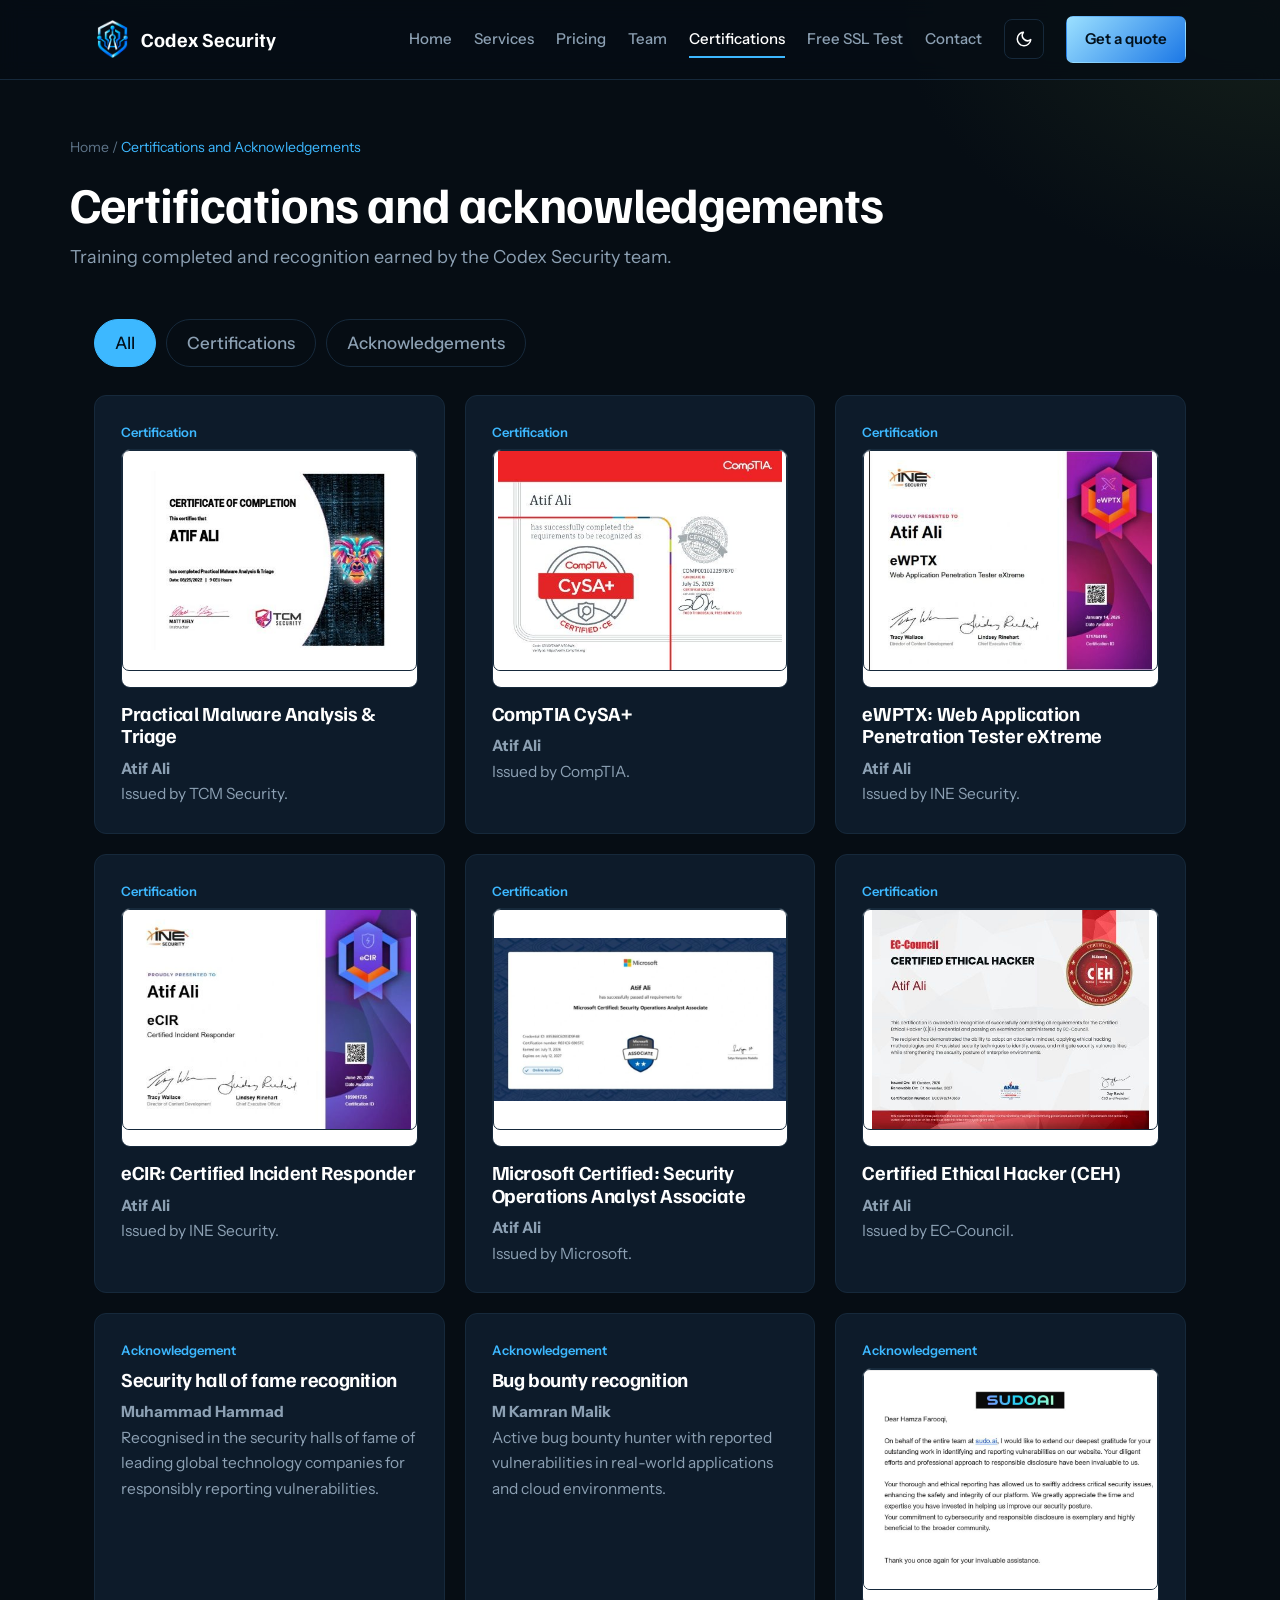
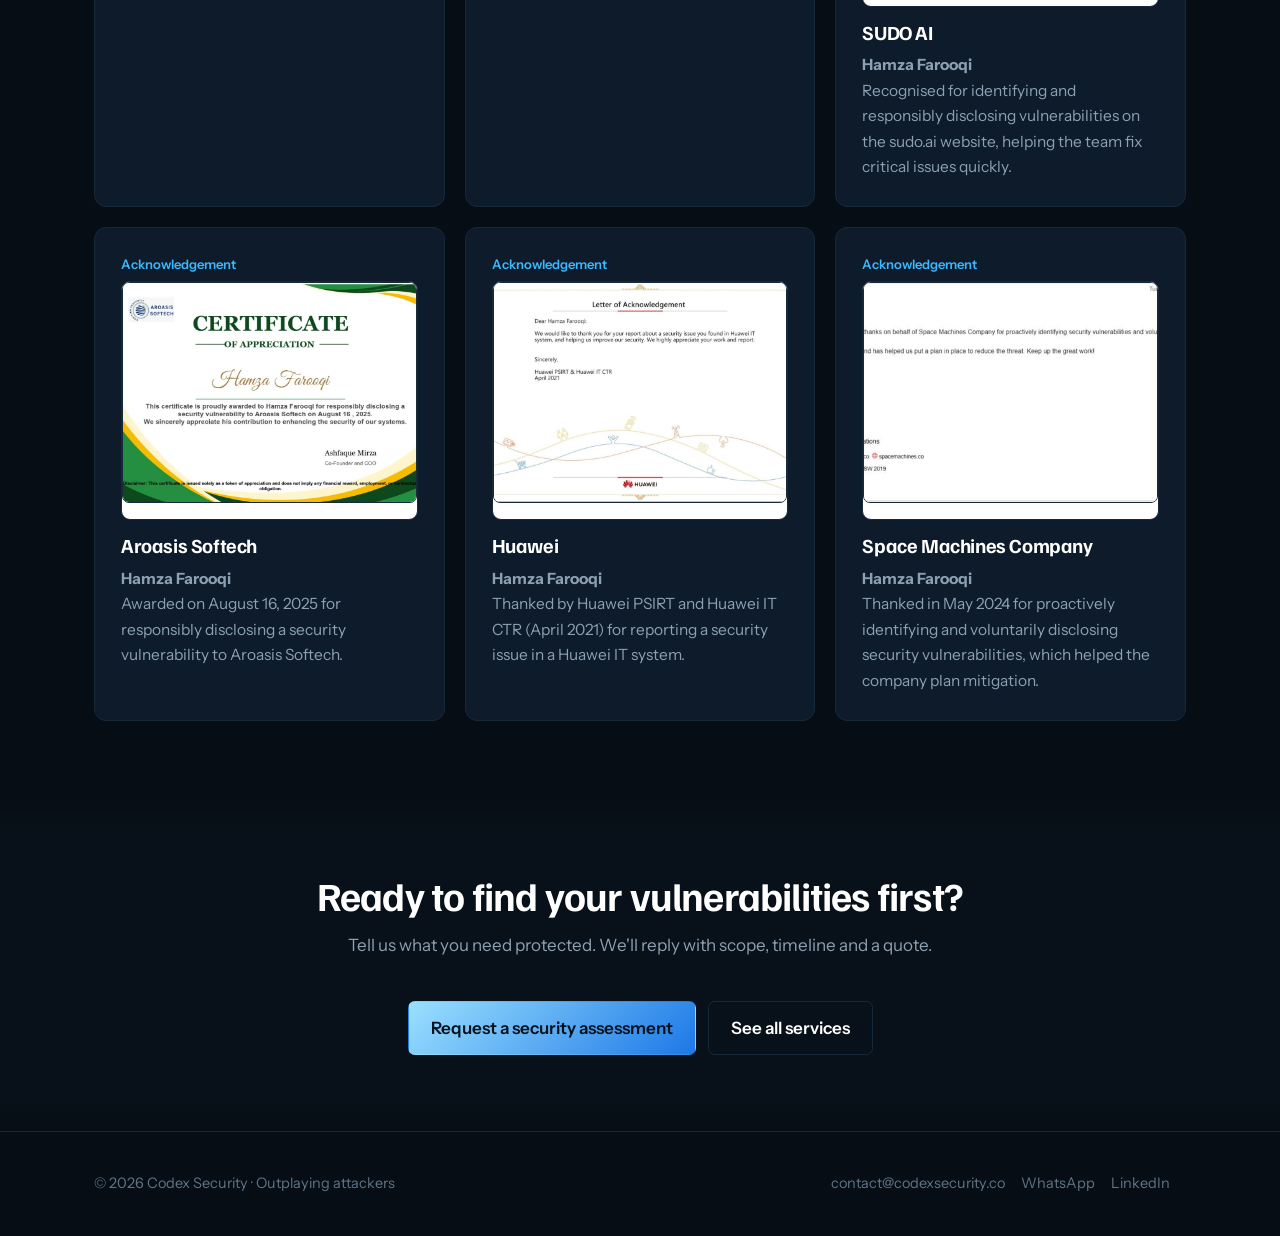
==== certifications.html @ b4752155 "Add files via upload" ====
<!DOCTYPE html>
<html lang="en"><head><script>try{var t=localStorage.getItem("cx-theme");if(t==="light"||t==="dark")document.documentElement.setAttribute("data-theme",t)}catch(e){}</script>
<!-- Google tag (gtag.js) -->
<script async src="https://www.googletagmanager.com/gtag/js?id=G-0SGRD1HLEX"></script>
<script>
  window.dataLayer = window.dataLayer || [];
  function gtag(){dataLayer.push(arguments);}
  gtag("js", new Date());
  gtag("config", "G-0SGRD1HLEX");
</script>
<meta charset="utf-8"><link rel="icon" type="image/png" href="[data-uri]"><meta name="viewport" content="width=device-width, initial-scale=1">
<title>Certifications and Acknowledgements | Codex Security</title><meta name="description" content="Certifications earned and acknowledgements received by the Codex Security team.">
<meta name="theme-color" content="#060D14">
<link href="https://fonts.googleapis.com/css2?family=Familjen+Grotesk:wght@500;700&family=Instrument+Sans:wght@400;500;600&display=swap" rel="stylesheet">
<link rel="stylesheet" href="styles.css"></head><body>
<header><div class="wrap"><a class="logo" href="index.html"><img src="[data-uri]" alt="" width="36" height="44">Codex Security</a><button class="nav-toggle" id="navToggle" aria-label="Open menu" aria-expanded="false" aria-controls="siteNav">☰</button><nav id="siteNav"><a href="index.html">Home</a><a href="services.html">Services</a><a href="pricing.html">Pricing</a><a href="team.html">Team</a><a href="certifications.html" aria-current="page">Certifications</a><a href="ssl-test.html">Free SSL Test</a><a href="contact.html">Contact</a><button class="theme-toggle" id="themeToggle" type="button" aria-label="Switch to light mode" title="Switch theme"><svg class="i-moon" viewBox="0 0 24 24" fill="none" stroke="currentColor" stroke-width="2" stroke-linecap="round" stroke-linejoin="round" aria-hidden="true"><path d="M21 12.8A9 9 0 1 1 11.2 3a7 7 0 0 0 9.8 9.8z"/></svg><svg class="i-sun" viewBox="0 0 24 24" fill="none" stroke="currentColor" stroke-width="2" stroke-linecap="round" aria-hidden="true"><circle cx="12" cy="12" r="4"/><path d="M12 2v2M12 20v2M4.9 4.9l1.4 1.4M17.7 17.7l1.4 1.4M2 12h2M20 12h2M4.9 19.1l1.4-1.4M17.7 6.3l1.4-1.4"/></svg><span class="tt-label">Light mode</span></button><a class="btn" href="contact.html" style="padding:10px 18px">Get a quote</a></nav></div></header>

<div class="wrap pagehead"><div class="crumbs"><a href="index.html">Home</a> / <span aria-current="page">Certifications and Acknowledgements</span></div><h1>Certifications and acknowledgements</h1><p>Training completed and recognition earned by the Codex Security team.</p></div>
<section style="padding-top:24px"><div class="wrap"><div class="tabs" role="group" aria-label="Filter"><button aria-pressed="true" data-f="All">All</button><button aria-pressed="false" data-f="Certification">Certifications</button><button aria-pressed="false" data-f="Acknowledgement">Acknowledgements</button></div>
<div class="grid" id="list"><article class="card rec" data-kind="Certification"><div class="kind">Certification</div><button class="proof cert" type="button" aria-label="View Practical Malware Analysis & Triage certificate full size"><img src="[data-uri]" alt="Practical Malware Analysis & Triage certificate" loading="lazy"></button><h3>Practical Malware Analysis & Triage</h3><p><strong>Atif Ali</strong></p><p>Issued by TCM Security.</p></article><article class="card rec" data-kind="Certification"><div class="kind">Certification</div><button class="proof cert" type="button" aria-label="View CompTIA CySA+ certificate full size"><img src="[data-uri]" alt="CompTIA CySA+ certificate" loading="lazy"></button><h3>CompTIA CySA+</h3><p><strong>Atif Ali</strong></p><p>Issued by CompTIA.</p></article><article class="card rec" data-kind="Certification"><div class="kind">Certification</div><button class="proof cert" type="button" aria-label="View eWPTX: Web Application Penetration Tester eXtreme certificate full size"><img src="[data-uri]" alt="eWPTX: Web Application Penetration Tester eXtreme certificate" loading="lazy"></button><h3>eWPTX: Web Application Penetration Tester eXtreme</h3><p><strong>Atif Ali</strong></p><p>Issued by INE Security.</p></article><article class="card rec" data-kind="Certification"><div class="kind">Certification</div><button class="proof cert" type="button" aria-label="View eCIR: Certified Incident Responder certificate full size"><img src="[data-uri]" alt="eCIR: Certified Incident Responder certificate" loading="lazy"></button><h3>eCIR: Certified Incident Responder</h3><p><strong>Atif Ali</strong></p><p>Issued by INE Security.</p></article><article class="card rec" data-kind="Certification"><div class="kind">Certification</div><button class="proof cert" type="button" aria-label="View Microsoft Certified: Security Operations Analyst Associate certificate full size"><img src="[data-uri]" alt="Microsoft Certified: Security Operations Analyst Associate certificate" loading="lazy"></button><h3>Microsoft Certified: Security Operations Analyst Associate</h3><p><strong>Atif Ali</strong></p><p>Issued by Microsoft.</p></article><article class="card rec" data-kind="Certification"><div class="kind">Certification</div><button class="proof cert" type="button" aria-label="View Certified Ethical Hacker (CEH) certificate full size"><img src="[data-uri]" alt="Certified Ethical Hacker (CEH) certificate" loading="lazy"></button><h3>Certified Ethical Hacker (CEH)</h3><p><strong>Atif Ali</strong></p><p>Issued by EC-Council.</p></article><article class="card rec" data-kind="Acknowledgement"><div class="kind">Acknowledgement</div><h3>Security hall of fame recognition</h3><p><strong>Muhammad Hammad</strong></p><p>Recognised in the security halls of fame of leading global technology companies for responsibly reporting vulnerabilities.</p></article><article class="card rec" data-kind="Acknowledgement"><div class="kind">Acknowledgement</div><h3>Bug bounty recognition</h3><p><strong>M Kamran Malik</strong></p><p>Active bug bounty hunter with reported vulnerabilities in real-world applications and cloud environments.</p></article><article class="card rec" data-kind="Acknowledgement"><div class="kind">Acknowledgement</div><button class="proof" type="button" aria-label="View Letter of thanks from SUDO AI full size"><img src="[data-uri]" alt="Letter of thanks from SUDO AI" loading="lazy"></button><h3>SUDO AI</h3><p><strong>Hamza Farooqi</strong></p><p>Recognised for identifying and responsibly disclosing vulnerabilities on the sudo.ai website, helping the team fix critical issues quickly.</p></article><article class="card rec" data-kind="Acknowledgement"><div class="kind">Acknowledgement</div><button class="proof" type="button" aria-label="View Certificate of Appreciation, Aroasis Softech full size"><img src="[data-uri]" alt="Certificate of Appreciation, Aroasis Softech" loading="lazy"></button><h3>Aroasis Softech</h3><p><strong>Hamza Farooqi</strong></p><p>Awarded on August 16, 2025 for responsibly disclosing a security vulnerability to Aroasis Softech.</p></article><article class="card rec" data-kind="Acknowledgement"><div class="kind">Acknowledgement</div><button class="proof" type="button" aria-label="View Letter of Acknowledgement, Huawei PSIRT full size"><img src="[data-uri]" alt="Letter of Acknowledgement, Huawei PSIRT" loading="lazy"></button><h3>Huawei</h3><p><strong>Hamza Farooqi</strong></p><p>Thanked by Huawei PSIRT and Huawei IT CTR (April 2021) for reporting a security issue in a Huawei IT system.</p></article><article class="card rec" data-kind="Acknowledgement"><div class="kind">Acknowledgement</div><button class="proof" type="button" aria-label="View Thanks from Space Machines Company full size"><img src="[data-uri]" alt="Thanks from Space Machines Company" loading="lazy"></button><h3>Space Machines Company</h3><p><strong>Hamza Farooqi</strong></p><p>Thanked in May 2024 for proactively identifying and voluntarily disclosing security vulnerabilities, which helped the company plan mitigation.</p></article></div><p class="empty" id="empty" hidden>Nothing listed in this category yet.</p></div></section>
<script>
const b=document.querySelectorAll(".tabs button"),c=document.querySelectorAll("#list [data-kind]"),e=document.getElementById("empty");
b.forEach(x=>x.addEventListener("click",()=>{b.forEach(y=>y.setAttribute("aria-pressed",y===x));let n=0;c.forEach(k=>{const s=x.dataset.f==="All"||k.dataset.kind===x.dataset.f;k.hidden=!s;if(s)n++});e.hidden=n>0}));
</script><section class="alt"><div class="wrap" style="text-align:center"><h2>Ready to find your vulnerabilities first?</h2><p class="lead" style="margin-left:auto;margin-right:auto">Tell us what you need protected. We'll reply with scope, timeline and a quote.</p><div class="cta" style="justify-content:center"><a class="btn" href="contact.html">Request a security assessment</a><a class="btn ghost" href="services.html">See all services</a></div></div></section>
<footer><div class="wrap"><span>&copy; 2026 Codex Security · Outplaying attackers</span><span><a href="mailto:contact@codexsecurity.co">contact@codexsecurity.co</a><a href="https://wa.me/447743740462">WhatsApp</a><a href="https://www.linkedin.com/company/codex-security" target="_blank" rel="noopener">LinkedIn</a></span></div></footer>
<div class="lightbox" id="lb" hidden><img alt=""></div>
<script>
const lb=document.getElementById("lb"),li=lb.querySelector("img");
document.querySelectorAll(".proof").forEach(p=>p.addEventListener("click",()=>{const i=p.querySelector("img");li.src=i.src;li.alt=i.alt;lb.hidden=false}));
lb.addEventListener("click",()=>{lb.hidden=true});
document.addEventListener("keydown",e=>{if(e.key==="Escape")lb.hidden=true});
</script>
<script src="nav.js"></script></body></html>
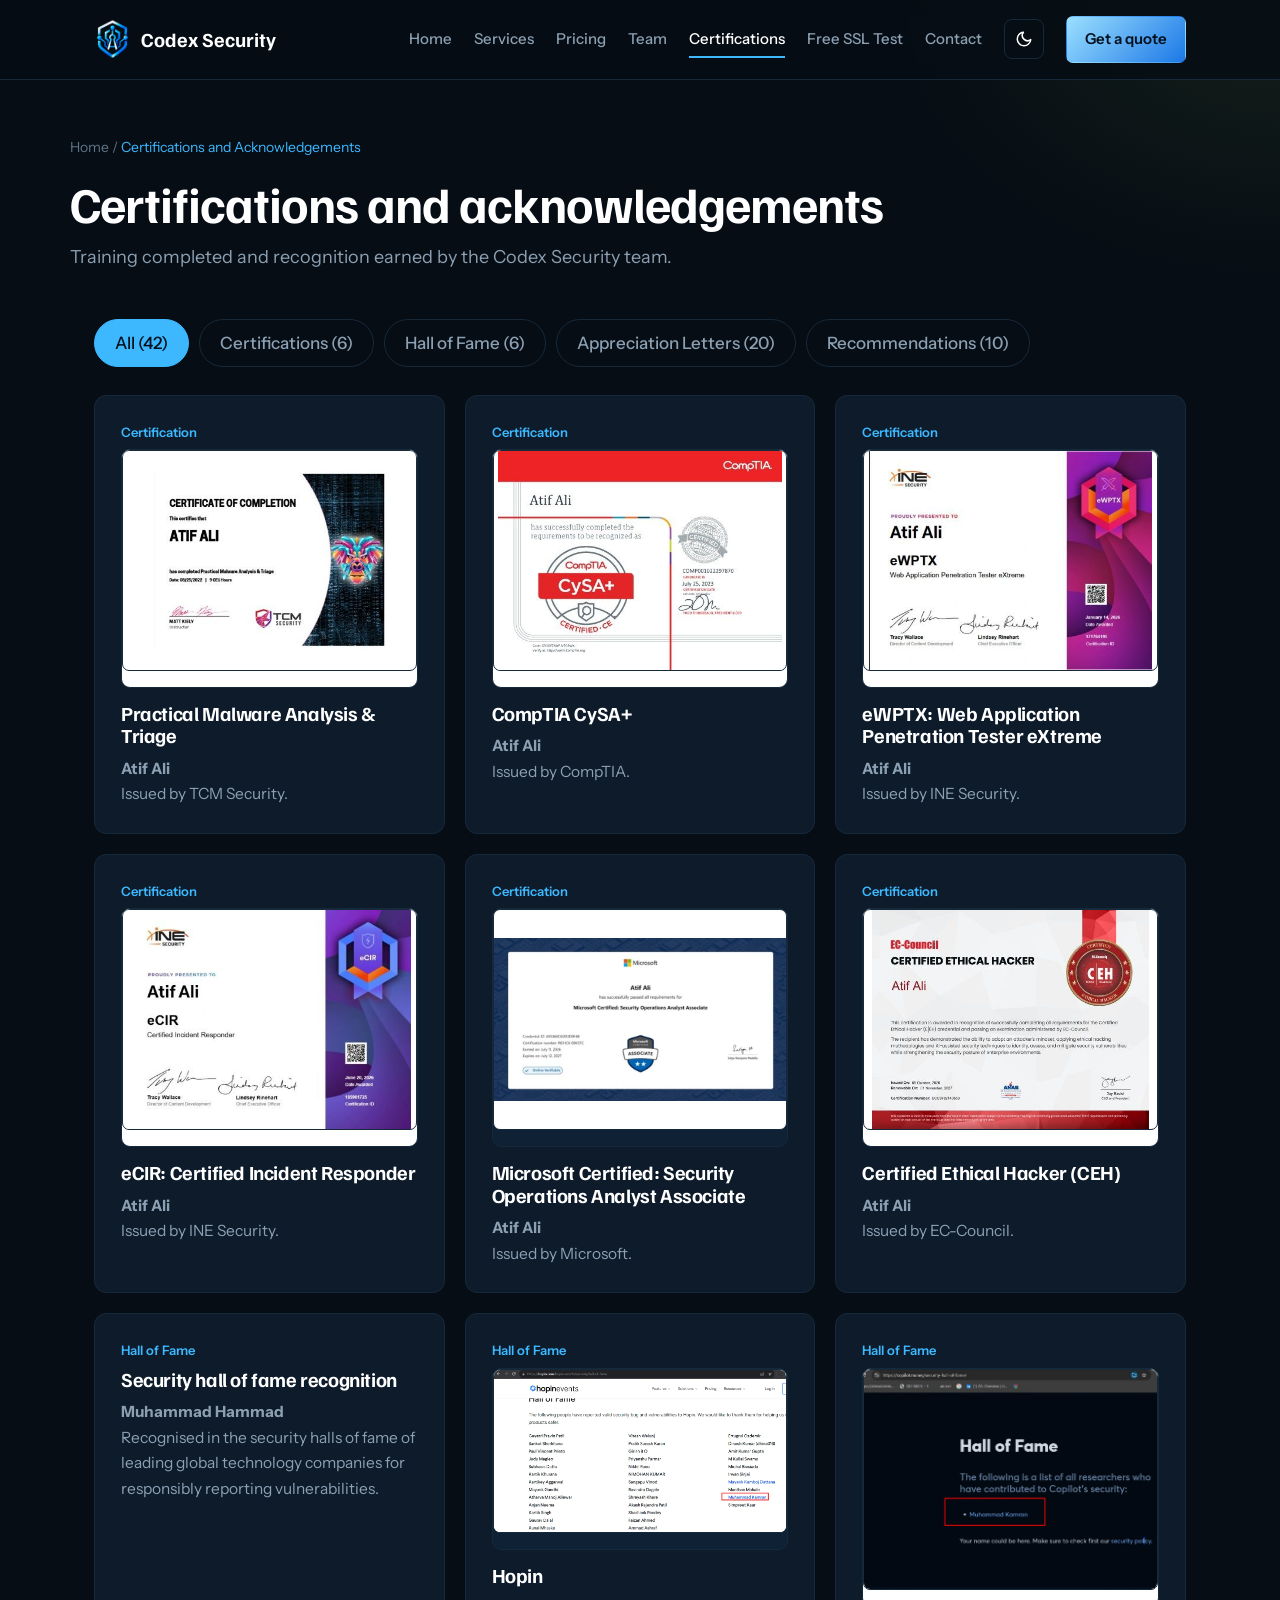
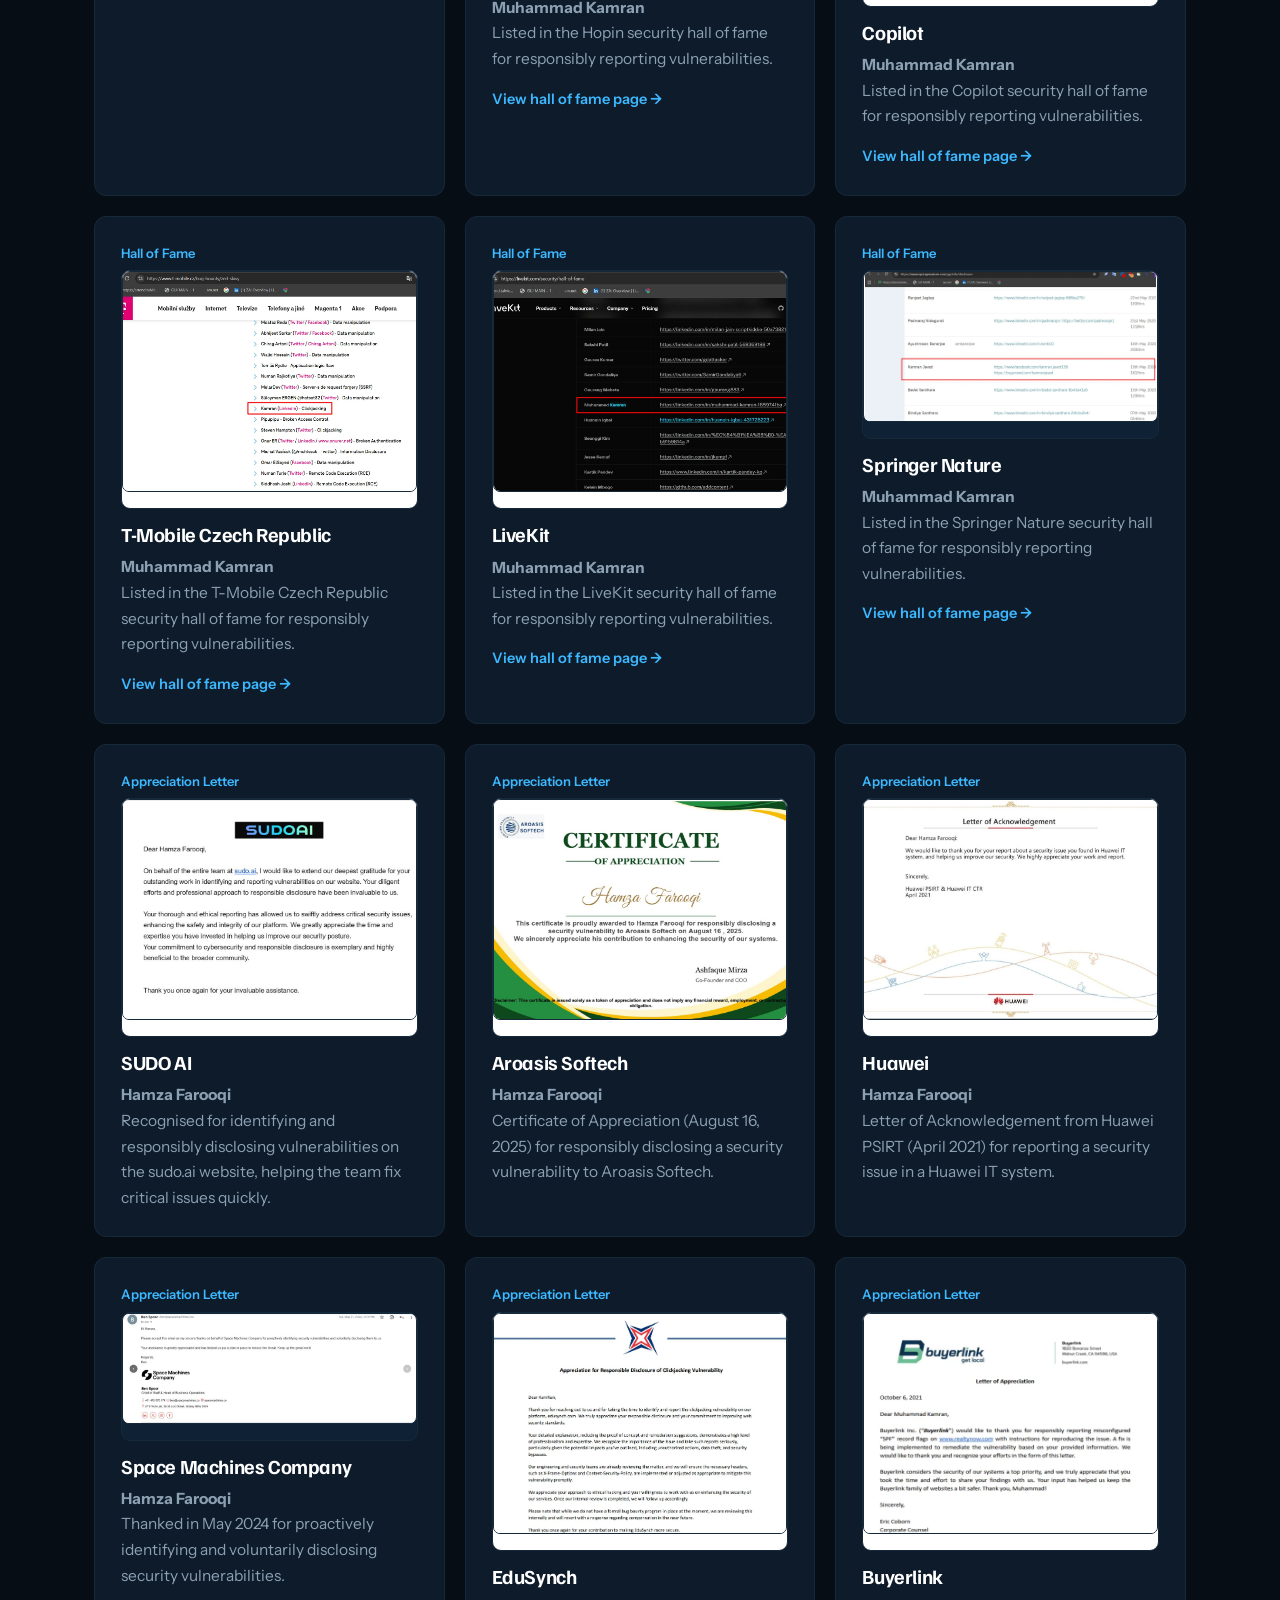
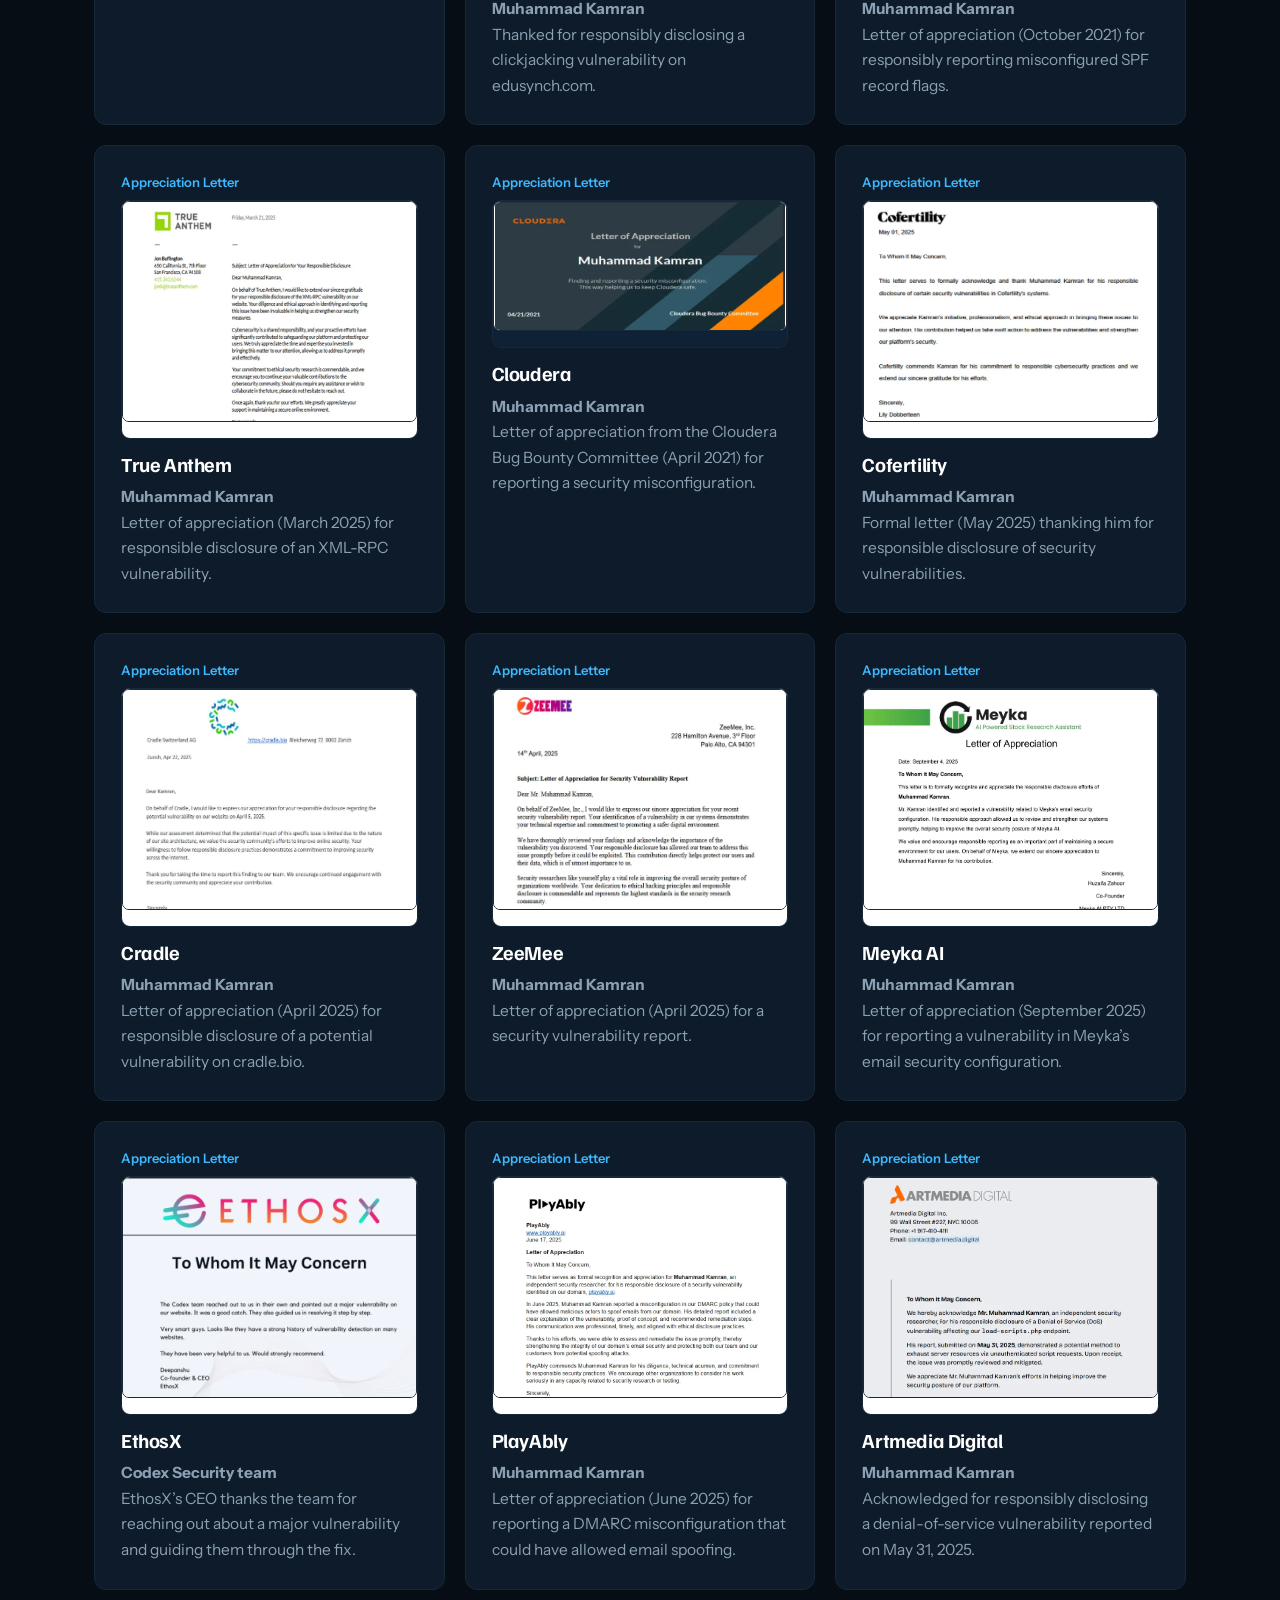
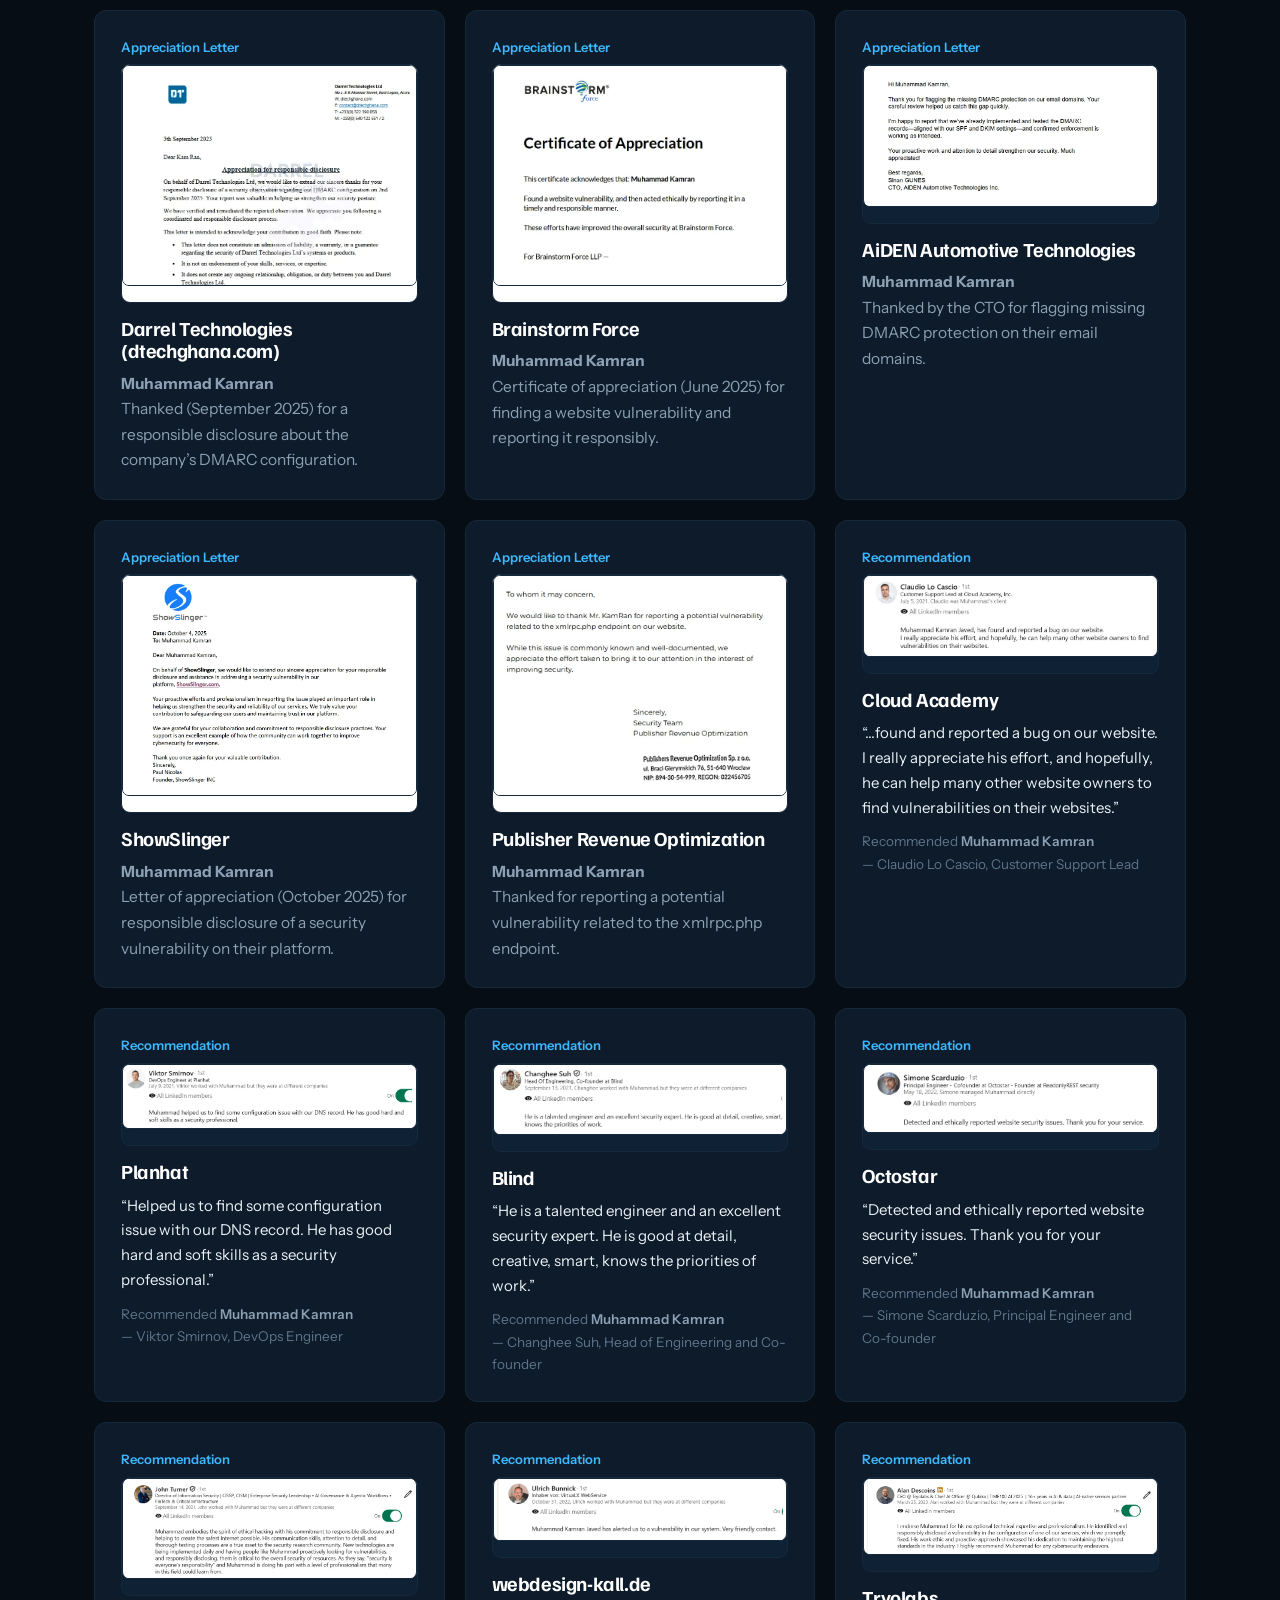
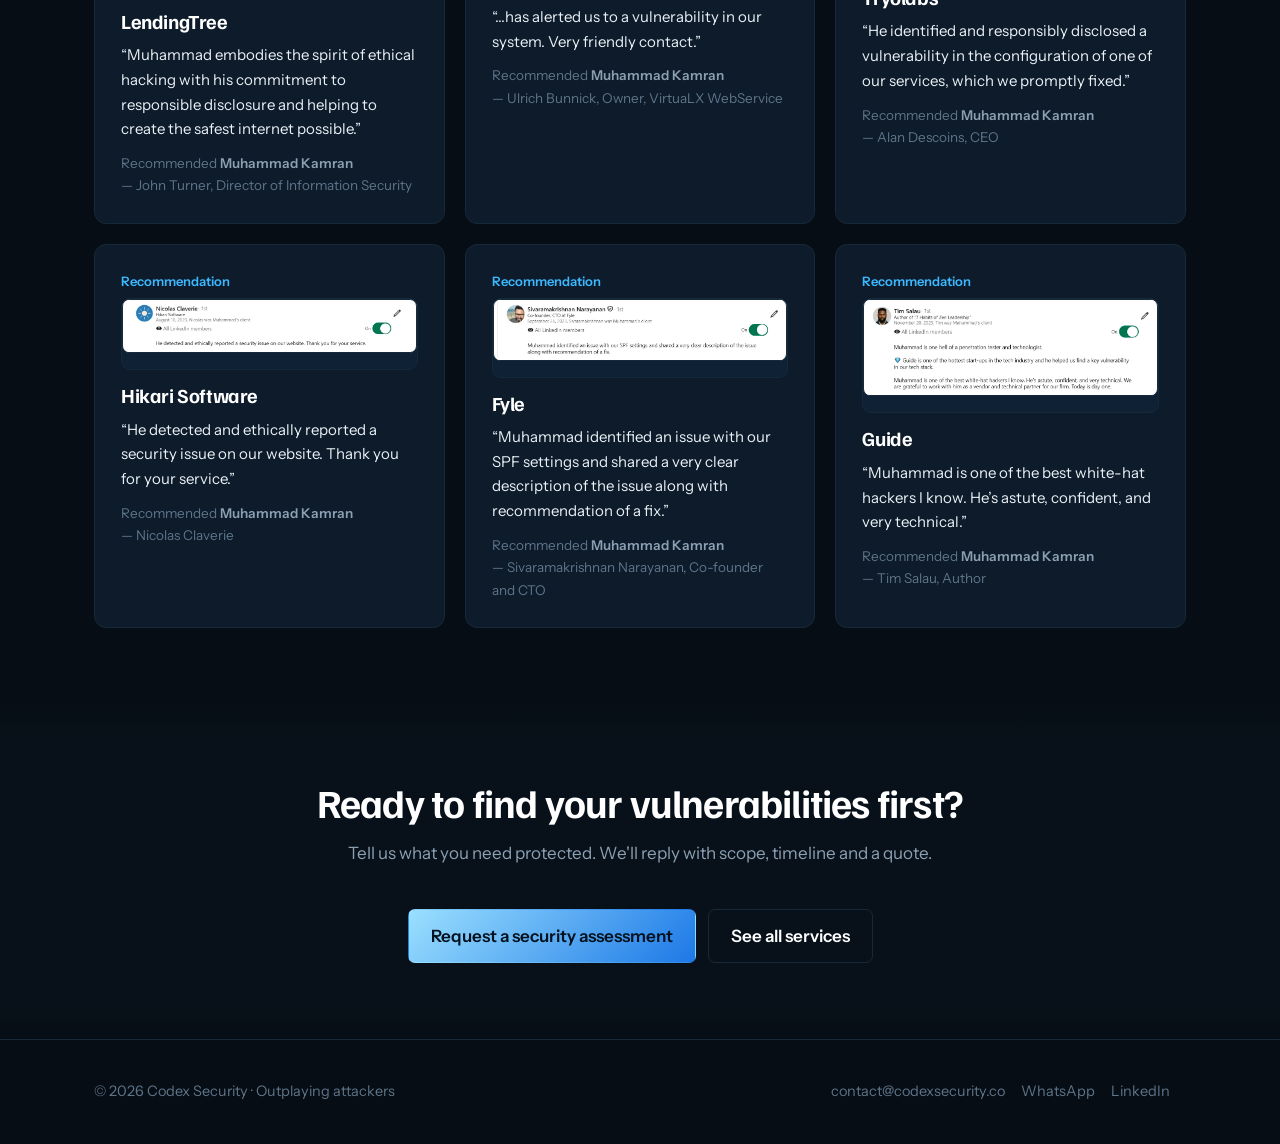
==== commit c3bf76f3: "Add files via upload" ====
--- a/certifications.html
+++ b/certifications.html
@@ -16,17 +16,24 @@
 <header><div class="wrap"><a class="logo" href="index.html"><img src="[data-uri]" alt="" width="36" height="44">Codex Security</a><button class="nav-toggle" id="navToggle" aria-label="Open menu" aria-expanded="false" aria-controls="siteNav">☰</button><nav id="siteNav"><a href="index.html">Home</a><a href="services.html">Services</a><a href="pricing.html">Pricing</a><a href="team.html">Team</a><a href="certifications.html" aria-current="page">Certifications</a><a href="ssl-test.html">Free SSL Test</a><a href="contact.html">Contact</a><button class="theme-toggle" id="themeToggle" type="button" aria-label="Switch to light mode" title="Switch theme"><svg class="i-moon" viewBox="0 0 24 24" fill="none" stroke="currentColor" stroke-width="2" stroke-linecap="round" stroke-linejoin="round" aria-hidden="true"><path d="M21 12.8A9 9 0 1 1 11.2 3a7 7 0 0 0 9.8 9.8z"/></svg><svg class="i-sun" viewBox="0 0 24 24" fill="none" stroke="currentColor" stroke-width="2" stroke-linecap="round" aria-hidden="true"><circle cx="12" cy="12" r="4"/><path d="M12 2v2M12 20v2M4.9 4.9l1.4 1.4M17.7 17.7l1.4 1.4M2 12h2M20 12h2M4.9 19.1l1.4-1.4M17.7 6.3l1.4-1.4"/></svg><span class="tt-label">Light mode</span></button><a class="btn" href="contact.html" style="padding:10px 18px">Get a quote</a></nav></div></header>
 
 <div class="wrap pagehead"><div class="crumbs"><a href="index.html">Home</a> / <span aria-current="page">Certifications and Acknowledgements</span></div><h1>Certifications and acknowledgements</h1><p>Training completed and recognition earned by the Codex Security team.</p></div>
-<section style="padding-top:24px"><div class="wrap"><div class="tabs" role="group" aria-label="Filter"><button aria-pressed="true" data-f="All">All</button><button aria-pressed="false" data-f="Certification">Certifications</button><button aria-pressed="false" data-f="Acknowledgement">Acknowledgements</button></div>
-<div class="grid" id="list"><article class="card rec" data-kind="Certification"><div class="kind">Certification</div><button class="proof cert" type="button" aria-label="View Practical Malware Analysis & Triage certificate full size"><img src="[data-uri]" alt="Practical Malware Analysis & Triage certificate" loading="lazy"></button><h3>Practical Malware Analysis & Triage</h3><p><strong>Atif Ali</strong></p><p>Issued by TCM Security.</p></article><article class="card rec" data-kind="Certification"><div class="kind">Certification</div><button class="proof cert" type="button" aria-label="View CompTIA CySA+ certificate full size"><img src="[data-uri]" alt="CompTIA CySA+ certificate" loading="lazy"></button><h3>CompTIA CySA+</h3><p><strong>Atif Ali</strong></p><p>Issued by CompTIA.</p></article><article class="card rec" data-kind="Certification"><div class="kind">Certification</div><button class="proof cert" type="button" aria-label="View eWPTX: Web Application Penetration Tester eXtreme certificate full size"><img src="[data-uri]" alt="eWPTX: Web Application Penetration Tester eXtreme certificate" loading="lazy"></button><h3>eWPTX: Web Application Penetration Tester eXtreme</h3><p><strong>Atif Ali</strong></p><p>Issued by INE Security.</p></article><article class="card rec" data-kind="Certification"><div class="kind">Certification</div><button class="proof cert" type="button" aria-label="View eCIR: Certified Incident Responder certificate full size"><img src="[data-uri]" alt="eCIR: Certified Incident Responder certificate" loading="lazy"></button><h3>eCIR: Certified Incident Responder</h3><p><strong>Atif Ali</strong></p><p>Issued by INE Security.</p></article><article class="card rec" data-kind="Certification"><div class="kind">Certification</div><button class="proof cert" type="button" aria-label="View Microsoft Certified: Security Operations Analyst Associate certificate full size"><img src="[data-uri]" alt="Microsoft Certified: Security Operations Analyst Associate certificate" loading="lazy"></button><h3>Microsoft Certified: Security Operations Analyst Associate</h3><p><strong>Atif Ali</strong></p><p>Issued by Microsoft.</p></article><article class="card rec" data-kind="Certification"><div class="kind">Certification</div><button class="proof cert" type="button" aria-label="View Certified Ethical Hacker (CEH) certificate full size"><img src="[data-uri]" alt="Certified Ethical Hacker (CEH) certificate" loading="lazy"></button><h3>Certified Ethical Hacker (CEH)</h3><p><strong>Atif Ali</strong></p><p>Issued by EC-Council.</p></article><article class="card rec" data-kind="Acknowledgement"><div class="kind">Acknowledgement</div><h3>Security hall of fame recognition</h3><p><strong>Muhammad Hammad</strong></p><p>Recognised in the security halls of fame of leading global technology companies for responsibly reporting vulnerabilities.</p></article><article class="card rec" data-kind="Acknowledgement"><div class="kind">Acknowledgement</div><h3>Bug bounty recognition</h3><p><strong>M Kamran Malik</strong></p><p>Active bug bounty hunter with reported vulnerabilities in real-world applications and cloud environments.</p></article><article class="card rec" data-kind="Acknowledgement"><div class="kind">Acknowledgement</div><button class="proof" type="button" aria-label="View Letter of thanks from SUDO AI full size"><img src="[data-uri]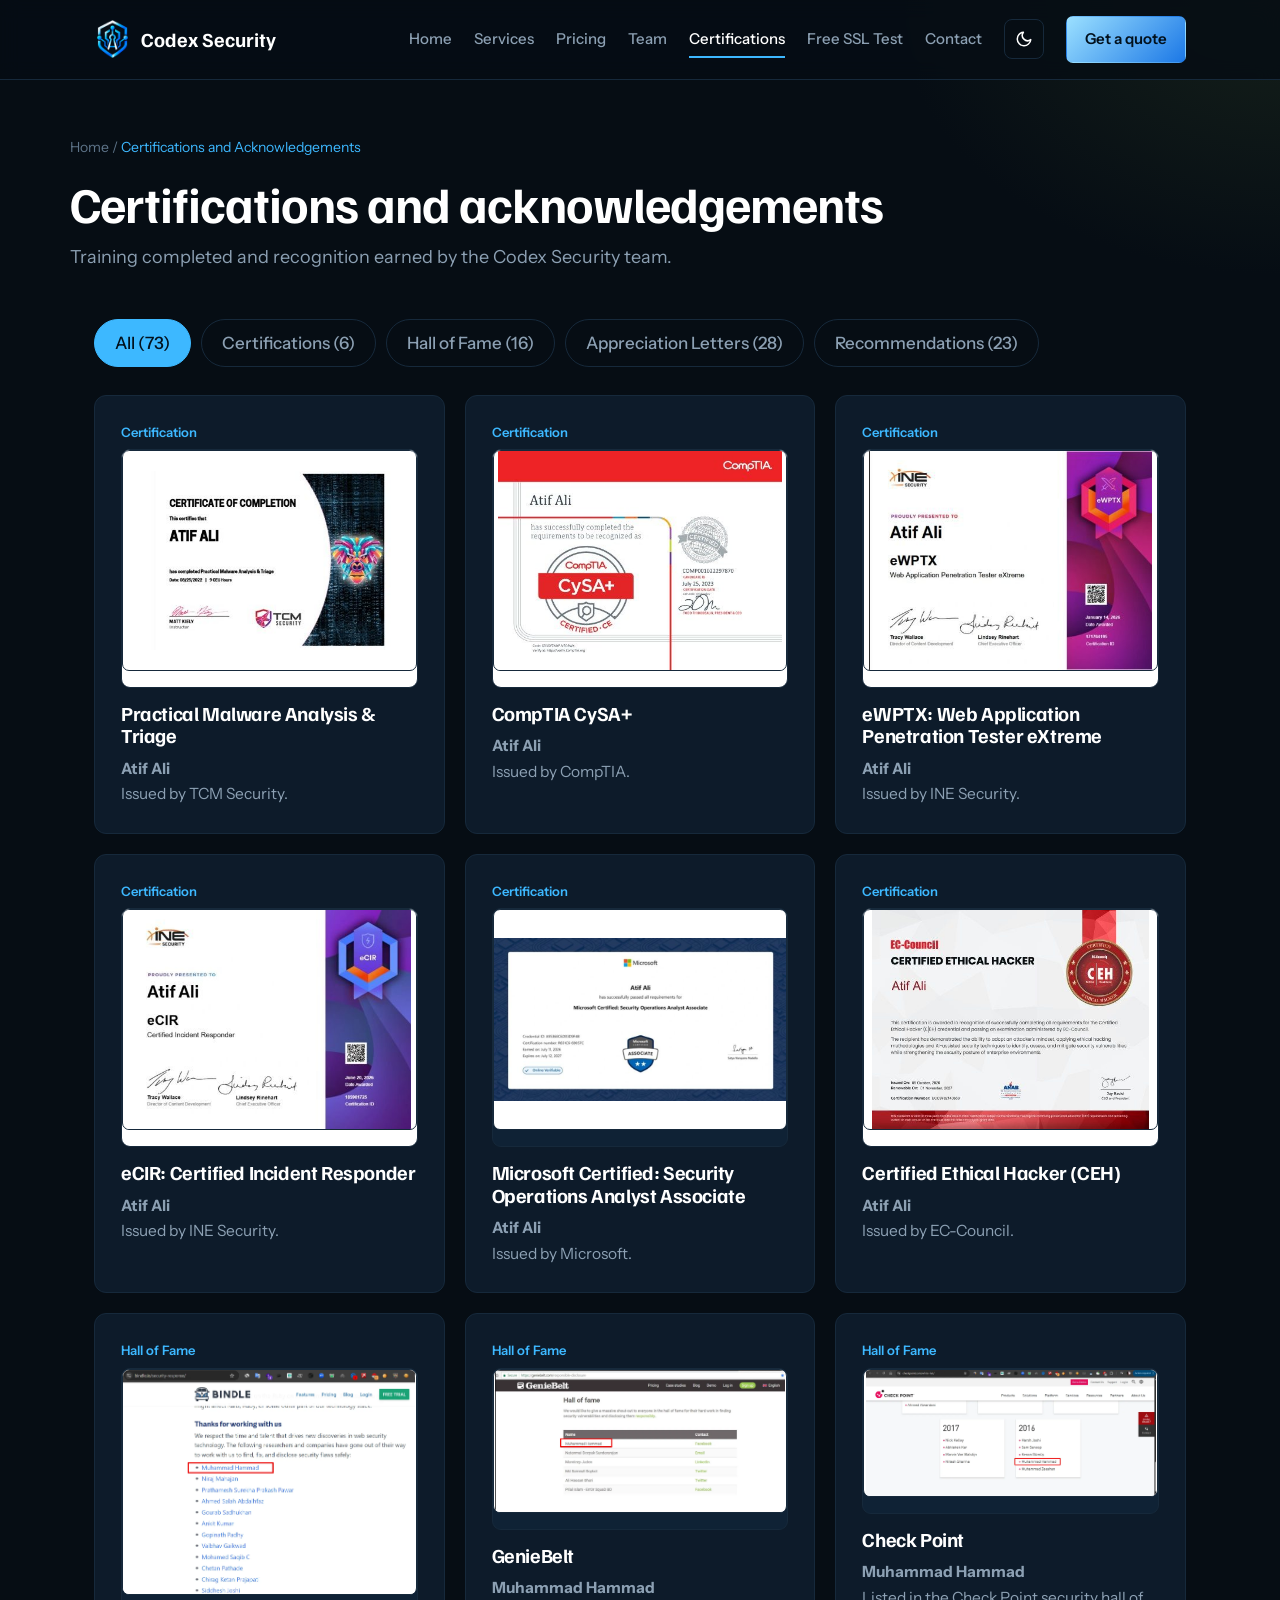
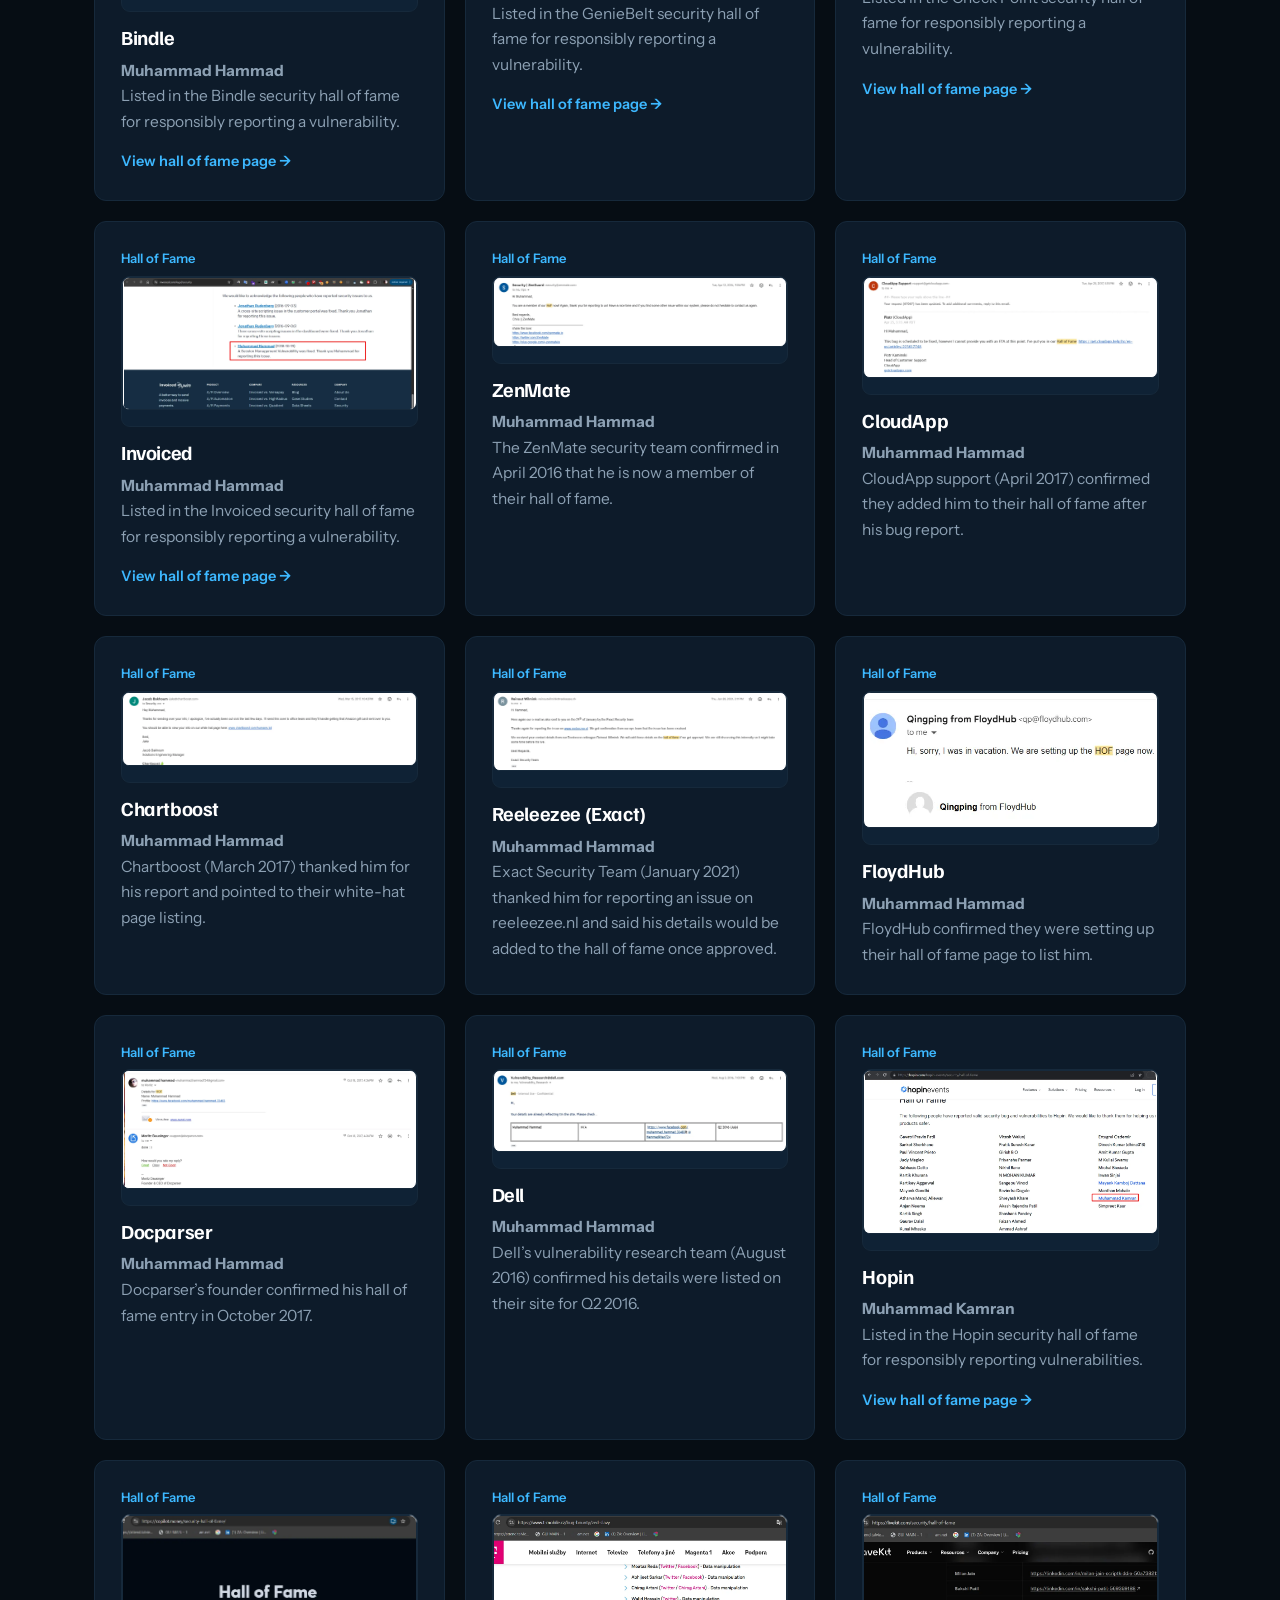
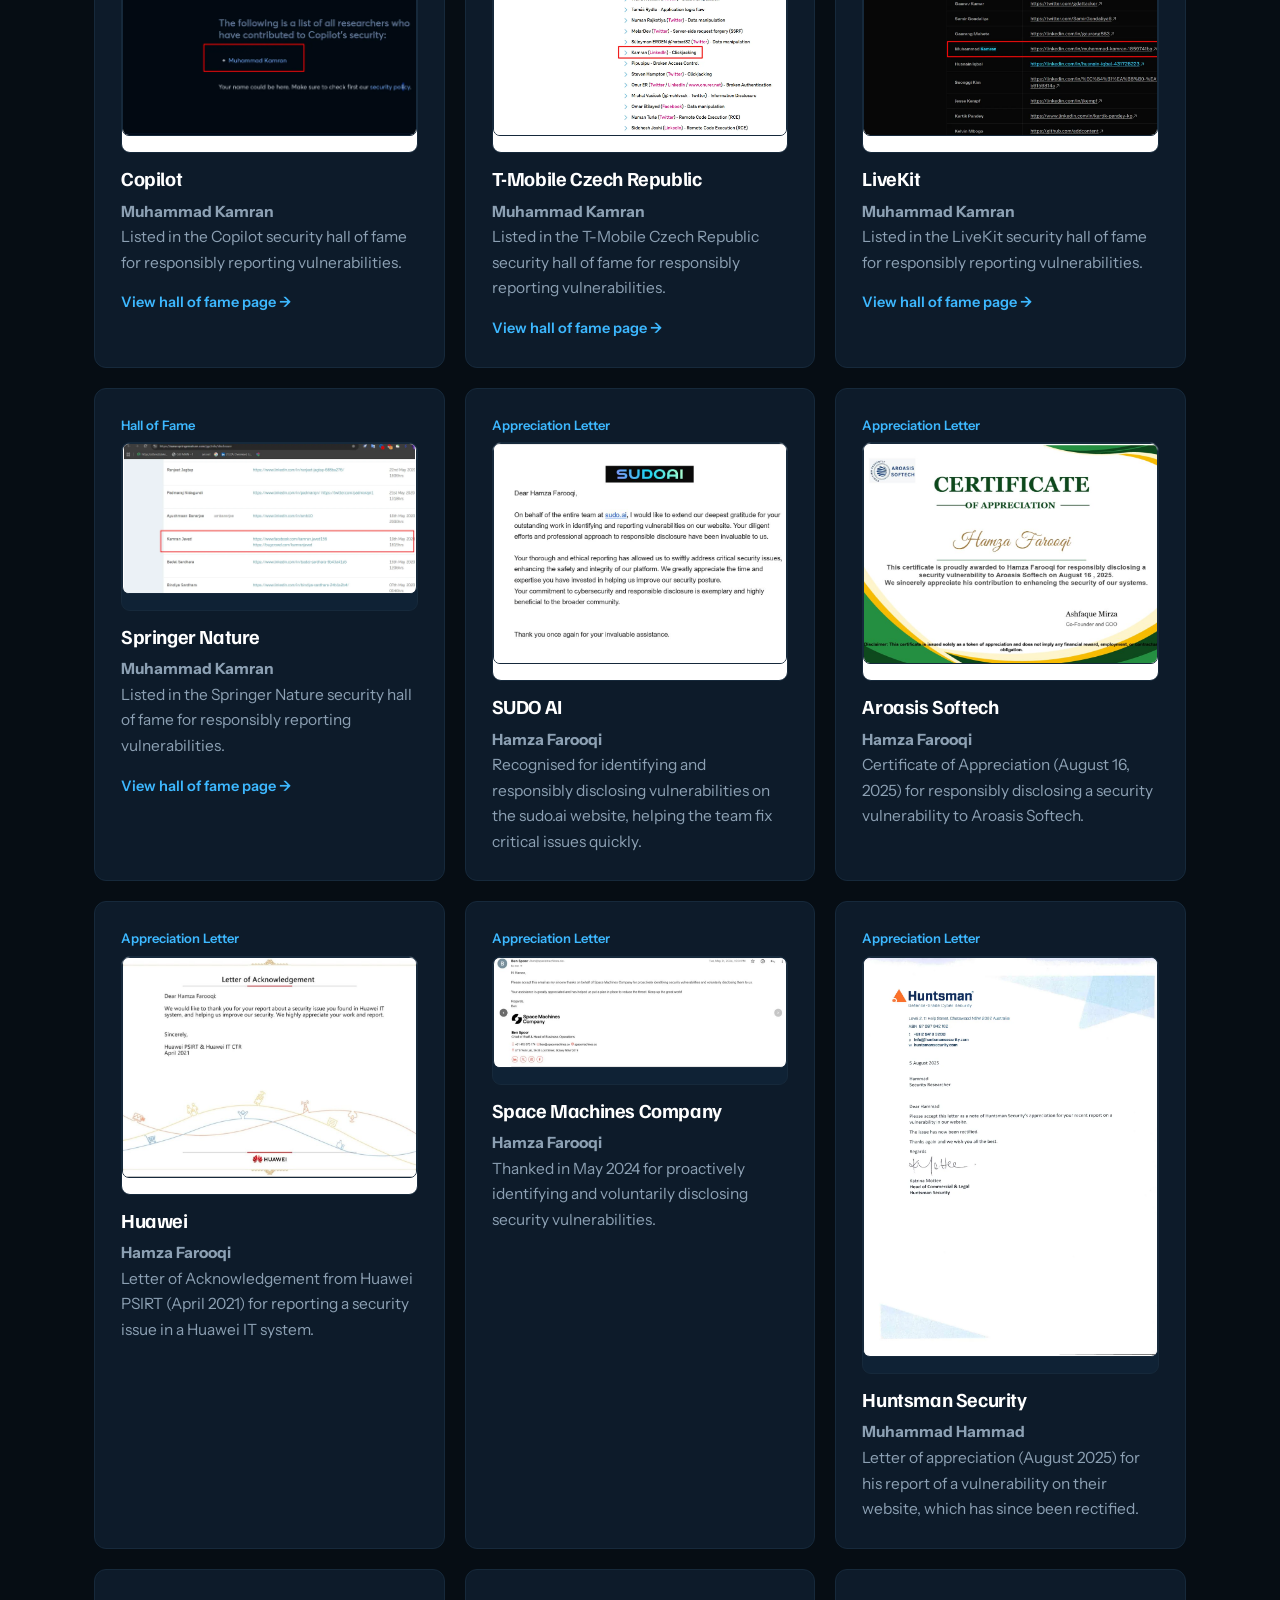
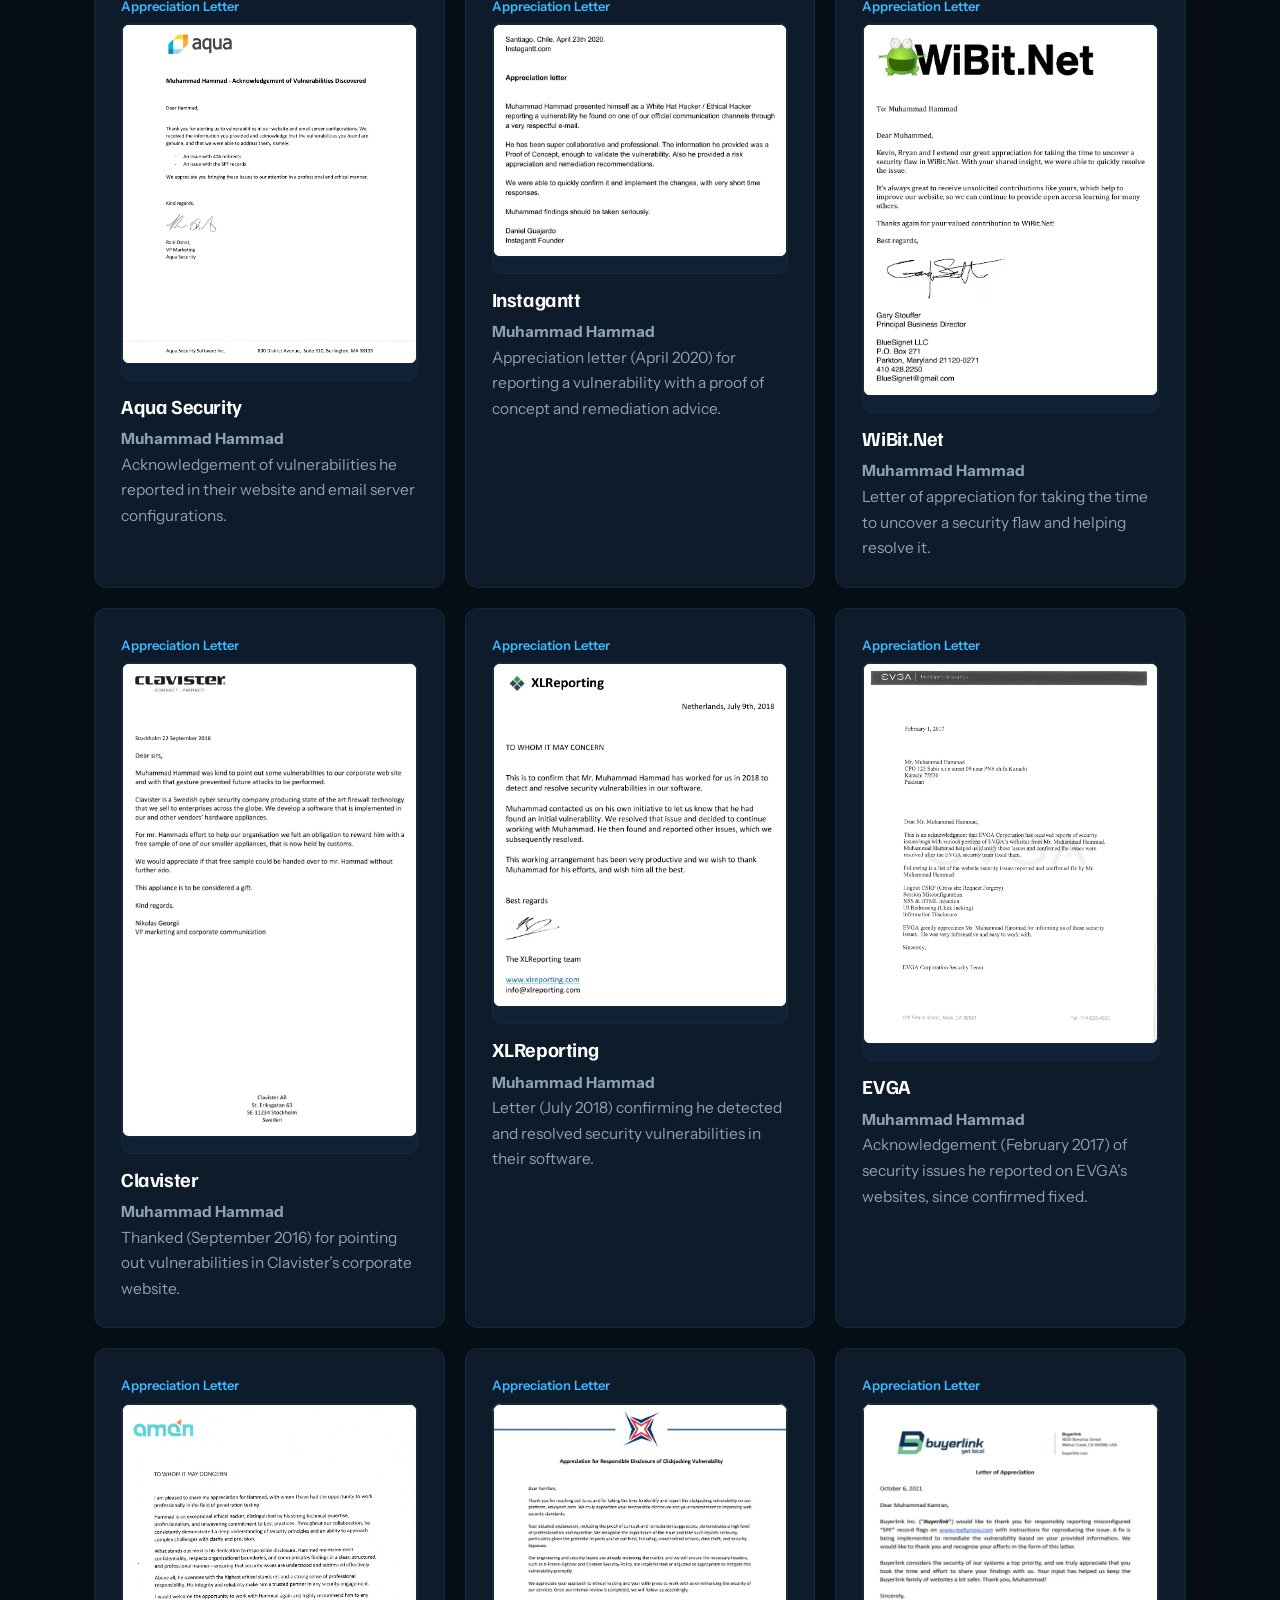
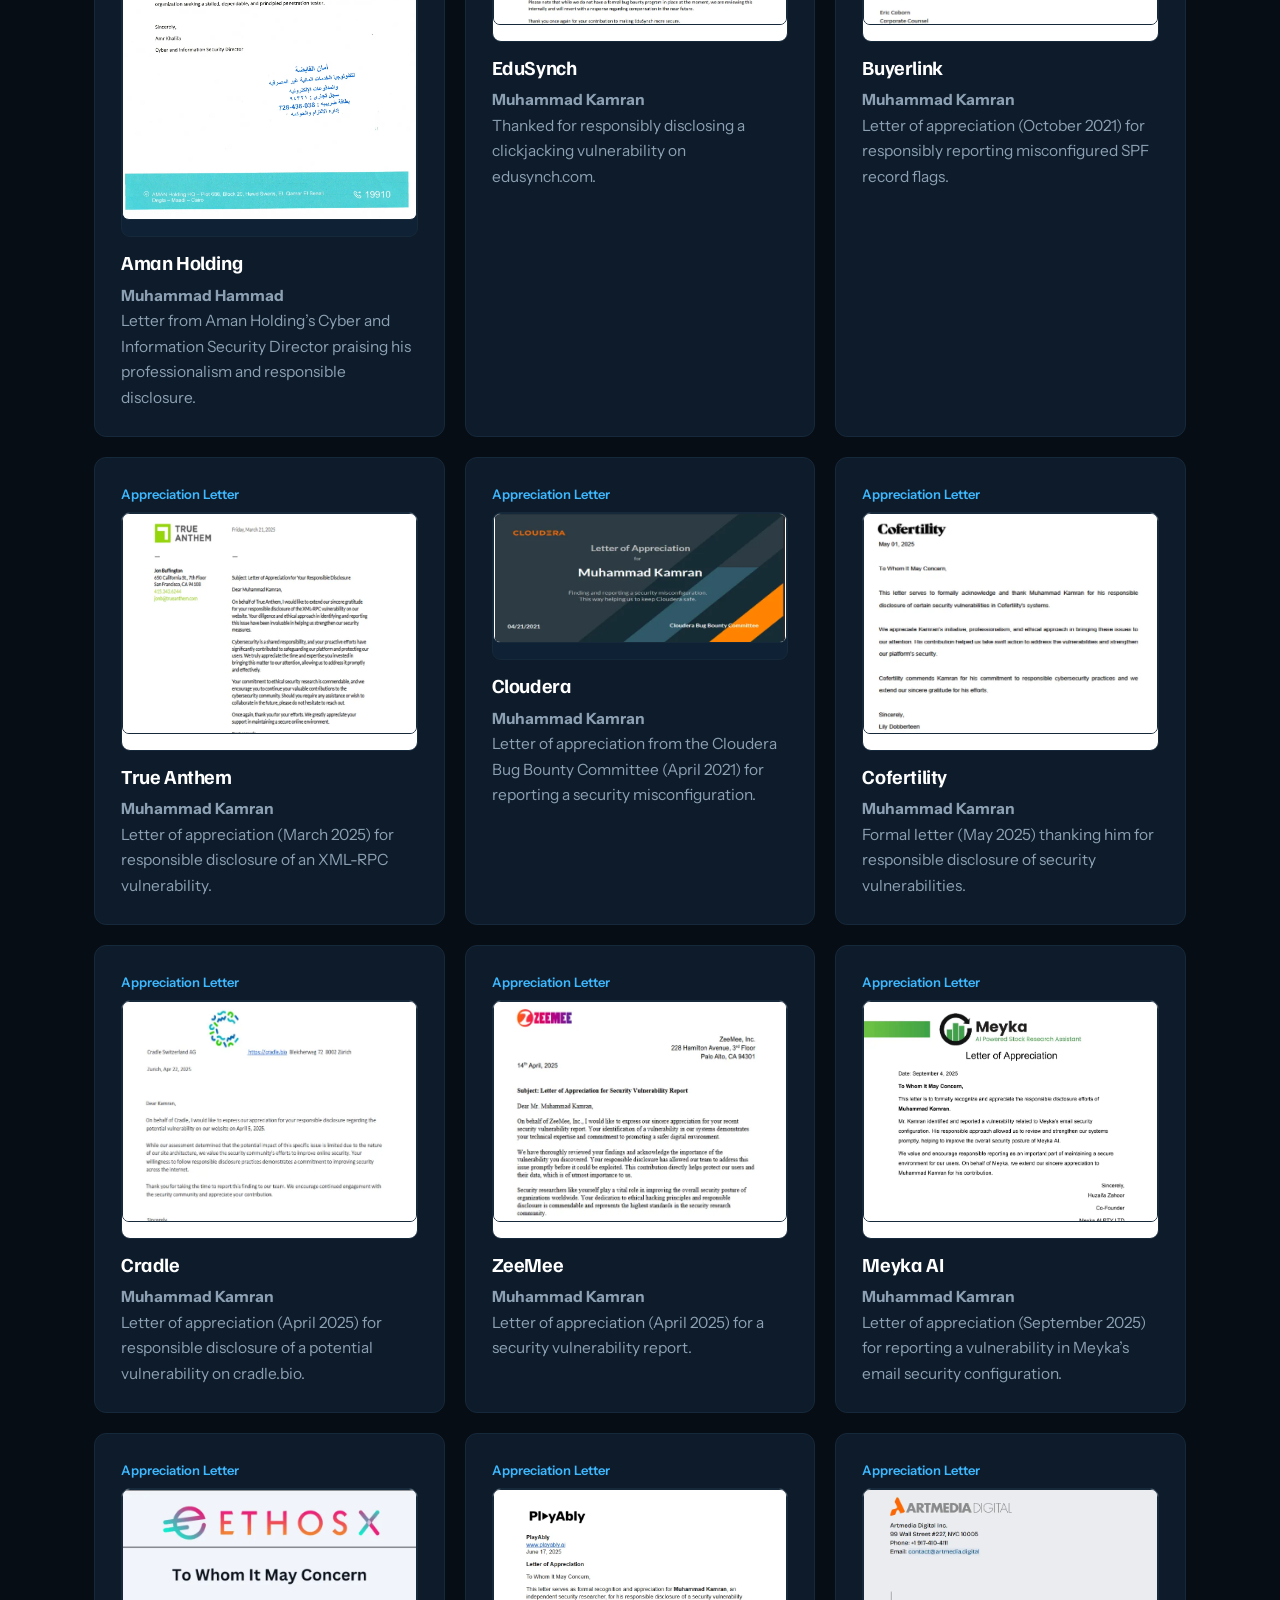
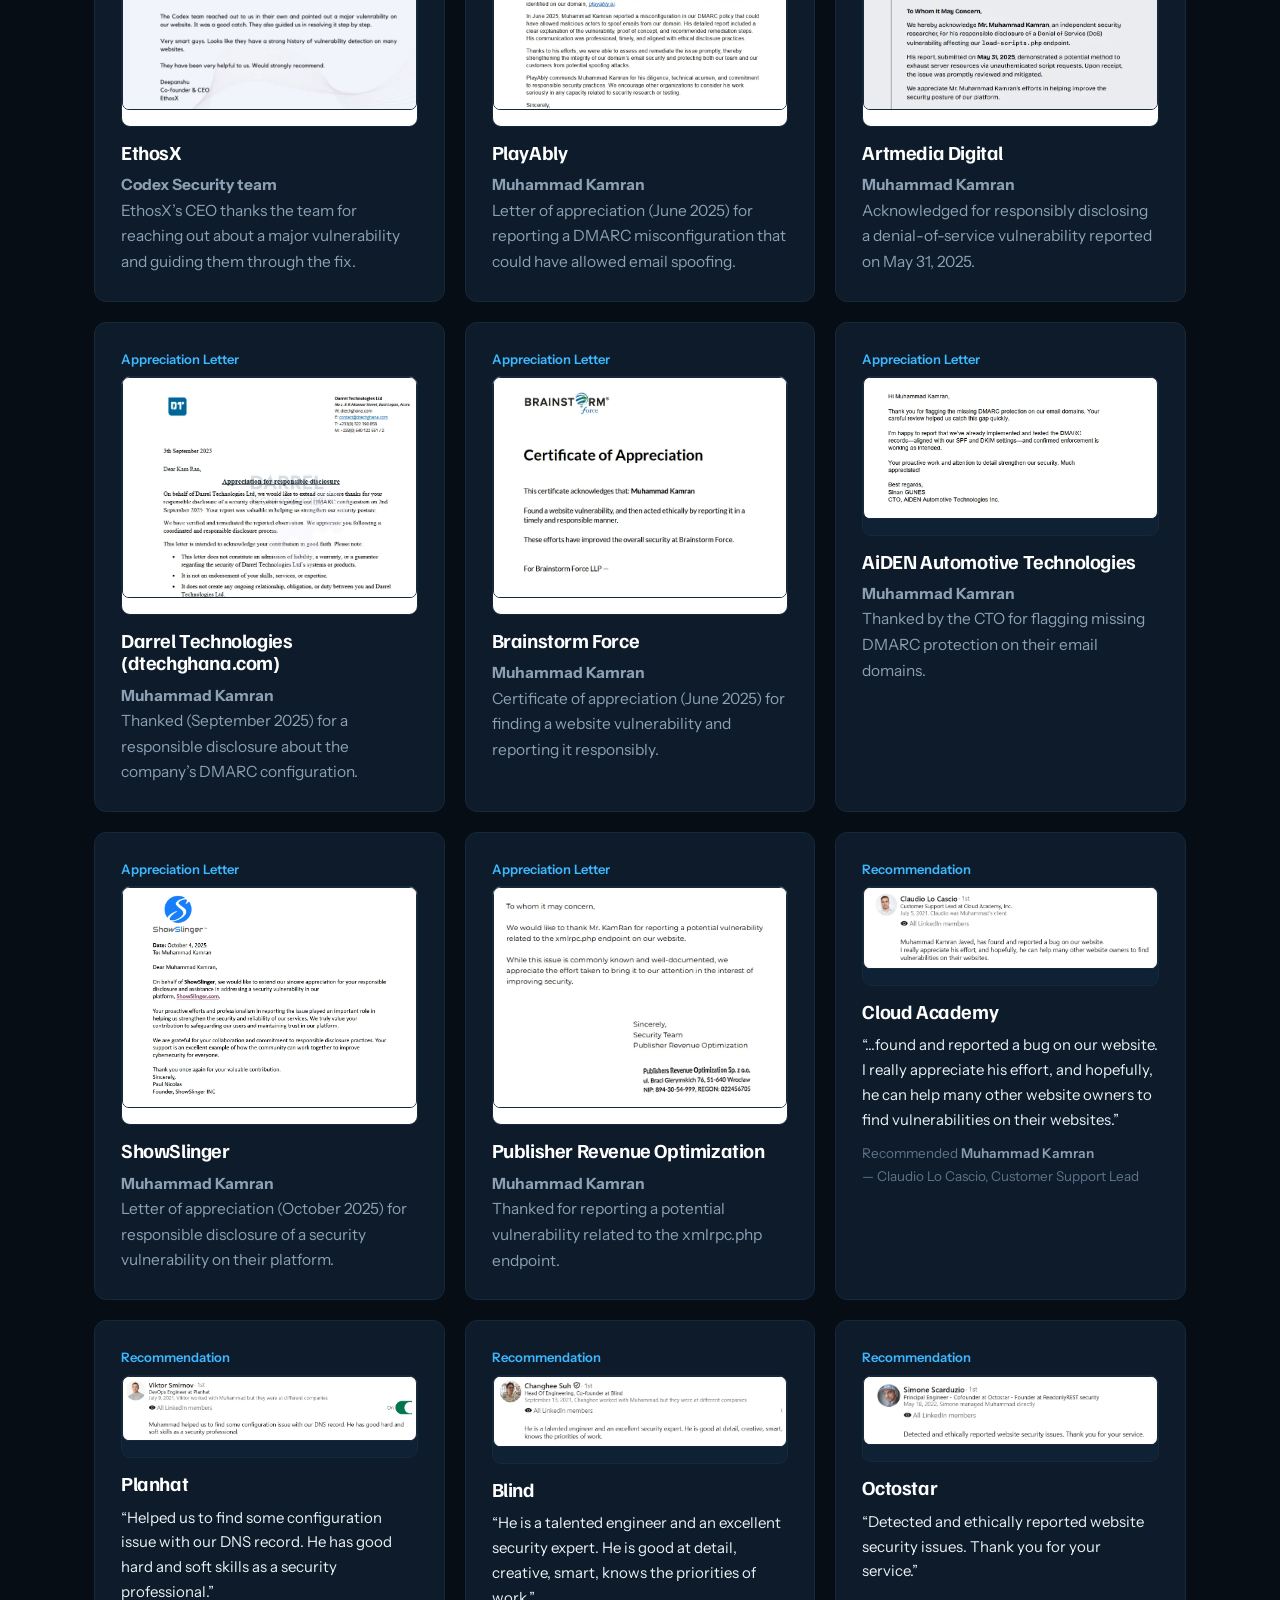
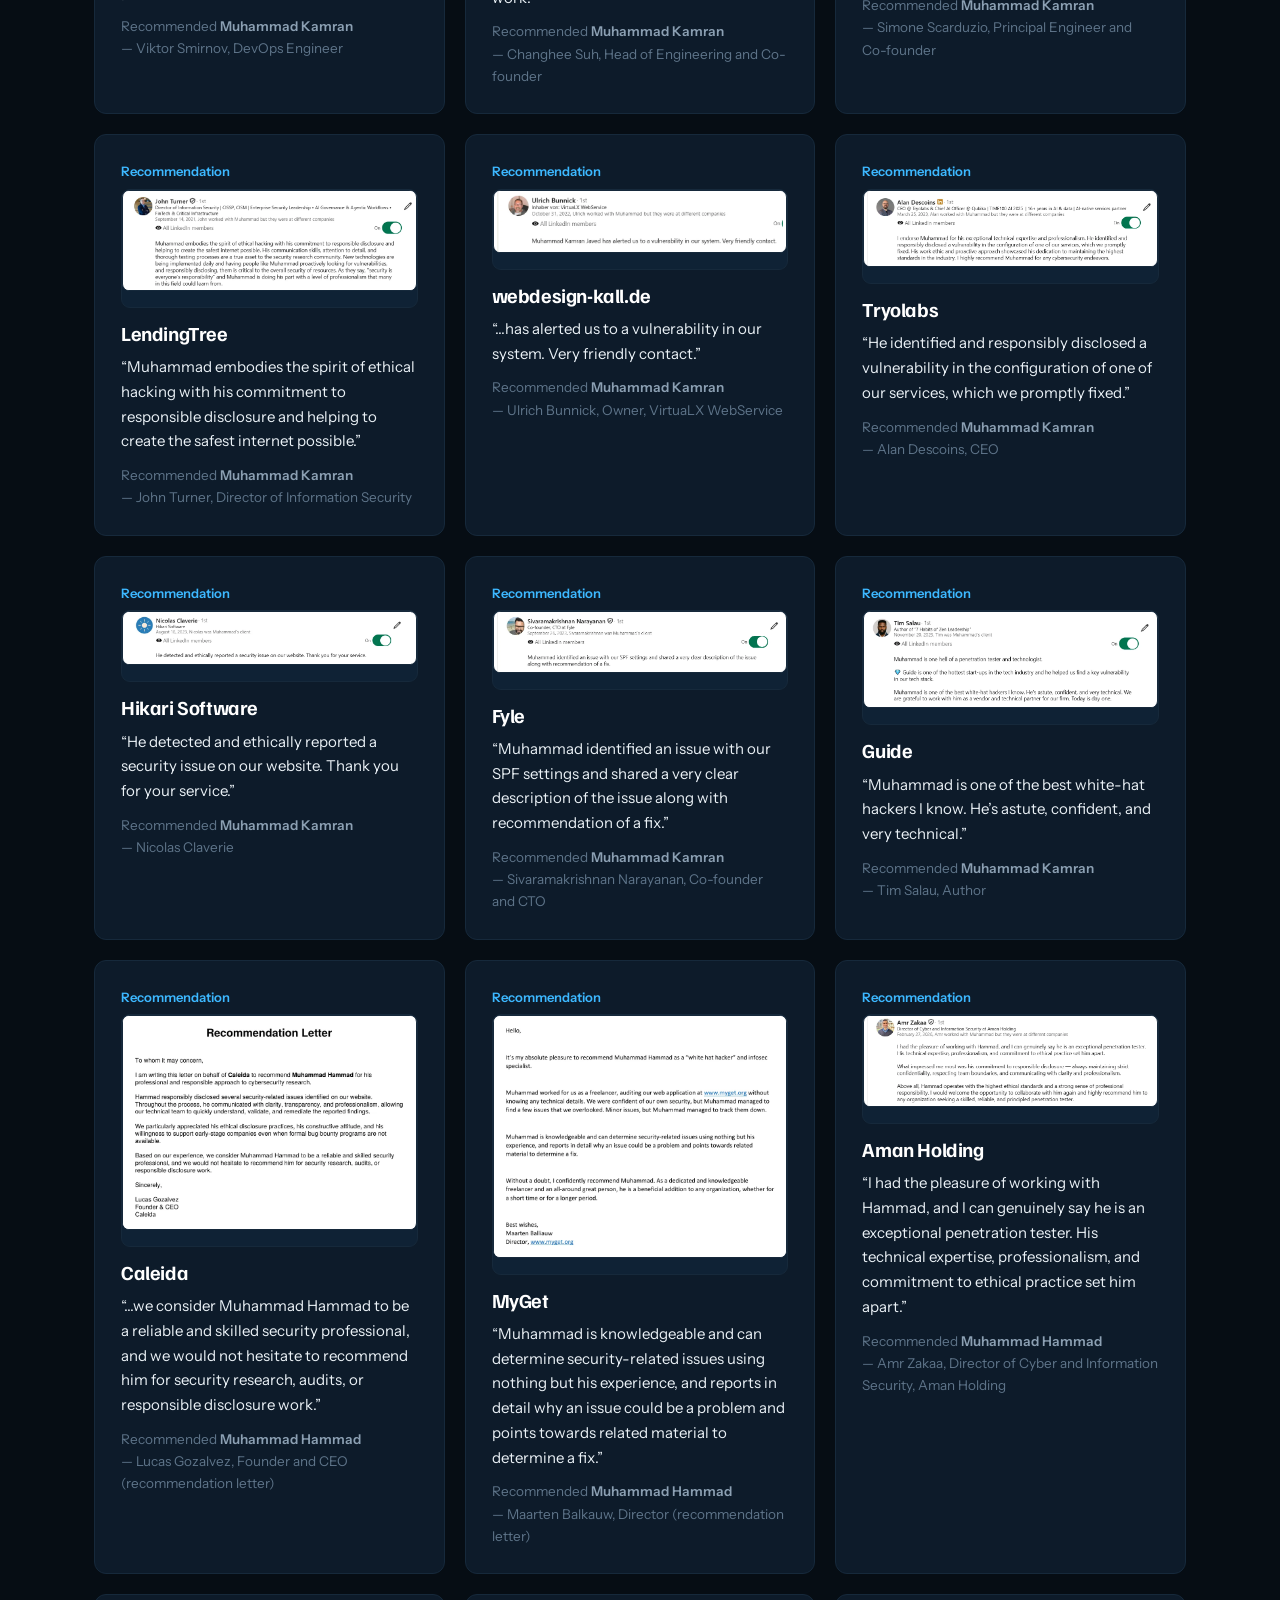
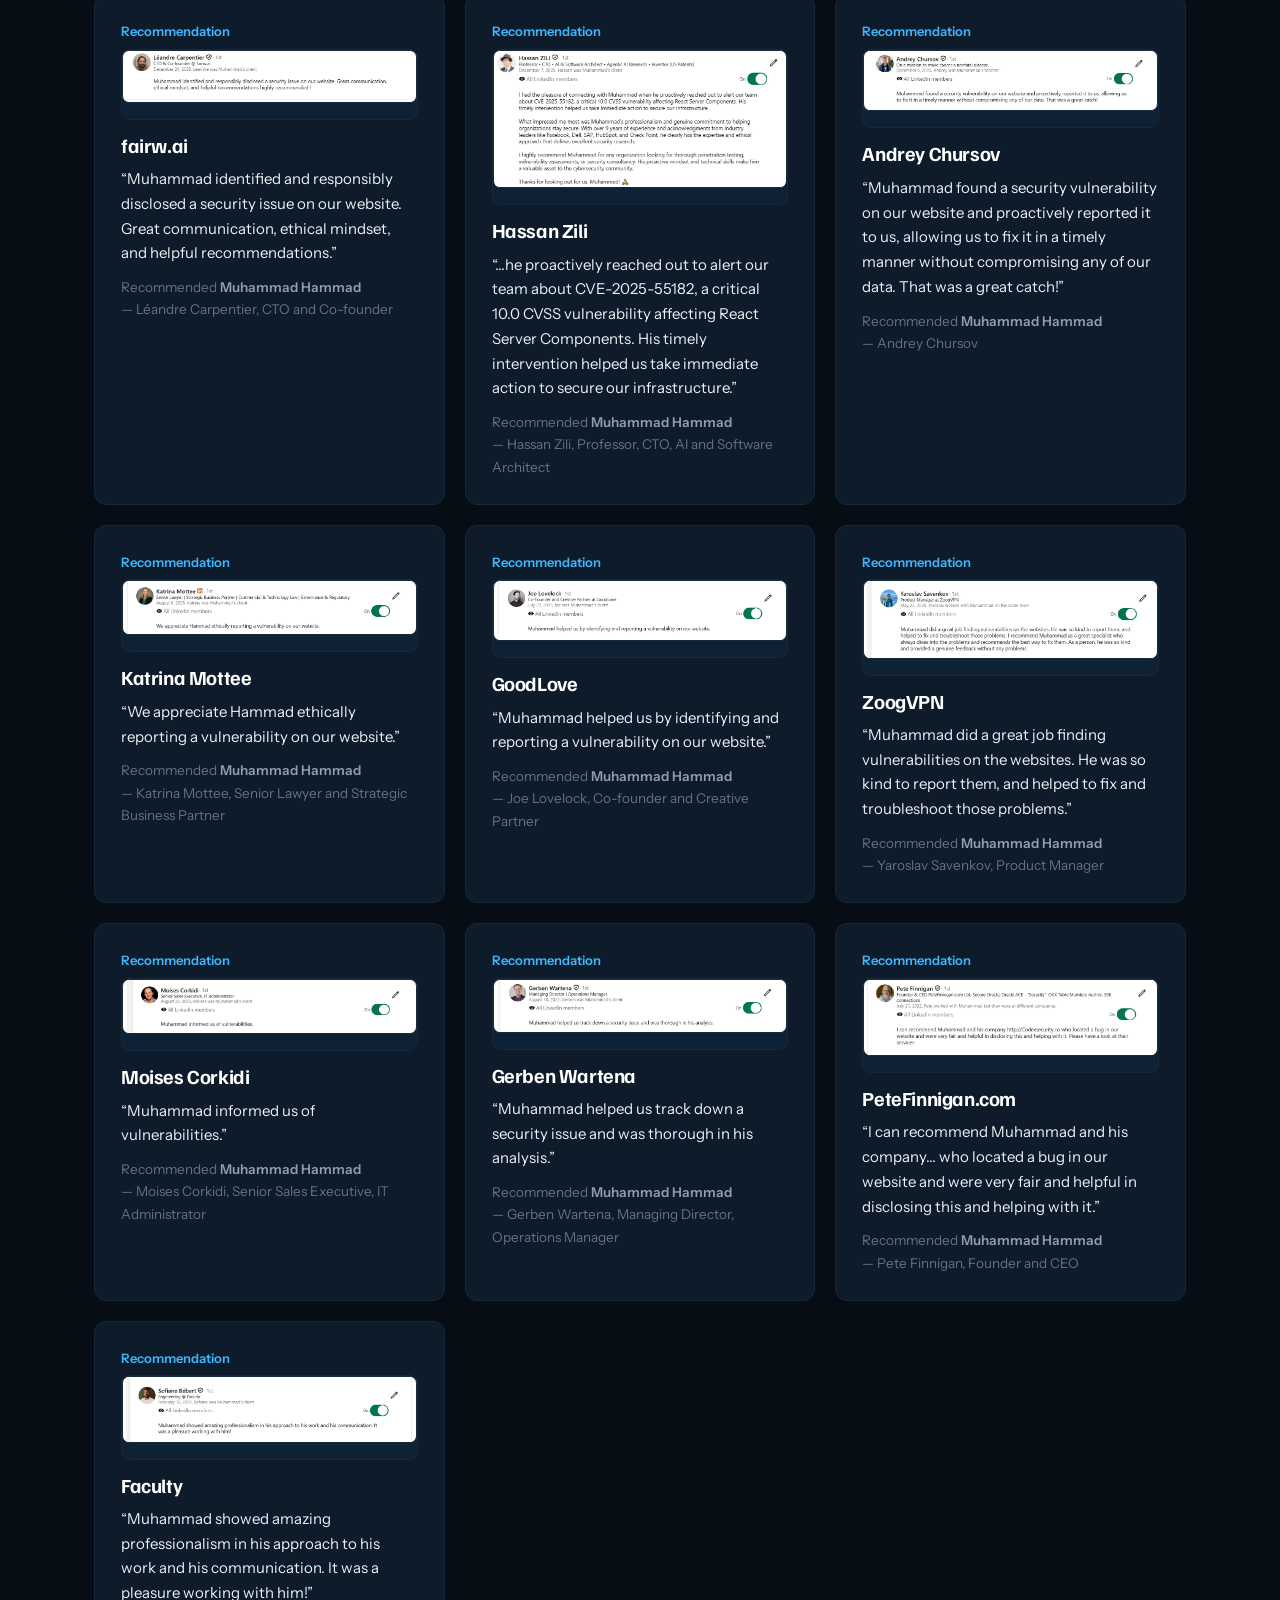
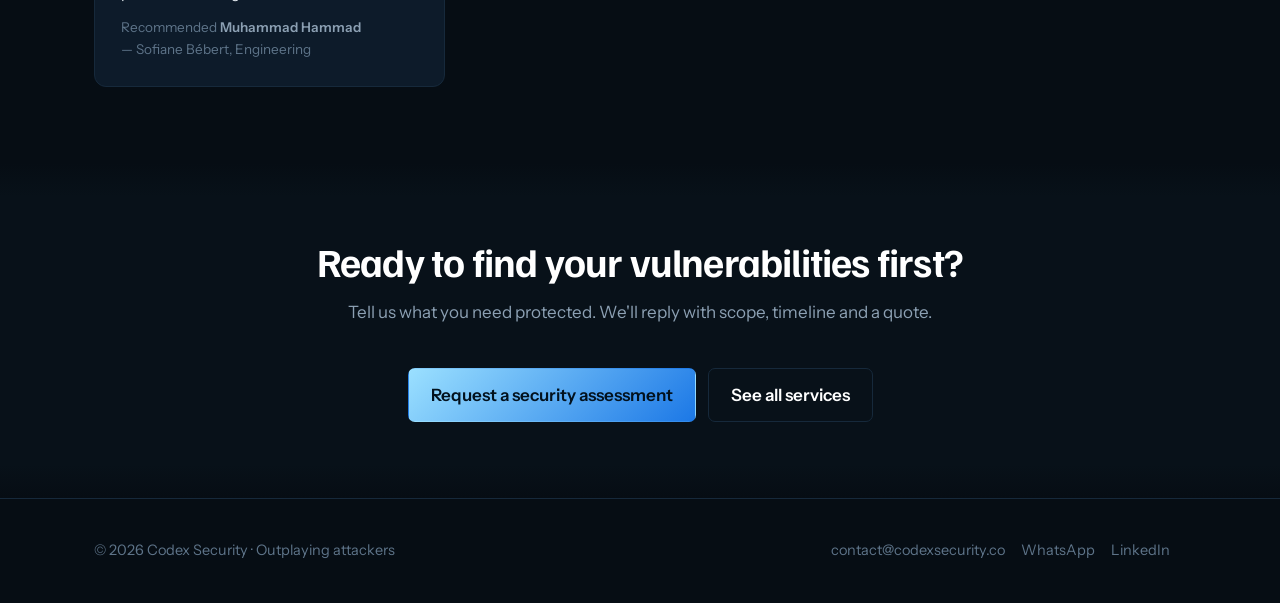
==== commit aa7b47da: "Add files via upload" ====
--- a/certifications.html
+++ b/certifications.html
@@ -16,8 +16,8 @@
 <header><div class="wrap"><a class="logo" href="index.html"><img src="[data-uri]" alt="" width="36" height="44">Codex Security</a><button class="nav-toggle" id="navToggle" aria-label="Open menu" aria-expanded="false" aria-controls="siteNav">☰</button><nav id="siteNav"><a href="index.html">Home</a><a href="services.html">Services</a><a href="pricing.html">Pricing</a><a href="team.html">Team</a><a href="certifications.html" aria-current="page">Certifications</a><a href="ssl-test.html">Free SSL Test</a><a href="contact.html">Contact</a><button class="theme-toggle" id="themeToggle" type="button" aria-label="Switch to light mode" title="Switch theme"><svg class="i-moon" viewBox="0 0 24 24" fill="none" stroke="currentColor" stroke-width="2" stroke-linecap="round" stroke-linejoin="round" aria-hidden="true"><path d="M21 12.8A9 9 0 1 1 11.2 3a7 7 0 0 0 9.8 9.8z"/></svg><svg class="i-sun" viewBox="0 0 24 24" fill="none" stroke="currentColor" stroke-width="2" stroke-linecap="round" aria-hidden="true"><circle cx="12" cy="12" r="4"/><path d="M12 2v2M12 20v2M4.9 4.9l1.4 1.4M17.7 17.7l1.4 1.4M2 12h2M20 12h2M4.9 19.1l1.4-1.4M17.7 6.3l1.4-1.4"/></svg><span class="tt-label">Light mode</span></button><a class="btn" href="contact.html" style="padding:10px 18px">Get a quote</a></nav></div></header>
 
 <div class="wrap pagehead"><div class="crumbs"><a href="index.html">Home</a> / <span aria-current="page">Certifications and Acknowledgements</span></div><h1>Certifications and acknowledgements</h1><p>Training completed and recognition earned by the Codex Security team.</p></div>
-<section style="padding-top:24px"><div class="wrap"><div class="tabs" role="group" aria-label="Filter"><button aria-pressed="true" data-f="All">All (42)</button><button aria-pressed="false" data-f="Certification">Certifications (6)</button><button aria-pressed="false" data-f="Hall of Fame">Hall of Fame (6)</button><button aria-pressed="false" data-f="Appreciation Letter">Appreciation Letters (20)</button><button aria-pressed="false" data-f="Recommendation">Recommendations (10)</button></div>
-<div class="grid" id="list"><article class="card rec" data-kind="Certification"><div class="kind">Certification</div><button class="proof cert" type="button" aria-label="View Practical Malware Analysis &amp; Triage full size"><img data-proof="cert0" alt="Practical Malware Analysis &amp; Triage - certification" width="491" height="300" style="aspect-ratio:491/300"></button><h3>Practical Malware Analysis &amp; Triage</h3><p><strong>Atif Ali</strong></p><p>Issued by TCM Security.</p></article><article class="card rec" data-kind="Certification"><div class="kind">Certification</div><button class="proof cert" type="button" aria-label="View CompTIA CySA+ full size"><img data-proof="cert1" alt="CompTIA CySA+ - certification" width="484" height="374" style="aspect-ratio:484/374"></button><h3>CompTIA CySA+</h3><p><strong>Atif Ali</strong></p><p>Issued by CompTIA.</p></article><article class="card rec" data-kind="Certification"><div class="kind">Certification</div><button class="proof cert" type="button" aria-label="View eWPTX: Web Application Penetration Tester eXtreme full size"><img data-proof="cert2" alt="eWPTX: Web Application Penetration Tester eXtreme - certification" width="480" height="371" style="aspect-ratio:480/371"></button><h3>eWPTX: Web Application Penetration Tester eXtreme</h3><p><strong>Atif Ali</strong></p><p>Issued by INE Security.</p></article><article class="card rec" data-kind="Certification"><div class="kind">Certification</div><button class="proof cert" type="button" aria-label="View eCIR: Certified Incident Responder full size"><img data-proof="cert3" alt="eCIR: Certified Incident Responder - certification" width="480" height="370" style="aspect-ratio:480/370"></button><h3>eCIR: Certified Incident Responder</h3><p><strong>Atif Ali</strong></p><p>Issued by INE Security.</p></article><article class="card rec" data-kind="Certification"><div class="kind">Certification</div><button class="proof rec-wide cert" type="button" aria-label="View Microsoft Certified: Security Operations Analyst Associate full size"><img data-proof="cert4" alt="Microsoft Certified: Security Operations Analyst Associate - certification" width="800" height="445" style="aspect-ratio:800/445"></button><h3>Microsoft Certified: Security Operations Analyst Associate</h3><p><strong>Atif Ali</strong></p><p>Issued by Microsoft.</p></article><article class="card rec" data-kind="Certification"><div class="kind">Certification</div><button class="proof cert" type="button" aria-label="View Certified Ethical Hacker (CEH) full size"><img data-proof="cert5" alt="Certified Ethical Hacker (CEH) - certification" width="490" height="387" style="aspect-ratio:490/387"></button><h3>Certified Ethical Hacker (CEH)</h3><p><strong>Atif Ali</strong></p><p>Issued by EC-Council.</p></article><article class="card rec" data-kind="Hall of Fame"><div class="kind">Hall of Fame</div><h3>Security hall of fame recognition</h3><p><strong>Muhammad Hammad</strong></p><p>Recognised in the security halls of fame of leading global technology companies for responsibly reporting vulnerabilities.</p></article><article class="card rec" data-kind="Hall of Fame"><div class="kind">Hall of Fame</div><button class="proof rec-wide " type="button" aria-label="View Hopin full size"><img data-proof="hof1" alt="Hopin - hall of fame" width="1142" height="635" style="aspect-ratio:1142/635"></button><h3>Hopin</h3><p><strong>Muhammad Kamran</strong></p><p>Listed in the Hopin security hall of fame for responsibly reporting vulnerabilities.</p><a class="more" href="https://hopin.com/hopin-events/security/hall-of-fame" target="_blank" rel="noopener noreferrer">View hall of fame page &rarr;</a></article><article class="card rec" data-kind="Hall of Fame"><div class="kind">Hall of Fame</div><button class="proof " type="button" aria-label="View Copilot full size"><img data-proof="hof2" alt="Copilot - hall of fame" width="1201" height="931" style="aspect-ratio:1201/931"></button><h3>Copilot</h3><p><strong>Muhammad Kamran</strong></p><p>Listed in the Copilot security hall of fame for responsibly reporting vulnerabilities.</p><a class="more" href="https://copilot.money/security-hall-of-fame/" target="_blank" rel="noopener noreferrer">View hall of fame page &rarr;</a></article><article class="card rec" data-kind="Hall of Fame"><div class="kind">Hall of Fame</div><button class="proof " type="button" aria-label="View T-Mobile Czech Republic full size"><img data-proof="hof3" alt="T-Mobile Czech Republic - hall of fame" width="1354" height="860" style="aspect-ratio:1354/860"></button><h3>T-Mobile Czech Republic</h3><p><strong>Muhammad Kamran</strong></p><p>Listed in the T-Mobile Czech Republic security hall of fame for responsibly reporting vulnerabilities.</p><a class="more" href="https://www.t-mobile.cz/bug-bounty/zed-slavy" target="_blank" rel="noopener noreferrer">View hall of fame page &rarr;</a></article><article class="card rec" data-kind="Hall of Fame"><div class="kind">Hall of Fame</div><button class="proof " type="button" aria-label="View LiveKit full size"><img data-proof="hof4" alt="LiveKit - hall of fame" width="1400" height="812" style="aspect-ratio:1400/812"></button><h3>LiveKit</h3><p><strong>Muhammad Kamran</strong></p><p>Listed in the LiveKit security hall of fame for responsibly reporting vulnerabilities.</p><a class="more" href="https://livekit.com/security/hall-of-fame" target="_blank" rel="noopener noreferrer">View hall of fame page &rarr;</a></article><article class="card rec" data-kind="Hall of Fame"><div class="kind">Hall of Fame</div><button class="proof rec-wide " type="button" aria-label="View Springer Nature full size"><img data-proof="hof5" alt="Springer Nature - hall of fame" width="1400" height="716" style="aspect-ratio:1400/716"></button><h3>Springer Nature</h3><p><strong>Muhammad Kamran</strong></p><p>Listed in the Springer Nature security hall of fame for responsibly reporting vulnerabilities.</p><a class="more" href="https://www.springernature.com/gp/info/disclosure" target="_blank" rel="noopener noreferrer">View hall of fame page &rarr;</a></article><article class="card rec" data-kind="Appreciation Letter"><div class="kind">Appreciation Letter</div><button class="proof " type="button" aria-label="View SUDO AI full size"><img data-proof="hamza0" alt="SUDO AI - appreciation letter" width="1000" height="647" style="aspect-ratio:1000/647"></button><h3>SUDO AI</h3><p><strong>Hamza Farooqi</strong></p><p>Recognised for identifying and responsibly disclosing vulnerabilities on the sudo.ai website, helping the team fix critical issues quickly.</p></article><article class="card rec" data-kind="Appreciation Letter"><div class="kind">Appreciation Letter</div><button class="proof " type="button" aria-label="View Aroasis Softech full size"><img data-proof="hamza1" alt="Aroasis Softech - appreciation letter" width="1000" height="703" style="aspect-ratio:1000/703"></button><h3>Aroasis Softech</h3><p><strong>Hamza Farooqi</strong></p><p>Certificate of Appreciation (August 16, 2025) for responsibly disclosing a security vulnerability to Aroasis Softech.</p></article><article class="card rec" data-kind="Appreciation Letter"><div class="kind">Appreciation Letter</div><button class="proof " type="button" aria-label="View Huawei full size"><img data-proof="hamza2" alt="Huawei - appreciation letter" width="987" height="690" style="aspect-ratio:987/690"></button><h3>Huawei</h3><p><strong>Hamza Farooqi</strong></p><p>Letter of Acknowledgement from Huawei PSIRT (April 2021) for reporting a security issue in a Huawei IT system.</p></article><article class="card rec" data-kind="Appreciation Letter"><div class="kind">Appreciation Letter</div><button class="proof rec-wide " type="button" aria-label="View Space Machines Company full size"><img data-proof="hamza3" alt="Space Machines Company - appreciation letter" width="1000" height="376" style="aspect-ratio:1000/376"></button><h3>Space Machines Company</h3><p><strong>Hamza Farooqi</strong></p><p>Thanked in May 2024 for proactively identifying and voluntarily disclosing security vulnerabilities.</p></article><article class="card rec" data-kind="Appreciation Letter"><div class="kind">Appreciation Letter</div><button class="proof " type="button" aria-label="View EduSynch full size"><img data-proof="al6" alt="EduSynch - appreciation letter" width="757" height="771" style="aspect-ratio:757/771"></button><h3>EduSynch</h3><p><strong>Muhammad Kamran</strong></p><p>Thanked for responsibly disclosing a clickjacking vulnerability on edusynch.com.</p></article><article class="card rec" data-kind="Appreciation Letter"><div class="kind">Appreciation Letter</div><button class="proof " type="button" aria-label="View Buyerlink full size"><img data-proof="al7" alt="Buyerlink - appreciation letter" width="648" height="514" style="aspect-ratio:648/514"></button><h3>Buyerlink</h3><p><strong>Muhammad Kamran</strong></p><p>Letter of appreciation (October 2021) for responsibly reporting misconfigured SPF record flags.</p></article><article class="card rec" data-kind="Appreciation Letter"><div class="kind">Appreciation Letter</div><button class="proof " type="button" aria-label="View True Anthem full size"><img data-proof="al8" alt="True Anthem - appreciation letter" width="794" height="693" style="aspect-ratio:794/693"></button><h3>True Anthem</h3><p><strong>Muhammad Kamran</strong></p><p>Letter of appreciation (March 2025) for responsible disclosure of an XML-RPC vulnerability.</p></article><article class="card rec" data-kind="Appreciation Letter"><div class="kind">Appreciation Letter</div><button class="proof rec-wide " type="button" aria-label="View Cloudera full size"><img data-proof="al9" alt="Cloudera - appreciation letter" width="684" height="303" style="aspect-ratio:684/303"></button><h3>Cloudera</h3><p><strong>Muhammad Kamran</strong></p><p>Letter of appreciation from the Cloudera Bug Bounty Committee (April 2021) for reporting a security misconfiguration.</p></article><article class="card rec" data-kind="Appreciation Letter"><div class="kind">Appreciation Letter</div><button class="proof " type="button" aria-label="View Cofertility full size"><img data-proof="al10" alt="Cofertility - appreciation letter" width="662" height="526" style="aspect-ratio:662/526"></button><h3>Cofertility</h3><p><strong>Muhammad Kamran</strong></p><p>Formal letter (May 2025) thanking him for responsible disclosure of security vulnerabilities.</p></article><article class="card rec" data-kind="Appreciation Letter"><div class="kind">Appreciation Letter</div><button class="proof " type="button" aria-label="View Cradle full size"><img data-proof="al11" alt="Cradle - appreciation letter" width="667" height="580" style="aspect-ratio:667/580"></button><h3>Cradle</h3><p><strong>Muhammad Kamran</strong></p><p>Letter of appreciation (April 2025) for responsible disclosure of a potential vulnerability on cradle.bio.</p></article><article class="card rec" data-kind="Appreciation Letter"><div class="kind">Appreciation Letter</div><button class="proof " type="button" aria-label="View ZeeMee full size"><img data-proof="al12" alt="ZeeMee - appreciation letter" width="665" height="715" style="aspect-ratio:665/715"></button><h3>ZeeMee</h3><p><strong>Muhammad Kamran</strong></p><p>Letter of appreciation (April 2025) for a security vulnerability report.</p></article><article class="card rec" data-kind="Appreciation Letter"><div class="kind">Appreciation Letter</div><button class="proof " type="button" aria-label="View Meyka AI full size"><img data-proof="al13" alt="Meyka AI - appreciation letter" width="793" height="668" style="aspect-ratio:793/668"></button><h3>Meyka AI</h3><p><strong>Muhammad Kamran</strong></p><p>Letter of appreciation (September 2025) for reporting a vulnerability in Meyka’s email security configuration.</p></article><article class="card rec" data-kind="Appreciation Letter"><div class="kind">Appreciation Letter</div><button class="proof " type="button" aria-label="View EthosX full size"><img data-proof="al14" alt="EthosX - appreciation letter" width="742" height="622" style="aspect-ratio:742/622"></button><h3>EthosX</h3><p><strong>Codex Security team</strong></p><p>EthosX’s CEO thanks the team for reaching out about a major vulnerability and guiding them through the fix.</p></article><article class="card rec" data-kind="Appreciation Letter"><div class="kind">Appreciation Letter</div><button class="proof " type="button" aria-label="View PlayAbly full size"><img data-proof="al15" alt="PlayAbly - appreciation letter" width="868" height="742" style="aspect-ratio:868/742"></button><h3>PlayAbly</h3><p><strong>Muhammad Kamran</strong></p><p>Letter of appreciation (June 2025) for reporting a DMARC misconfiguration that could have allowed email spoofing.</p></article><article class="card rec" data-kind="Appreciation Letter"><div class="kind">Appreciation Letter</div><button class="proof " type="button" aria-label="View Artmedia Digital full size"><img data-proof="al16" alt="Artmedia Digital - appreciation letter" width="773" height="746" style="aspect-ratio:773/746"></button><h3>Artmedia Digital</h3><p><strong>Muhammad Kamran</strong></p><p>Acknowledged for responsibly disclosing a denial-of-service vulnerability reported on May 31, 2025.</p></article><article class="card rec" data-kind="Appreciation Letter"><div class="kind">Appreciation Letter</div><button class="proof " type="button" aria-label="View Darrel Technologies (dtechghana.com) full size"><img data-proof="al17" alt="Darrel Technologies (dtechghana.com) - appreciation letter" width="778" height="800" style="aspect-ratio:778/800"></button><h3>Darrel Technologies (dtechghana.com)</h3><p><strong>Muhammad Kamran</strong></p><p>Thanked (September 2025) for a responsible disclosure about the company’s DMARC configuration.</p></article><article class="card rec" data-kind="Appreciation Letter"><div class="kind">Appreciation Letter</div><button class="proof " type="button" aria-label="View Brainstorm Force full size"><img data-proof="al18" alt="Brainstorm Force - appreciation letter" width="778" height="786" style="aspect-ratio:778/786"></button><h3>Brainstorm Force</h3><p><strong>Muhammad Kamran</strong></p><p>Certificate of appreciation (June 2025) for finding a website vulnerability and reporting it responsibly.</p></article><article class="card rec" data-kind="Appreciation Letter"><div class="kind">Appreciation Letter</div><button class="proof rec-wide " type="button" aria-label="View AiDEN Automotive Technologies full size"><img data-proof="al19" alt="AiDEN Automotive Technologies - appreciation letter" width="918" height="441" style="aspect-ratio:918/441"></button><h3>AiDEN Automotive Technologies</h3><p><strong>Muhammad Kamran</strong></p><p>Thanked by the CTO for flagging missing DMARC protection on their email domains.</p></article><article class="card rec" data-kind="Appreciation Letter"><div class="kind">Appreciation Letter</div><button class="proof " type="button" aria-label="View ShowSlinger full size"><img data-proof="al20" alt="ShowSlinger - appreciation letter" width="991" height="730" style="aspect-ratio:991/730"></button><h3>ShowSlinger</h3><p><strong>Muhammad Kamran</strong></p><p>Letter of appreciation (October 2025) for responsible disclosure of a security vulnerability on their platform.</p></article><article class="card rec" data-kind="Appreciation Letter"><div class="kind">Appreciation Letter</div><button class="proof " type="button" aria-label="View Publisher Revenue Optimization full size"><img data-proof="al21" alt="Publisher Revenue Optimization - appreciation letter" width="934" height="572" style="aspect-ratio:934/572"></button><h3>Publisher Revenue Optimization</h3><p><strong>Muhammad Kamran</strong></p><p>Thanked for reporting a potential vulnerability related to the xmlrpc.php endpoint.</p></article><article class="card rec" data-kind="Recommendation"><div class="kind">Recommendation</div><button class="proof rec-wide" type="button" aria-label="View Cloud Academy full size"><img data-proof="rec22" alt="Cloud Academy - recommendation" width="803" height="222" style="aspect-ratio:803/222"></button><h3>Cloud Academy</h3><p class="quote">“…found and reported a bug on our website. I really appreciate his effort, and hopefully, he can help many other website owners to find vulnerabilities on their websites.”</p><p class="by">Recommended <strong>Muhammad Kamran</strong><br>&mdash; Claudio Lo Cascio, Customer Support Lead</p></article><article class="card rec" data-kind="Recommendation"><div class="kind">Recommendation</div><button class="proof rec-wide" type="button" aria-label="View Planhat full size"><img data-proof="rec23" alt="Planhat - recommendation" width="861" height="192" style="aspect-ratio:861/192"></button><h3>Planhat</h3><p class="quote">“Helped us to find some configuration issue with our DNS record. He has good hard and soft skills as a security professional.”</p><p class="by">Recommended <strong>Muhammad Kamran</strong><br>&mdash; Viktor Smirnov, DevOps Engineer</p></article><article class="card rec" data-kind="Recommendation"><div class="kind">Recommendation</div><button class="proof rec-wide" type="button" aria-label="View Blind full size"><img data-proof="rec24" alt="Blind - recommendation" width="804" height="195" style="aspect-ratio:804/195"></button><h3>Blind</h3><p class="quote">“He is a talented engineer and an excellent security expert. He is good at detail, creative, smart, knows the priorities of work.”</p><p class="by">Recommended <strong>Muhammad Kamran</strong><br>&mdash; Changhee Suh, Head of Engineering and Co-founder</p></article><article class="card rec" data-kind="Recommendation"><div class="kind">Recommendation</div><button class="proof rec-wide" type="button" aria-label="View Octostar full size"><img data-proof="rec25" alt="Octostar - recommendation" width="759" height="180" style="aspect-ratio:759/180"></button><h3>Octostar</h3><p class="quote">“Detected and ethically reported website security issues. Thank you for your service.”</p><p class="by">Recommended <strong>Muhammad Kamran</strong><br>&mdash; Simone Scarduzio, Principal Engineer and Co-founder</p></article><article class="card rec" data-kind="Recommendation"><div class="kind">Recommendation</div><button class="proof rec-wide" type="button" aria-label="View LendingTree full size"><img data-proof="rec26" alt="LendingTree - recommendation" width="950" height="326" style="aspect-ratio:950/326"></button><h3>LendingTree</h3><p class="quote">“Muhammad embodies the spirit of ethical hacking with his commitment to responsible disclosure and helping to create the safest internet possible.”</p><p class="by">Recommended <strong>Muhammad Kamran</strong><br>&mdash; John Turner, Director of Information Security</p></article><article class="card rec" data-kind="Recommendation"><div class="kind">Recommendation</div><button class="proof rec-wide" type="button" aria-label="View webdesign-kall.de full size"><img data-proof="rec27" alt="webdesign-kall.de - recommendation" width="852" height="182" style="aspect-ratio:852/182"></button><h3>webdesign-kall.de</h3><p class="quote">“…has alerted us to a vulnerability in our system. Very friendly contact.”</p><p class="by">Recommended <strong>Muhammad Kamran</strong><br>&mdash; Ulrich Bunnick, Owner, VirtuaLX WebService</p></article><article class="card rec" data-kind="Recommendation"><div class="kind">Recommendation</div><button class="proof rec-wide" type="button" aria-label="View Tryolabs full size"><img data-proof="rec28" alt="Tryolabs - recommendation" width="955" height="251" style="aspect-ratio:955/251"></button><h3>Tryolabs</h3><p class="quote">“He identified and responsibly disclosed a vulnerability in the configuration of one of our services, which we promptly fixed.”</p><p class="by">Recommended <strong>Muhammad Kamran</strong><br>&mdash; Alan Descoins, CEO</p></article><article class="card rec" data-kind="Recommendation"><div class="kind">Recommendation</div><button class="proof rec-wide" type="button" aria-label="View Hikari Software full size"><img data-proof="rec29" alt="Hikari Software - recommendation" width="978" height="180" style="aspect-ratio:978/180"></button><h3>Hikari Software</h3><p class="quote">“He detected and ethically reported a security issue on our website. Thank you for your service.”</p><p class="by">Recommended <strong>Muhammad Kamran</strong><br>&mdash; Nicolas Claverie</p></article><article class="card rec" data-kind="Recommendation"><div class="kind">Recommendation</div><button class="proof rec-wide" type="button" aria-label="View Fyle full size"><img data-proof="rec30" alt="Fyle - recommendation" width="963" height="201" style="aspect-ratio:963/201"></button><h3>Fyle</h3><p class="quote">“Muhammad identified an issue with our SPF settings and shared a very clear description of the issue along with recommendation of a fix.”</p><p class="by">Recommended <strong>Muhammad Kamran</strong><br>&mdash; Sivaramakrishnan Narayanan, Co-founder and CTO</p></article><article class="card rec" data-kind="Recommendation"><div class="kind">Recommendation</div><button class="proof rec-wide" type="button" aria-label="View Guide full size"><img data-proof="rec31" alt="Guide - recommendation" width="957" height="316" style="aspect-ratio:957/316"></button><h3>Guide</h3><p class="quote">“Muhammad is one of the best white-hat hackers I know. He’s astute, confident, and very technical.”</p><p class="by">Recommended <strong>Muhammad Kamran</strong><br>&mdash; Tim Salau, Author</p></article></div><p class="empty" id="empty" hidden>Nothing listed in this category yet.</p></div></section>
+<section style="padding-top:24px"><div class="wrap"><div class="tabs" role="group" aria-label="Filter"><button aria-pressed="true" data-f="All">All (73)</button><button aria-pressed="false" data-f="Certification">Certifications (6)</button><button aria-pressed="false" data-f="Hall of Fame">Hall of Fame (16)</button><button aria-pressed="false" data-f="Appreciation Letter">Appreciation Letters (28)</button><button aria-pressed="false" data-f="Recommendation">Recommendations (23)</button></div>
+<div class="grid" id="list"><article class="card rec" data-kind="Certification"><div class="kind">Certification</div><button class="proof cert" type="button" aria-label="View Practical Malware Analysis &amp; Triage full size"><img data-proof="cert0" alt="Practical Malware Analysis &amp; Triage - certification" width="491" height="300" style="aspect-ratio:491/300"></button><h3>Practical Malware Analysis &amp; Triage</h3><p><strong>Atif Ali</strong></p><p>Issued by TCM Security.</p></article><article class="card rec" data-kind="Certification"><div class="kind">Certification</div><button class="proof cert" type="button" aria-label="View CompTIA CySA+ full size"><img data-proof="cert1" alt="CompTIA CySA+ - certification" width="484" height="374" style="aspect-ratio:484/374"></button><h3>CompTIA CySA+</h3><p><strong>Atif Ali</strong></p><p>Issued by CompTIA.</p></article><article class="card rec" data-kind="Certification"><div class="kind">Certification</div><button class="proof cert" type="button" aria-label="View eWPTX: Web Application Penetration Tester eXtreme full size"><img data-proof="cert2" alt="eWPTX: Web Application Penetration Tester eXtreme - certification" width="480" height="371" style="aspect-ratio:480/371"></button><h3>eWPTX: Web Application Penetration Tester eXtreme</h3><p><strong>Atif Ali</strong></p><p>Issued by INE Security.</p></article><article class="card rec" data-kind="Certification"><div class="kind">Certification</div><button class="proof cert" type="button" aria-label="View eCIR: Certified Incident Responder full size"><img data-proof="cert3" alt="eCIR: Certified Incident Responder - certification" width="480" height="370" style="aspect-ratio:480/370"></button><h3>eCIR: Certified Incident Responder</h3><p><strong>Atif Ali</strong></p><p>Issued by INE Security.</p></article><article class="card rec" data-kind="Certification"><div class="kind">Certification</div><button class="proof rec-wide cert" type="button" aria-label="View Microsoft Certified: Security Operations Analyst Associate full size"><img data-proof="cert4" alt="Microsoft Certified: Security Operations Analyst Associate - certification" width="800" height="445" style="aspect-ratio:800/445"></button><h3>Microsoft Certified: Security Operations Analyst Associate</h3><p><strong>Atif Ali</strong></p><p>Issued by Microsoft.</p></article><article class="card rec" data-kind="Certification"><div class="kind">Certification</div><button class="proof cert" type="button" aria-label="View Certified Ethical Hacker (CEH) full size"><img data-proof="cert5" alt="Certified Ethical Hacker (CEH) - certification" width="490" height="387" style="aspect-ratio:490/387"></button><h3>Certified Ethical Hacker (CEH)</h3><p><strong>Atif Ali</strong></p><p>Issued by EC-Council.</p></article><article class="card rec" data-kind="Hall of Fame"><div class="kind">Hall of Fame</div><button class="proof rec-wide" type="button" aria-label="View Bindle full size"><img data-proof="hm_hof22" alt="Bindle - hall of fame" width="1238" height="952" style="aspect-ratio:1238/952"></button><h3>Bindle</h3><p><strong>Muhammad Hammad</strong></p><p>Listed in the Bindle security hall of fame for responsibly reporting a vulnerability.</p><a class="more" href="https://bindle.io/security-response/" target="_blank" rel="noopener noreferrer">View hall of fame page &rarr;</a></article><article class="card rec" data-kind="Hall of Fame"><div class="kind">Hall of Fame</div><button class="proof rec-wide" type="button" aria-label="View GenieBelt full size"><img data-proof="hm_hof26" alt="GenieBelt - hall of fame" width="1372" height="670" style="aspect-ratio:1372/670"></button><h3>GenieBelt</h3><p><strong>Muhammad Hammad</strong></p><p>Listed in the GenieBelt security hall of fame for responsibly reporting a vulnerability.</p><a class="more" href="https://geniebelt.com/responsible-disclosure" target="_blank" rel="noopener noreferrer">View hall of fame page &rarr;</a></article><article class="card rec" data-kind="Hall of Fame"><div class="kind">Hall of Fame</div><button class="proof rec-wide" type="button" aria-label="View Check Point full size"><img data-proof="hm_hof28" alt="Check Point - hall of fame" width="1400" height="609" style="aspect-ratio:1400/609"></button><h3>Check Point</h3><p><strong>Muhammad Hammad</strong></p><p>Listed in the Check Point security hall of fame for responsibly reporting a vulnerability.</p><a class="more" href="https://checkpoint.com/white-hat/" target="_blank" rel="noopener noreferrer">View hall of fame page &rarr;</a></article><article class="card rec" data-kind="Hall of Fame"><div class="kind">Hall of Fame</div><button class="proof rec-wide" type="button" aria-label="View Invoiced full size"><img data-proof="hm_hof30" alt="Invoiced - hall of fame" width="1400" height="634" style="aspect-ratio:1400/634"></button><h3>Invoiced</h3><p><strong>Muhammad Hammad</strong></p><p>Listed in the Invoiced security hall of fame for responsibly reporting a vulnerability.</p><a class="more" href="https://invoiced.com/legal/security" target="_blank" rel="noopener noreferrer">View hall of fame page &rarr;</a></article><article class="card rec" data-kind="Hall of Fame"><div class="kind">Hall of Fame</div><button class="proof rec-wide" type="button" aria-label="View ZenMate full size"><img data-proof="hm_hof23" alt="ZenMate - hall of fame" width="1400" height="332" style="aspect-ratio:1400/332"></button><h3>ZenMate</h3><p><strong>Muhammad Hammad</strong></p><p>The ZenMate security team confirmed in April 2016 that he is now a member of their hall of fame.</p></article><article class="card rec" data-kind="Hall of Fame"><div class="kind">Hall of Fame</div><button class="proof rec-wide" type="button" aria-label="View CloudApp full size"><img data-proof="hm_hof24" alt="CloudApp - hall of fame" width="1400" height="481" style="aspect-ratio:1400/481"></button><h3>CloudApp</h3><p><strong>Muhammad Hammad</strong></p><p>CloudApp support (April 2017) confirmed they added him to their hall of fame after his bug report.</p></article><article class="card rec" data-kind="Hall of Fame"><div class="kind">Hall of Fame</div><button class="proof rec-wide" type="button" aria-label="View Chartboost full size"><img data-proof="hm_hof25" alt="Chartboost - hall of fame" width="1400" height="352" style="aspect-ratio:1400/352"></button><h3>Chartboost</h3><p><strong>Muhammad Hammad</strong></p><p>Chartboost (March 2017) thanked him for his report and pointed to their white-hat page listing.</p></article><article class="card rec" data-kind="Hall of Fame"><div class="kind">Hall of Fame</div><button class="proof rec-wide" type="button" aria-label="View Reeleezee (Exact) full size"><img data-proof="hm_hof27" alt="Reeleezee (Exact) - hall of fame" width="1400" height="378" style="aspect-ratio:1400/378"></button><h3>Reeleezee (Exact)</h3><p><strong>Muhammad Hammad</strong></p><p>Exact Security Team (January 2021) thanked him for reporting an issue on reeleezee.nl and said his details would be added to the hall of fame once approved.</p></article><article class="card rec" data-kind="Hall of Fame"><div class="kind">Hall of Fame</div><button class="proof rec-wide" type="button" aria-label="View FloydHub full size"><img data-proof="hm_hof29" alt="FloydHub - hall of fame" width="551" height="256" style="aspect-ratio:551/256"></button><h3>FloydHub</h3><p><strong>Muhammad Hammad</strong></p><p>FloydHub confirmed they were setting up their hall of fame page to list him.</p></article><article class="card rec" data-kind="Hall of Fame"><div class="kind">Hall of Fame</div><button class="proof rec-wide" type="button" aria-label="View Docparser full size"><img data-proof="hm_hof31" alt="Docparser - hall of fame" width="1400" height="566" style="aspect-ratio:1400/566"></button><h3>Docparser</h3><p><strong>Muhammad Hammad</strong></p><p>Docparser’s founder confirmed his hall of fame entry in October 2017.</p></article><article class="card rec" data-kind="Hall of Fame"><div class="kind">Hall of Fame</div><button class="proof rec-wide" type="button" aria-label="View Dell full size"><img data-proof="hm_hof32" alt="Dell - hall of fame" width="1400" height="388" style="aspect-ratio:1400/388"></button><h3>Dell</h3><p><strong>Muhammad Hammad</strong></p><p>Dell’s vulnerability research team (August 2016) confirmed his details were listed on their site for Q2 2016.</p></article><article class="card rec" data-kind="Hall of Fame"><div class="kind">Hall of Fame</div><button class="proof rec-wide " type="button" aria-label="View Hopin full size"><img data-proof="hof1" alt="Hopin - hall of fame" width="1142" height="635" style="aspect-ratio:1142/635"></button><h3>Hopin</h3><p><strong>Muhammad Kamran</strong></p><p>Listed in the Hopin security hall of fame for responsibly reporting vulnerabilities.</p><a class="more" href="https://hopin.com/hopin-events/security/hall-of-fame" target="_blank" rel="noopener noreferrer">View hall of fame page &rarr;</a></article><article class="card rec" data-kind="Hall of Fame"><div class="kind">Hall of Fame</div><button class="proof " type="button" aria-label="View Copilot full size"><img data-proof="hof2" alt="Copilot - hall of fame" width="1201" height="931" style="aspect-ratio:1201/931"></button><h3>Copilot</h3><p><strong>Muhammad Kamran</strong></p><p>Listed in the Copilot security hall of fame for responsibly reporting vulnerabilities.</p><a class="more" href="https://copilot.money/security-hall-of-fame/" target="_blank" rel="noopener noreferrer">View hall of fame page &rarr;</a></article><article class="card rec" data-kind="Hall of Fame"><div class="kind">Hall of Fame</div><button class="proof " type="button" aria-label="View T-Mobile Czech Republic full size"><img data-proof="hof3" alt="T-Mobile Czech Republic - hall of fame" width="1354" height="860" style="aspect-ratio:1354/860"></button><h3>T-Mobile Czech Republic</h3><p><strong>Muhammad Kamran</strong></p><p>Listed in the T-Mobile Czech Republic security hall of fame for responsibly reporting vulnerabilities.</p><a class="more" href="https://www.t-mobile.cz/bug-bounty/zed-slavy" target="_blank" rel="noopener noreferrer">View hall of fame page &rarr;</a></article><article class="card rec" data-kind="Hall of Fame"><div class="kind">Hall of Fame</div><button class="proof " type="button" aria-label="View LiveKit full size"><img data-proof="hof4" alt="LiveKit - hall of fame" width="1400" height="812" style="aspect-ratio:1400/812"></button><h3>LiveKit</h3><p><strong>Muhammad Kamran</strong></p><p>Listed in the LiveKit security hall of fame for responsibly reporting vulnerabilities.</p><a class="more" href="https://livekit.com/security/hall-of-fame" target="_blank" rel="noopener noreferrer">View hall of fame page &rarr;</a></article><article class="card rec" data-kind="Hall of Fame"><div class="kind">Hall of Fame</div><button class="proof rec-wide " type="button" aria-label="View Springer Nature full size"><img data-proof="hof5" alt="Springer Nature - hall of fame" width="1400" height="716" style="aspect-ratio:1400/716"></button><h3>Springer Nature</h3><p><strong>Muhammad Kamran</strong></p><p>Listed in the Springer Nature security hall of fame for responsibly reporting vulnerabilities.</p><a class="more" href="https://www.springernature.com/gp/info/disclosure" target="_blank" rel="noopener noreferrer">View hall of fame page &rarr;</a></article><article class="card rec" data-kind="Appreciation Letter"><div class="kind">Appreciation Letter</div><button class="proof " type="button" aria-label="View SUDO AI full size"><img data-proof="hamza0" alt="SUDO AI - appreciation letter" width="1000" height="647" style="aspect-ratio:1000/647"></button><h3>SUDO AI</h3><p><strong>Hamza Farooqi</strong></p><p>Recognised for identifying and responsibly disclosing vulnerabilities on the sudo.ai website, helping the team fix critical issues quickly.</p></article><article class="card rec" data-kind="Appreciation Letter"><div class="kind">Appreciation Letter</div><button class="proof " type="button" aria-label="View Aroasis Softech full size"><img data-proof="hamza1" alt="Aroasis Softech - appreciation letter" width="1000" height="703" style="aspect-ratio:1000/703"></button><h3>Aroasis Softech</h3><p><strong>Hamza Farooqi</strong></p><p>Certificate of Appreciation (August 16, 2025) for responsibly disclosing a security vulnerability to Aroasis Softech.</p></article><article class="card rec" data-kind="Appreciation Letter"><div class="kind">Appreciation Letter</div><button class="proof " type="button" aria-label="View Huawei full size"><img data-proof="hamza2" alt="Huawei - appreciation letter" width="987" height="690" style="aspect-ratio:987/690"></button><h3>Huawei</h3><p><strong>Hamza Farooqi</strong></p><p>Letter of Acknowledgement from Huawei PSIRT (April 2021) for reporting a security issue in a Huawei IT system.</p></article><article class="card rec" data-kind="Appreciation Letter"><div class="kind">Appreciation Letter</div><button class="proof rec-wide " type="button" aria-label="View Space Machines Company full size"><img data-proof="hamza3" alt="Space Machines Company - appreciation letter" width="1000" height="376" style="aspect-ratio:1000/376"></button><h3>Space Machines Company</h3><p><strong>Hamza Farooqi</strong></p><p>Thanked in May 2024 for proactively identifying and voluntarily disclosing security vulnerabilities.</p></article><article class="card rec" data-kind="Appreciation Letter"><div class="kind">Appreciation Letter</div><button class="proof rec-wide" type="button" aria-label="View Huntsman Security full size"><img data-proof="hm_al2" alt="Huntsman Security - appreciation letter" width="1072" height="1456" style="aspect-ratio:1072/1456"></button><h3>Huntsman Security</h3><p><strong>Muhammad Hammad</strong></p><p>Letter of appreciation (August 2025) for his report of a vulnerability on their website, which has since been rectified.</p></article><article class="card rec" data-kind="Appreciation Letter"><div class="kind">Appreciation Letter</div><button class="proof rec-wide" type="button" aria-label="View Aqua Security full size"><img data-proof="hm_al3" alt="Aqua Security - appreciation letter" width="1105" height="1274" style="aspect-ratio:1105/1274"></button><h3>Aqua Security</h3><p><strong>Muhammad Hammad</strong></p><p>Acknowledgement of vulnerabilities he reported in their website and email server configurations.</p></article><article class="card rec" data-kind="Appreciation Letter"><div class="kind">Appreciation Letter</div><button class="proof rec-wide" type="button" aria-label="View Instagantt full size"><img data-proof="hm_al4" alt="Instagantt - appreciation letter" width="910" height="718" style="aspect-ratio:910/718"></button><h3>Instagantt</h3><p><strong>Muhammad Hammad</strong></p><p>Appreciation letter (April 2020) for reporting a vulnerability with a proof of concept and remediation advice.</p></article><article class="card rec" data-kind="Appreciation Letter"><div class="kind">Appreciation Letter</div><button class="proof rec-wide" type="button" aria-label="View WiBit.Net full size"><img data-proof="hm_al5" alt="WiBit.Net - appreciation letter" width="847" height="1069" style="aspect-ratio:847/1069"></button><h3>WiBit.Net</h3><p><strong>Muhammad Hammad</strong></p><p>Letter of appreciation for taking the time to uncover a security flaw and helping resolve it.</p></article><article class="card rec" data-kind="Appreciation Letter"><div class="kind">Appreciation Letter</div><button class="proof rec-wide" type="button" aria-label="View Clavister full size"><img data-proof="hm_al6" alt="Clavister - appreciation letter" width="876" height="1408" style="aspect-ratio:876/1408"></button><h3>Clavister</h3><p><strong>Muhammad Hammad</strong></p><p>Thanked (September 2016) for pointing out vulnerabilities in Clavister’s corporate website.</p></article><article class="card rec" data-kind="Appreciation Letter"><div class="kind">Appreciation Letter</div><button class="proof rec-wide" type="button" aria-label="View XLReporting full size"><img data-proof="hm_al7" alt="XLReporting - appreciation letter" width="885" height="1034" style="aspect-ratio:885/1034"></button><h3>XLReporting</h3><p><strong>Muhammad Hammad</strong></p><p>Letter (July 2018) confirming he detected and resolved security vulnerabilities in their software.</p></article><article class="card rec" data-kind="Appreciation Letter"><div class="kind">Appreciation Letter</div><button class="proof rec-wide" type="button" aria-label="View EVGA full size"><img data-proof="hm_al10" alt="EVGA - appreciation letter" width="1105" height="1430" style="aspect-ratio:1105/1430"></button><h3>EVGA</h3><p><strong>Muhammad Hammad</strong></p><p>Acknowledgement (February 2017) of security issues he reported on EVGA’s websites, since confirmed fixed.</p></article><article class="card rec" data-kind="Appreciation Letter"><div class="kind">Appreciation Letter</div><button class="proof rec-wide" type="button" aria-label="View Aman Holding full size"><img data-proof="hm_al1" alt="Aman Holding - appreciation letter" width="1075" height="1519" style="aspect-ratio:1075/1519"></button><h3>Aman Holding</h3><p><strong>Muhammad Hammad</strong></p><p>Letter from Aman Holding’s Cyber and Information Security Director praising his professionalism and responsible disclosure.</p></article><article class="card rec" data-kind="Appreciation Letter"><div class="kind">Appreciation Letter</div><button class="proof " type="button" aria-label="View EduSynch full size"><img data-proof="al6" alt="EduSynch - appreciation letter" width="757" height="771" style="aspect-ratio:757/771"></button><h3>EduSynch</h3><p><strong>Muhammad Kamran</strong></p><p>Thanked for responsibly disclosing a clickjacking vulnerability on edusynch.com.</p></article><article class="card rec" data-kind="Appreciation Letter"><div class="kind">Appreciation Letter</div><button class="proof " type="button" aria-label="View Buyerlink full size"><img data-proof="al7" alt="Buyerlink - appreciation letter" width="648" height="514" style="aspect-ratio:648/514"></button><h3>Buyerlink</h3><p><strong>Muhammad Kamran</strong></p><p>Letter of appreciation (October 2021) for responsibly reporting misconfigured SPF record flags.</p></article><article class="card rec" data-kind="Appreciation Letter"><div class="kind">Appreciation Letter</div><button class="proof " type="button" aria-label="View True Anthem full size"><img data-proof="al8" alt="True Anthem - appreciation letter" width="794" height="693" style="aspect-ratio:794/693"></button><h3>True Anthem</h3><p><strong>Muhammad Kamran</strong></p><p>Letter of appreciation (March 2025) for responsible disclosure of an XML-RPC vulnerability.</p></article><article class="card rec" data-kind="Appreciation Letter"><div class="kind">Appreciation Letter</div><button class="proof rec-wide " type="button" aria-label="View Cloudera full size"><img data-proof="al9" alt="Cloudera - appreciation letter" width="684" height="303" style="aspect-ratio:684/303"></button><h3>Cloudera</h3><p><strong>Muhammad Kamran</strong></p><p>Letter of appreciation from the Cloudera Bug Bounty Committee (April 2021) for reporting a security misconfiguration.</p></article><article class="card rec" data-kind="Appreciation Letter"><div class="kind">Appreciation Letter</div><button class="proof " type="button" aria-label="View Cofertility full size"><img data-proof="al10" alt="Cofertility - appreciation letter" width="662" height="526" style="aspect-ratio:662/526"></button><h3>Cofertility</h3><p><strong>Muhammad Kamran</strong></p><p>Formal letter (May 2025) thanking him for responsible disclosure of security vulnerabilities.</p></article><article class="card rec" data-kind="Appreciation Letter"><div class="kind">Appreciation Letter</div><button class="proof " type="button" aria-label="View Cradle full size"><img data-proof="al11" alt="Cradle - appreciation letter" width="667" height="580" style="aspect-ratio:667/580"></button><h3>Cradle</h3><p><strong>Muhammad Kamran</strong></p><p>Letter of appreciation (April 2025) for responsible disclosure of a potential vulnerability on cradle.bio.</p></article><article class="card rec" data-kind="Appreciation Letter"><div class="kind">Appreciation Letter</div><button class="proof " type="button" aria-label="View ZeeMee full size"><img data-proof="al12" alt="ZeeMee - appreciation letter" width="665" height="715" style="aspect-ratio:665/715"></button><h3>ZeeMee</h3><p><strong>Muhammad Kamran</strong></p><p>Letter of appreciation (April 2025) for a security vulnerability report.</p></article><article class="card rec" data-kind="Appreciation Letter"><div class="kind">Appreciation Letter</div><button class="proof " type="button" aria-label="View Meyka AI full size"><img data-proof="al13" alt="Meyka AI - appreciation letter" width="793" height="668" style="aspect-ratio:793/668"></button><h3>Meyka AI</h3><p><strong>Muhammad Kamran</strong></p><p>Letter of appreciation (September 2025) for reporting a vulnerability in Meyka’s email security configuration.</p></article><article class="card rec" data-kind="Appreciation Letter"><div class="kind">Appreciation Letter</div><button class="proof " type="button" aria-label="View EthosX full size"><img data-proof="al14" alt="EthosX - appreciation letter" width="742" height="622" style="aspect-ratio:742/622"></button><h3>EthosX</h3><p><strong>Codex Security team</strong></p><p>EthosX’s CEO thanks the team for reaching out about a major vulnerability and guiding them through the fix.</p></article><article class="card rec" data-kind="Appreciation Letter"><div class="kind">Appreciation Letter</div><button class="proof " type="button" aria-label="View PlayAbly full size"><img data-proof="al15" alt="PlayAbly - appreciation letter" width="868" height="742" style="aspect-ratio:868/742"></button><h3>PlayAbly</h3><p><strong>Muhammad Kamran</strong></p><p>Letter of appreciation (June 2025) for reporting a DMARC misconfiguration that could have allowed email spoofing.</p></article><article class="card rec" data-kind="Appreciation Letter"><div class="kind">Appreciation Letter</div><button class="proof " type="button" aria-label="View Artmedia Digital full size"><img data-proof="al16" alt="Artmedia Digital - appreciation letter" width="773" height="746" style="aspect-ratio:773/746"></button><h3>Artmedia Digital</h3><p><strong>Muhammad Kamran</strong></p><p>Acknowledged for responsibly disclosing a denial-of-service vulnerability reported on May 31, 2025.</p></article><article class="card rec" data-kind="Appreciation Letter"><div class="kind">Appreciation Letter</div><button class="proof " type="button" aria-label="View Darrel Technologies (dtechghana.com) full size"><img data-proof="al17" alt="Darrel Technologies (dtechghana.com) - appreciation letter" width="778" height="800" style="aspect-ratio:778/800"></button><h3>Darrel Technologies (dtechghana.com)</h3><p><strong>Muhammad Kamran</strong></p><p>Thanked (September 2025) for a responsible disclosure about the company’s DMARC configuration.</p></article><article class="card rec" data-kind="Appreciation Letter"><div class="kind">Appreciation Letter</div><button class="proof " type="button" aria-label="View Brainstorm Force full size"><img data-proof="al18" alt="Brainstorm Force - appreciation letter" width="778" height="786" style="aspect-ratio:778/786"></button><h3>Brainstorm Force</h3><p><strong>Muhammad Kamran</strong></p><p>Certificate of appreciation (June 2025) for finding a website vulnerability and reporting it responsibly.</p></article><article class="card rec" data-kind="Appreciation Letter"><div class="kind">Appreciation Letter</div><button class="proof rec-wide " type="button" aria-label="View AiDEN Automotive Technologies full size"><img data-proof="al19" alt="AiDEN Automotive Technologies - appreciation letter" width="918" height="441" style="aspect-ratio:918/441"></button><h3>AiDEN Automotive Technologies</h3><p><strong>Muhammad Kamran</strong></p><p>Thanked by the CTO for flagging missing DMARC protection on their email domains.</p></article><article class="card rec" data-kind="Appreciation Letter"><div class="kind">Appreciation Letter</div><button class="proof " type="button" aria-label="View ShowSlinger full size"><img data-proof="al20" alt="ShowSlinger - appreciation letter" width="991" height="730" style="aspect-ratio:991/730"></button><h3>ShowSlinger</h3><p><strong>Muhammad Kamran</strong></p><p>Letter of appreciation (October 2025) for responsible disclosure of a security vulnerability on their platform.</p></article><article class="card rec" data-kind="Appreciation Letter"><div class="kind">Appreciation Letter</div><button class="proof " type="button" aria-label="View Publisher Revenue Optimization full size"><img data-proof="al21" alt="Publisher Revenue Optimization - appreciation letter" width="934" height="572" style="aspect-ratio:934/572"></button><h3>Publisher Revenue Optimization</h3><p><strong>Muhammad Kamran</strong></p><p>Thanked for reporting a potential vulnerability related to the xmlrpc.php endpoint.</p></article><article class="card rec" data-kind="Recommendation"><div class="kind">Recommendation</div><button class="proof rec-wide" type="button" aria-label="View Cloud Academy full size"><img data-proof="rec22" alt="Cloud Academy - recommendation" width="803" height="222" style="aspect-ratio:803/222"></button><h3>Cloud Academy</h3><p class="quote">“…found and reported a bug on our website. I really appreciate his effort, and hopefully, he can help many other website owners to find vulnerabilities on their websites.”</p><p class="by">Recommended <strong>Muhammad Kamran</strong><br>&mdash; Claudio Lo Cascio, Customer Support Lead</p></article><article class="card rec" data-kind="Recommendation"><div class="kind">Recommendation</div><button class="proof rec-wide" type="button" aria-label="View Planhat full size"><img data-proof="rec23" alt="Planhat - recommendation" width="861" height="192" style="aspect-ratio:861/192"></button><h3>Planhat</h3><p class="quote">“Helped us to find some configuration issue with our DNS record. He has good hard and soft skills as a security professional.”</p><p class="by">Recommended <strong>Muhammad Kamran</strong><br>&mdash; Viktor Smirnov, DevOps Engineer</p></article><article class="card rec" data-kind="Recommendation"><div class="kind">Recommendation</div><button class="proof rec-wide" type="button" aria-label="View Blind full size"><img data-proof="rec24" alt="Blind - recommendation" width="804" height="195" style="aspect-ratio:804/195"></button><h3>Blind</h3><p class="quote">“He is a talented engineer and an excellent security expert. He is good at detail, creative, smart, knows the priorities of work.”</p><p class="by">Recommended <strong>Muhammad Kamran</strong><br>&mdash; Changhee Suh, Head of Engineering and Co-founder</p></article><article class="card rec" data-kind="Recommendation"><div class="kind">Recommendation</div><button class="proof rec-wide" type="button" aria-label="View Octostar full size"><img data-proof="rec25" alt="Octostar - recommendation" width="759" height="180" style="aspect-ratio:759/180"></button><h3>Octostar</h3><p class="quote">“Detected and ethically reported website security issues. Thank you for your service.”</p><p class="by">Recommended <strong>Muhammad Kamran</strong><br>&mdash; Simone Scarduzio, Principal Engineer and Co-founder</p></article><article class="card rec" data-kind="Recommendation"><div class="kind">Recommendation</div><button class="proof rec-wide" type="button" aria-label="View LendingTree full size"><img data-proof="rec26" alt="LendingTree - recommendation" width="950" height="326" style="aspect-ratio:950/326"></button><h3>LendingTree</h3><p class="quote">“Muhammad embodies the spirit of ethical hacking with his commitment to responsible disclosure and helping to create the safest internet possible.”</p><p class="by">Recommended <strong>Muhammad Kamran</strong><br>&mdash; John Turner, Director of Information Security</p></article><article class="card rec" data-kind="Recommendation"><div class="kind">Recommendation</div><button class="proof rec-wide" type="button" aria-label="View webdesign-kall.de full size"><img data-proof="rec27" alt="webdesign-kall.de - recommendation" width="852" height="182" style="aspect-ratio:852/182"></button><h3>webdesign-kall.de</h3><p class="quote">“…has alerted us to a vulnerability in our system. Very friendly contact.”</p><p class="by">Recommended <strong>Muhammad Kamran</strong><br>&mdash; Ulrich Bunnick, Owner, VirtuaLX WebService</p></article><article class="card rec" data-kind="Recommendation"><div class="kind">Recommendation</div><button class="proof rec-wide" type="button" aria-label="View Tryolabs full size"><img data-proof="rec28" alt="Tryolabs - recommendation" width="955" height="251" style="aspect-ratio:955/251"></button><h3>Tryolabs</h3><p class="quote">“He identified and responsibly disclosed a vulnerability in the configuration of one of our services, which we promptly fixed.”</p><p class="by">Recommended <strong>Muhammad Kamran</strong><br>&mdash; Alan Descoins, CEO</p></article><article class="card rec" data-kind="Recommendation"><div class="kind">Recommendation</div><button class="proof rec-wide" type="button" aria-label="View Hikari Software full size"><img data-proof="rec29" alt="Hikari Software - recommendation" width="978" height="180" style="aspect-ratio:978/180"></button><h3>Hikari Software</h3><p class="quote">“He detected and ethically reported a security issue on our website. Thank you for your service.”</p><p class="by">Recommended <strong>Muhammad Kamran</strong><br>&mdash; Nicolas Claverie</p></article><article class="card rec" data-kind="Recommendation"><div class="kind">Recommendation</div><button class="proof rec-wide" type="button" aria-label="View Fyle full size"><img data-proof="rec30" alt="Fyle - recommendation" width="963" height="201" style="aspect-ratio:963/201"></button><h3>Fyle</h3><p class="quote">“Muhammad identified an issue with our SPF settings and shared a very clear description of the issue along with recommendation of a fix.”</p><p class="by">Recommended <strong>Muhammad Kamran</strong><br>&mdash; Sivaramakrishnan Narayanan, Co-founder and CTO</p></article><article class="card rec" data-kind="Recommendation"><div class="kind">Recommendation</div><button class="proof rec-wide" type="button" aria-label="View Guide full size"><img data-proof="rec31" alt="Guide - recommendation" width="957" height="316" style="aspect-ratio:957/316"></button><h3>Guide</h3><p class="quote">“Muhammad is one of the best white-hat hackers I know. He’s astute, confident, and very technical.”</p><p class="by">Recommended <strong>Muhammad Kamran</strong><br>&mdash; Tim Salau, Author</p></article><article class="card rec" data-kind="Recommendation"><div class="kind">Recommendation</div><button class="proof rec-wide" type="button" aria-label="View Caleida full size"><img data-proof="hm_rl8" alt="Caleida - recommendation" width="864" height="629" style="aspect-ratio:864/629"></button><h3>Caleida</h3><p class="quote">“…we consider Muhammad Hammad to be a reliable and skilled security professional, and we would not hesitate to recommend him for security research, audits, or responsible disclosure work.”</p><p class="by">Recommended <strong>Muhammad Hammad</strong><br>&mdash; Lucas Gozalvez, Founder and CEO (recommendation letter)</p></article><article class="card rec" data-kind="Recommendation"><div class="kind">Recommendation</div><button class="proof rec-wide" type="button" aria-label="View MyGet full size"><img data-proof="hm_rl9" alt="MyGet - recommendation" width="890" height="732" style="aspect-ratio:890/732"></button><h3>MyGet</h3><p class="quote">“Muhammad is knowledgeable and can determine security-related issues using nothing but his experience, and reports in detail why an issue could be a problem and points towards related material to determine a fix.”</p><p class="by">Recommended <strong>Muhammad Hammad</strong><br>&mdash; Maarten Balkauw, Director (recommendation letter)</p></article><article class="card rec" data-kind="Recommendation"><div class="kind">Recommendation</div><button class="proof rec-wide" type="button" aria-label="View Aman Holding full size"><img data-proof="hm_rec11" alt="Aman Holding - recommendation" width="962" height="299" style="aspect-ratio:962/299"></button><h3>Aman Holding</h3><p class="quote">“I had the pleasure of working with Hammad, and I can genuinely say he is an exceptional penetration tester. His technical expertise, professionalism, and commitment to ethical practice set him apart.”</p><p class="by">Recommended <strong>Muhammad Hammad</strong><br>&mdash; Amr Zakaa, Director of Cyber and Information Security, Aman Holding</p></article><article class="card rec" data-kind="Recommendation"><div class="kind">Recommendation</div><button class="proof rec-wide" type="button" aria-label="View fairw.ai full size"><img data-proof="hm_rec12" alt="fairw.ai - recommendation" width="962" height="173" style="aspect-ratio:962/173"></button><h3>fairw.ai</h3><p class="quote">“Muhammad identified and responsibly disclosed a security issue on our website. Great communication, ethical mindset, and helpful recommendations.”</p><p class="by">Recommended <strong>Muhammad Hammad</strong><br>&mdash; Léandre Carpentier, CTO and Co-founder</p></article><article class="card rec" data-kind="Recommendation"><div class="kind">Recommendation</div><button class="proof rec-wide" type="button" aria-label="View Hassan Zili full size"><img data-proof="hm_rec13" alt="Hassan Zili - recommendation" width="946" height="445" style="aspect-ratio:946/445"></button><h3>Hassan Zili</h3><p class="quote">“…he proactively reached out to alert our team about CVE-2025-55182, a critical 10.0 CVSS vulnerability affecting React Server Components. His timely intervention helped us take immediate action to secure our infrastructure.”</p><p class="by">Recommended <strong>Muhammad Hammad</strong><br>&mdash; Hassan Zili, Professor, CTO, AI and Software Architect</p></article><article class="card rec" data-kind="Recommendation"><div class="kind">Recommendation</div><button class="proof rec-wide" type="button" aria-label="View Andrey Chursov full size"><img data-proof="hm_rec14" alt="Andrey Chursov - recommendation" width="977" height="205" style="aspect-ratio:977/205"></button><h3>Andrey Chursov</h3><p class="quote">“Muhammad found a security vulnerability on our website and proactively reported it to us, allowing us to fix it in a timely manner without compromising any of our data. That was a great catch!”</p><p class="by">Recommended <strong>Muhammad Hammad</strong><br>&mdash; Andrey Chursov</p></article><article class="card rec" data-kind="Recommendation"><div class="kind">Recommendation</div><button class="proof rec-wide" type="button" aria-label="View Katrina Mottee full size"><img data-proof="hm_rec15" alt="Katrina Mottee - recommendation" width="985" height="184" style="aspect-ratio:985/184"></button><h3>Katrina Mottee</h3><p class="quote">“We appreciate Hammad ethically reporting a vulnerability on our website.”</p><p class="by">Recommended <strong>Muhammad Hammad</strong><br>&mdash; Katrina Mottee, Senior Lawyer and Strategic Business Partner</p></article><article class="card rec" data-kind="Recommendation"><div class="kind">Recommendation</div><button class="proof rec-wide" type="button" aria-label="View GoodLove full size"><img data-proof="hm_rec16" alt="GoodLove - recommendation" width="983" height="203" style="aspect-ratio:983/203"></button><h3>GoodLove</h3><p class="quote">“Muhammad helped us by identifying and reporting a vulnerability on our website.”</p><p class="by">Recommended <strong>Muhammad Hammad</strong><br>&mdash; Joe Lovelock, Co-founder and Creative Partner</p></article><article class="card rec" data-kind="Recommendation"><div class="kind">Recommendation</div><button class="proof rec-wide" type="button" aria-label="View ZoogVPN full size"><img data-proof="hm_rec17" alt="ZoogVPN - recommendation" width="984" height="261" style="aspect-ratio:984/261"></button><h3>ZoogVPN</h3><p class="quote">“Muhammad did a great job finding vulnerabilities on the websites. He was so kind to report them, and helped to fix and troubleshoot those problems.”</p><p class="by">Recommended <strong>Muhammad Hammad</strong><br>&mdash; Yaroslav Savenkov, Product Manager</p></article><article class="card rec" data-kind="Recommendation"><div class="kind">Recommendation</div><button class="proof rec-wide" type="button" aria-label="View Moises Corkidi full size"><img data-proof="hm_rec18" alt="Moises Corkidi - recommendation" width="1000" height="188" style="aspect-ratio:1000/188"></button><h3>Moises Corkidi</h3><p class="quote">“Muhammad informed us of vulnerabilities.”</p><p class="by">Recommended <strong>Muhammad Hammad</strong><br>&mdash; Moises Corkidi, Senior Sales Executive, IT Administrator</p></article><article class="card rec" data-kind="Recommendation"><div class="kind">Recommendation</div><button class="proof rec-wide" type="button" aria-label="View Gerben Wartena full size"><img data-proof="hm_rec19" alt="Gerben Wartena - recommendation" width="989" height="180" style="aspect-ratio:989/180"></button><h3>Gerben Wartena</h3><p class="quote">“Muhammad helped us track down a security issue and was thorough in his analysis.”</p><p class="by">Recommended <strong>Muhammad Hammad</strong><br>&mdash; Gerben Wartena, Managing Director, Operations Manager</p></article><article class="card rec" data-kind="Recommendation"><div class="kind">Recommendation</div><button class="proof rec-wide" type="button" aria-label="View PeteFinnigan.com full size"><img data-proof="hm_rec20" alt="PeteFinnigan.com - recommendation" width="972" height="254" style="aspect-ratio:972/254"></button><h3>PeteFinnigan.com</h3><p class="quote">“I can recommend Muhammad and his company… who located a bug in our website and were very fair and helpful in disclosing this and helping with it.”</p><p class="by">Recommended <strong>Muhammad Hammad</strong><br>&mdash; Pete Finnigan, Founder and CEO</p></article><article class="card rec" data-kind="Recommendation"><div class="kind">Recommendation</div><button class="proof rec-wide" type="button" aria-label="View Faculty full size"><img data-proof="hm_rec21" alt="Faculty - recommendation" width="1000" height="225" style="aspect-ratio:1000/225"></button><h3>Faculty</h3><p class="quote">“Muhammad showed amazing professionalism in his approach to his work and his communication. It was a pleasure working with him!”</p><p class="by">Recommended <strong>Muhammad Hammad</strong><br>&mdash; Sofiane Bébert, Engineering</p></article></div><p class="empty" id="empty" hidden>Nothing listed in this category yet.</p></div></section>
 <script src="proofs.js" defer></script>
 <script>
 const b=document.querySelectorAll(".tabs button"),c=document.querySelectorAll("#list [data-kind]"),e=document.getElementById("empty");
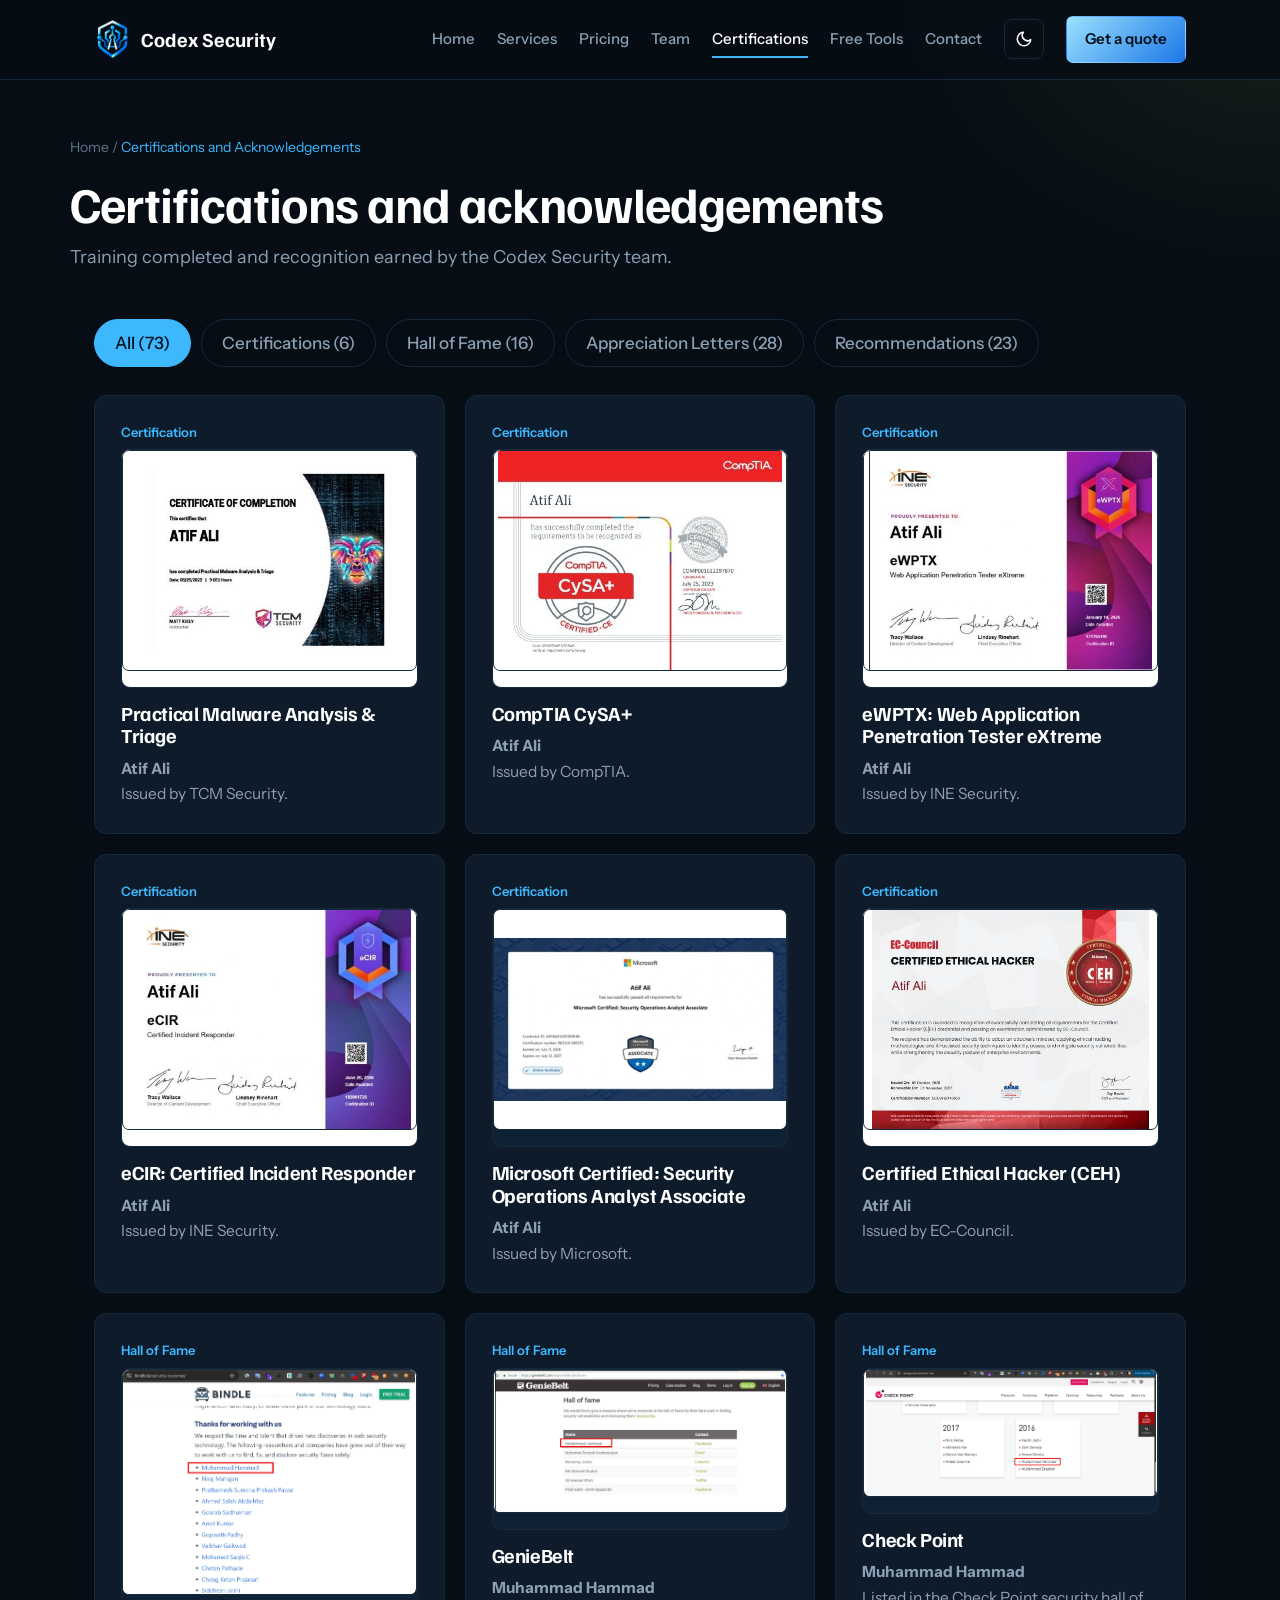
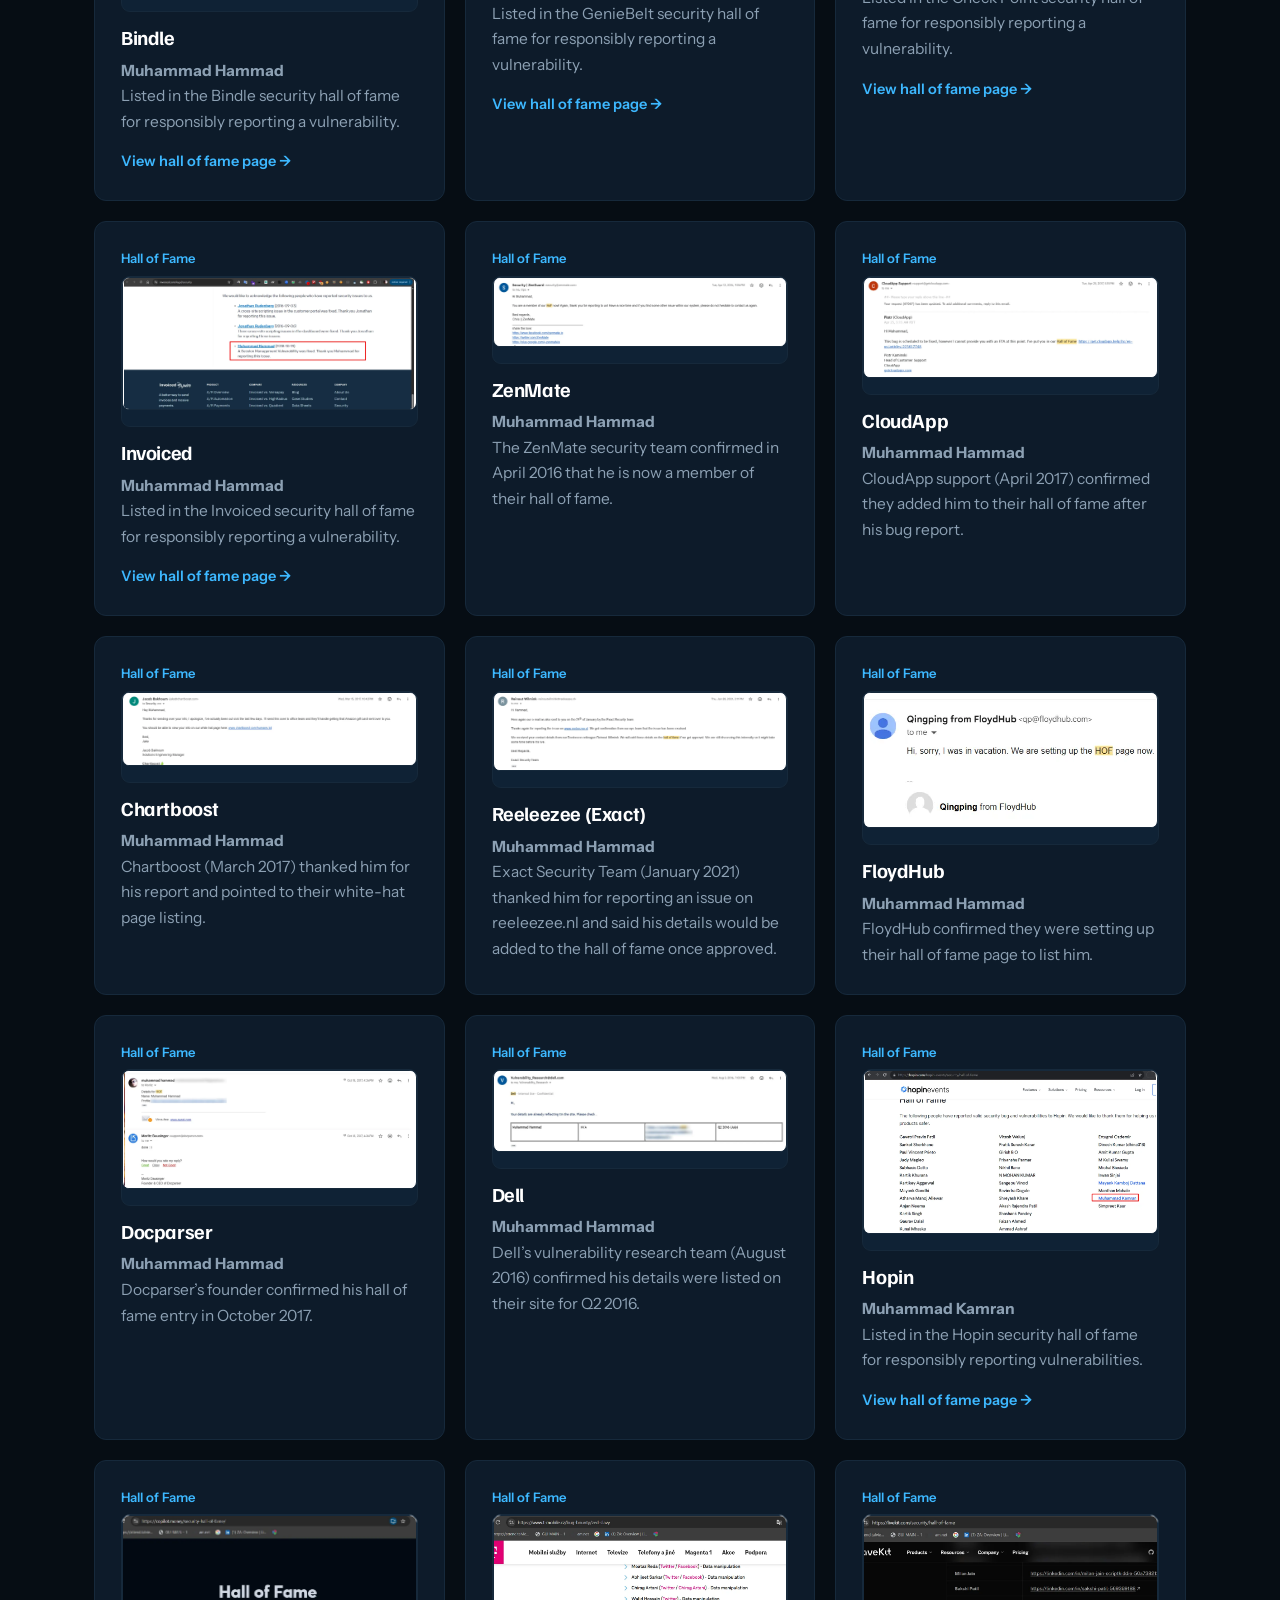
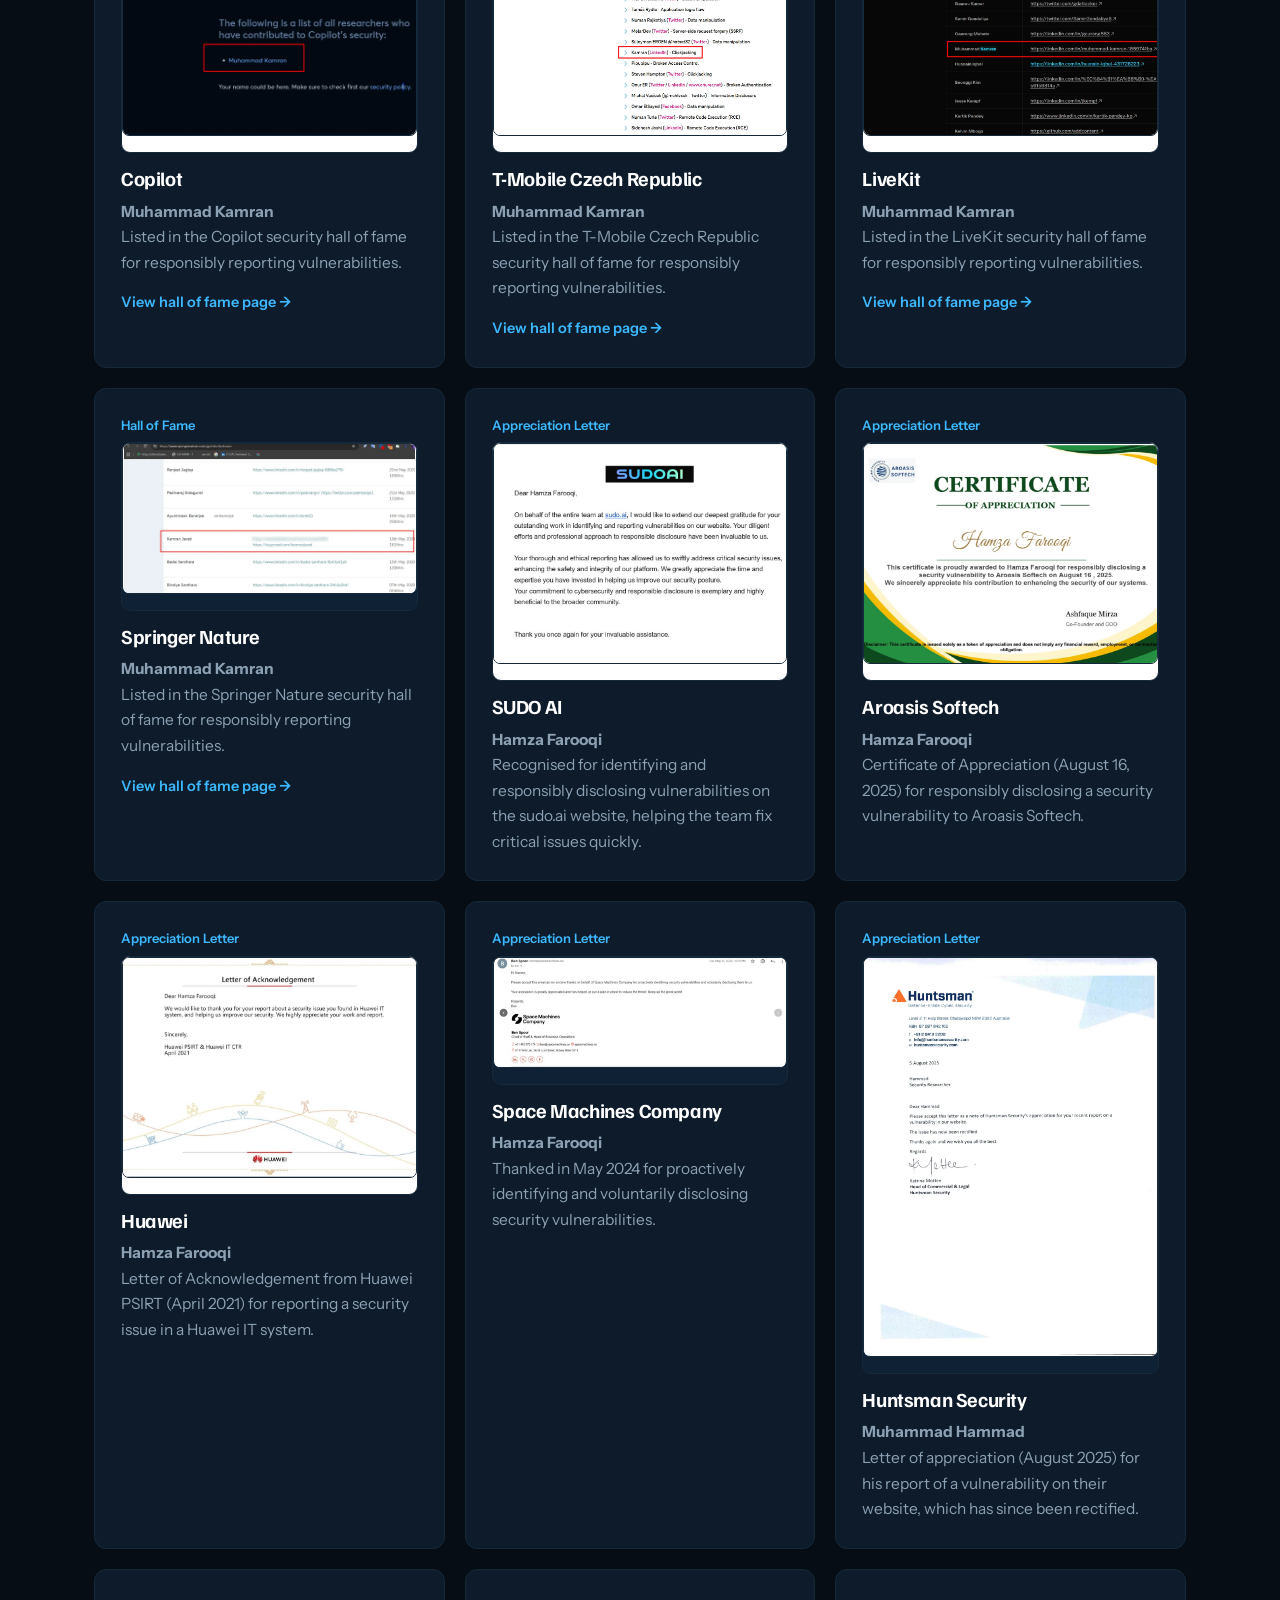
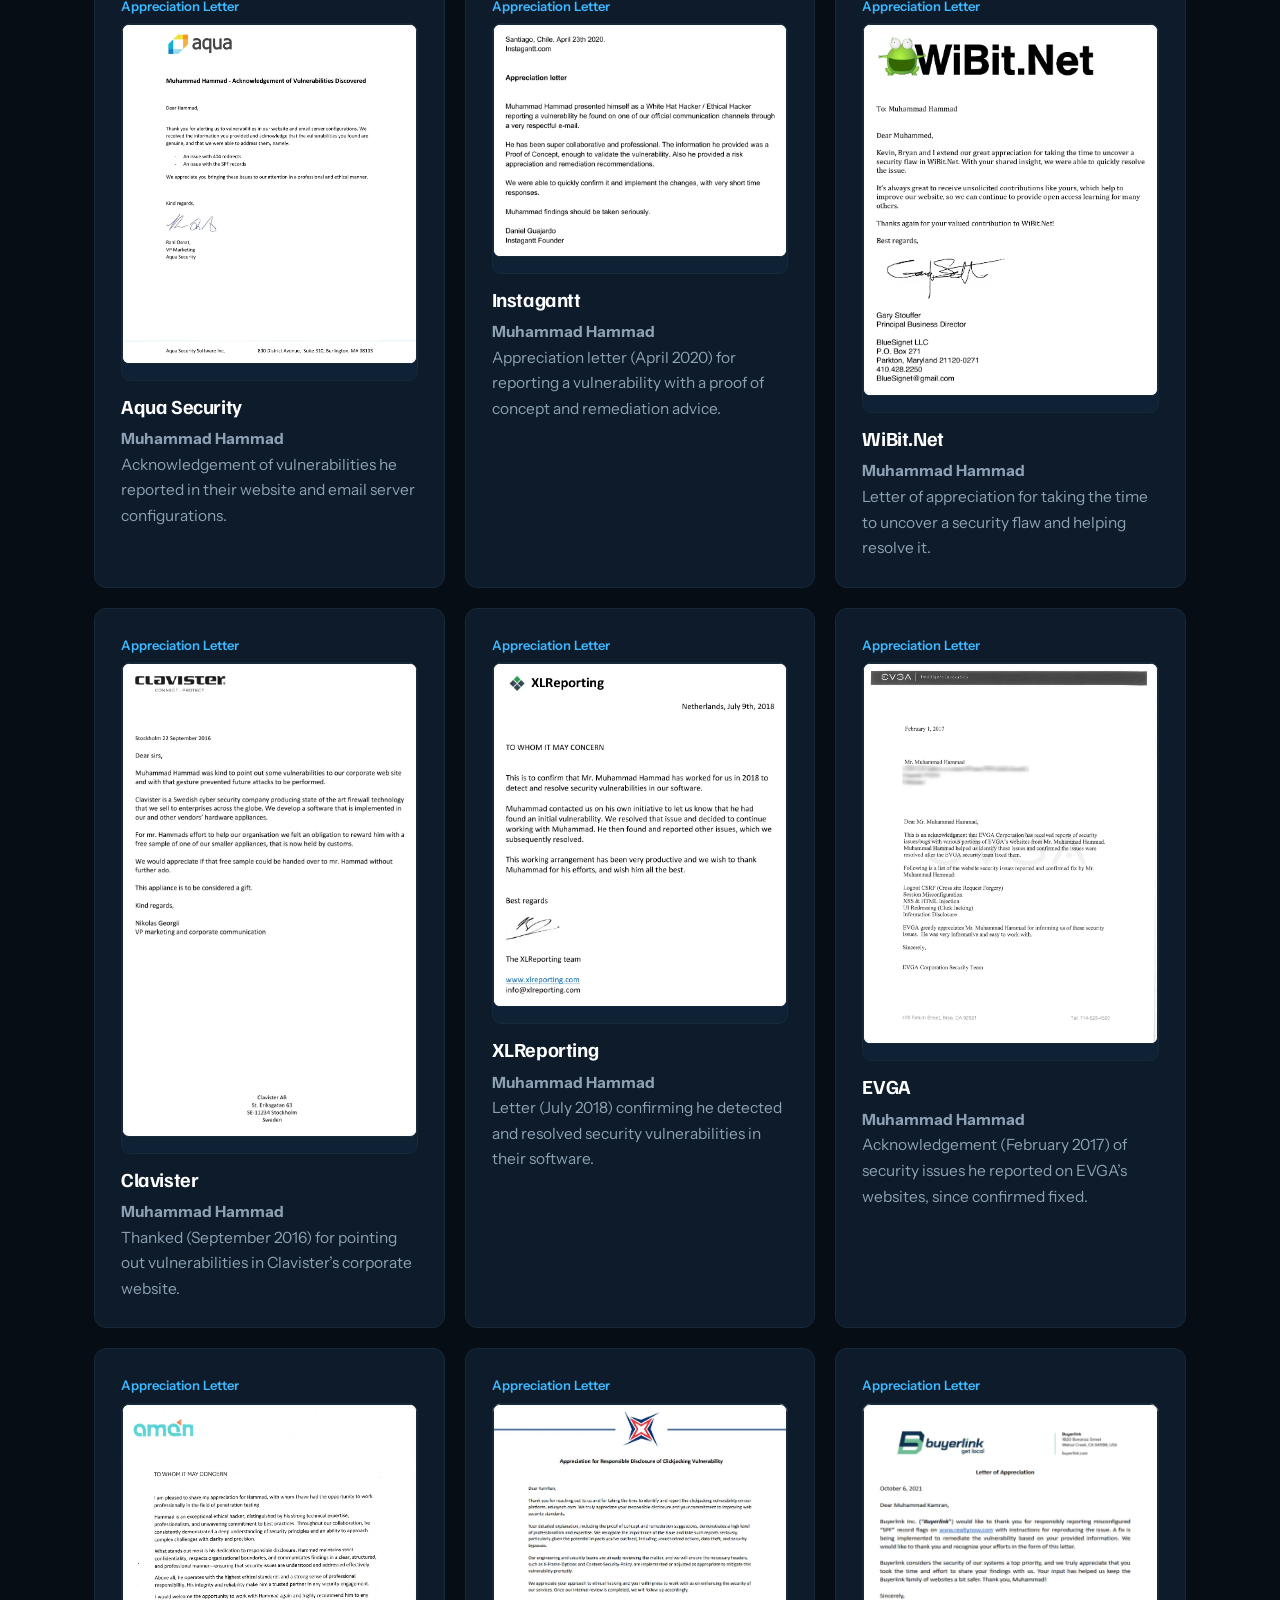
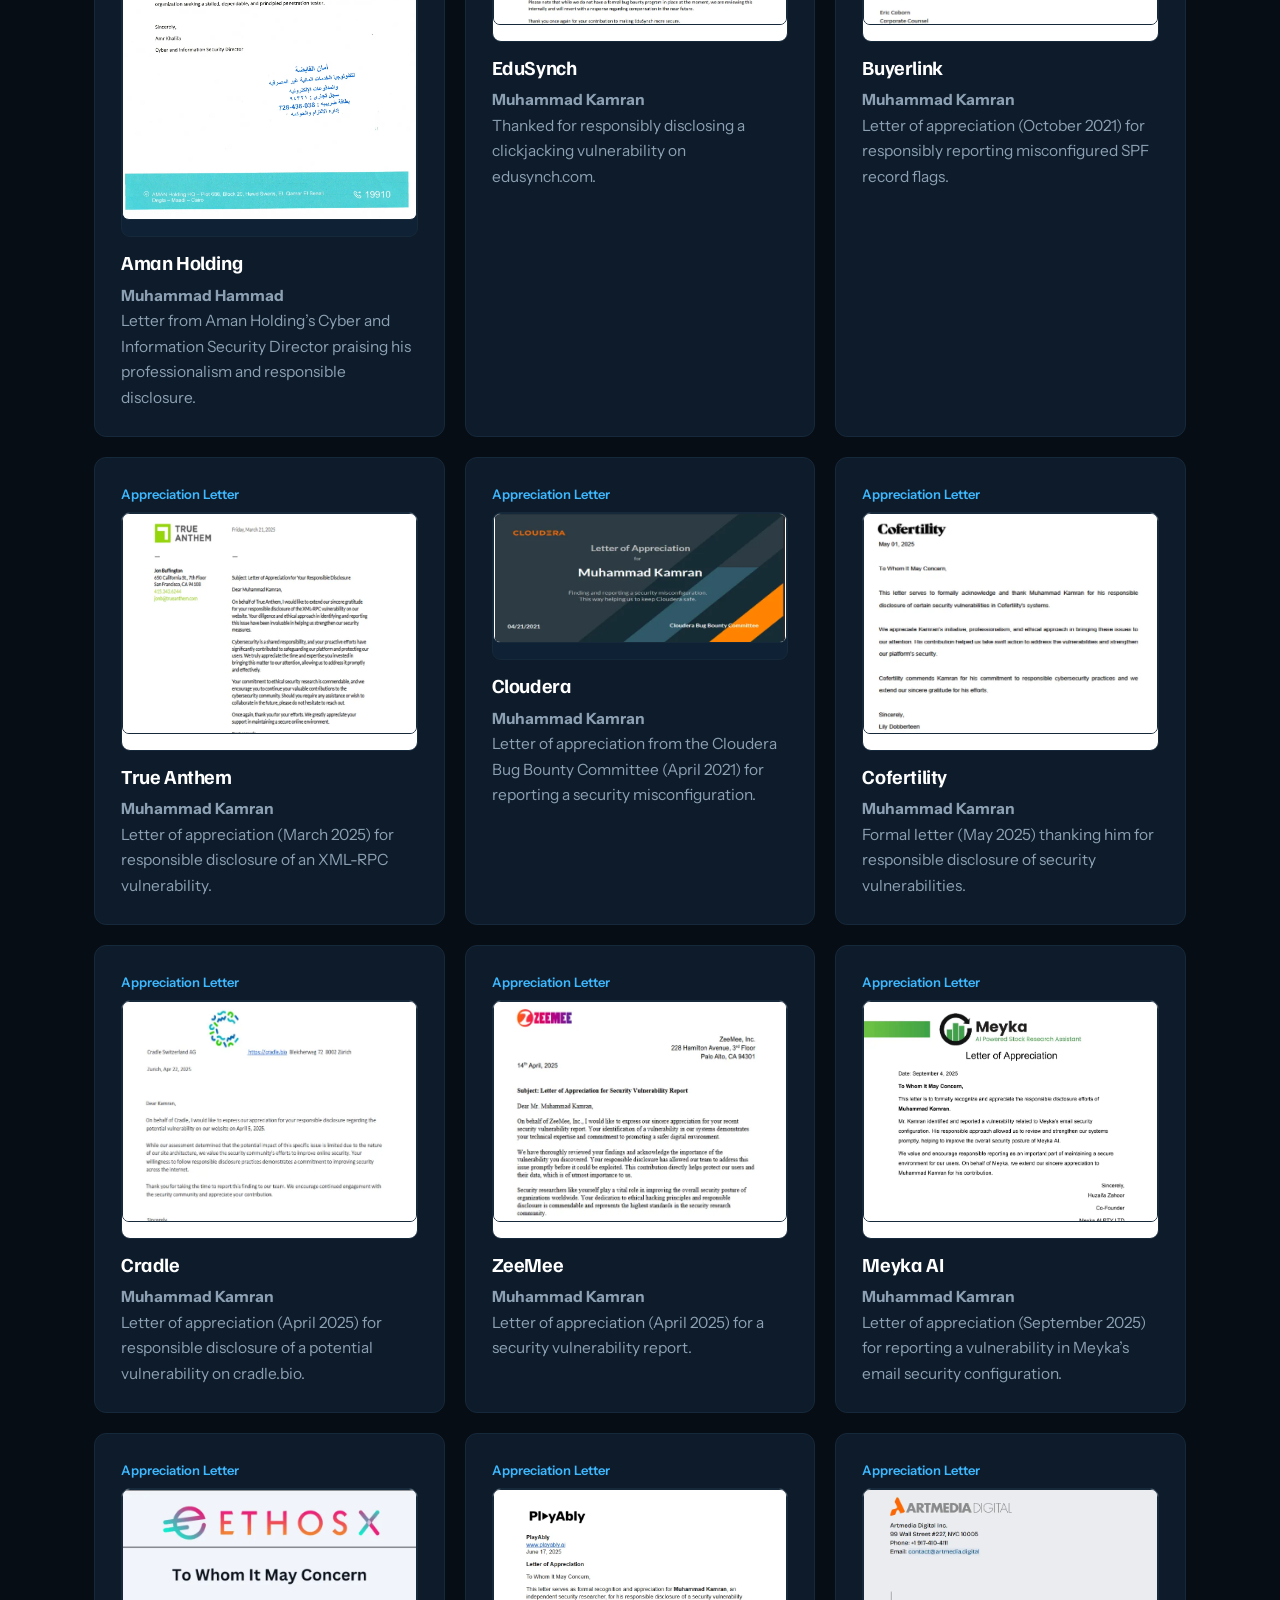
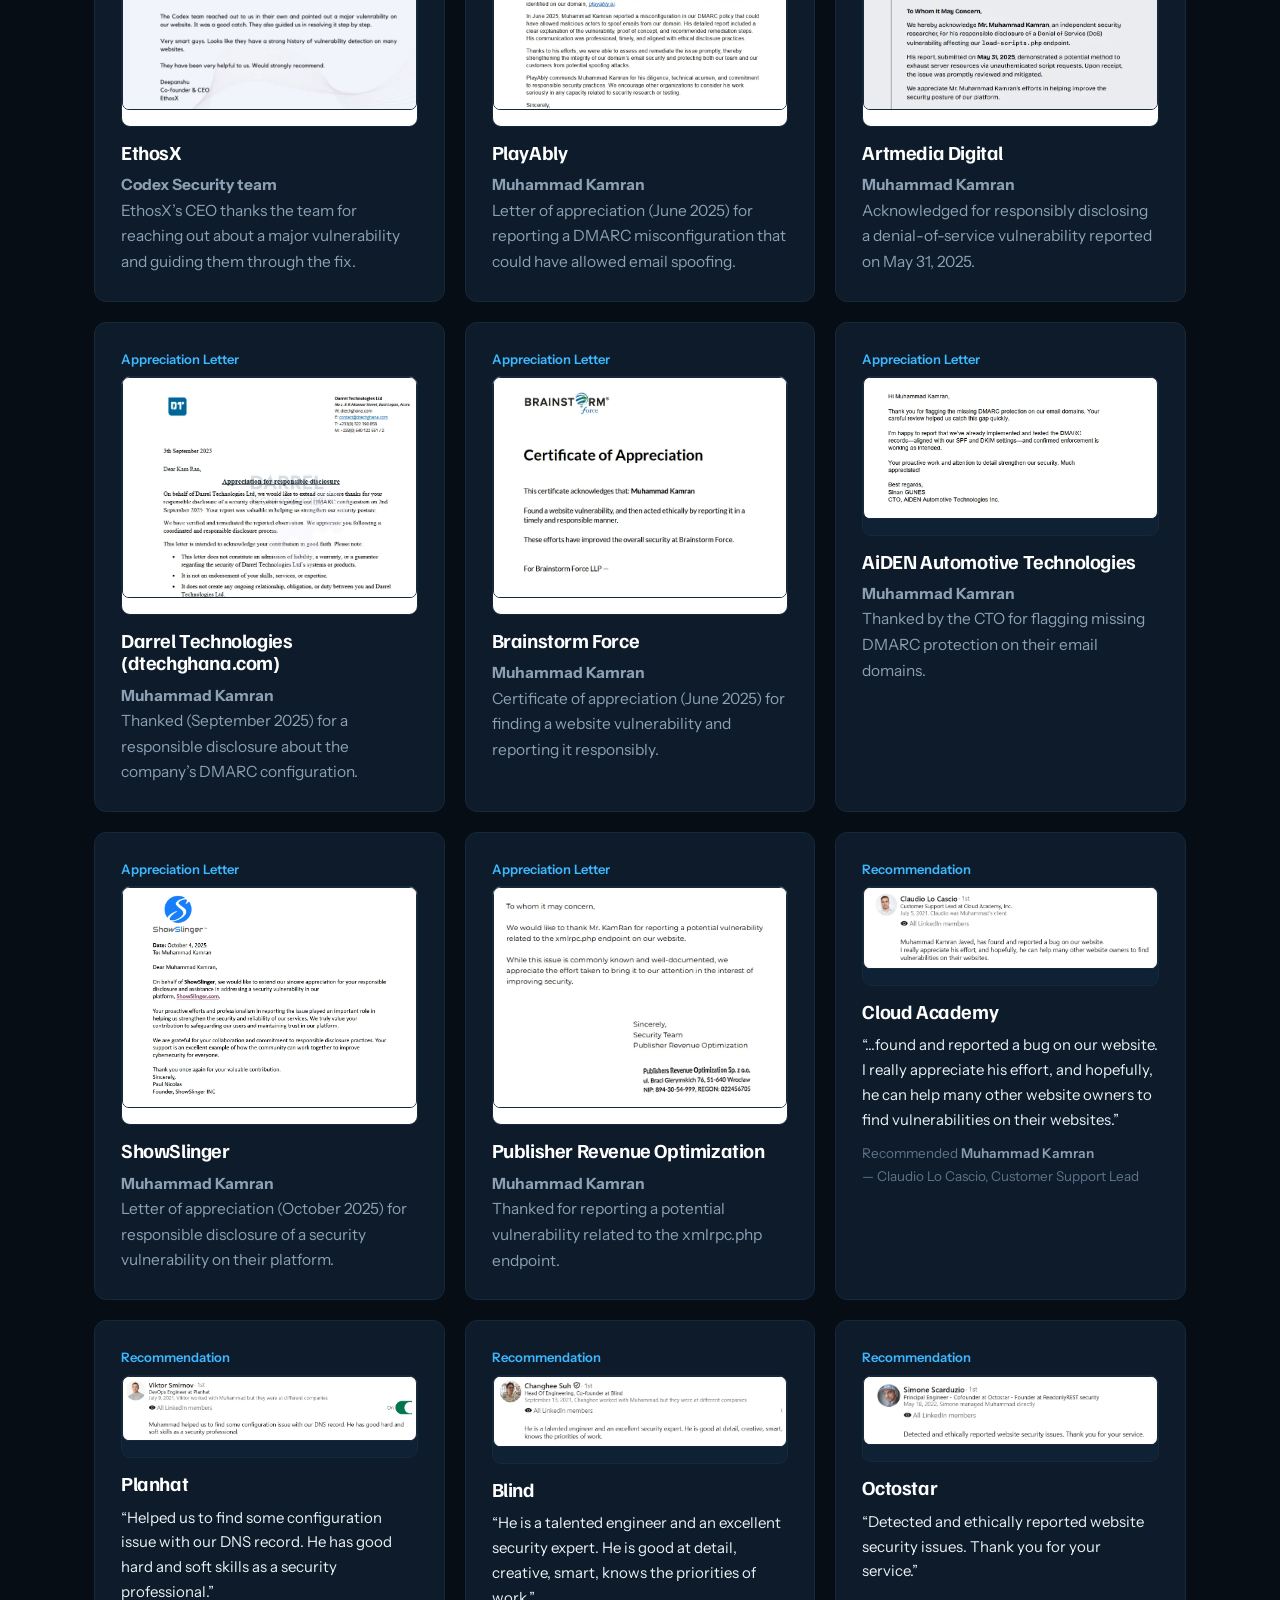
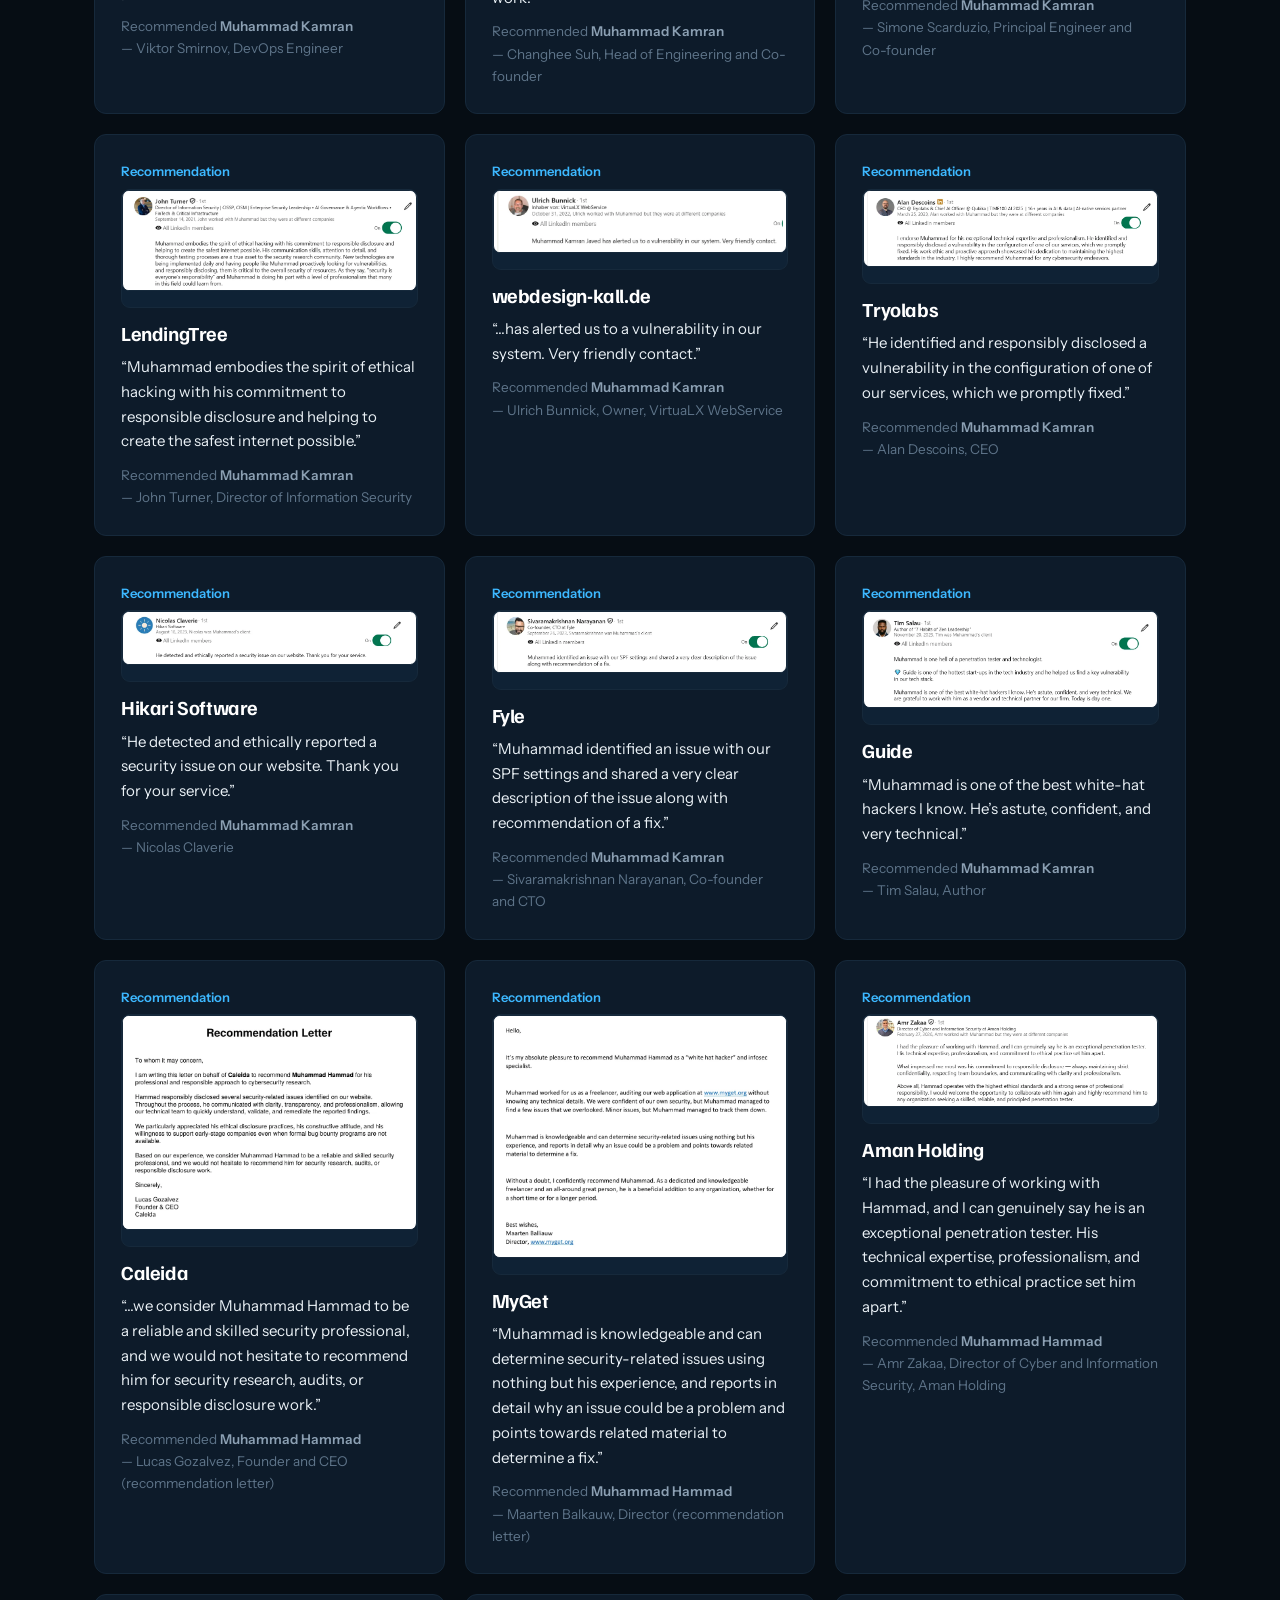
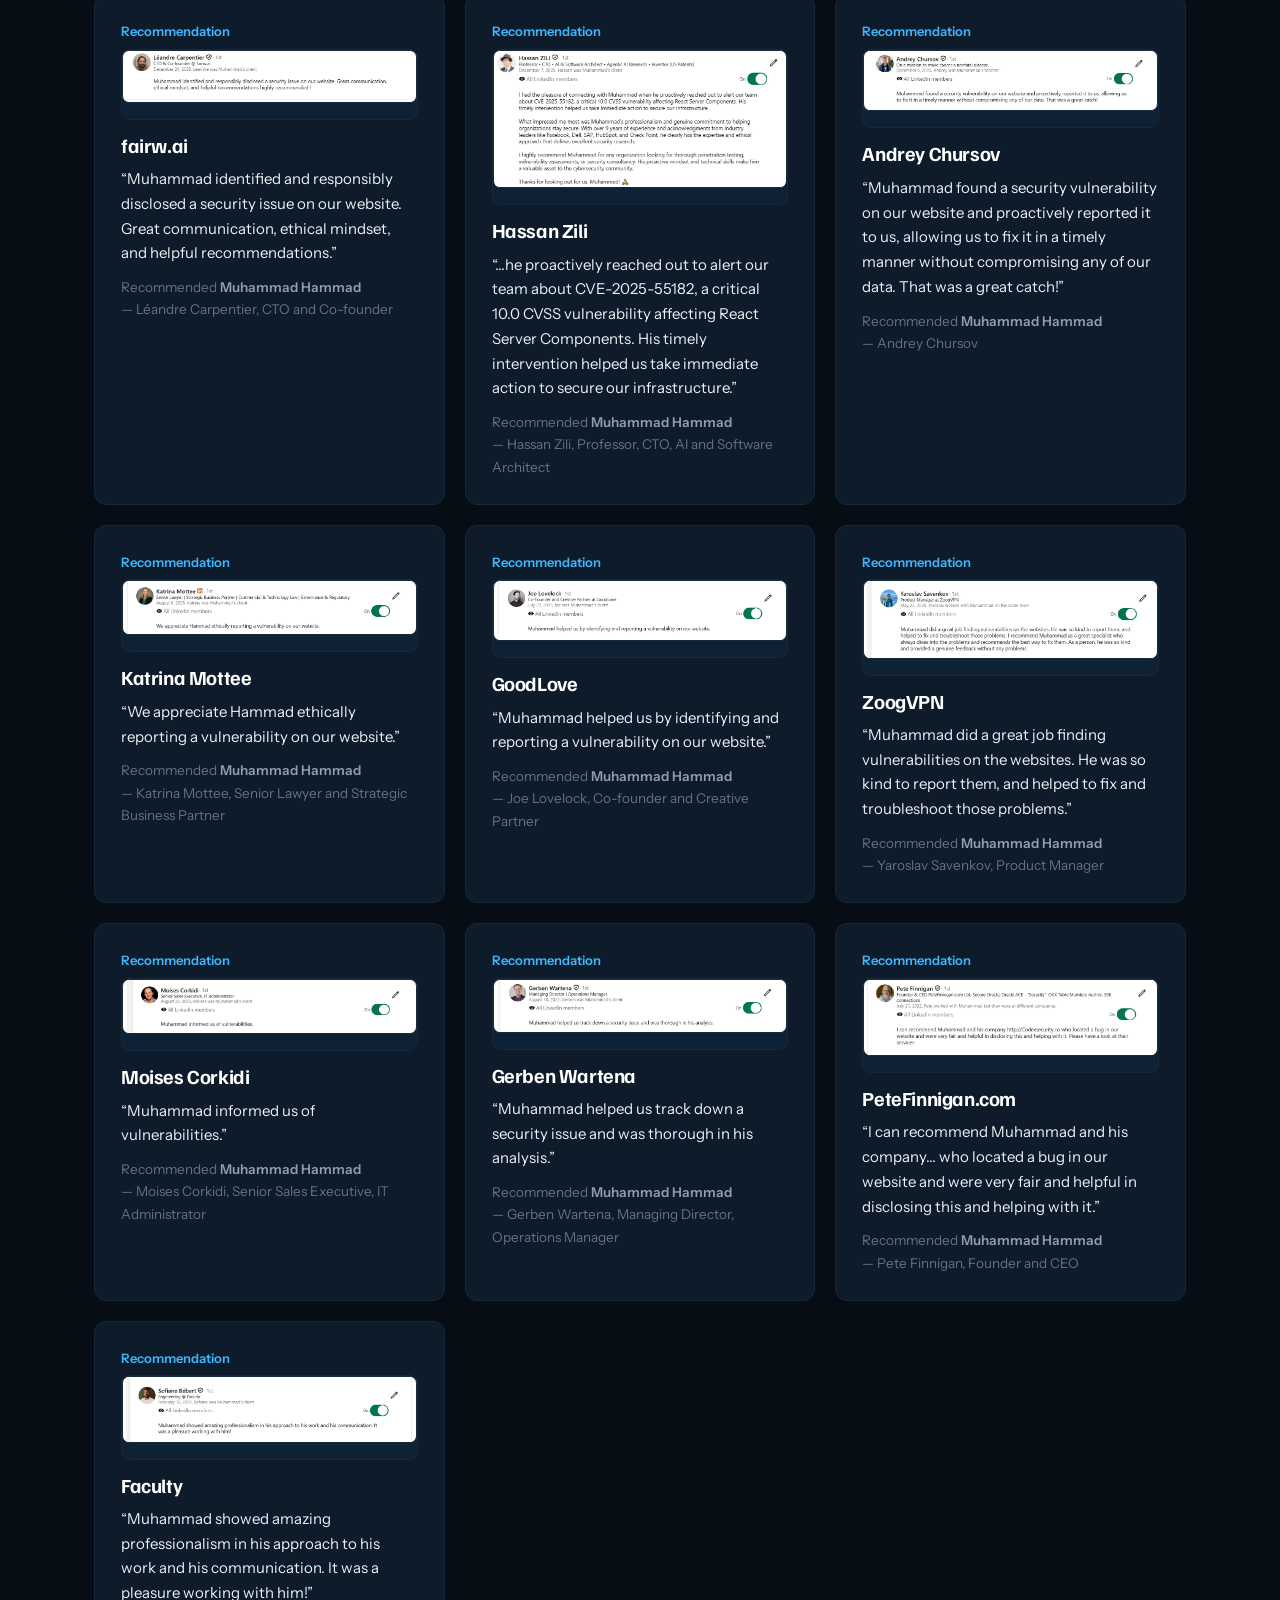
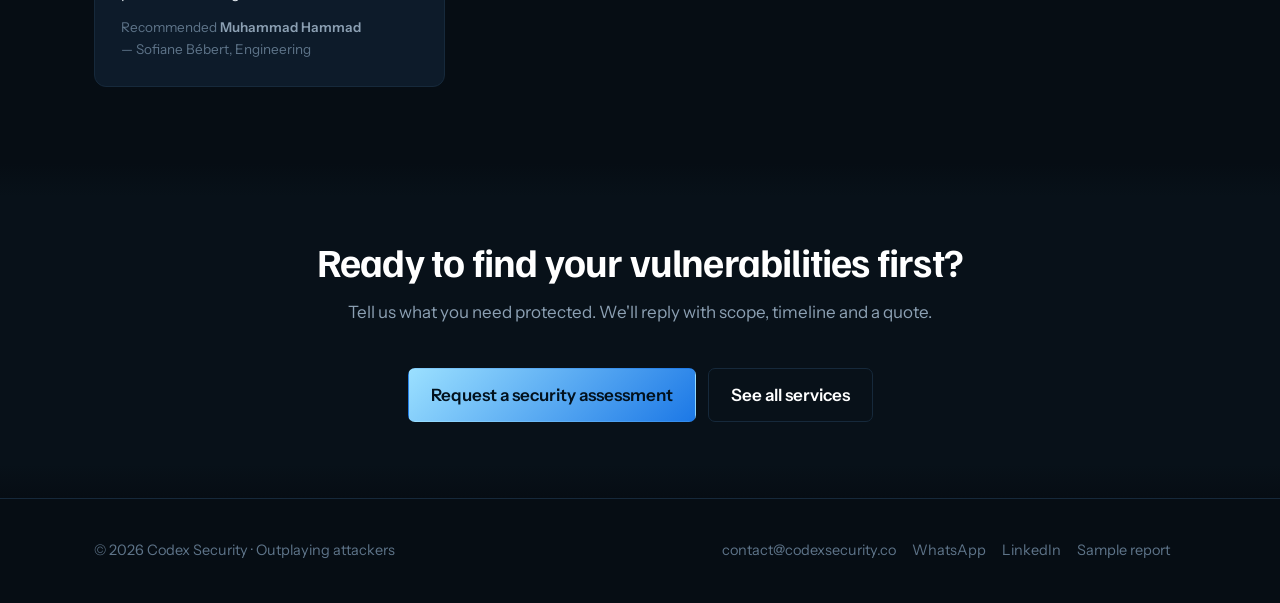
==== commit eabcc812: "Add files via upload" ====
--- a/certifications.html
+++ b/certifications.html
@@ -13,7 +13,7 @@
 <meta name="theme-color" content="#060D14">
 <link href="https://fonts.googleapis.com/css2?family=Familjen+Grotesk:wght@500;700&family=Instrument+Sans:wght@400;500;600&display=swap" rel="stylesheet">
 <link rel="stylesheet" href="styles.css"></head><body>
-<header><div class="wrap"><a class="logo" href="index.html"><img src="[data-uri]" alt="" width="36" height="44">Codex Security</a><button class="nav-toggle" id="navToggle" aria-label="Open menu" aria-expanded="false" aria-controls="siteNav">☰</button><nav id="siteNav"><a href="index.html">Home</a><a href="services.html">Services</a><a href="pricing.html">Pricing</a><a href="team.html">Team</a><a href="certifications.html" aria-current="page">Certifications</a><a href="ssl-test.html">Free SSL Test</a><a href="contact.html">Contact</a><button class="theme-toggle" id="themeToggle" type="button" aria-label="Switch to light mode" title="Switch theme"><svg class="i-moon" viewBox="0 0 24 24" fill="none" stroke="currentColor" stroke-width="2" stroke-linecap="round" stroke-linejoin="round" aria-hidden="true"><path d="M21 12.8A9 9 0 1 1 11.2 3a7 7 0 0 0 9.8 9.8z"/></svg><svg class="i-sun" viewBox="0 0 24 24" fill="none" stroke="currentColor" stroke-width="2" stroke-linecap="round" aria-hidden="true"><circle cx="12" cy="12" r="4"/><path d="M12 2v2M12 20v2M4.9 4.9l1.4 1.4M17.7 17.7l1.4 1.4M2 12h2M20 12h2M4.9 19.1l1.4-1.4M17.7 6.3l1.4-1.4"/></svg><span class="tt-label">Light mode</span></button><a class="btn" href="contact.html" style="padding:10px 18px">Get a quote</a></nav></div></header>
+<header><div class="wrap"><a class="logo" href="index.html"><img src="[data-uri]" alt="" width="36" height="44">Codex Security</a><button class="nav-toggle" id="navToggle" aria-label="Open menu" aria-expanded="false" aria-controls="siteNav">☰</button><nav id="siteNav"><a href="index.html">Home</a><a href="services.html">Services</a><a href="pricing.html">Pricing</a><a href="team.html">Team</a><a href="certifications.html" aria-current="page">Certifications</a><a href="tools.html">Free Tools</a><a href="contact.html">Contact</a><button class="theme-toggle" id="themeToggle" type="button" aria-label="Switch to light mode" title="Switch theme"><svg class="i-moon" viewBox="0 0 24 24" fill="none" stroke="currentColor" stroke-width="2" stroke-linecap="round" stroke-linejoin="round" aria-hidden="true"><path d="M21 12.8A9 9 0 1 1 11.2 3a7 7 0 0 0 9.8 9.8z"/></svg><svg class="i-sun" viewBox="0 0 24 24" fill="none" stroke="currentColor" stroke-width="2" stroke-linecap="round" aria-hidden="true"><circle cx="12" cy="12" r="4"/><path d="M12 2v2M12 20v2M4.9 4.9l1.4 1.4M17.7 17.7l1.4 1.4M2 12h2M20 12h2M4.9 19.1l1.4-1.4M17.7 6.3l1.4-1.4"/></svg><span class="tt-label">Light mode</span></button><a class="btn" href="contact.html" style="padding:10px 18px">Get a quote</a></nav></div></header>
 
 <div class="wrap pagehead"><div class="crumbs"><a href="index.html">Home</a> / <span aria-current="page">Certifications and Acknowledgements</span></div><h1>Certifications and acknowledgements</h1><p>Training completed and recognition earned by the Codex Security team.</p></div>
 <section style="padding-top:24px"><div class="wrap"><div class="tabs" role="group" aria-label="Filter"><button aria-pressed="true" data-f="All">All (73)</button><button aria-pressed="false" data-f="Certification">Certifications (6)</button><button aria-pressed="false" data-f="Hall of Fame">Hall of Fame (16)</button><button aria-pressed="false" data-f="Appreciation Letter">Appreciation Letters (28)</button><button aria-pressed="false" data-f="Recommendation">Recommendations (23)</button></div>
@@ -29,7 +29,7 @@
  document.querySelectorAll("img[data-proof]:not([src])").forEach(i=>io.observe(i))}
 document.addEventListener("DOMContentLoaded",loadVisible);
 </script><section class="alt"><div class="wrap" style="text-align:center"><h2>Ready to find your vulnerabilities first?</h2><p class="lead" style="margin-left:auto;margin-right:auto">Tell us what you need protected. We'll reply with scope, timeline and a quote.</p><div class="cta" style="justify-content:center"><a class="btn" href="contact.html">Request a security assessment</a><a class="btn ghost" href="services.html">See all services</a></div></div></section>
-<footer><div class="wrap"><span>&copy; 2026 Codex Security · Outplaying attackers</span><span><a href="mailto:contact@codexsecurity.co">contact@codexsecurity.co</a><a href="https://wa.me/447743740462">WhatsApp</a><a href="https://www.linkedin.com/company/codex-security" target="_blank" rel="noopener">LinkedIn</a></span></div></footer>
+<footer><div class="wrap"><span>&copy; 2026 Codex Security · Outplaying attackers</span><span><a href="mailto:contact@codexsecurity.co">contact@codexsecurity.co</a><a href="https://wa.me/447743740462">WhatsApp</a><a href="https://www.linkedin.com/company/codex-security" target="_blank" rel="noopener">LinkedIn</a><a href="sample-report.html">Sample report</a></span></div></footer>
 <div class="lightbox" id="lb" hidden><img alt=""></div>
 <script>
 const lb=document.getElementById("lb"),li=lb.querySelector("img");
--- a/styles.css
+++ b/styles.css
@@ -240,3 +240,38 @@
 .rec .proof:not(.cert):not(.rec-wide) img{aspect-ratio:4/3!important;object-fit:cover;object-position:top;width:100%}
 .rec .proof.cert img{aspect-ratio:4/3!important;object-fit:contain}
 .tabs button{white-space:nowrap}
+
+/* ---- sample report, finding, timeline, tools ---- */
+.sev{display:inline-block;font-size:12.5px;font-weight:700;letter-spacing:.03em;padding:3px 10px;border-radius:999px;color:#fff}
+.sev.critical{background:#C0182B}.sev.high{background:#E8590C}.sev.medium{background:#B88400}.sev.low{background:#2F9E6B}
+.finding{display:grid;grid-template-columns:1.1fr 1fr;gap:26px;align-items:start}
+.finding .meta{display:flex;flex-wrap:wrap;gap:8px;margin:12px 0 16px}
+.finding .meta span.tag{font-size:12.5px;border:1px solid var(--line);color:var(--mute);padding:3px 10px;border-radius:999px}
+.finding h4{color:var(--head);font-size:15px;margin:16px 0 4px}
+.finding p{color:var(--mute);font-size:15.5px}
+pre.code{background:var(--card-2);border:1px solid var(--line);border-radius:10px;padding:16px;overflow:auto;font:13px/1.55 ui-monospace,SFMono-Regular,Menlo,Consolas,monospace;color:var(--ink);margin:0}
+pre.code .k{color:var(--gold-l)}pre.code .r{color:#ff8a80}
+.timeline{display:grid;gap:0;border:1px solid var(--line);border-radius:12px;overflow:hidden;background:var(--card)}
+.timeline .row{display:grid;grid-template-columns:110px 1fr;gap:18px;padding:16px 22px;border-top:1px solid var(--line)}
+.timeline .row:first-child{border-top:0}
+.timeline .when{font-weight:700;color:var(--gold)}
+.timeline .row p{color:var(--mute);font-size:15px}.timeline .row strong{color:var(--head);display:block;margin-bottom:2px}
+.report-cover{background:linear-gradient(160deg,#07131F,#0B2239);border:1px solid var(--line);border-radius:14px;padding:30px;color:#fff;max-width:380px;aspect-ratio:3/4;display:flex;flex-direction:column;justify-content:space-between;box-shadow:0 24px 60px -24px rgba(0,0,0,.6)}
+.report-cover small{color:#8CA0B3;letter-spacing:.14em;text-transform:uppercase;font-size:11px}
+.report-cover h3{color:#fff;font-size:30px;line-height:1.1;margin:8px 0}
+.report-cover .cnt{display:grid;grid-template-columns:repeat(4,1fr);gap:8px}
+.report-cover .cnt div{border-radius:8px;padding:10px 4px;text-align:center;font-size:11px}
+.report-cover .cnt b{display:block;font-size:22px}
+.tool-tabs{margin-bottom:22px}
+.tool-panel[hidden]{display:none}
+.tool-box{background:var(--card);border:1px solid var(--line);border-radius:14px;padding:26px}
+.tool-row{display:flex;gap:10px;flex-wrap:wrap}.tool-row input{flex:1;min-width:220px}
+.res{display:grid;gap:10px;margin-top:20px}
+.res .item{display:flex;gap:12px;align-items:flex-start;border:1px solid var(--line);border-radius:10px;padding:12px 14px;background:var(--card-2)}
+.res .item b{color:var(--head)}.res .item span.d{color:var(--mute);font-size:14.5px;display:block;word-break:break-word}
+.pill{flex:none;font-size:12px;font-weight:700;padding:3px 10px;border-radius:999px;color:#fff}
+.pill.ok{background:#2F9E6B}.pill.warn{background:#B88400}.pill.bad{background:#C0182B}
+.bar{height:8px;border-radius:999px;background:var(--line);overflow:hidden;margin:12px 0 6px}.bar i{display:block;height:100%;width:0;transition:width .3s,background .3s}
+.jwt-grid{display:grid;grid-template-columns:1fr 1fr;gap:16px;margin-top:18px}
+textarea.mono{font-family:ui-monospace,Menlo,Consolas,monospace;font-size:13px;width:100%}
+@media(max-width:860px){.finding,.jwt-grid{grid-template-columns:1fr}.timeline .row{grid-template-columns:1fr;gap:4px}.report-cover{max-width:none}}
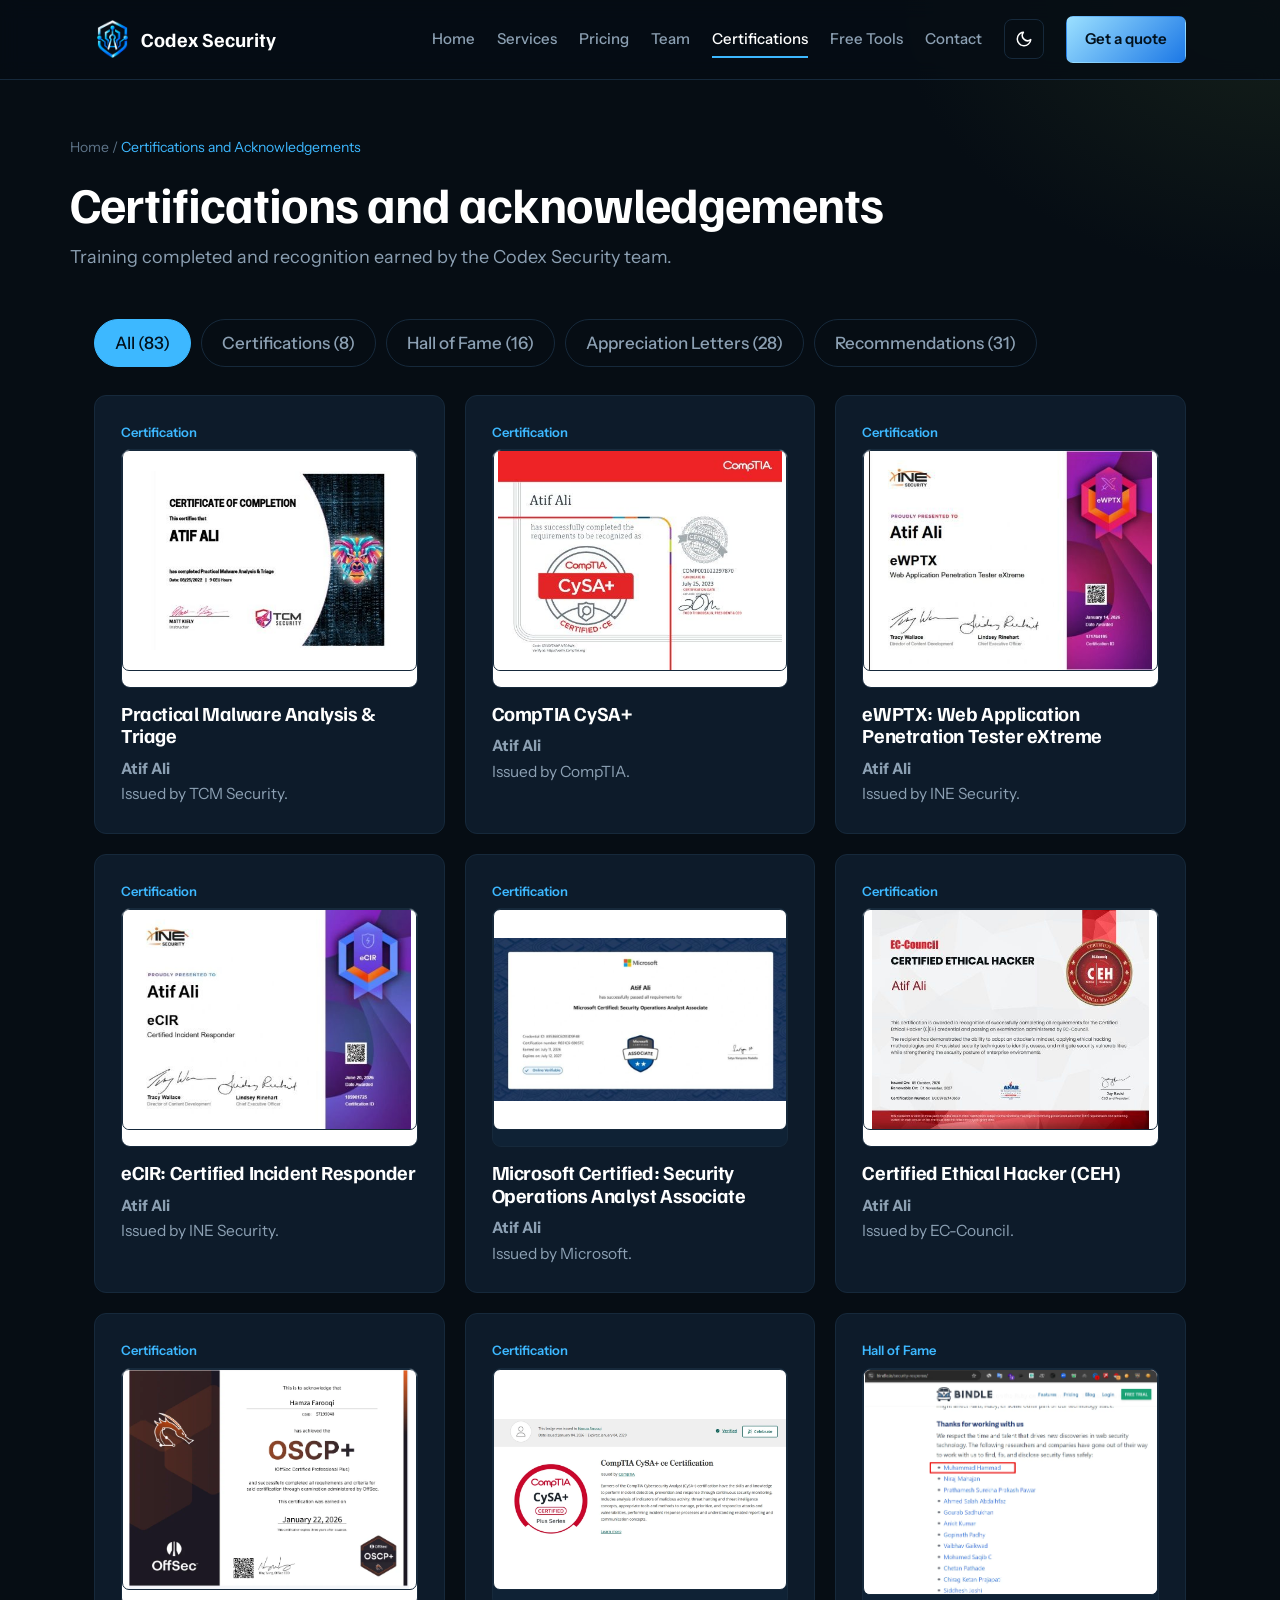
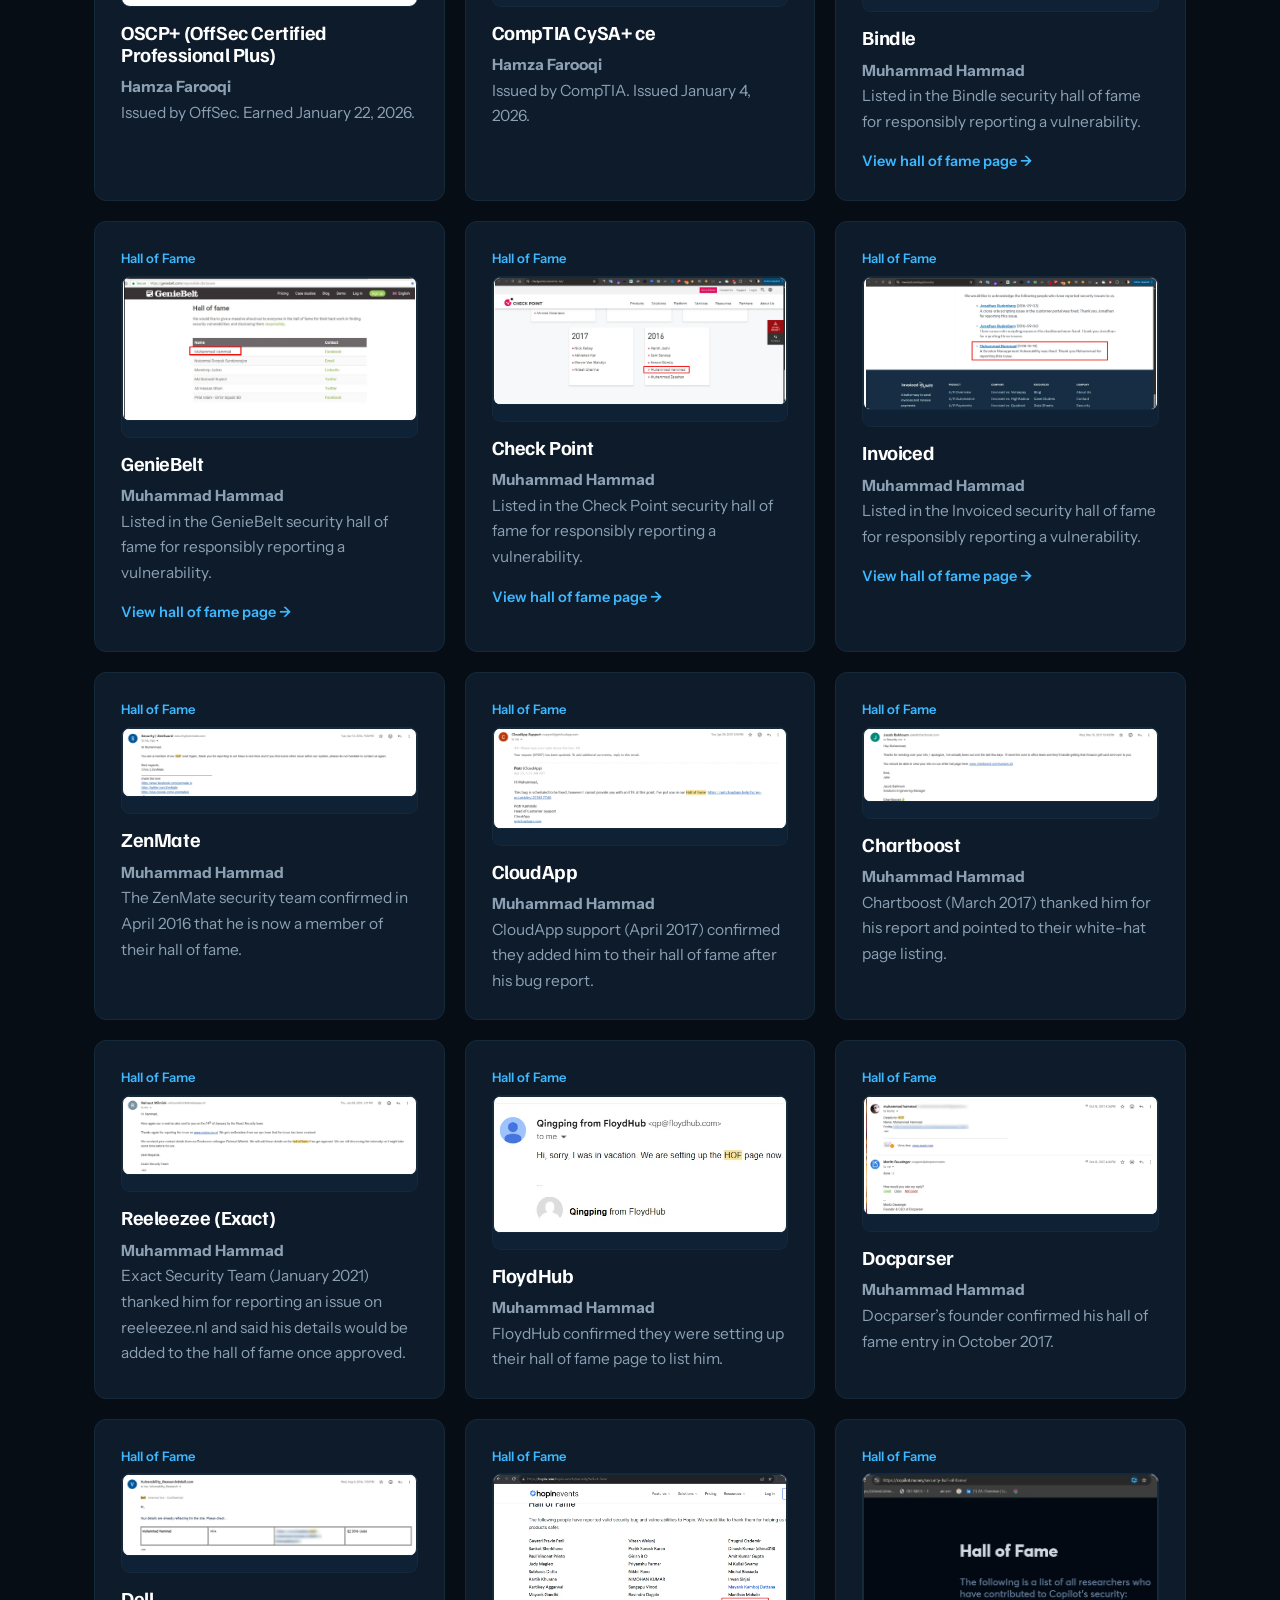
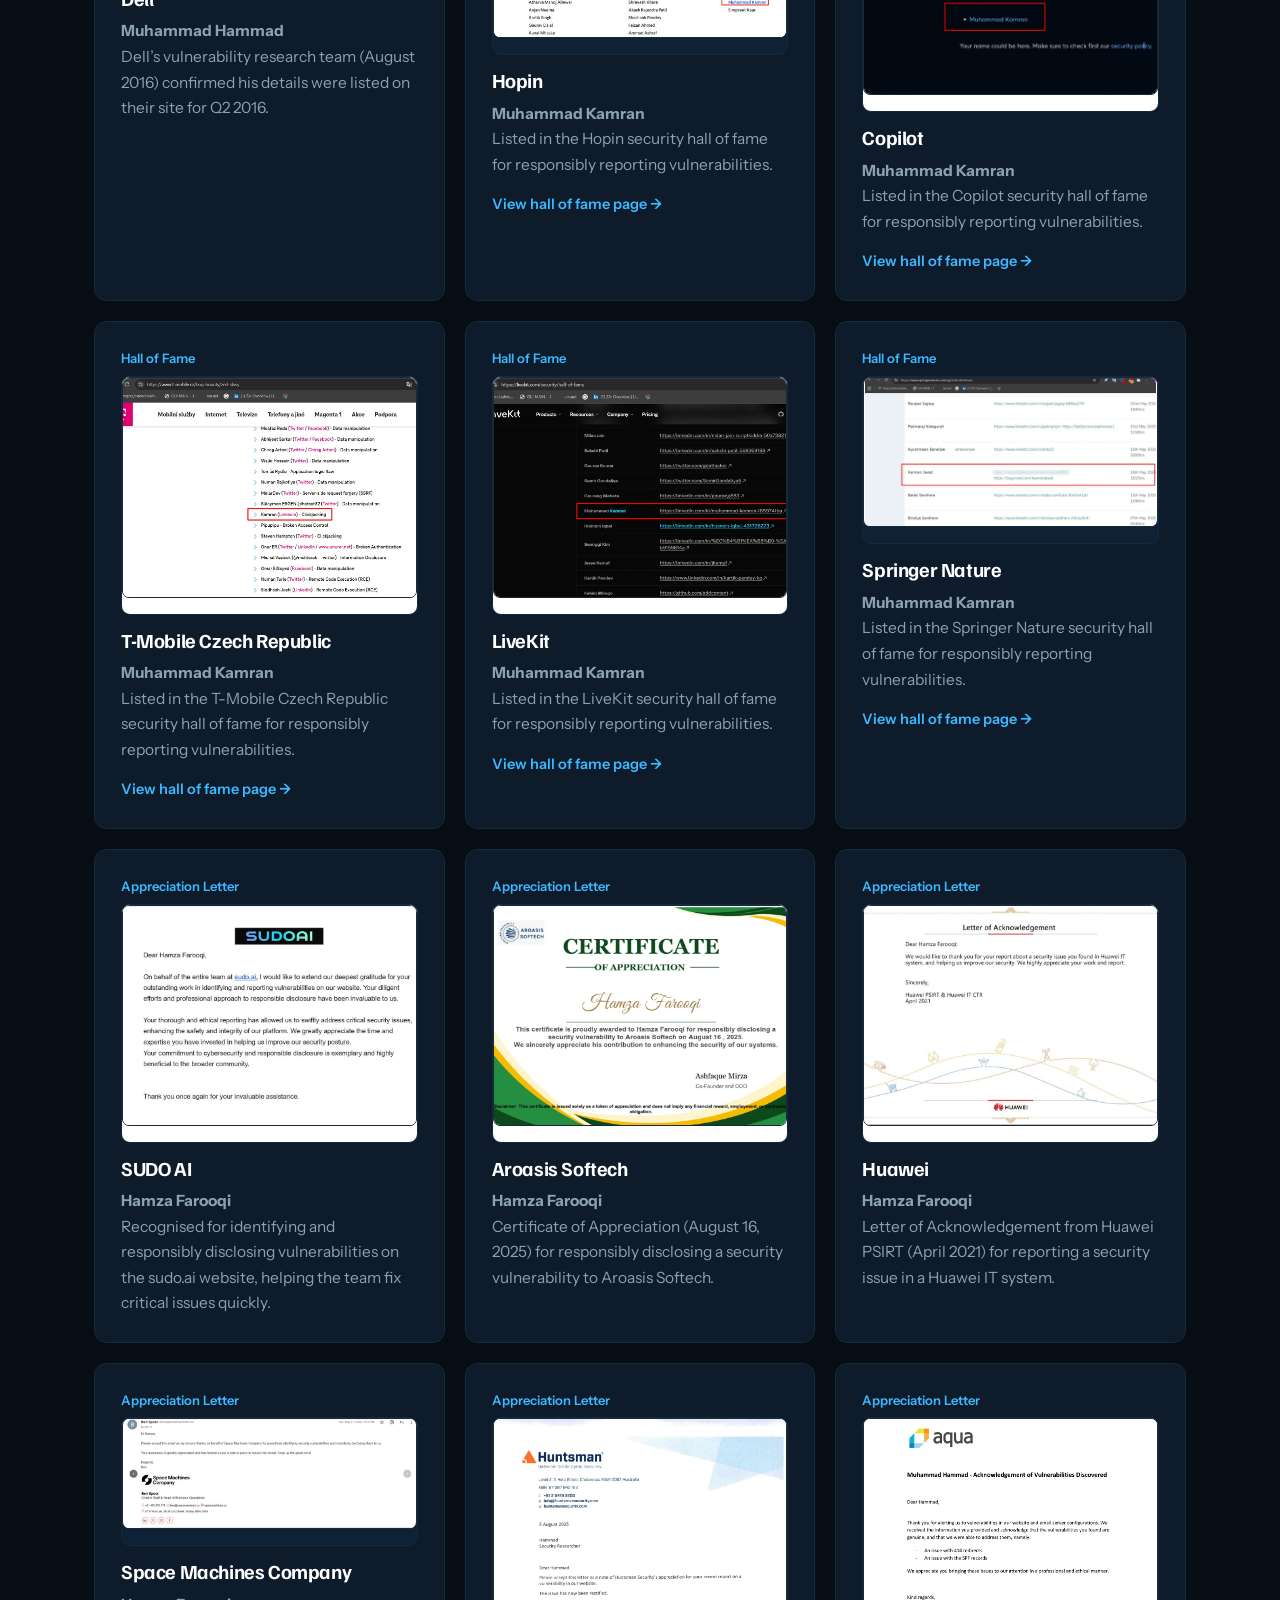
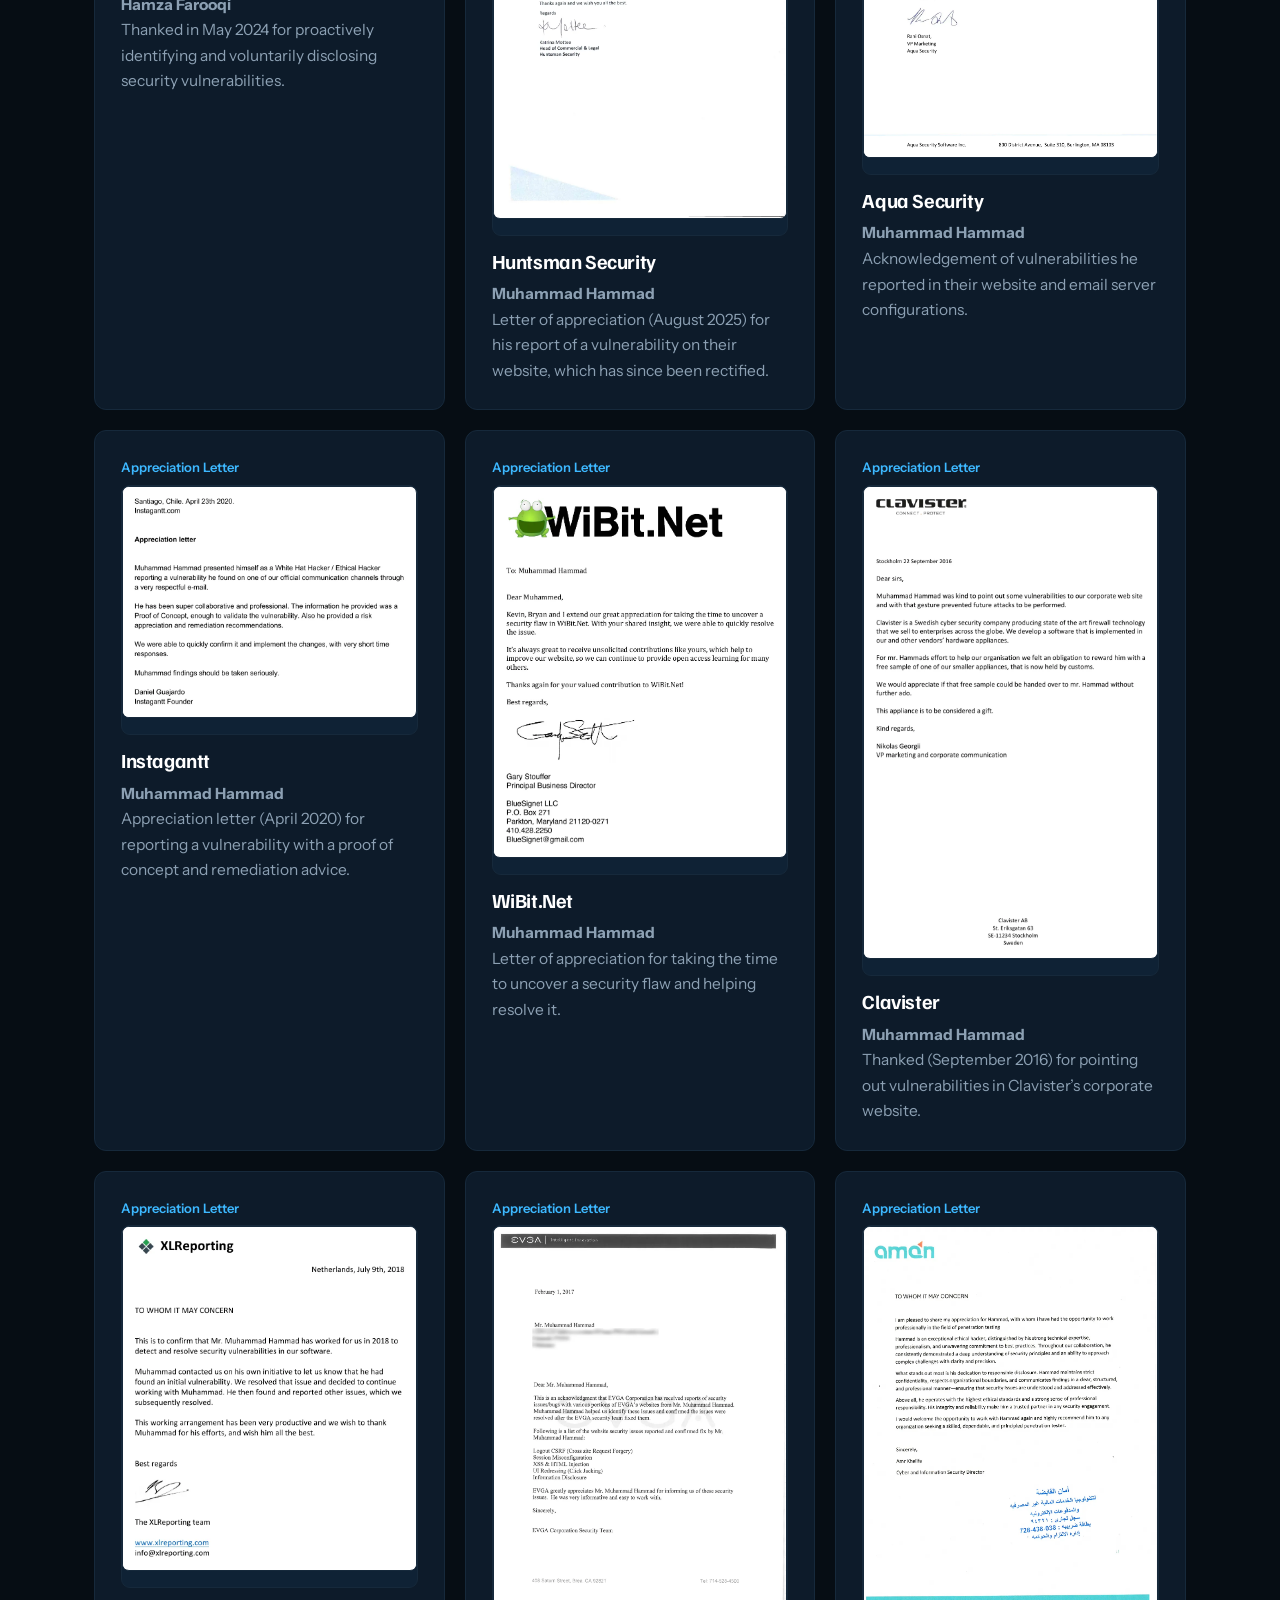
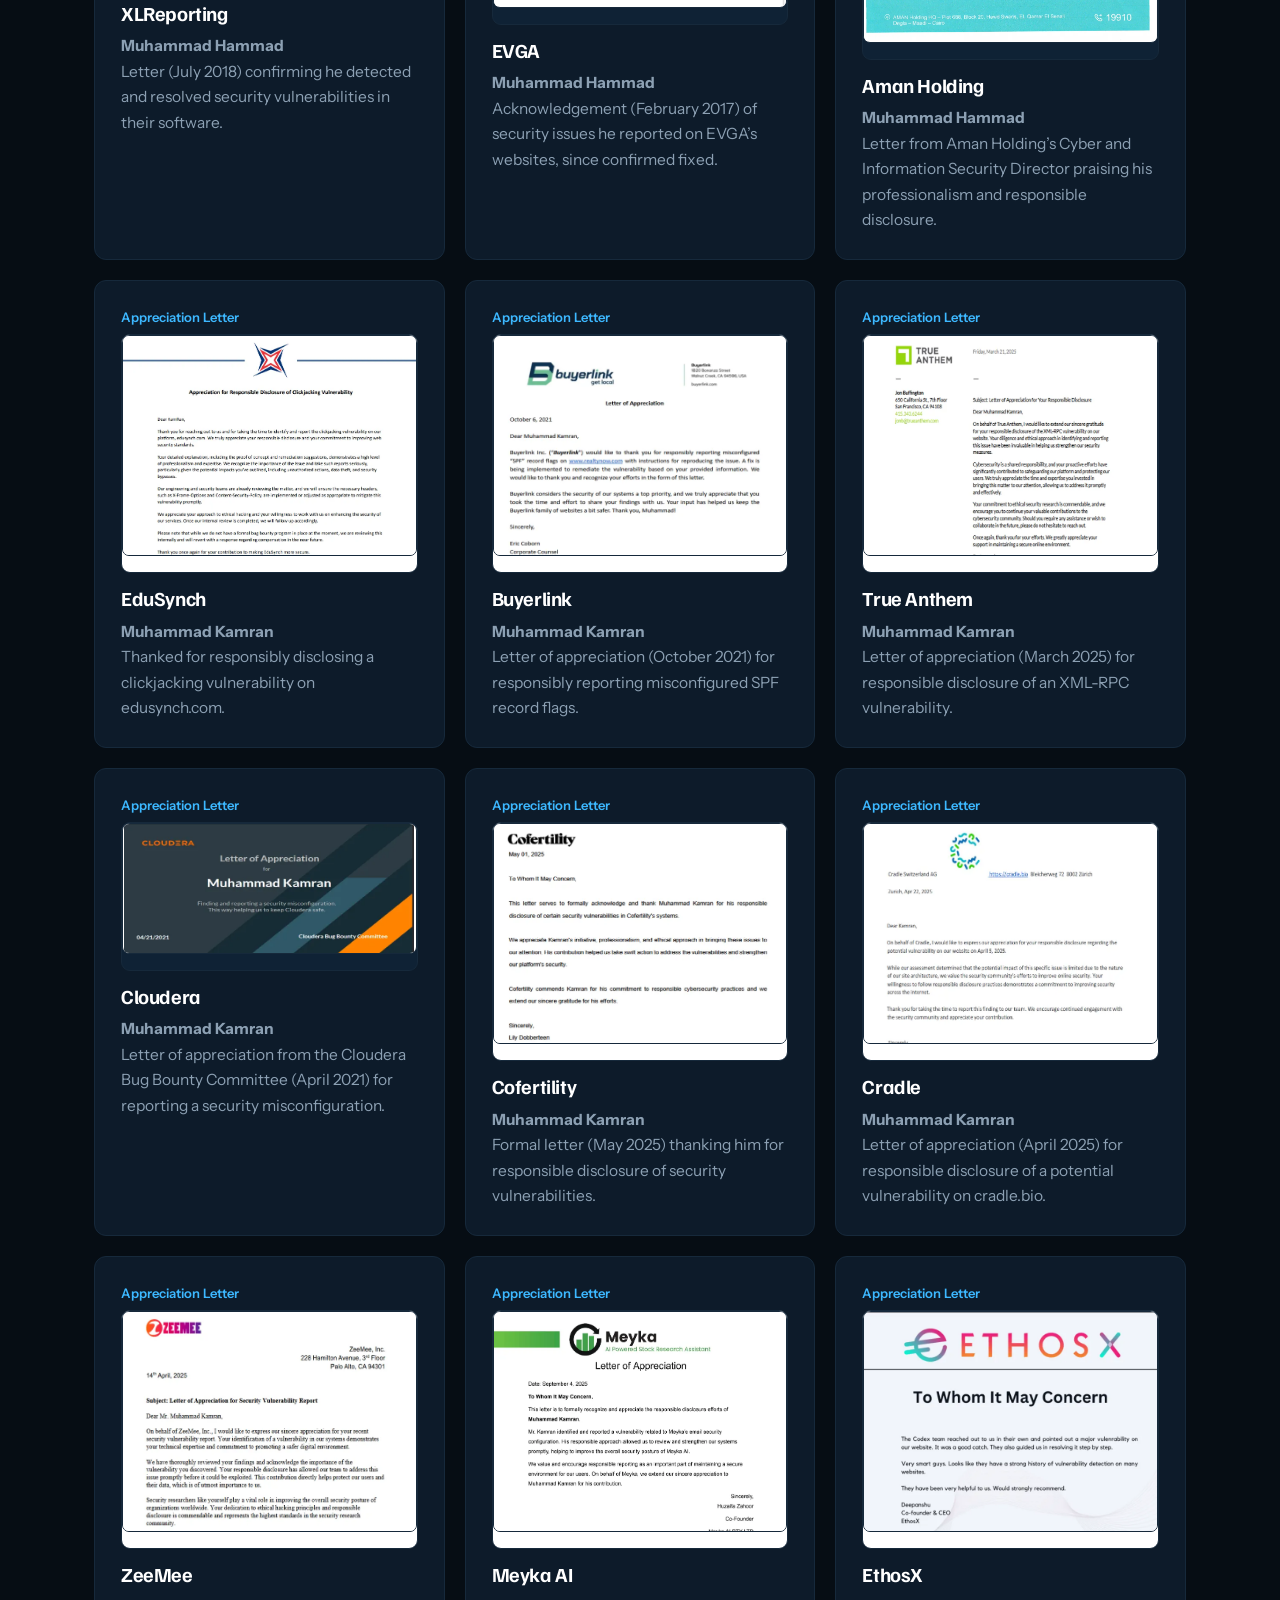
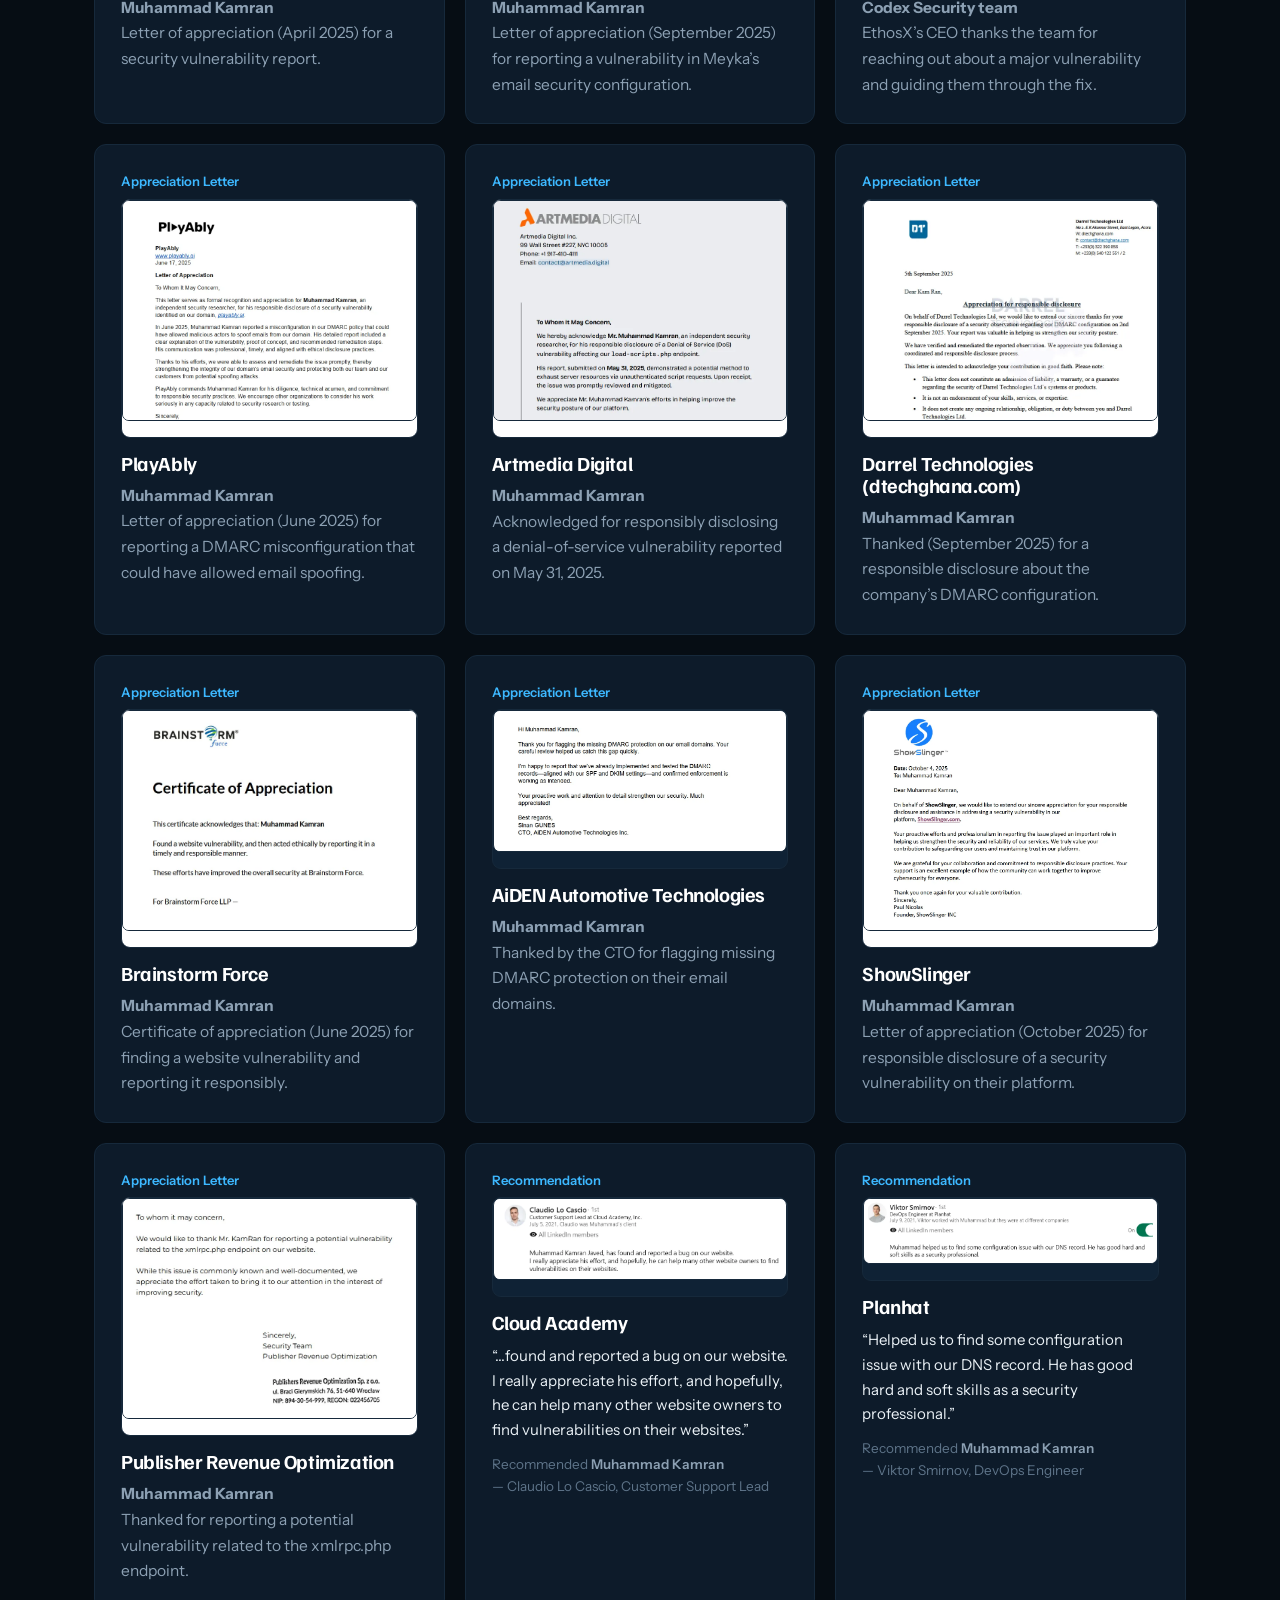
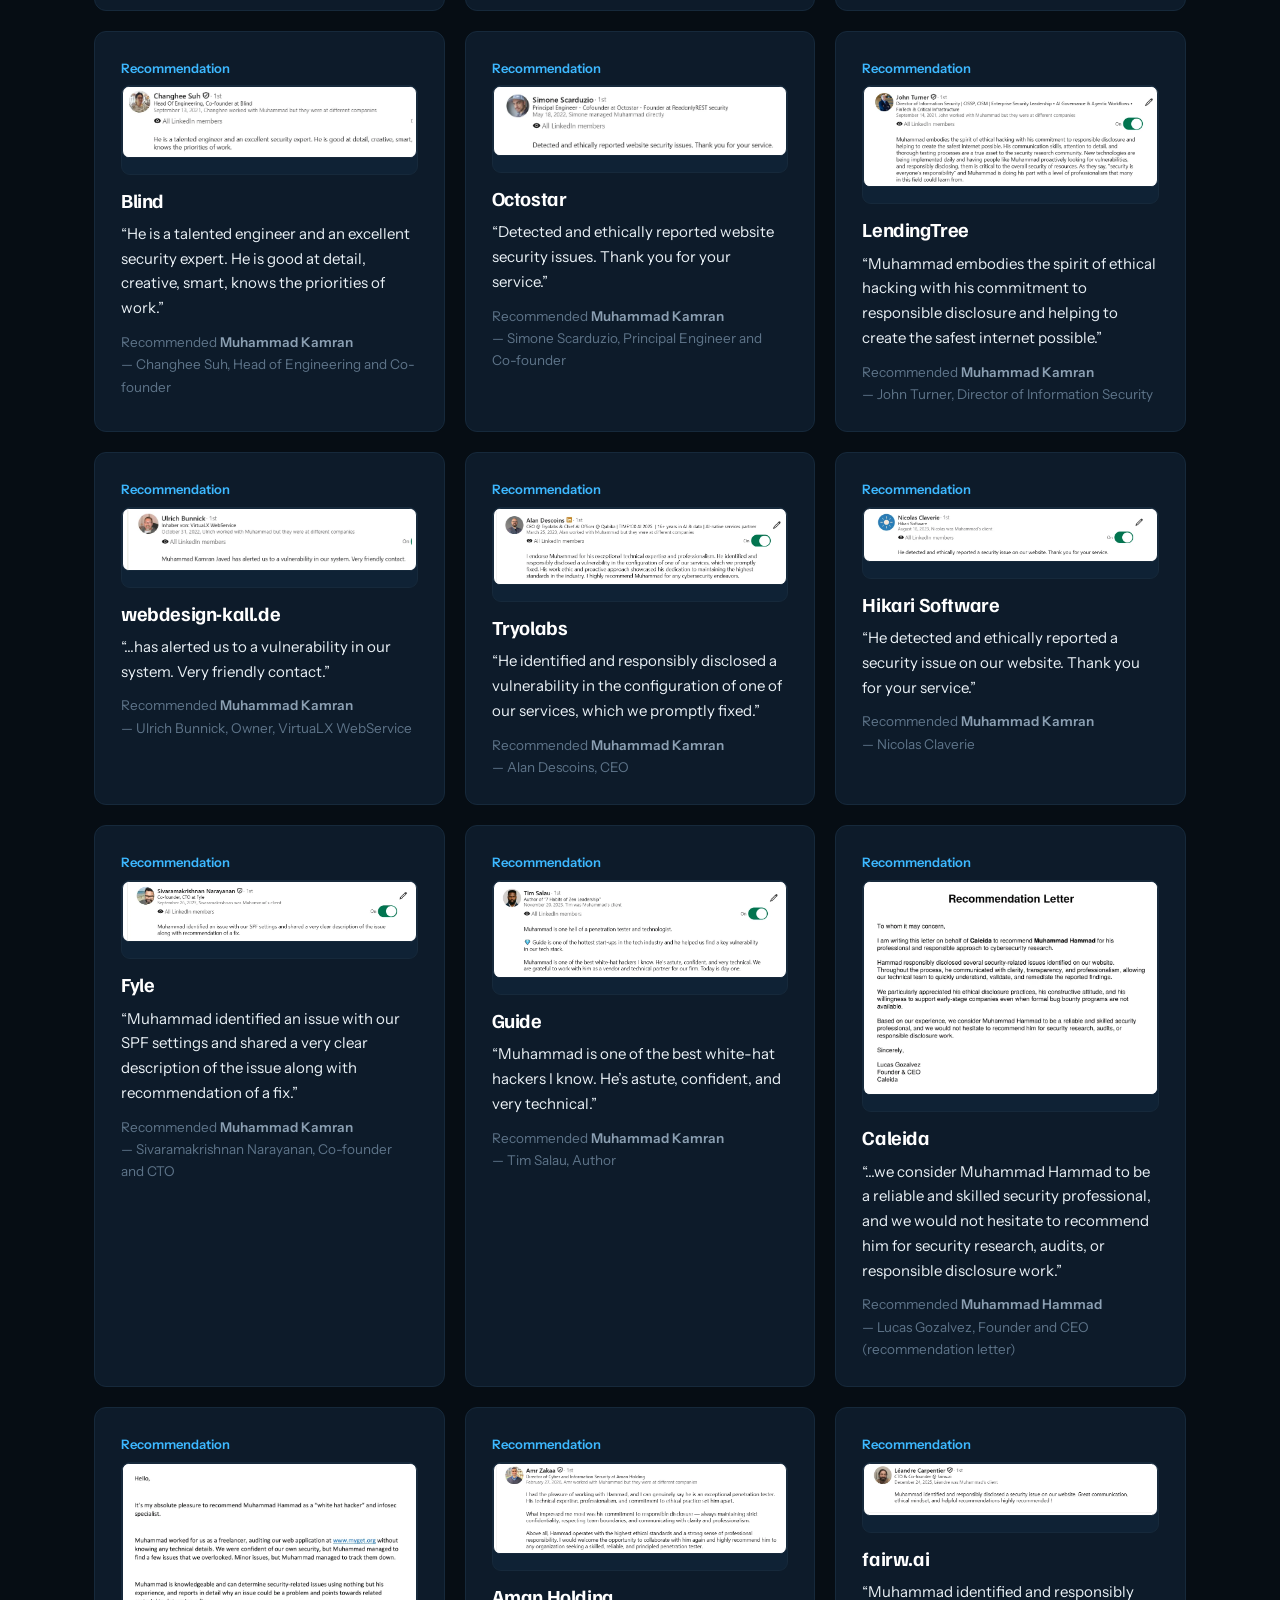
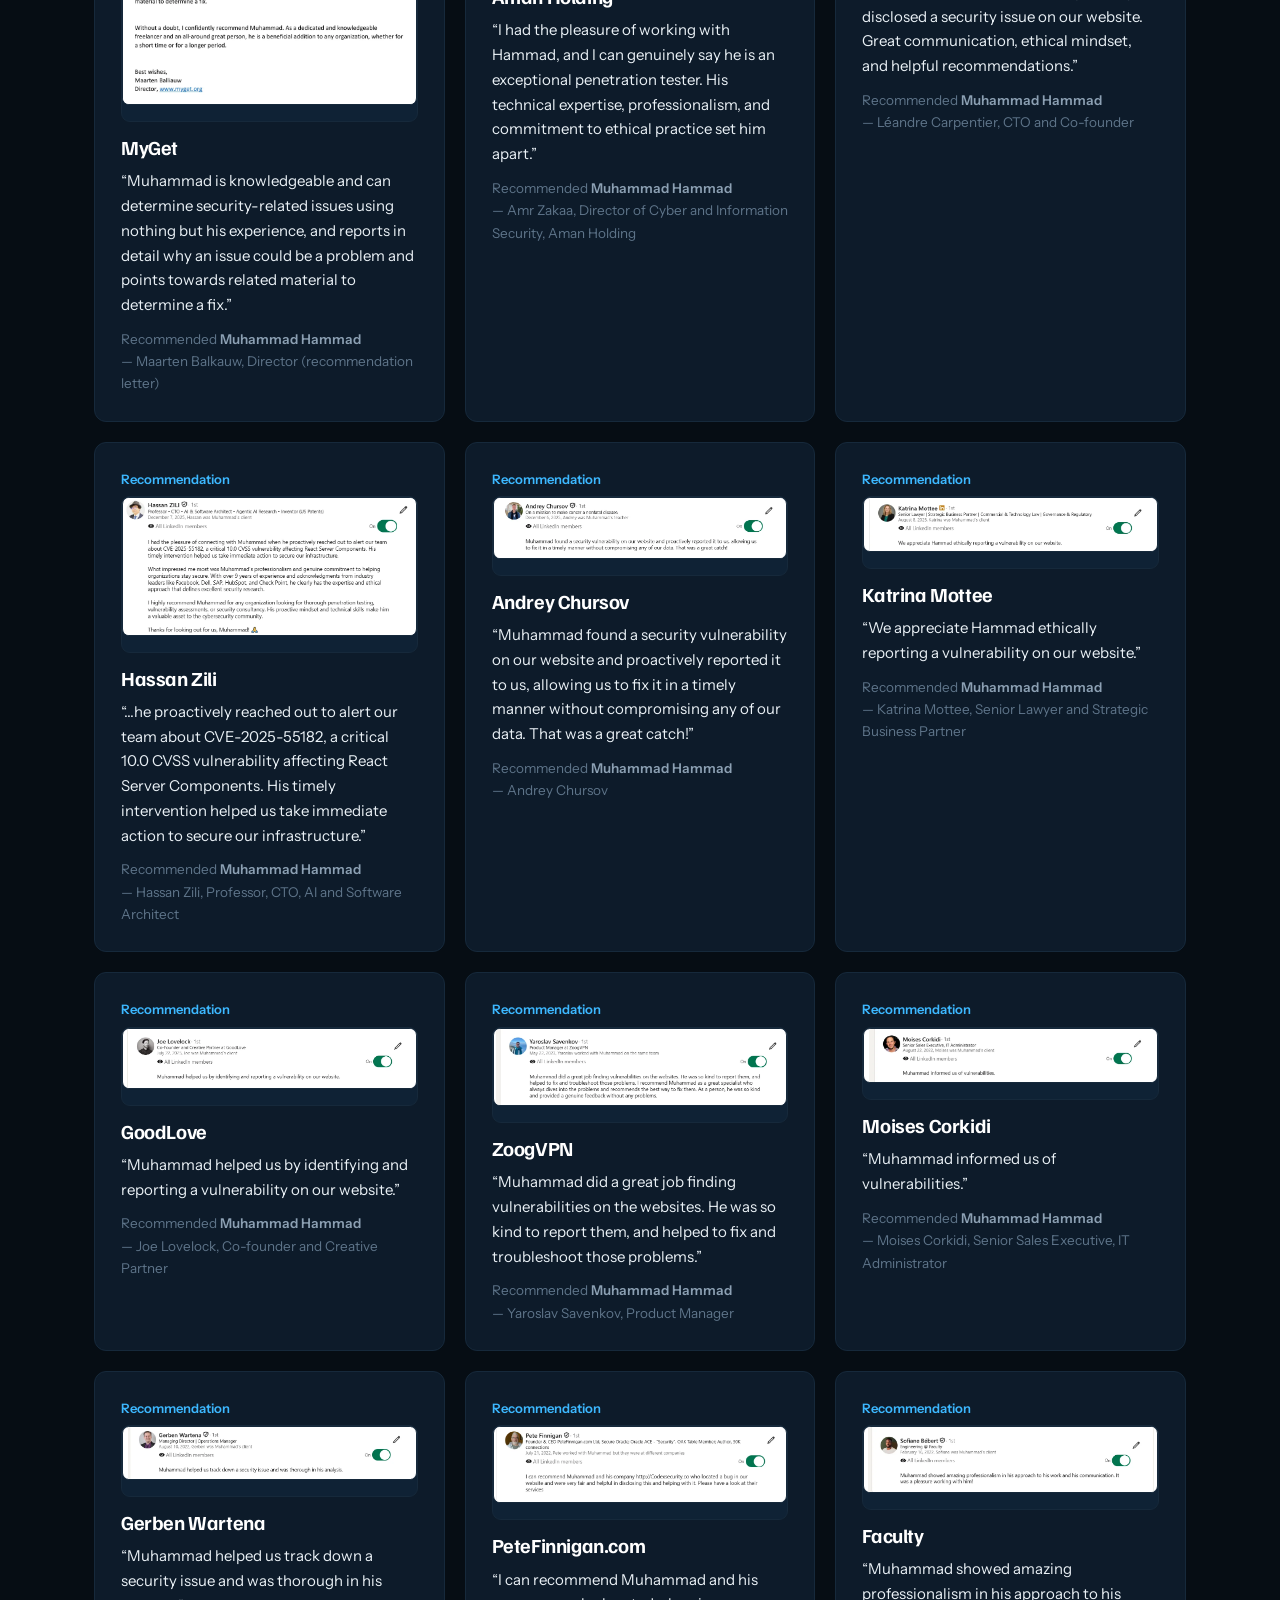
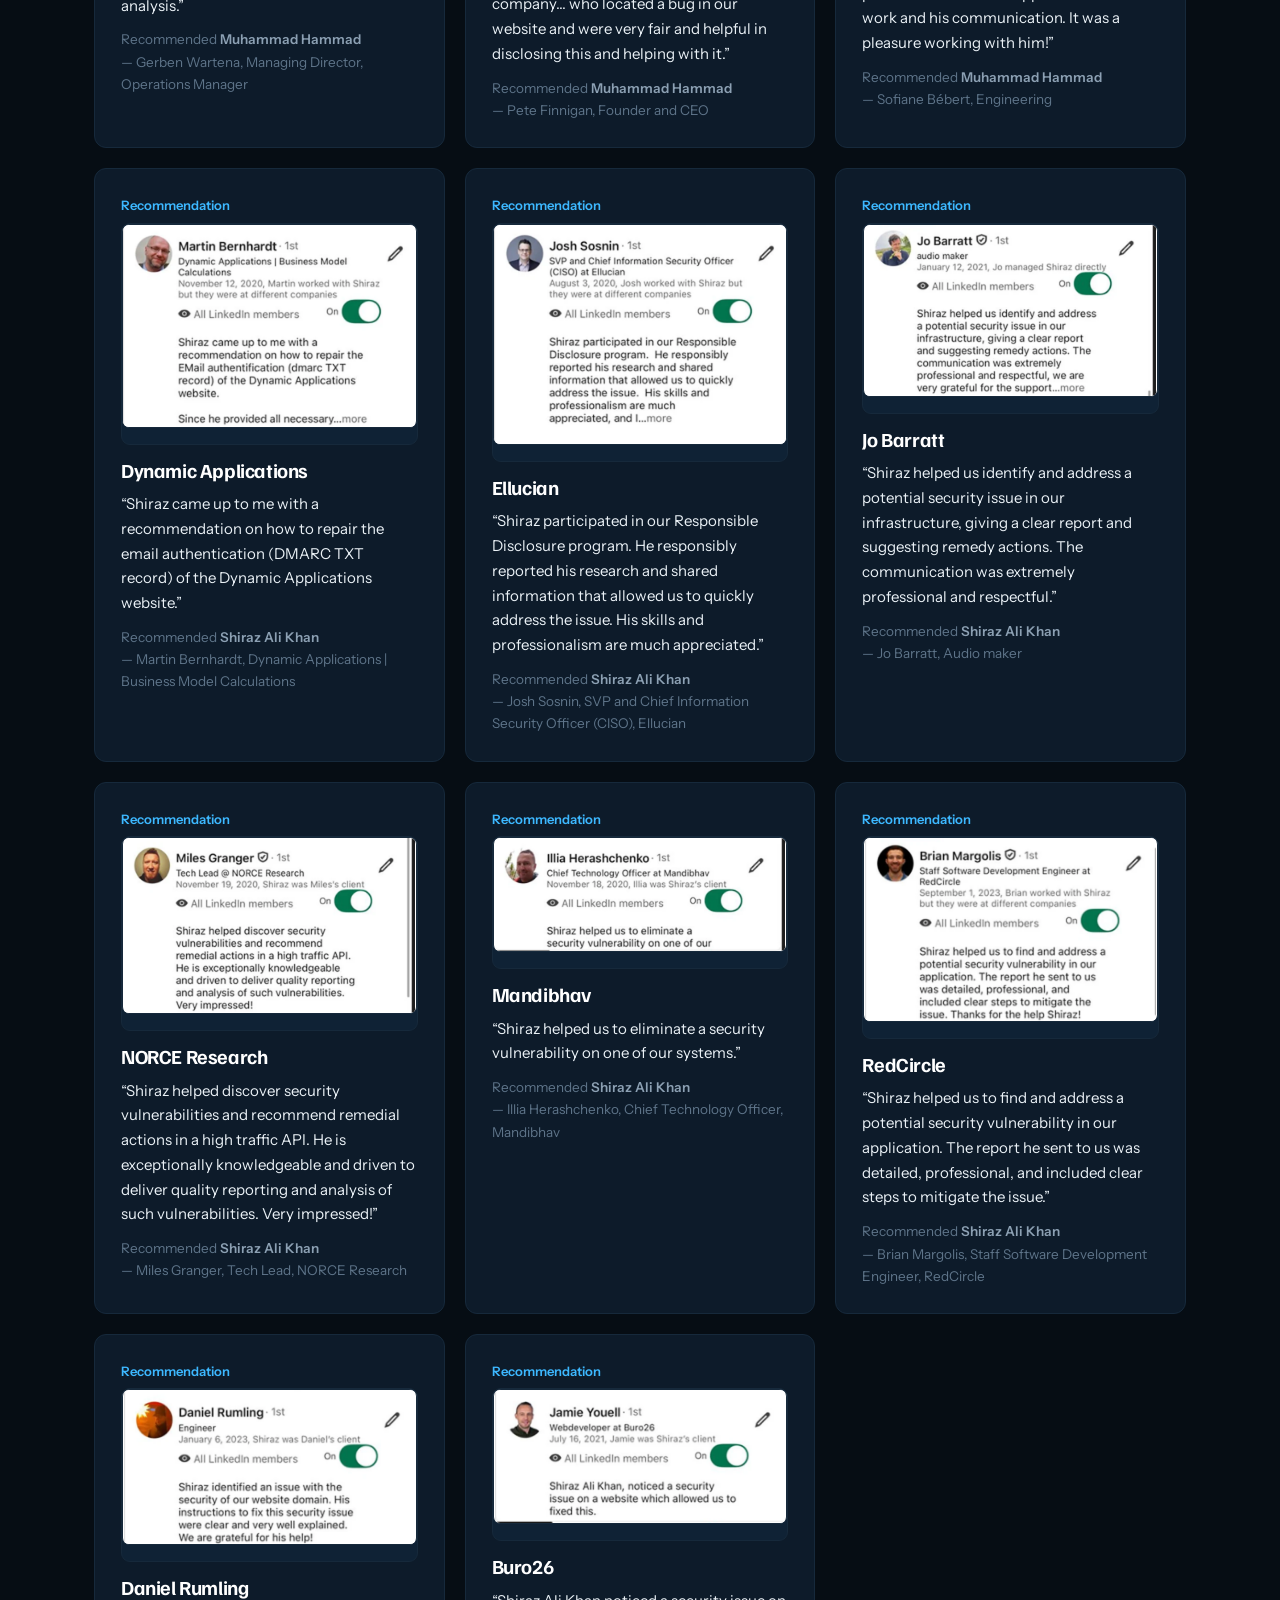
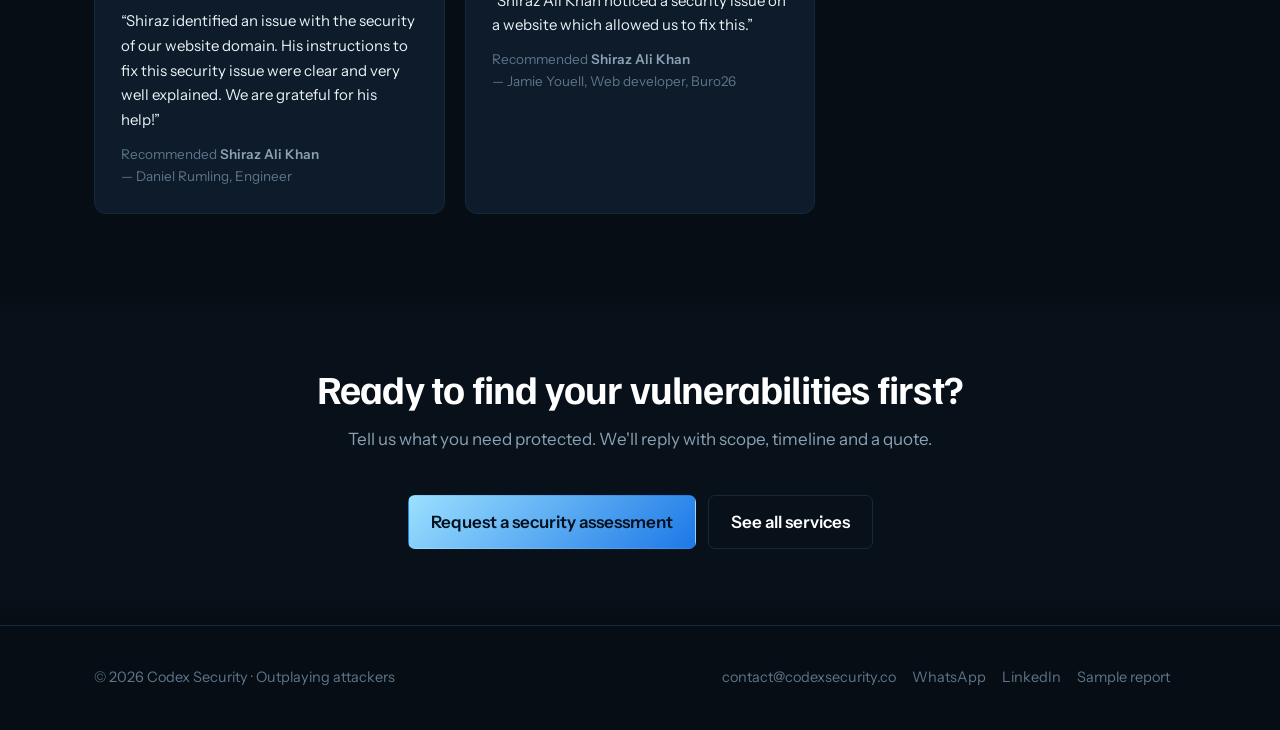
==== commit 336199ef: "Add files via upload" ====
--- a/certifications.html
+++ b/certifications.html
@@ -16,8 +16,8 @@
 <header><div class="wrap"><a class="logo" href="index.html"><img src="[data-uri]" alt="" width="36" height="44">Codex Security</a><button class="nav-toggle" id="navToggle" aria-label="Open menu" aria-expanded="false" aria-controls="siteNav">☰</button><nav id="siteNav"><a href="index.html">Home</a><a href="services.html">Services</a><a href="pricing.html">Pricing</a><a href="team.html">Team</a><a href="certifications.html" aria-current="page">Certifications</a><a href="tools.html">Free Tools</a><a href="contact.html">Contact</a><button class="theme-toggle" id="themeToggle" type="button" aria-label="Switch to light mode" title="Switch theme"><svg class="i-moon" viewBox="0 0 24 24" fill="none" stroke="currentColor" stroke-width="2" stroke-linecap="round" stroke-linejoin="round" aria-hidden="true"><path d="M21 12.8A9 9 0 1 1 11.2 3a7 7 0 0 0 9.8 9.8z"/></svg><svg class="i-sun" viewBox="0 0 24 24" fill="none" stroke="currentColor" stroke-width="2" stroke-linecap="round" aria-hidden="true"><circle cx="12" cy="12" r="4"/><path d="M12 2v2M12 20v2M4.9 4.9l1.4 1.4M17.7 17.7l1.4 1.4M2 12h2M20 12h2M4.9 19.1l1.4-1.4M17.7 6.3l1.4-1.4"/></svg><span class="tt-label">Light mode</span></button><a class="btn" href="contact.html" style="padding:10px 18px">Get a quote</a></nav></div></header>
 
 <div class="wrap pagehead"><div class="crumbs"><a href="index.html">Home</a> / <span aria-current="page">Certifications and Acknowledgements</span></div><h1>Certifications and acknowledgements</h1><p>Training completed and recognition earned by the Codex Security team.</p></div>
-<section style="padding-top:24px"><div class="wrap"><div class="tabs" role="group" aria-label="Filter"><button aria-pressed="true" data-f="All">All (73)</button><button aria-pressed="false" data-f="Certification">Certifications (6)</button><button aria-pressed="false" data-f="Hall of Fame">Hall of Fame (16)</button><button aria-pressed="false" data-f="Appreciation Letter">Appreciation Letters (28)</button><button aria-pressed="false" data-f="Recommendation">Recommendations (23)</button></div>
-<div class="grid" id="list"><article class="card rec" data-kind="Certification"><div class="kind">Certification</div><button class="proof cert" type="button" aria-label="View Practical Malware Analysis &amp; Triage full size"><img data-proof="cert0" alt="Practical Malware Analysis &amp; Triage - certification" width="491" height="300" style="aspect-ratio:491/300"></button><h3>Practical Malware Analysis &amp; Triage</h3><p><strong>Atif Ali</strong></p><p>Issued by TCM Security.</p></article><article class="card rec" data-kind="Certification"><div class="kind">Certification</div><button class="proof cert" type="button" aria-label="View CompTIA CySA+ full size"><img data-proof="cert1" alt="CompTIA CySA+ - certification" width="484" height="374" style="aspect-ratio:484/374"></button><h3>CompTIA CySA+</h3><p><strong>Atif Ali</strong></p><p>Issued by CompTIA.</p></article><article class="card rec" data-kind="Certification"><div class="kind">Certification</div><button class="proof cert" type="button" aria-label="View eWPTX: Web Application Penetration Tester eXtreme full size"><img data-proof="cert2" alt="eWPTX: Web Application Penetration Tester eXtreme - certification" width="480" height="371" style="aspect-ratio:480/371"></button><h3>eWPTX: Web Application Penetration Tester eXtreme</h3><p><strong>Atif Ali</strong></p><p>Issued by INE Security.</p></article><article class="card rec" data-kind="Certification"><div class="kind">Certification</div><button class="proof cert" type="button" aria-label="View eCIR: Certified Incident Responder full size"><img data-proof="cert3" alt="eCIR: Certified Incident Responder - certification" width="480" height="370" style="aspect-ratio:480/370"></button><h3>eCIR: Certified Incident Responder</h3><p><strong>Atif Ali</strong></p><p>Issued by INE Security.</p></article><article class="card rec" data-kind="Certification"><div class="kind">Certification</div><button class="proof rec-wide cert" type="button" aria-label="View Microsoft Certified: Security Operations Analyst Associate full size"><img data-proof="cert4" alt="Microsoft Certified: Security Operations Analyst Associate - certification" width="800" height="445" style="aspect-ratio:800/445"></button><h3>Microsoft Certified: Security Operations Analyst Associate</h3><p><strong>Atif Ali</strong></p><p>Issued by Microsoft.</p></article><article class="card rec" data-kind="Certification"><div class="kind">Certification</div><button class="proof cert" type="button" aria-label="View Certified Ethical Hacker (CEH) full size"><img data-proof="cert5" alt="Certified Ethical Hacker (CEH) - certification" width="490" height="387" style="aspect-ratio:490/387"></button><h3>Certified Ethical Hacker (CEH)</h3><p><strong>Atif Ali</strong></p><p>Issued by EC-Council.</p></article><article class="card rec" data-kind="Hall of Fame"><div class="kind">Hall of Fame</div><button class="proof rec-wide" type="button" aria-label="View Bindle full size"><img data-proof="hm_hof22" alt="Bindle - hall of fame" width="1238" height="952" style="aspect-ratio:1238/952"></button><h3>Bindle</h3><p><strong>Muhammad Hammad</strong></p><p>Listed in the Bindle security hall of fame for responsibly reporting a vulnerability.</p><a class="more" href="https://bindle.io/security-response/" target="_blank" rel="noopener noreferrer">View hall of fame page &rarr;</a></article><article class="card rec" data-kind="Hall of Fame"><div class="kind">Hall of Fame</div><button class="proof rec-wide" type="button" aria-label="View GenieBelt full size"><img data-proof="hm_hof26" alt="GenieBelt - hall of fame" width="1372" height="670" style="aspect-ratio:1372/670"></button><h3>GenieBelt</h3><p><strong>Muhammad Hammad</strong></p><p>Listed in the GenieBelt security hall of fame for responsibly reporting a vulnerability.</p><a class="more" href="https://geniebelt.com/responsible-disclosure" target="_blank" rel="noopener noreferrer">View hall of fame page &rarr;</a></article><article class="card rec" data-kind="Hall of Fame"><div class="kind">Hall of Fame</div><button class="proof rec-wide" type="button" aria-label="View Check Point full size"><img data-proof="hm_hof28" alt="Check Point - hall of fame" width="1400" height="609" style="aspect-ratio:1400/609"></button><h3>Check Point</h3><p><strong>Muhammad Hammad</strong></p><p>Listed in the Check Point security hall of fame for responsibly reporting a vulnerability.</p><a class="more" href="https://checkpoint.com/white-hat/" target="_blank" rel="noopener noreferrer">View hall of fame page &rarr;</a></article><article class="card rec" data-kind="Hall of Fame"><div class="kind">Hall of Fame</div><button class="proof rec-wide" type="button" aria-label="View Invoiced full size"><img data-proof="hm_hof30" alt="Invoiced - hall of fame" width="1400" height="634" style="aspect-ratio:1400/634"></button><h3>Invoiced</h3><p><strong>Muhammad Hammad</strong></p><p>Listed in the Invoiced security hall of fame for responsibly reporting a vulnerability.</p><a class="more" href="https://invoiced.com/legal/security" target="_blank" rel="noopener noreferrer">View hall of fame page &rarr;</a></article><article class="card rec" data-kind="Hall of Fame"><div class="kind">Hall of Fame</div><button class="proof rec-wide" type="button" aria-label="View ZenMate full size"><img data-proof="hm_hof23" alt="ZenMate - hall of fame" width="1400" height="332" style="aspect-ratio:1400/332"></button><h3>ZenMate</h3><p><strong>Muhammad Hammad</strong></p><p>The ZenMate security team confirmed in April 2016 that he is now a member of their hall of fame.</p></article><article class="card rec" data-kind="Hall of Fame"><div class="kind">Hall of Fame</div><button class="proof rec-wide" type="button" aria-label="View CloudApp full size"><img data-proof="hm_hof24" alt="CloudApp - hall of fame" width="1400" height="481" style="aspect-ratio:1400/481"></button><h3>CloudApp</h3><p><strong>Muhammad Hammad</strong></p><p>CloudApp support (April 2017) confirmed they added him to their hall of fame after his bug report.</p></article><article class="card rec" data-kind="Hall of Fame"><div class="kind">Hall of Fame</div><button class="proof rec-wide" type="button" aria-label="View Chartboost full size"><img data-proof="hm_hof25" alt="Chartboost - hall of fame" width="1400" height="352" style="aspect-ratio:1400/352"></button><h3>Chartboost</h3><p><strong>Muhammad Hammad</strong></p><p>Chartboost (March 2017) thanked him for his report and pointed to their white-hat page listing.</p></article><article class="card rec" data-kind="Hall of Fame"><div class="kind">Hall of Fame</div><button class="proof rec-wide" type="button" aria-label="View Reeleezee (Exact) full size"><img data-proof="hm_hof27" alt="Reeleezee (Exact) - hall of fame" width="1400" height="378" style="aspect-ratio:1400/378"></button><h3>Reeleezee (Exact)</h3><p><strong>Muhammad Hammad</strong></p><p>Exact Security Team (January 2021) thanked him for reporting an issue on reeleezee.nl and said his details would be added to the hall of fame once approved.</p></article><article class="card rec" data-kind="Hall of Fame"><div class="kind">Hall of Fame</div><button class="proof rec-wide" type="button" aria-label="View FloydHub full size"><img data-proof="hm_hof29" alt="FloydHub - hall of fame" width="551" height="256" style="aspect-ratio:551/256"></button><h3>FloydHub</h3><p><strong>Muhammad Hammad</strong></p><p>FloydHub confirmed they were setting up their hall of fame page to list him.</p></article><article class="card rec" data-kind="Hall of Fame"><div class="kind">Hall of Fame</div><button class="proof rec-wide" type="button" aria-label="View Docparser full size"><img data-proof="hm_hof31" alt="Docparser - hall of fame" width="1400" height="566" style="aspect-ratio:1400/566"></button><h3>Docparser</h3><p><strong>Muhammad Hammad</strong></p><p>Docparser’s founder confirmed his hall of fame entry in October 2017.</p></article><article class="card rec" data-kind="Hall of Fame"><div class="kind">Hall of Fame</div><button class="proof rec-wide" type="button" aria-label="View Dell full size"><img data-proof="hm_hof32" alt="Dell - hall of fame" width="1400" height="388" style="aspect-ratio:1400/388"></button><h3>Dell</h3><p><strong>Muhammad Hammad</strong></p><p>Dell’s vulnerability research team (August 2016) confirmed his details were listed on their site for Q2 2016.</p></article><article class="card rec" data-kind="Hall of Fame"><div class="kind">Hall of Fame</div><button class="proof rec-wide " type="button" aria-label="View Hopin full size"><img data-proof="hof1" alt="Hopin - hall of fame" width="1142" height="635" style="aspect-ratio:1142/635"></button><h3>Hopin</h3><p><strong>Muhammad Kamran</strong></p><p>Listed in the Hopin security hall of fame for responsibly reporting vulnerabilities.</p><a class="more" href="https://hopin.com/hopin-events/security/hall-of-fame" target="_blank" rel="noopener noreferrer">View hall of fame page &rarr;</a></article><article class="card rec" data-kind="Hall of Fame"><div class="kind">Hall of Fame</div><button class="proof " type="button" aria-label="View Copilot full size"><img data-proof="hof2" alt="Copilot - hall of fame" width="1201" height="931" style="aspect-ratio:1201/931"></button><h3>Copilot</h3><p><strong>Muhammad Kamran</strong></p><p>Listed in the Copilot security hall of fame for responsibly reporting vulnerabilities.</p><a class="more" href="https://copilot.money/security-hall-of-fame/" target="_blank" rel="noopener noreferrer">View hall of fame page &rarr;</a></article><article class="card rec" data-kind="Hall of Fame"><div class="kind">Hall of Fame</div><button class="proof " type="button" aria-label="View T-Mobile Czech Republic full size"><img data-proof="hof3" alt="T-Mobile Czech Republic - hall of fame" width="1354" height="860" style="aspect-ratio:1354/860"></button><h3>T-Mobile Czech Republic</h3><p><strong>Muhammad Kamran</strong></p><p>Listed in the T-Mobile Czech Republic security hall of fame for responsibly reporting vulnerabilities.</p><a class="more" href="https://www.t-mobile.cz/bug-bounty/zed-slavy" target="_blank" rel="noopener noreferrer">View hall of fame page &rarr;</a></article><article class="card rec" data-kind="Hall of Fame"><div class="kind">Hall of Fame</div><button class="proof " type="button" aria-label="View LiveKit full size"><img data-proof="hof4" alt="LiveKit - hall of fame" width="1400" height="812" style="aspect-ratio:1400/812"></button><h3>LiveKit</h3><p><strong>Muhammad Kamran</strong></p><p>Listed in the LiveKit security hall of fame for responsibly reporting vulnerabilities.</p><a class="more" href="https://livekit.com/security/hall-of-fame" target="_blank" rel="noopener noreferrer">View hall of fame page &rarr;</a></article><article class="card rec" data-kind="Hall of Fame"><div class="kind">Hall of Fame</div><button class="proof rec-wide " type="button" aria-label="View Springer Nature full size"><img data-proof="hof5" alt="Springer Nature - hall of fame" width="1400" height="716" style="aspect-ratio:1400/716"></button><h3>Springer Nature</h3><p><strong>Muhammad Kamran</strong></p><p>Listed in the Springer Nature security hall of fame for responsibly reporting vulnerabilities.</p><a class="more" href="https://www.springernature.com/gp/info/disclosure" target="_blank" rel="noopener noreferrer">View hall of fame page &rarr;</a></article><article class="card rec" data-kind="Appreciation Letter"><div class="kind">Appreciation Letter</div><button class="proof " type="button" aria-label="View SUDO AI full size"><img data-proof="hamza0" alt="SUDO AI - appreciation letter" width="1000" height="647" style="aspect-ratio:1000/647"></button><h3>SUDO AI</h3><p><strong>Hamza Farooqi</strong></p><p>Recognised for identifying and responsibly disclosing vulnerabilities on the sudo.ai website, helping the team fix critical issues quickly.</p></article><article class="card rec" data-kind="Appreciation Letter"><div class="kind">Appreciation Letter</div><button class="proof " type="button" aria-label="View Aroasis Softech full size"><img data-proof="hamza1" alt="Aroasis Softech - appreciation letter" width="1000" height="703" style="aspect-ratio:1000/703"></button><h3>Aroasis Softech</h3><p><strong>Hamza Farooqi</strong></p><p>Certificate of Appreciation (August 16, 2025) for responsibly disclosing a security vulnerability to Aroasis Softech.</p></article><article class="card rec" data-kind="Appreciation Letter"><div class="kind">Appreciation Letter</div><button class="proof " type="button" aria-label="View Huawei full size"><img data-proof="hamza2" alt="Huawei - appreciation letter" width="987" height="690" style="aspect-ratio:987/690"></button><h3>Huawei</h3><p><strong>Hamza Farooqi</strong></p><p>Letter of Acknowledgement from Huawei PSIRT (April 2021) for reporting a security issue in a Huawei IT system.</p></article><article class="card rec" data-kind="Appreciation Letter"><div class="kind">Appreciation Letter</div><button class="proof rec-wide " type="button" aria-label="View Space Machines Company full size"><img data-proof="hamza3" alt="Space Machines Company - appreciation letter" width="1000" height="376" style="aspect-ratio:1000/376"></button><h3>Space Machines Company</h3><p><strong>Hamza Farooqi</strong></p><p>Thanked in May 2024 for proactively identifying and voluntarily disclosing security vulnerabilities.</p></article><article class="card rec" data-kind="Appreciation Letter"><div class="kind">Appreciation Letter</div><button class="proof rec-wide" type="button" aria-label="View Huntsman Security full size"><img data-proof="hm_al2" alt="Huntsman Security - appreciation letter" width="1072" height="1456" style="aspect-ratio:1072/1456"></button><h3>Huntsman Security</h3><p><strong>Muhammad Hammad</strong></p><p>Letter of appreciation (August 2025) for his report of a vulnerability on their website, which has since been rectified.</p></article><article class="card rec" data-kind="Appreciation Letter"><div class="kind">Appreciation Letter</div><button class="proof rec-wide" type="button" aria-label="View Aqua Security full size"><img data-proof="hm_al3" alt="Aqua Security - appreciation letter" width="1105" height="1274" style="aspect-ratio:1105/1274"></button><h3>Aqua Security</h3><p><strong>Muhammad Hammad</strong></p><p>Acknowledgement of vulnerabilities he reported in their website and email server configurations.</p></article><article class="card rec" data-kind="Appreciation Letter"><div class="kind">Appreciation Letter</div><button class="proof rec-wide" type="button" aria-label="View Instagantt full size"><img data-proof="hm_al4" alt="Instagantt - appreciation letter" width="910" height="718" style="aspect-ratio:910/718"></button><h3>Instagantt</h3><p><strong>Muhammad Hammad</strong></p><p>Appreciation letter (April 2020) for reporting a vulnerability with a proof of concept and remediation advice.</p></article><article class="card rec" data-kind="Appreciation Letter"><div class="kind">Appreciation Letter</div><button class="proof rec-wide" type="button" aria-label="View WiBit.Net full size"><img data-proof="hm_al5" alt="WiBit.Net - appreciation letter" width="847" height="1069" style="aspect-ratio:847/1069"></button><h3>WiBit.Net</h3><p><strong>Muhammad Hammad</strong></p><p>Letter of appreciation for taking the time to uncover a security flaw and helping resolve it.</p></article><article class="card rec" data-kind="Appreciation Letter"><div class="kind">Appreciation Letter</div><button class="proof rec-wide" type="button" aria-label="View Clavister full size"><img data-proof="hm_al6" alt="Clavister - appreciation letter" width="876" height="1408" style="aspect-ratio:876/1408"></button><h3>Clavister</h3><p><strong>Muhammad Hammad</strong></p><p>Thanked (September 2016) for pointing out vulnerabilities in Clavister’s corporate website.</p></article><article class="card rec" data-kind="Appreciation Letter"><div class="kind">Appreciation Letter</div><button class="proof rec-wide" type="button" aria-label="View XLReporting full size"><img data-proof="hm_al7" alt="XLReporting - appreciation letter" width="885" height="1034" style="aspect-ratio:885/1034"></button><h3>XLReporting</h3><p><strong>Muhammad Hammad</strong></p><p>Letter (July 2018) confirming he detected and resolved security vulnerabilities in their software.</p></article><article class="card rec" data-kind="Appreciation Letter"><div class="kind">Appreciation Letter</div><button class="proof rec-wide" type="button" aria-label="View EVGA full size"><img data-proof="hm_al10" alt="EVGA - appreciation letter" width="1105" height="1430" style="aspect-ratio:1105/1430"></button><h3>EVGA</h3><p><strong>Muhammad Hammad</strong></p><p>Acknowledgement (February 2017) of security issues he reported on EVGA’s websites, since confirmed fixed.</p></article><article class="card rec" data-kind="Appreciation Letter"><div class="kind">Appreciation Letter</div><button class="proof rec-wide" type="button" aria-label="View Aman Holding full size"><img data-proof="hm_al1" alt="Aman Holding - appreciation letter" width="1075" height="1519" style="aspect-ratio:1075/1519"></button><h3>Aman Holding</h3><p><strong>Muhammad Hammad</strong></p><p>Letter from Aman Holding’s Cyber and Information Security Director praising his professionalism and responsible disclosure.</p></article><article class="card rec" data-kind="Appreciation Letter"><div class="kind">Appreciation Letter</div><button class="proof " type="button" aria-label="View EduSynch full size"><img data-proof="al6" alt="EduSynch - appreciation letter" width="757" height="771" style="aspect-ratio:757/771"></button><h3>EduSynch</h3><p><strong>Muhammad Kamran</strong></p><p>Thanked for responsibly disclosing a clickjacking vulnerability on edusynch.com.</p></article><article class="card rec" data-kind="Appreciation Letter"><div class="kind">Appreciation Letter</div><button class="proof " type="button" aria-label="View Buyerlink full size"><img data-proof="al7" alt="Buyerlink - appreciation letter" width="648" height="514" style="aspect-ratio:648/514"></button><h3>Buyerlink</h3><p><strong>Muhammad Kamran</strong></p><p>Letter of appreciation (October 2021) for responsibly reporting misconfigured SPF record flags.</p></article><article class="card rec" data-kind="Appreciation Letter"><div class="kind">Appreciation Letter</div><button class="proof " type="button" aria-label="View True Anthem full size"><img data-proof="al8" alt="True Anthem - appreciation letter" width="794" height="693" style="aspect-ratio:794/693"></button><h3>True Anthem</h3><p><strong>Muhammad Kamran</strong></p><p>Letter of appreciation (March 2025) for responsible disclosure of an XML-RPC vulnerability.</p></article><article class="card rec" data-kind="Appreciation Letter"><div class="kind">Appreciation Letter</div><button class="proof rec-wide " type="button" aria-label="View Cloudera full size"><img data-proof="al9" alt="Cloudera - appreciation letter" width="684" height="303" style="aspect-ratio:684/303"></button><h3>Cloudera</h3><p><strong>Muhammad Kamran</strong></p><p>Letter of appreciation from the Cloudera Bug Bounty Committee (April 2021) for reporting a security misconfiguration.</p></article><article class="card rec" data-kind="Appreciation Letter"><div class="kind">Appreciation Letter</div><button class="proof " type="button" aria-label="View Cofertility full size"><img data-proof="al10" alt="Cofertility - appreciation letter" width="662" height="526" style="aspect-ratio:662/526"></button><h3>Cofertility</h3><p><strong>Muhammad Kamran</strong></p><p>Formal letter (May 2025) thanking him for responsible disclosure of security vulnerabilities.</p></article><article class="card rec" data-kind="Appreciation Letter"><div class="kind">Appreciation Letter</div><button class="proof " type="button" aria-label="View Cradle full size"><img data-proof="al11" alt="Cradle - appreciation letter" width="667" height="580" style="aspect-ratio:667/580"></button><h3>Cradle</h3><p><strong>Muhammad Kamran</strong></p><p>Letter of appreciation (April 2025) for responsible disclosure of a potential vulnerability on cradle.bio.</p></article><article class="card rec" data-kind="Appreciation Letter"><div class="kind">Appreciation Letter</div><button class="proof " type="button" aria-label="View ZeeMee full size"><img data-proof="al12" alt="ZeeMee - appreciation letter" width="665" height="715" style="aspect-ratio:665/715"></button><h3>ZeeMee</h3><p><strong>Muhammad Kamran</strong></p><p>Letter of appreciation (April 2025) for a security vulnerability report.</p></article><article class="card rec" data-kind="Appreciation Letter"><div class="kind">Appreciation Letter</div><button class="proof " type="button" aria-label="View Meyka AI full size"><img data-proof="al13" alt="Meyka AI - appreciation letter" width="793" height="668" style="aspect-ratio:793/668"></button><h3>Meyka AI</h3><p><strong>Muhammad Kamran</strong></p><p>Letter of appreciation (September 2025) for reporting a vulnerability in Meyka’s email security configuration.</p></article><article class="card rec" data-kind="Appreciation Letter"><div class="kind">Appreciation Letter</div><button class="proof " type="button" aria-label="View EthosX full size"><img data-proof="al14" alt="EthosX - appreciation letter" width="742" height="622" style="aspect-ratio:742/622"></button><h3>EthosX</h3><p><strong>Codex Security team</strong></p><p>EthosX’s CEO thanks the team for reaching out about a major vulnerability and guiding them through the fix.</p></article><article class="card rec" data-kind="Appreciation Letter"><div class="kind">Appreciation Letter</div><button class="proof " type="button" aria-label="View PlayAbly full size"><img data-proof="al15" alt="PlayAbly - appreciation letter" width="868" height="742" style="aspect-ratio:868/742"></button><h3>PlayAbly</h3><p><strong>Muhammad Kamran</strong></p><p>Letter of appreciation (June 2025) for reporting a DMARC misconfiguration that could have allowed email spoofing.</p></article><article class="card rec" data-kind="Appreciation Letter"><div class="kind">Appreciation Letter</div><button class="proof " type="button" aria-label="View Artmedia Digital full size"><img data-proof="al16" alt="Artmedia Digital - appreciation letter" width="773" height="746" style="aspect-ratio:773/746"></button><h3>Artmedia Digital</h3><p><strong>Muhammad Kamran</strong></p><p>Acknowledged for responsibly disclosing a denial-of-service vulnerability reported on May 31, 2025.</p></article><article class="card rec" data-kind="Appreciation Letter"><div class="kind">Appreciation Letter</div><button class="proof " type="button" aria-label="View Darrel Technologies (dtechghana.com) full size"><img data-proof="al17" alt="Darrel Technologies (dtechghana.com) - appreciation letter" width="778" height="800" style="aspect-ratio:778/800"></button><h3>Darrel Technologies (dtechghana.com)</h3><p><strong>Muhammad Kamran</strong></p><p>Thanked (September 2025) for a responsible disclosure about the company’s DMARC configuration.</p></article><article class="card rec" data-kind="Appreciation Letter"><div class="kind">Appreciation Letter</div><button class="proof " type="button" aria-label="View Brainstorm Force full size"><img data-proof="al18" alt="Brainstorm Force - appreciation letter" width="778" height="786" style="aspect-ratio:778/786"></button><h3>Brainstorm Force</h3><p><strong>Muhammad Kamran</strong></p><p>Certificate of appreciation (June 2025) for finding a website vulnerability and reporting it responsibly.</p></article><article class="card rec" data-kind="Appreciation Letter"><div class="kind">Appreciation Letter</div><button class="proof rec-wide " type="button" aria-label="View AiDEN Automotive Technologies full size"><img data-proof="al19" alt="AiDEN Automotive Technologies - appreciation letter" width="918" height="441" style="aspect-ratio:918/441"></button><h3>AiDEN Automotive Technologies</h3><p><strong>Muhammad Kamran</strong></p><p>Thanked by the CTO for flagging missing DMARC protection on their email domains.</p></article><article class="card rec" data-kind="Appreciation Letter"><div class="kind">Appreciation Letter</div><button class="proof " type="button" aria-label="View ShowSlinger full size"><img data-proof="al20" alt="ShowSlinger - appreciation letter" width="991" height="730" style="aspect-ratio:991/730"></button><h3>ShowSlinger</h3><p><strong>Muhammad Kamran</strong></p><p>Letter of appreciation (October 2025) for responsible disclosure of a security vulnerability on their platform.</p></article><article class="card rec" data-kind="Appreciation Letter"><div class="kind">Appreciation Letter</div><button class="proof " type="button" aria-label="View Publisher Revenue Optimization full size"><img data-proof="al21" alt="Publisher Revenue Optimization - appreciation letter" width="934" height="572" style="aspect-ratio:934/572"></button><h3>Publisher Revenue Optimization</h3><p><strong>Muhammad Kamran</strong></p><p>Thanked for reporting a potential vulnerability related to the xmlrpc.php endpoint.</p></article><article class="card rec" data-kind="Recommendation"><div class="kind">Recommendation</div><button class="proof rec-wide" type="button" aria-label="View Cloud Academy full size"><img data-proof="rec22" alt="Cloud Academy - recommendation" width="803" height="222" style="aspect-ratio:803/222"></button><h3>Cloud Academy</h3><p class="quote">“…found and reported a bug on our website. I really appreciate his effort, and hopefully, he can help many other website owners to find vulnerabilities on their websites.”</p><p class="by">Recommended <strong>Muhammad Kamran</strong><br>&mdash; Claudio Lo Cascio, Customer Support Lead</p></article><article class="card rec" data-kind="Recommendation"><div class="kind">Recommendation</div><button class="proof rec-wide" type="button" aria-label="View Planhat full size"><img data-proof="rec23" alt="Planhat - recommendation" width="861" height="192" style="aspect-ratio:861/192"></button><h3>Planhat</h3><p class="quote">“Helped us to find some configuration issue with our DNS record. He has good hard and soft skills as a security professional.”</p><p class="by">Recommended <strong>Muhammad Kamran</strong><br>&mdash; Viktor Smirnov, DevOps Engineer</p></article><article class="card rec" data-kind="Recommendation"><div class="kind">Recommendation</div><button class="proof rec-wide" type="button" aria-label="View Blind full size"><img data-proof="rec24" alt="Blind - recommendation" width="804" height="195" style="aspect-ratio:804/195"></button><h3>Blind</h3><p class="quote">“He is a talented engineer and an excellent security expert. He is good at detail, creative, smart, knows the priorities of work.”</p><p class="by">Recommended <strong>Muhammad Kamran</strong><br>&mdash; Changhee Suh, Head of Engineering and Co-founder</p></article><article class="card rec" data-kind="Recommendation"><div class="kind">Recommendation</div><button class="proof rec-wide" type="button" aria-label="View Octostar full size"><img data-proof="rec25" alt="Octostar - recommendation" width="759" height="180" style="aspect-ratio:759/180"></button><h3>Octostar</h3><p class="quote">“Detected and ethically reported website security issues. Thank you for your service.”</p><p class="by">Recommended <strong>Muhammad Kamran</strong><br>&mdash; Simone Scarduzio, Principal Engineer and Co-founder</p></article><article class="card rec" data-kind="Recommendation"><div class="kind">Recommendation</div><button class="proof rec-wide" type="button" aria-label="View LendingTree full size"><img data-proof="rec26" alt="LendingTree - recommendation" width="950" height="326" style="aspect-ratio:950/326"></button><h3>LendingTree</h3><p class="quote">“Muhammad embodies the spirit of ethical hacking with his commitment to responsible disclosure and helping to create the safest internet possible.”</p><p class="by">Recommended <strong>Muhammad Kamran</strong><br>&mdash; John Turner, Director of Information Security</p></article><article class="card rec" data-kind="Recommendation"><div class="kind">Recommendation</div><button class="proof rec-wide" type="button" aria-label="View webdesign-kall.de full size"><img data-proof="rec27" alt="webdesign-kall.de - recommendation" width="852" height="182" style="aspect-ratio:852/182"></button><h3>webdesign-kall.de</h3><p class="quote">“…has alerted us to a vulnerability in our system. Very friendly contact.”</p><p class="by">Recommended <strong>Muhammad Kamran</strong><br>&mdash; Ulrich Bunnick, Owner, VirtuaLX WebService</p></article><article class="card rec" data-kind="Recommendation"><div class="kind">Recommendation</div><button class="proof rec-wide" type="button" aria-label="View Tryolabs full size"><img data-proof="rec28" alt="Tryolabs - recommendation" width="955" height="251" style="aspect-ratio:955/251"></button><h3>Tryolabs</h3><p class="quote">“He identified and responsibly disclosed a vulnerability in the configuration of one of our services, which we promptly fixed.”</p><p class="by">Recommended <strong>Muhammad Kamran</strong><br>&mdash; Alan Descoins, CEO</p></article><article class="card rec" data-kind="Recommendation"><div class="kind">Recommendation</div><button class="proof rec-wide" type="button" aria-label="View Hikari Software full size"><img data-proof="rec29" alt="Hikari Software - recommendation" width="978" height="180" style="aspect-ratio:978/180"></button><h3>Hikari Software</h3><p class="quote">“He detected and ethically reported a security issue on our website. Thank you for your service.”</p><p class="by">Recommended <strong>Muhammad Kamran</strong><br>&mdash; Nicolas Claverie</p></article><article class="card rec" data-kind="Recommendation"><div class="kind">Recommendation</div><button class="proof rec-wide" type="button" aria-label="View Fyle full size"><img data-proof="rec30" alt="Fyle - recommendation" width="963" height="201" style="aspect-ratio:963/201"></button><h3>Fyle</h3><p class="quote">“Muhammad identified an issue with our SPF settings and shared a very clear description of the issue along with recommendation of a fix.”</p><p class="by">Recommended <strong>Muhammad Kamran</strong><br>&mdash; Sivaramakrishnan Narayanan, Co-founder and CTO</p></article><article class="card rec" data-kind="Recommendation"><div class="kind">Recommendation</div><button class="proof rec-wide" type="button" aria-label="View Guide full size"><img data-proof="rec31" alt="Guide - recommendation" width="957" height="316" style="aspect-ratio:957/316"></button><h3>Guide</h3><p class="quote">“Muhammad is one of the best white-hat hackers I know. He’s astute, confident, and very technical.”</p><p class="by">Recommended <strong>Muhammad Kamran</strong><br>&mdash; Tim Salau, Author</p></article><article class="card rec" data-kind="Recommendation"><div class="kind">Recommendation</div><button class="proof rec-wide" type="button" aria-label="View Caleida full size"><img data-proof="hm_rl8" alt="Caleida - recommendation" width="864" height="629" style="aspect-ratio:864/629"></button><h3>Caleida</h3><p class="quote">“…we consider Muhammad Hammad to be a reliable and skilled security professional, and we would not hesitate to recommend him for security research, audits, or responsible disclosure work.”</p><p class="by">Recommended <strong>Muhammad Hammad</strong><br>&mdash; Lucas Gozalvez, Founder and CEO (recommendation letter)</p></article><article class="card rec" data-kind="Recommendation"><div class="kind">Recommendation</div><button class="proof rec-wide" type="button" aria-label="View MyGet full size"><img data-proof="hm_rl9" alt="MyGet - recommendation" width="890" height="732" style="aspect-ratio:890/732"></button><h3>MyGet</h3><p class="quote">“Muhammad is knowledgeable and can determine security-related issues using nothing but his experience, and reports in detail why an issue could be a problem and points towards related material to determine a fix.”</p><p class="by">Recommended <strong>Muhammad Hammad</strong><br>&mdash; Maarten Balkauw, Director (recommendation letter)</p></article><article class="card rec" data-kind="Recommendation"><div class="kind">Recommendation</div><button class="proof rec-wide" type="button" aria-label="View Aman Holding full size"><img data-proof="hm_rec11" alt="Aman Holding - recommendation" width="962" height="299" style="aspect-ratio:962/299"></button><h3>Aman Holding</h3><p class="quote">“I had the pleasure of working with Hammad, and I can genuinely say he is an exceptional penetration tester. His technical expertise, professionalism, and commitment to ethical practice set him apart.”</p><p class="by">Recommended <strong>Muhammad Hammad</strong><br>&mdash; Amr Zakaa, Director of Cyber and Information Security, Aman Holding</p></article><article class="card rec" data-kind="Recommendation"><div class="kind">Recommendation</div><button class="proof rec-wide" type="button" aria-label="View fairw.ai full size"><img data-proof="hm_rec12" alt="fairw.ai - recommendation" width="962" height="173" style="aspect-ratio:962/173"></button><h3>fairw.ai</h3><p class="quote">“Muhammad identified and responsibly disclosed a security issue on our website. Great communication, ethical mindset, and helpful recommendations.”</p><p class="by">Recommended <strong>Muhammad Hammad</strong><br>&mdash; Léandre Carpentier, CTO and Co-founder</p></article><article class="card rec" data-kind="Recommendation"><div class="kind">Recommendation</div><button class="proof rec-wide" type="button" aria-label="View Hassan Zili full size"><img data-proof="hm_rec13" alt="Hassan Zili - recommendation" width="946" height="445" style="aspect-ratio:946/445"></button><h3>Hassan Zili</h3><p class="quote">“…he proactively reached out to alert our team about CVE-2025-55182, a critical 10.0 CVSS vulnerability affecting React Server Components. His timely intervention helped us take immediate action to secure our infrastructure.”</p><p class="by">Recommended <strong>Muhammad Hammad</strong><br>&mdash; Hassan Zili, Professor, CTO, AI and Software Architect</p></article><article class="card rec" data-kind="Recommendation"><div class="kind">Recommendation</div><button class="proof rec-wide" type="button" aria-label="View Andrey Chursov full size"><img data-proof="hm_rec14" alt="Andrey Chursov - recommendation" width="977" height="205" style="aspect-ratio:977/205"></button><h3>Andrey Chursov</h3><p class="quote">“Muhammad found a security vulnerability on our website and proactively reported it to us, allowing us to fix it in a timely manner without compromising any of our data. That was a great catch!”</p><p class="by">Recommended <strong>Muhammad Hammad</strong><br>&mdash; Andrey Chursov</p></article><article class="card rec" data-kind="Recommendation"><div class="kind">Recommendation</div><button class="proof rec-wide" type="button" aria-label="View Katrina Mottee full size"><img data-proof="hm_rec15" alt="Katrina Mottee - recommendation" width="985" height="184" style="aspect-ratio:985/184"></button><h3>Katrina Mottee</h3><p class="quote">“We appreciate Hammad ethically reporting a vulnerability on our website.”</p><p class="by">Recommended <strong>Muhammad Hammad</strong><br>&mdash; Katrina Mottee, Senior Lawyer and Strategic Business Partner</p></article><article class="card rec" data-kind="Recommendation"><div class="kind">Recommendation</div><button class="proof rec-wide" type="button" aria-label="View GoodLove full size"><img data-proof="hm_rec16" alt="GoodLove - recommendation" width="983" height="203" style="aspect-ratio:983/203"></button><h3>GoodLove</h3><p class="quote">“Muhammad helped us by identifying and reporting a vulnerability on our website.”</p><p class="by">Recommended <strong>Muhammad Hammad</strong><br>&mdash; Joe Lovelock, Co-founder and Creative Partner</p></article><article class="card rec" data-kind="Recommendation"><div class="kind">Recommendation</div><button class="proof rec-wide" type="button" aria-label="View ZoogVPN full size"><img data-proof="hm_rec17" alt="ZoogVPN - recommendation" width="984" height="261" style="aspect-ratio:984/261"></button><h3>ZoogVPN</h3><p class="quote">“Muhammad did a great job finding vulnerabilities on the websites. He was so kind to report them, and helped to fix and troubleshoot those problems.”</p><p class="by">Recommended <strong>Muhammad Hammad</strong><br>&mdash; Yaroslav Savenkov, Product Manager</p></article><article class="card rec" data-kind="Recommendation"><div class="kind">Recommendation</div><button class="proof rec-wide" type="button" aria-label="View Moises Corkidi full size"><img data-proof="hm_rec18" alt="Moises Corkidi - recommendation" width="1000" height="188" style="aspect-ratio:1000/188"></button><h3>Moises Corkidi</h3><p class="quote">“Muhammad informed us of vulnerabilities.”</p><p class="by">Recommended <strong>Muhammad Hammad</strong><br>&mdash; Moises Corkidi, Senior Sales Executive, IT Administrator</p></article><article class="card rec" data-kind="Recommendation"><div class="kind">Recommendation</div><button class="proof rec-wide" type="button" aria-label="View Gerben Wartena full size"><img data-proof="hm_rec19" alt="Gerben Wartena - recommendation" width="989" height="180" style="aspect-ratio:989/180"></button><h3>Gerben Wartena</h3><p class="quote">“Muhammad helped us track down a security issue and was thorough in his analysis.”</p><p class="by">Recommended <strong>Muhammad Hammad</strong><br>&mdash; Gerben Wartena, Managing Director, Operations Manager</p></article><article class="card rec" data-kind="Recommendation"><div class="kind">Recommendation</div><button class="proof rec-wide" type="button" aria-label="View PeteFinnigan.com full size"><img data-proof="hm_rec20" alt="PeteFinnigan.com - recommendation" width="972" height="254" style="aspect-ratio:972/254"></button><h3>PeteFinnigan.com</h3><p class="quote">“I can recommend Muhammad and his company… who located a bug in our website and were very fair and helpful in disclosing this and helping with it.”</p><p class="by">Recommended <strong>Muhammad Hammad</strong><br>&mdash; Pete Finnigan, Founder and CEO</p></article><article class="card rec" data-kind="Recommendation"><div class="kind">Recommendation</div><button class="proof rec-wide" type="button" aria-label="View Faculty full size"><img data-proof="hm_rec21" alt="Faculty - recommendation" width="1000" height="225" style="aspect-ratio:1000/225"></button><h3>Faculty</h3><p class="quote">“Muhammad showed amazing professionalism in his approach to his work and his communication. It was a pleasure working with him!”</p><p class="by">Recommended <strong>Muhammad Hammad</strong><br>&mdash; Sofiane Bébert, Engineering</p></article></div><p class="empty" id="empty" hidden>Nothing listed in this category yet.</p></div></section>
+<section style="padding-top:24px"><div class="wrap"><div class="tabs" role="group" aria-label="Filter"><button aria-pressed="true" data-f="All">All (83)</button><button aria-pressed="false" data-f="Certification">Certifications (8)</button><button aria-pressed="false" data-f="Hall of Fame">Hall of Fame (16)</button><button aria-pressed="false" data-f="Appreciation Letter">Appreciation Letters (28)</button><button aria-pressed="false" data-f="Recommendation">Recommendations (31)</button></div>
+<div class="grid" id="list"><article class="card rec" data-kind="Certification"><div class="kind">Certification</div><button class="proof cert" type="button" aria-label="View Practical Malware Analysis &amp; Triage full size"><img data-proof="cert0" alt="Practical Malware Analysis &amp; Triage - certification" width="491" height="300" style="aspect-ratio:491/300"></button><h3>Practical Malware Analysis &amp; Triage</h3><p><strong>Atif Ali</strong></p><p>Issued by TCM Security.</p></article><article class="card rec" data-kind="Certification"><div class="kind">Certification</div><button class="proof cert" type="button" aria-label="View CompTIA CySA+ full size"><img data-proof="cert1" alt="CompTIA CySA+ - certification" width="484" height="374" style="aspect-ratio:484/374"></button><h3>CompTIA CySA+</h3><p><strong>Atif Ali</strong></p><p>Issued by CompTIA.</p></article><article class="card rec" data-kind="Certification"><div class="kind">Certification</div><button class="proof cert" type="button" aria-label="View eWPTX: Web Application Penetration Tester eXtreme full size"><img data-proof="cert2" alt="eWPTX: Web Application Penetration Tester eXtreme - certification" width="480" height="371" style="aspect-ratio:480/371"></button><h3>eWPTX: Web Application Penetration Tester eXtreme</h3><p><strong>Atif Ali</strong></p><p>Issued by INE Security.</p></article><article class="card rec" data-kind="Certification"><div class="kind">Certification</div><button class="proof cert" type="button" aria-label="View eCIR: Certified Incident Responder full size"><img data-proof="cert3" alt="eCIR: Certified Incident Responder - certification" width="480" height="370" style="aspect-ratio:480/370"></button><h3>eCIR: Certified Incident Responder</h3><p><strong>Atif Ali</strong></p><p>Issued by INE Security.</p></article><article class="card rec" data-kind="Certification"><div class="kind">Certification</div><button class="proof rec-wide cert" type="button" aria-label="View Microsoft Certified: Security Operations Analyst Associate full size"><img data-proof="cert4" alt="Microsoft Certified: Security Operations Analyst Associate - certification" width="800" height="445" style="aspect-ratio:800/445"></button><h3>Microsoft Certified: Security Operations Analyst Associate</h3><p><strong>Atif Ali</strong></p><p>Issued by Microsoft.</p></article><article class="card rec" data-kind="Certification"><div class="kind">Certification</div><button class="proof cert" type="button" aria-label="View Certified Ethical Hacker (CEH) full size"><img data-proof="cert5" alt="Certified Ethical Hacker (CEH) - certification" width="490" height="387" style="aspect-ratio:490/387"></button><h3>Certified Ethical Hacker (CEH)</h3><p><strong>Atif Ali</strong></p><p>Issued by EC-Council.</p></article><article class="card rec" data-kind="Certification"><div class="kind">Certification</div><button class="proof cert" type="button" aria-label="View OSCP+ (OffSec Certified Professional Plus) full size"><img data-proof="cert6" alt="OSCP+ (OffSec Certified Professional Plus) - certification" width="797" height="623" style="aspect-ratio:797/623"></button><h3>OSCP+ (OffSec Certified Professional Plus)</h3><p><strong>Hamza Farooqi</strong></p><p>Issued by OffSec. Earned January 22, 2026.</p></article><article class="card rec" data-kind="Certification"><div class="kind">Certification</div><button class="proof rec-wide cert" type="button" aria-label="View CompTIA CySA+ ce full size"><img data-proof="cert7" alt="CompTIA CySA+ ce - certification" width="1000" height="414" style="aspect-ratio:1000/414"></button><h3>CompTIA CySA+ ce</h3><p><strong>Hamza Farooqi</strong></p><p>Issued by CompTIA. Issued January 4, 2026.</p></article><article class="card rec" data-kind="Hall of Fame"><div class="kind">Hall of Fame</div><button class="proof rec-wide" type="button" aria-label="View Bindle full size"><img data-proof="hm_hof22" alt="Bindle - hall of fame" width="1238" height="952" style="aspect-ratio:1238/952"></button><h3>Bindle</h3><p><strong>Muhammad Hammad</strong></p><p>Listed in the Bindle security hall of fame for responsibly reporting a vulnerability.</p><a class="more" href="https://bindle.io/security-response/" target="_blank" rel="noopener noreferrer">View hall of fame page &rarr;</a></article><article class="card rec" data-kind="Hall of Fame"><div class="kind">Hall of Fame</div><button class="proof rec-wide" type="button" aria-label="View GenieBelt full size"><img data-proof="hm_hof26" alt="GenieBelt - hall of fame" width="1372" height="670" style="aspect-ratio:1372/670"></button><h3>GenieBelt</h3><p><strong>Muhammad Hammad</strong></p><p>Listed in the GenieBelt security hall of fame for responsibly reporting a vulnerability.</p><a class="more" href="https://geniebelt.com/responsible-disclosure" target="_blank" rel="noopener noreferrer">View hall of fame page &rarr;</a></article><article class="card rec" data-kind="Hall of Fame"><div class="kind">Hall of Fame</div><button class="proof rec-wide" type="button" aria-label="View Check Point full size"><img data-proof="hm_hof28" alt="Check Point - hall of fame" width="1400" height="609" style="aspect-ratio:1400/609"></button><h3>Check Point</h3><p><strong>Muhammad Hammad</strong></p><p>Listed in the Check Point security hall of fame for responsibly reporting a vulnerability.</p><a class="more" href="https://checkpoint.com/white-hat/" target="_blank" rel="noopener noreferrer">View hall of fame page &rarr;</a></article><article class="card rec" data-kind="Hall of Fame"><div class="kind">Hall of Fame</div><button class="proof rec-wide" type="button" aria-label="View Invoiced full size"><img data-proof="hm_hof30" alt="Invoiced - hall of fame" width="1400" height="634" style="aspect-ratio:1400/634"></button><h3>Invoiced</h3><p><strong>Muhammad Hammad</strong></p><p>Listed in the Invoiced security hall of fame for responsibly reporting a vulnerability.</p><a class="more" href="https://invoiced.com/legal/security" target="_blank" rel="noopener noreferrer">View hall of fame page &rarr;</a></article><article class="card rec" data-kind="Hall of Fame"><div class="kind">Hall of Fame</div><button class="proof rec-wide" type="button" aria-label="View ZenMate full size"><img data-proof="hm_hof23" alt="ZenMate - hall of fame" width="1400" height="332" style="aspect-ratio:1400/332"></button><h3>ZenMate</h3><p><strong>Muhammad Hammad</strong></p><p>The ZenMate security team confirmed in April 2016 that he is now a member of their hall of fame.</p></article><article class="card rec" data-kind="Hall of Fame"><div class="kind">Hall of Fame</div><button class="proof rec-wide" type="button" aria-label="View CloudApp full size"><img data-proof="hm_hof24" alt="CloudApp - hall of fame" width="1400" height="481" style="aspect-ratio:1400/481"></button><h3>CloudApp</h3><p><strong>Muhammad Hammad</strong></p><p>CloudApp support (April 2017) confirmed they added him to their hall of fame after his bug report.</p></article><article class="card rec" data-kind="Hall of Fame"><div class="kind">Hall of Fame</div><button class="proof rec-wide" type="button" aria-label="View Chartboost full size"><img data-proof="hm_hof25" alt="Chartboost - hall of fame" width="1400" height="352" style="aspect-ratio:1400/352"></button><h3>Chartboost</h3><p><strong>Muhammad Hammad</strong></p><p>Chartboost (March 2017) thanked him for his report and pointed to their white-hat page listing.</p></article><article class="card rec" data-kind="Hall of Fame"><div class="kind">Hall of Fame</div><button class="proof rec-wide" type="button" aria-label="View Reeleezee (Exact) full size"><img data-proof="hm_hof27" alt="Reeleezee (Exact) - hall of fame" width="1400" height="378" style="aspect-ratio:1400/378"></button><h3>Reeleezee (Exact)</h3><p><strong>Muhammad Hammad</strong></p><p>Exact Security Team (January 2021) thanked him for reporting an issue on reeleezee.nl and said his details would be added to the hall of fame once approved.</p></article><article class="card rec" data-kind="Hall of Fame"><div class="kind">Hall of Fame</div><button class="proof rec-wide" type="button" aria-label="View FloydHub full size"><img data-proof="hm_hof29" alt="FloydHub - hall of fame" width="551" height="256" style="aspect-ratio:551/256"></button><h3>FloydHub</h3><p><strong>Muhammad Hammad</strong></p><p>FloydHub confirmed they were setting up their hall of fame page to list him.</p></article><article class="card rec" data-kind="Hall of Fame"><div class="kind">Hall of Fame</div><button class="proof rec-wide" type="button" aria-label="View Docparser full size"><img data-proof="hm_hof31" alt="Docparser - hall of fame" width="1400" height="566" style="aspect-ratio:1400/566"></button><h3>Docparser</h3><p><strong>Muhammad Hammad</strong></p><p>Docparser’s founder confirmed his hall of fame entry in October 2017.</p></article><article class="card rec" data-kind="Hall of Fame"><div class="kind">Hall of Fame</div><button class="proof rec-wide" type="button" aria-label="View Dell full size"><img data-proof="hm_hof32" alt="Dell - hall of fame" width="1400" height="388" style="aspect-ratio:1400/388"></button><h3>Dell</h3><p><strong>Muhammad Hammad</strong></p><p>Dell’s vulnerability research team (August 2016) confirmed his details were listed on their site for Q2 2016.</p></article><article class="card rec" data-kind="Hall of Fame"><div class="kind">Hall of Fame</div><button class="proof rec-wide " type="button" aria-label="View Hopin full size"><img data-proof="hof1" alt="Hopin - hall of fame" width="1142" height="635" style="aspect-ratio:1142/635"></button><h3>Hopin</h3><p><strong>Muhammad Kamran</strong></p><p>Listed in the Hopin security hall of fame for responsibly reporting vulnerabilities.</p><a class="more" href="https://hopin.com/hopin-events/security/hall-of-fame" target="_blank" rel="noopener noreferrer">View hall of fame page &rarr;</a></article><article class="card rec" data-kind="Hall of Fame"><div class="kind">Hall of Fame</div><button class="proof " type="button" aria-label="View Copilot full size"><img data-proof="hof2" alt="Copilot - hall of fame" width="1201" height="931" style="aspect-ratio:1201/931"></button><h3>Copilot</h3><p><strong>Muhammad Kamran</strong></p><p>Listed in the Copilot security hall of fame for responsibly reporting vulnerabilities.</p><a class="more" href="https://copilot.money/security-hall-of-fame/" target="_blank" rel="noopener noreferrer">View hall of fame page &rarr;</a></article><article class="card rec" data-kind="Hall of Fame"><div class="kind">Hall of Fame</div><button class="proof " type="button" aria-label="View T-Mobile Czech Republic full size"><img data-proof="hof3" alt="T-Mobile Czech Republic - hall of fame" width="1354" height="860" style="aspect-ratio:1354/860"></button><h3>T-Mobile Czech Republic</h3><p><strong>Muhammad Kamran</strong></p><p>Listed in the T-Mobile Czech Republic security hall of fame for responsibly reporting vulnerabilities.</p><a class="more" href="https://www.t-mobile.cz/bug-bounty/zed-slavy" target="_blank" rel="noopener noreferrer">View hall of fame page &rarr;</a></article><article class="card rec" data-kind="Hall of Fame"><div class="kind">Hall of Fame</div><button class="proof " type="button" aria-label="View LiveKit full size"><img data-proof="hof4" alt="LiveKit - hall of fame" width="1400" height="812" style="aspect-ratio:1400/812"></button><h3>LiveKit</h3><p><strong>Muhammad Kamran</strong></p><p>Listed in the LiveKit security hall of fame for responsibly reporting vulnerabilities.</p><a class="more" href="https://livekit.com/security/hall-of-fame" target="_blank" rel="noopener noreferrer">View hall of fame page &rarr;</a></article><article class="card rec" data-kind="Hall of Fame"><div class="kind">Hall of Fame</div><button class="proof rec-wide " type="button" aria-label="View Springer Nature full size"><img data-proof="hof5" alt="Springer Nature - hall of fame" width="1400" height="716" style="aspect-ratio:1400/716"></button><h3>Springer Nature</h3><p><strong>Muhammad Kamran</strong></p><p>Listed in the Springer Nature security hall of fame for responsibly reporting vulnerabilities.</p><a class="more" href="https://www.springernature.com/gp/info/disclosure" target="_blank" rel="noopener noreferrer">View hall of fame page &rarr;</a></article><article class="card rec" data-kind="Appreciation Letter"><div class="kind">Appreciation Letter</div><button class="proof " type="button" aria-label="View SUDO AI full size"><img data-proof="hamza0" alt="SUDO AI - appreciation letter" width="1000" height="647" style="aspect-ratio:1000/647"></button><h3>SUDO AI</h3><p><strong>Hamza Farooqi</strong></p><p>Recognised for identifying and responsibly disclosing vulnerabilities on the sudo.ai website, helping the team fix critical issues quickly.</p></article><article class="card rec" data-kind="Appreciation Letter"><div class="kind">Appreciation Letter</div><button class="proof " type="button" aria-label="View Aroasis Softech full size"><img data-proof="hamza1" alt="Aroasis Softech - appreciation letter" width="1000" height="703" style="aspect-ratio:1000/703"></button><h3>Aroasis Softech</h3><p><strong>Hamza Farooqi</strong></p><p>Certificate of Appreciation (August 16, 2025) for responsibly disclosing a security vulnerability to Aroasis Softech.</p></article><article class="card rec" data-kind="Appreciation Letter"><div class="kind">Appreciation Letter</div><button class="proof " type="button" aria-label="View Huawei full size"><img data-proof="hamza2" alt="Huawei - appreciation letter" width="987" height="690" style="aspect-ratio:987/690"></button><h3>Huawei</h3><p><strong>Hamza Farooqi</strong></p><p>Letter of Acknowledgement from Huawei PSIRT (April 2021) for reporting a security issue in a Huawei IT system.</p></article><article class="card rec" data-kind="Appreciation Letter"><div class="kind">Appreciation Letter</div><button class="proof rec-wide " type="button" aria-label="View Space Machines Company full size"><img data-proof="hamza3" alt="Space Machines Company - appreciation letter" width="1000" height="376" style="aspect-ratio:1000/376"></button><h3>Space Machines Company</h3><p><strong>Hamza Farooqi</strong></p><p>Thanked in May 2024 for proactively identifying and voluntarily disclosing security vulnerabilities.</p></article><article class="card rec" data-kind="Appreciation Letter"><div class="kind">Appreciation Letter</div><button class="proof rec-wide" type="button" aria-label="View Huntsman Security full size"><img data-proof="hm_al2" alt="Huntsman Security - appreciation letter" width="1072" height="1456" style="aspect-ratio:1072/1456"></button><h3>Huntsman Security</h3><p><strong>Muhammad Hammad</strong></p><p>Letter of appreciation (August 2025) for his report of a vulnerability on their website, which has since been rectified.</p></article><article class="card rec" data-kind="Appreciation Letter"><div class="kind">Appreciation Letter</div><button class="proof rec-wide" type="button" aria-label="View Aqua Security full size"><img data-proof="hm_al3" alt="Aqua Security - appreciation letter" width="1105" height="1274" style="aspect-ratio:1105/1274"></button><h3>Aqua Security</h3><p><strong>Muhammad Hammad</strong></p><p>Acknowledgement of vulnerabilities he reported in their website and email server configurations.</p></article><article class="card rec" data-kind="Appreciation Letter"><div class="kind">Appreciation Letter</div><button class="proof rec-wide" type="button" aria-label="View Instagantt full size"><img data-proof="hm_al4" alt="Instagantt - appreciation letter" width="910" height="718" style="aspect-ratio:910/718"></button><h3>Instagantt</h3><p><strong>Muhammad Hammad</strong></p><p>Appreciation letter (April 2020) for reporting a vulnerability with a proof of concept and remediation advice.</p></article><article class="card rec" data-kind="Appreciation Letter"><div class="kind">Appreciation Letter</div><button class="proof rec-wide" type="button" aria-label="View WiBit.Net full size"><img data-proof="hm_al5" alt="WiBit.Net - appreciation letter" width="847" height="1069" style="aspect-ratio:847/1069"></button><h3>WiBit.Net</h3><p><strong>Muhammad Hammad</strong></p><p>Letter of appreciation for taking the time to uncover a security flaw and helping resolve it.</p></article><article class="card rec" data-kind="Appreciation Letter"><div class="kind">Appreciation Letter</div><button class="proof rec-wide" type="button" aria-label="View Clavister full size"><img data-proof="hm_al6" alt="Clavister - appreciation letter" width="876" height="1408" style="aspect-ratio:876/1408"></button><h3>Clavister</h3><p><strong>Muhammad Hammad</strong></p><p>Thanked (September 2016) for pointing out vulnerabilities in Clavister’s corporate website.</p></article><article class="card rec" data-kind="Appreciation Letter"><div class="kind">Appreciation Letter</div><button class="proof rec-wide" type="button" aria-label="View XLReporting full size"><img data-proof="hm_al7" alt="XLReporting - appreciation letter" width="885" height="1034" style="aspect-ratio:885/1034"></button><h3>XLReporting</h3><p><strong>Muhammad Hammad</strong></p><p>Letter (July 2018) confirming he detected and resolved security vulnerabilities in their software.</p></article><article class="card rec" data-kind="Appreciation Letter"><div class="kind">Appreciation Letter</div><button class="proof rec-wide" type="button" aria-label="View EVGA full size"><img data-proof="hm_al10" alt="EVGA - appreciation letter" width="1105" height="1430" style="aspect-ratio:1105/1430"></button><h3>EVGA</h3><p><strong>Muhammad Hammad</strong></p><p>Acknowledgement (February 2017) of security issues he reported on EVGA’s websites, since confirmed fixed.</p></article><article class="card rec" data-kind="Appreciation Letter"><div class="kind">Appreciation Letter</div><button class="proof rec-wide" type="button" aria-label="View Aman Holding full size"><img data-proof="hm_al1" alt="Aman Holding - appreciation letter" width="1075" height="1519" style="aspect-ratio:1075/1519"></button><h3>Aman Holding</h3><p><strong>Muhammad Hammad</strong></p><p>Letter from Aman Holding’s Cyber and Information Security Director praising his professionalism and responsible disclosure.</p></article><article class="card rec" data-kind="Appreciation Letter"><div class="kind">Appreciation Letter</div><button class="proof " type="button" aria-label="View EduSynch full size"><img data-proof="al6" alt="EduSynch - appreciation letter" width="757" height="771" style="aspect-ratio:757/771"></button><h3>EduSynch</h3><p><strong>Muhammad Kamran</strong></p><p>Thanked for responsibly disclosing a clickjacking vulnerability on edusynch.com.</p></article><article class="card rec" data-kind="Appreciation Letter"><div class="kind">Appreciation Letter</div><button class="proof " type="button" aria-label="View Buyerlink full size"><img data-proof="al7" alt="Buyerlink - appreciation letter" width="648" height="514" style="aspect-ratio:648/514"></button><h3>Buyerlink</h3><p><strong>Muhammad Kamran</strong></p><p>Letter of appreciation (October 2021) for responsibly reporting misconfigured SPF record flags.</p></article><article class="card rec" data-kind="Appreciation Letter"><div class="kind">Appreciation Letter</div><button class="proof " type="button" aria-label="View True Anthem full size"><img data-proof="al8" alt="True Anthem - appreciation letter" width="794" height="693" style="aspect-ratio:794/693"></button><h3>True Anthem</h3><p><strong>Muhammad Kamran</strong></p><p>Letter of appreciation (March 2025) for responsible disclosure of an XML-RPC vulnerability.</p></article><article class="card rec" data-kind="Appreciation Letter"><div class="kind">Appreciation Letter</div><button class="proof rec-wide " type="button" aria-label="View Cloudera full size"><img data-proof="al9" alt="Cloudera - appreciation letter" width="684" height="303" style="aspect-ratio:684/303"></button><h3>Cloudera</h3><p><strong>Muhammad Kamran</strong></p><p>Letter of appreciation from the Cloudera Bug Bounty Committee (April 2021) for reporting a security misconfiguration.</p></article><article class="card rec" data-kind="Appreciation Letter"><div class="kind">Appreciation Letter</div><button class="proof " type="button" aria-label="View Cofertility full size"><img data-proof="al10" alt="Cofertility - appreciation letter" width="662" height="526" style="aspect-ratio:662/526"></button><h3>Cofertility</h3><p><strong>Muhammad Kamran</strong></p><p>Formal letter (May 2025) thanking him for responsible disclosure of security vulnerabilities.</p></article><article class="card rec" data-kind="Appreciation Letter"><div class="kind">Appreciation Letter</div><button class="proof " type="button" aria-label="View Cradle full size"><img data-proof="al11" alt="Cradle - appreciation letter" width="667" height="580" style="aspect-ratio:667/580"></button><h3>Cradle</h3><p><strong>Muhammad Kamran</strong></p><p>Letter of appreciation (April 2025) for responsible disclosure of a potential vulnerability on cradle.bio.</p></article><article class="card rec" data-kind="Appreciation Letter"><div class="kind">Appreciation Letter</div><button class="proof " type="button" aria-label="View ZeeMee full size"><img data-proof="al12" alt="ZeeMee - appreciation letter" width="665" height="715" style="aspect-ratio:665/715"></button><h3>ZeeMee</h3><p><strong>Muhammad Kamran</strong></p><p>Letter of appreciation (April 2025) for a security vulnerability report.</p></article><article class="card rec" data-kind="Appreciation Letter"><div class="kind">Appreciation Letter</div><button class="proof " type="button" aria-label="View Meyka AI full size"><img data-proof="al13" alt="Meyka AI - appreciation letter" width="793" height="668" style="aspect-ratio:793/668"></button><h3>Meyka AI</h3><p><strong>Muhammad Kamran</strong></p><p>Letter of appreciation (September 2025) for reporting a vulnerability in Meyka’s email security configuration.</p></article><article class="card rec" data-kind="Appreciation Letter"><div class="kind">Appreciation Letter</div><button class="proof " type="button" aria-label="View EthosX full size"><img data-proof="al14" alt="EthosX - appreciation letter" width="742" height="622" style="aspect-ratio:742/622"></button><h3>EthosX</h3><p><strong>Codex Security team</strong></p><p>EthosX’s CEO thanks the team for reaching out about a major vulnerability and guiding them through the fix.</p></article><article class="card rec" data-kind="Appreciation Letter"><div class="kind">Appreciation Letter</div><button class="proof " type="button" aria-label="View PlayAbly full size"><img data-proof="al15" alt="PlayAbly - appreciation letter" width="868" height="742" style="aspect-ratio:868/742"></button><h3>PlayAbly</h3><p><strong>Muhammad Kamran</strong></p><p>Letter of appreciation (June 2025) for reporting a DMARC misconfiguration that could have allowed email spoofing.</p></article><article class="card rec" data-kind="Appreciation Letter"><div class="kind">Appreciation Letter</div><button class="proof " type="button" aria-label="View Artmedia Digital full size"><img data-proof="al16" alt="Artmedia Digital - appreciation letter" width="773" height="746" style="aspect-ratio:773/746"></button><h3>Artmedia Digital</h3><p><strong>Muhammad Kamran</strong></p><p>Acknowledged for responsibly disclosing a denial-of-service vulnerability reported on May 31, 2025.</p></article><article class="card rec" data-kind="Appreciation Letter"><div class="kind">Appreciation Letter</div><button class="proof " type="button" aria-label="View Darrel Technologies (dtechghana.com) full size"><img data-proof="al17" alt="Darrel Technologies (dtechghana.com) - appreciation letter" width="778" height="800" style="aspect-ratio:778/800"></button><h3>Darrel Technologies (dtechghana.com)</h3><p><strong>Muhammad Kamran</strong></p><p>Thanked (September 2025) for a responsible disclosure about the company’s DMARC configuration.</p></article><article class="card rec" data-kind="Appreciation Letter"><div class="kind">Appreciation Letter</div><button class="proof " type="button" aria-label="View Brainstorm Force full size"><img data-proof="al18" alt="Brainstorm Force - appreciation letter" width="778" height="786" style="aspect-ratio:778/786"></button><h3>Brainstorm Force</h3><p><strong>Muhammad Kamran</strong></p><p>Certificate of appreciation (June 2025) for finding a website vulnerability and reporting it responsibly.</p></article><article class="card rec" data-kind="Appreciation Letter"><div class="kind">Appreciation Letter</div><button class="proof rec-wide " type="button" aria-label="View AiDEN Automotive Technologies full size"><img data-proof="al19" alt="AiDEN Automotive Technologies - appreciation letter" width="918" height="441" style="aspect-ratio:918/441"></button><h3>AiDEN Automotive Technologies</h3><p><strong>Muhammad Kamran</strong></p><p>Thanked by the CTO for flagging missing DMARC protection on their email domains.</p></article><article class="card rec" data-kind="Appreciation Letter"><div class="kind">Appreciation Letter</div><button class="proof " type="button" aria-label="View ShowSlinger full size"><img data-proof="al20" alt="ShowSlinger - appreciation letter" width="991" height="730" style="aspect-ratio:991/730"></button><h3>ShowSlinger</h3><p><strong>Muhammad Kamran</strong></p><p>Letter of appreciation (October 2025) for responsible disclosure of a security vulnerability on their platform.</p></article><article class="card rec" data-kind="Appreciation Letter"><div class="kind">Appreciation Letter</div><button class="proof " type="button" aria-label="View Publisher Revenue Optimization full size"><img data-proof="al21" alt="Publisher Revenue Optimization - appreciation letter" width="934" height="572" style="aspect-ratio:934/572"></button><h3>Publisher Revenue Optimization</h3><p><strong>Muhammad Kamran</strong></p><p>Thanked for reporting a potential vulnerability related to the xmlrpc.php endpoint.</p></article><article class="card rec" data-kind="Recommendation"><div class="kind">Recommendation</div><button class="proof rec-wide" type="button" aria-label="View Cloud Academy full size"><img data-proof="rec22" alt="Cloud Academy - recommendation" width="803" height="222" style="aspect-ratio:803/222"></button><h3>Cloud Academy</h3><p class="quote">“…found and reported a bug on our website. I really appreciate his effort, and hopefully, he can help many other website owners to find vulnerabilities on their websites.”</p><p class="by">Recommended <strong>Muhammad Kamran</strong><br>&mdash; Claudio Lo Cascio, Customer Support Lead</p></article><article class="card rec" data-kind="Recommendation"><div class="kind">Recommendation</div><button class="proof rec-wide" type="button" aria-label="View Planhat full size"><img data-proof="rec23" alt="Planhat - recommendation" width="861" height="192" style="aspect-ratio:861/192"></button><h3>Planhat</h3><p class="quote">“Helped us to find some configuration issue with our DNS record. He has good hard and soft skills as a security professional.”</p><p class="by">Recommended <strong>Muhammad Kamran</strong><br>&mdash; Viktor Smirnov, DevOps Engineer</p></article><article class="card rec" data-kind="Recommendation"><div class="kind">Recommendation</div><button class="proof rec-wide" type="button" aria-label="View Blind full size"><img data-proof="rec24" alt="Blind - recommendation" width="804" height="195" style="aspect-ratio:804/195"></button><h3>Blind</h3><p class="quote">“He is a talented engineer and an excellent security expert. He is good at detail, creative, smart, knows the priorities of work.”</p><p class="by">Recommended <strong>Muhammad Kamran</strong><br>&mdash; Changhee Suh, Head of Engineering and Co-founder</p></article><article class="card rec" data-kind="Recommendation"><div class="kind">Recommendation</div><button class="proof rec-wide" type="button" aria-label="View Octostar full size"><img data-proof="rec25" alt="Octostar - recommendation" width="759" height="180" style="aspect-ratio:759/180"></button><h3>Octostar</h3><p class="quote">“Detected and ethically reported website security issues. Thank you for your service.”</p><p class="by">Recommended <strong>Muhammad Kamran</strong><br>&mdash; Simone Scarduzio, Principal Engineer and Co-founder</p></article><article class="card rec" data-kind="Recommendation"><div class="kind">Recommendation</div><button class="proof rec-wide" type="button" aria-label="View LendingTree full size"><img data-proof="rec26" alt="LendingTree - recommendation" width="950" height="326" style="aspect-ratio:950/326"></button><h3>LendingTree</h3><p class="quote">“Muhammad embodies the spirit of ethical hacking with his commitment to responsible disclosure and helping to create the safest internet possible.”</p><p class="by">Recommended <strong>Muhammad Kamran</strong><br>&mdash; John Turner, Director of Information Security</p></article><article class="card rec" data-kind="Recommendation"><div class="kind">Recommendation</div><button class="proof rec-wide" type="button" aria-label="View webdesign-kall.de full size"><img data-proof="rec27" alt="webdesign-kall.de - recommendation" width="852" height="182" style="aspect-ratio:852/182"></button><h3>webdesign-kall.de</h3><p class="quote">“…has alerted us to a vulnerability in our system. Very friendly contact.”</p><p class="by">Recommended <strong>Muhammad Kamran</strong><br>&mdash; Ulrich Bunnick, Owner, VirtuaLX WebService</p></article><article class="card rec" data-kind="Recommendation"><div class="kind">Recommendation</div><button class="proof rec-wide" type="button" aria-label="View Tryolabs full size"><img data-proof="rec28" alt="Tryolabs - recommendation" width="955" height="251" style="aspect-ratio:955/251"></button><h3>Tryolabs</h3><p class="quote">“He identified and responsibly disclosed a vulnerability in the configuration of one of our services, which we promptly fixed.”</p><p class="by">Recommended <strong>Muhammad Kamran</strong><br>&mdash; Alan Descoins, CEO</p></article><article class="card rec" data-kind="Recommendation"><div class="kind">Recommendation</div><button class="proof rec-wide" type="button" aria-label="View Hikari Software full size"><img data-proof="rec29" alt="Hikari Software - recommendation" width="978" height="180" style="aspect-ratio:978/180"></button><h3>Hikari Software</h3><p class="quote">“He detected and ethically reported a security issue on our website. Thank you for your service.”</p><p class="by">Recommended <strong>Muhammad Kamran</strong><br>&mdash; Nicolas Claverie</p></article><article class="card rec" data-kind="Recommendation"><div class="kind">Recommendation</div><button class="proof rec-wide" type="button" aria-label="View Fyle full size"><img data-proof="rec30" alt="Fyle - recommendation" width="963" height="201" style="aspect-ratio:963/201"></button><h3>Fyle</h3><p class="quote">“Muhammad identified an issue with our SPF settings and shared a very clear description of the issue along with recommendation of a fix.”</p><p class="by">Recommended <strong>Muhammad Kamran</strong><br>&mdash; Sivaramakrishnan Narayanan, Co-founder and CTO</p></article><article class="card rec" data-kind="Recommendation"><div class="kind">Recommendation</div><button class="proof rec-wide" type="button" aria-label="View Guide full size"><img data-proof="rec31" alt="Guide - recommendation" width="957" height="316" style="aspect-ratio:957/316"></button><h3>Guide</h3><p class="quote">“Muhammad is one of the best white-hat hackers I know. He’s astute, confident, and very technical.”</p><p class="by">Recommended <strong>Muhammad Kamran</strong><br>&mdash; Tim Salau, Author</p></article><article class="card rec" data-kind="Recommendation"><div class="kind">Recommendation</div><button class="proof rec-wide" type="button" aria-label="View Caleida full size"><img data-proof="hm_rl8" alt="Caleida - recommendation" width="864" height="629" style="aspect-ratio:864/629"></button><h3>Caleida</h3><p class="quote">“…we consider Muhammad Hammad to be a reliable and skilled security professional, and we would not hesitate to recommend him for security research, audits, or responsible disclosure work.”</p><p class="by">Recommended <strong>Muhammad Hammad</strong><br>&mdash; Lucas Gozalvez, Founder and CEO (recommendation letter)</p></article><article class="card rec" data-kind="Recommendation"><div class="kind">Recommendation</div><button class="proof rec-wide" type="button" aria-label="View MyGet full size"><img data-proof="hm_rl9" alt="MyGet - recommendation" width="890" height="732" style="aspect-ratio:890/732"></button><h3>MyGet</h3><p class="quote">“Muhammad is knowledgeable and can determine security-related issues using nothing but his experience, and reports in detail why an issue could be a problem and points towards related material to determine a fix.”</p><p class="by">Recommended <strong>Muhammad Hammad</strong><br>&mdash; Maarten Balkauw, Director (recommendation letter)</p></article><article class="card rec" data-kind="Recommendation"><div class="kind">Recommendation</div><button class="proof rec-wide" type="button" aria-label="View Aman Holding full size"><img data-proof="hm_rec11" alt="Aman Holding - recommendation" width="962" height="299" style="aspect-ratio:962/299"></button><h3>Aman Holding</h3><p class="quote">“I had the pleasure of working with Hammad, and I can genuinely say he is an exceptional penetration tester. His technical expertise, professionalism, and commitment to ethical practice set him apart.”</p><p class="by">Recommended <strong>Muhammad Hammad</strong><br>&mdash; Amr Zakaa, Director of Cyber and Information Security, Aman Holding</p></article><article class="card rec" data-kind="Recommendation"><div class="kind">Recommendation</div><button class="proof rec-wide" type="button" aria-label="View fairw.ai full size"><img data-proof="hm_rec12" alt="fairw.ai - recommendation" width="962" height="173" style="aspect-ratio:962/173"></button><h3>fairw.ai</h3><p class="quote">“Muhammad identified and responsibly disclosed a security issue on our website. Great communication, ethical mindset, and helpful recommendations.”</p><p class="by">Recommended <strong>Muhammad Hammad</strong><br>&mdash; Léandre Carpentier, CTO and Co-founder</p></article><article class="card rec" data-kind="Recommendation"><div class="kind">Recommendation</div><button class="proof rec-wide" type="button" aria-label="View Hassan Zili full size"><img data-proof="hm_rec13" alt="Hassan Zili - recommendation" width="946" height="445" style="aspect-ratio:946/445"></button><h3>Hassan Zili</h3><p class="quote">“…he proactively reached out to alert our team about CVE-2025-55182, a critical 10.0 CVSS vulnerability affecting React Server Components. His timely intervention helped us take immediate action to secure our infrastructure.”</p><p class="by">Recommended <strong>Muhammad Hammad</strong><br>&mdash; Hassan Zili, Professor, CTO, AI and Software Architect</p></article><article class="card rec" data-kind="Recommendation"><div class="kind">Recommendation</div><button class="proof rec-wide" type="button" aria-label="View Andrey Chursov full size"><img data-proof="hm_rec14" alt="Andrey Chursov - recommendation" width="977" height="205" style="aspect-ratio:977/205"></button><h3>Andrey Chursov</h3><p class="quote">“Muhammad found a security vulnerability on our website and proactively reported it to us, allowing us to fix it in a timely manner without compromising any of our data. That was a great catch!”</p><p class="by">Recommended <strong>Muhammad Hammad</strong><br>&mdash; Andrey Chursov</p></article><article class="card rec" data-kind="Recommendation"><div class="kind">Recommendation</div><button class="proof rec-wide" type="button" aria-label="View Katrina Mottee full size"><img data-proof="hm_rec15" alt="Katrina Mottee - recommendation" width="985" height="184" style="aspect-ratio:985/184"></button><h3>Katrina Mottee</h3><p class="quote">“We appreciate Hammad ethically reporting a vulnerability on our website.”</p><p class="by">Recommended <strong>Muhammad Hammad</strong><br>&mdash; Katrina Mottee, Senior Lawyer and Strategic Business Partner</p></article><article class="card rec" data-kind="Recommendation"><div class="kind">Recommendation</div><button class="proof rec-wide" type="button" aria-label="View GoodLove full size"><img data-proof="hm_rec16" alt="GoodLove - recommendation" width="983" height="203" style="aspect-ratio:983/203"></button><h3>GoodLove</h3><p class="quote">“Muhammad helped us by identifying and reporting a vulnerability on our website.”</p><p class="by">Recommended <strong>Muhammad Hammad</strong><br>&mdash; Joe Lovelock, Co-founder and Creative Partner</p></article><article class="card rec" data-kind="Recommendation"><div class="kind">Recommendation</div><button class="proof rec-wide" type="button" aria-label="View ZoogVPN full size"><img data-proof="hm_rec17" alt="ZoogVPN - recommendation" width="984" height="261" style="aspect-ratio:984/261"></button><h3>ZoogVPN</h3><p class="quote">“Muhammad did a great job finding vulnerabilities on the websites. He was so kind to report them, and helped to fix and troubleshoot those problems.”</p><p class="by">Recommended <strong>Muhammad Hammad</strong><br>&mdash; Yaroslav Savenkov, Product Manager</p></article><article class="card rec" data-kind="Recommendation"><div class="kind">Recommendation</div><button class="proof rec-wide" type="button" aria-label="View Moises Corkidi full size"><img data-proof="hm_rec18" alt="Moises Corkidi - recommendation" width="1000" height="188" style="aspect-ratio:1000/188"></button><h3>Moises Corkidi</h3><p class="quote">“Muhammad informed us of vulnerabilities.”</p><p class="by">Recommended <strong>Muhammad Hammad</strong><br>&mdash; Moises Corkidi, Senior Sales Executive, IT Administrator</p></article><article class="card rec" data-kind="Recommendation"><div class="kind">Recommendation</div><button class="proof rec-wide" type="button" aria-label="View Gerben Wartena full size"><img data-proof="hm_rec19" alt="Gerben Wartena - recommendation" width="989" height="180" style="aspect-ratio:989/180"></button><h3>Gerben Wartena</h3><p class="quote">“Muhammad helped us track down a security issue and was thorough in his analysis.”</p><p class="by">Recommended <strong>Muhammad Hammad</strong><br>&mdash; Gerben Wartena, Managing Director, Operations Manager</p></article><article class="card rec" data-kind="Recommendation"><div class="kind">Recommendation</div><button class="proof rec-wide" type="button" aria-label="View PeteFinnigan.com full size"><img data-proof="hm_rec20" alt="PeteFinnigan.com - recommendation" width="972" height="254" style="aspect-ratio:972/254"></button><h3>PeteFinnigan.com</h3><p class="quote">“I can recommend Muhammad and his company… who located a bug in our website and were very fair and helpful in disclosing this and helping with it.”</p><p class="by">Recommended <strong>Muhammad Hammad</strong><br>&mdash; Pete Finnigan, Founder and CEO</p></article><article class="card rec" data-kind="Recommendation"><div class="kind">Recommendation</div><button class="proof rec-wide" type="button" aria-label="View Faculty full size"><img data-proof="hm_rec21" alt="Faculty - recommendation" width="1000" height="225" style="aspect-ratio:1000/225"></button><h3>Faculty</h3><p class="quote">“Muhammad showed amazing professionalism in his approach to his work and his communication. It was a pleasure working with him!”</p><p class="by">Recommended <strong>Muhammad Hammad</strong><br>&mdash; Sofiane Bébert, Engineering</p></article><article class="card rec" data-kind="Recommendation"><div class="kind">Recommendation</div><button class="proof rec-wide" type="button" aria-label="View Dynamic Applications full size"><img data-proof="sh_rec0" alt="Dynamic Applications - recommendation" width="684" height="474" style="aspect-ratio:684/474"></button><h3>Dynamic Applications</h3><p class="quote">&ldquo;Shiraz came up to me with a recommendation on how to repair the email authentication (DMARC TXT record) of the Dynamic Applications website.&rdquo;</p><p class="by">Recommended <strong>Shiraz Ali Khan</strong><br>&mdash; Martin Bernhardt, Dynamic Applications | Business Model Calculations</p></article><article class="card rec" data-kind="Recommendation"><div class="kind">Recommendation</div><button class="proof rec-wide" type="button" aria-label="View Ellucian full size"><img data-proof="sh_rec1" alt="Ellucian - recommendation" width="684" height="514" style="aspect-ratio:684/514"></button><h3>Ellucian</h3><p class="quote">&ldquo;Shiraz participated in our Responsible Disclosure program. He responsibly reported his research and shared information that allowed us to quickly address the issue. His skills and professionalism are much appreciated.&rdquo;</p><p class="by">Recommended <strong>Shiraz Ali Khan</strong><br>&mdash; Josh Sosnin, SVP and Chief Information Security Officer (CISO), Ellucian</p></article><article class="card rec" data-kind="Recommendation"><div class="kind">Recommendation</div><button class="proof rec-wide" type="button" aria-label="View Jo Barratt full size"><img data-proof="sh_rec2" alt="Jo Barratt - recommendation" width="722" height="424" style="aspect-ratio:722/424"></button><h3>Jo Barratt</h3><p class="quote">&ldquo;Shiraz helped us identify and address a potential security issue in our infrastructure, giving a clear report and suggesting remedy actions. The communication was extremely professional and respectful.&rdquo;</p><p class="by">Recommended <strong>Shiraz Ali Khan</strong><br>&mdash; Jo Barratt, Audio maker</p></article><article class="card rec" data-kind="Recommendation"><div class="kind">Recommendation</div><button class="proof rec-wide" type="button" aria-label="View NORCE Research full size"><img data-proof="sh_rec3" alt="NORCE Research - recommendation" width="722" height="434" style="aspect-ratio:722/434"></button><h3>NORCE Research</h3><p class="quote">&ldquo;Shiraz helped discover security vulnerabilities and recommend remedial actions in a high traffic API. He is exceptionally knowledgeable and driven to deliver quality reporting and analysis of such vulnerabilities. Very impressed!&rdquo;</p><p class="by">Recommended <strong>Shiraz Ali Khan</strong><br>&mdash; Miles Granger, Tech Lead, NORCE Research</p></article><article class="card rec" data-kind="Recommendation"><div class="kind">Recommendation</div><button class="proof rec-wide" type="button" aria-label="View Mandibhav full size"><img data-proof="sh_rec4" alt="Mandibhav - recommendation" width="722" height="282" style="aspect-ratio:722/282"></button><h3>Mandibhav</h3><p class="quote">&ldquo;Shiraz helped us to eliminate a security vulnerability on one of our systems.&rdquo;</p><p class="by">Recommended <strong>Shiraz Ali Khan</strong><br>&mdash; Illia Herashchenko, Chief Technology Officer, Mandibhav</p></article><article class="card rec" data-kind="Recommendation"><div class="kind">Recommendation</div><button class="proof rec-wide" type="button" aria-label="View RedCircle full size"><img data-proof="sh_rec5" alt="RedCircle - recommendation" width="634" height="398" style="aspect-ratio:634/398"></button><h3>RedCircle</h3><p class="quote">&ldquo;Shiraz helped us to find and address a potential security vulnerability in our application. The report he sent to us was detailed, professional, and included clear steps to mitigate the issue.&rdquo;</p><p class="by">Recommended <strong>Shiraz Ali Khan</strong><br>&mdash; Brian Margolis, Staff Software Development Engineer, RedCircle</p></article><article class="card rec" data-kind="Recommendation"><div class="kind">Recommendation</div><button class="proof rec-wide" type="button" aria-label="View Daniel Rumling full size"><img data-proof="sh_rec6" alt="Daniel Rumling - recommendation" width="634" height="334" style="aspect-ratio:634/334"></button><h3>Daniel Rumling</h3><p class="quote">&ldquo;Shiraz identified an issue with the security of our website domain. His instructions to fix this security issue were clear and very well explained. We are grateful for his help!&rdquo;</p><p class="by">Recommended <strong>Shiraz Ali Khan</strong><br>&mdash; Daniel Rumling, Engineer</p></article><article class="card rec" data-kind="Recommendation"><div class="kind">Recommendation</div><button class="proof rec-wide" type="button" aria-label="View Buro26 full size"><img data-proof="sh_rec7" alt="Buro26 - recommendation" width="634" height="290" style="aspect-ratio:634/290"></button><h3>Buro26</h3><p class="quote">&ldquo;Shiraz Ali Khan noticed a security issue on a website which allowed us to fix this.&rdquo;</p><p class="by">Recommended <strong>Shiraz Ali Khan</strong><br>&mdash; Jamie Youell, Web developer, Buro26</p></article></div><p class="empty" id="empty" hidden>Nothing listed in this category yet.</p></div></section>
 <script src="proofs.js" defer></script>
 <script>
 const b=document.querySelectorAll(".tabs button"),c=document.querySelectorAll("#list [data-kind]"),e=document.getElementById("empty");
--- a/styles.css
+++ b/styles.css
@@ -275,3 +275,8 @@
 .jwt-grid{display:grid;grid-template-columns:1fr 1fr;gap:16px;margin-top:18px}
 textarea.mono{font-family:ui-monospace,Menlo,Consolas,monospace;font-size:13px;width:100%}
 @media(max-width:860px){.finding,.jwt-grid{grid-template-columns:1fr}.timeline .row{grid-template-columns:1fr;gap:4px}.report-cover{max-width:none}}
+
+.card.step .n{font:700 13px/1 ui-monospace,Menlo,monospace;color:var(--gold);letter-spacing:.1em;margin-bottom:12px}
+.card.step{padding:20px}.card.step h3{font-size:18px}.card.step p{font-size:14.5px}
+@media(max-width:980px){#steps{grid-template-columns:repeat(2,1fr)!important}}
+@media(max-width:560px){#steps{grid-template-columns:1fr!important}}
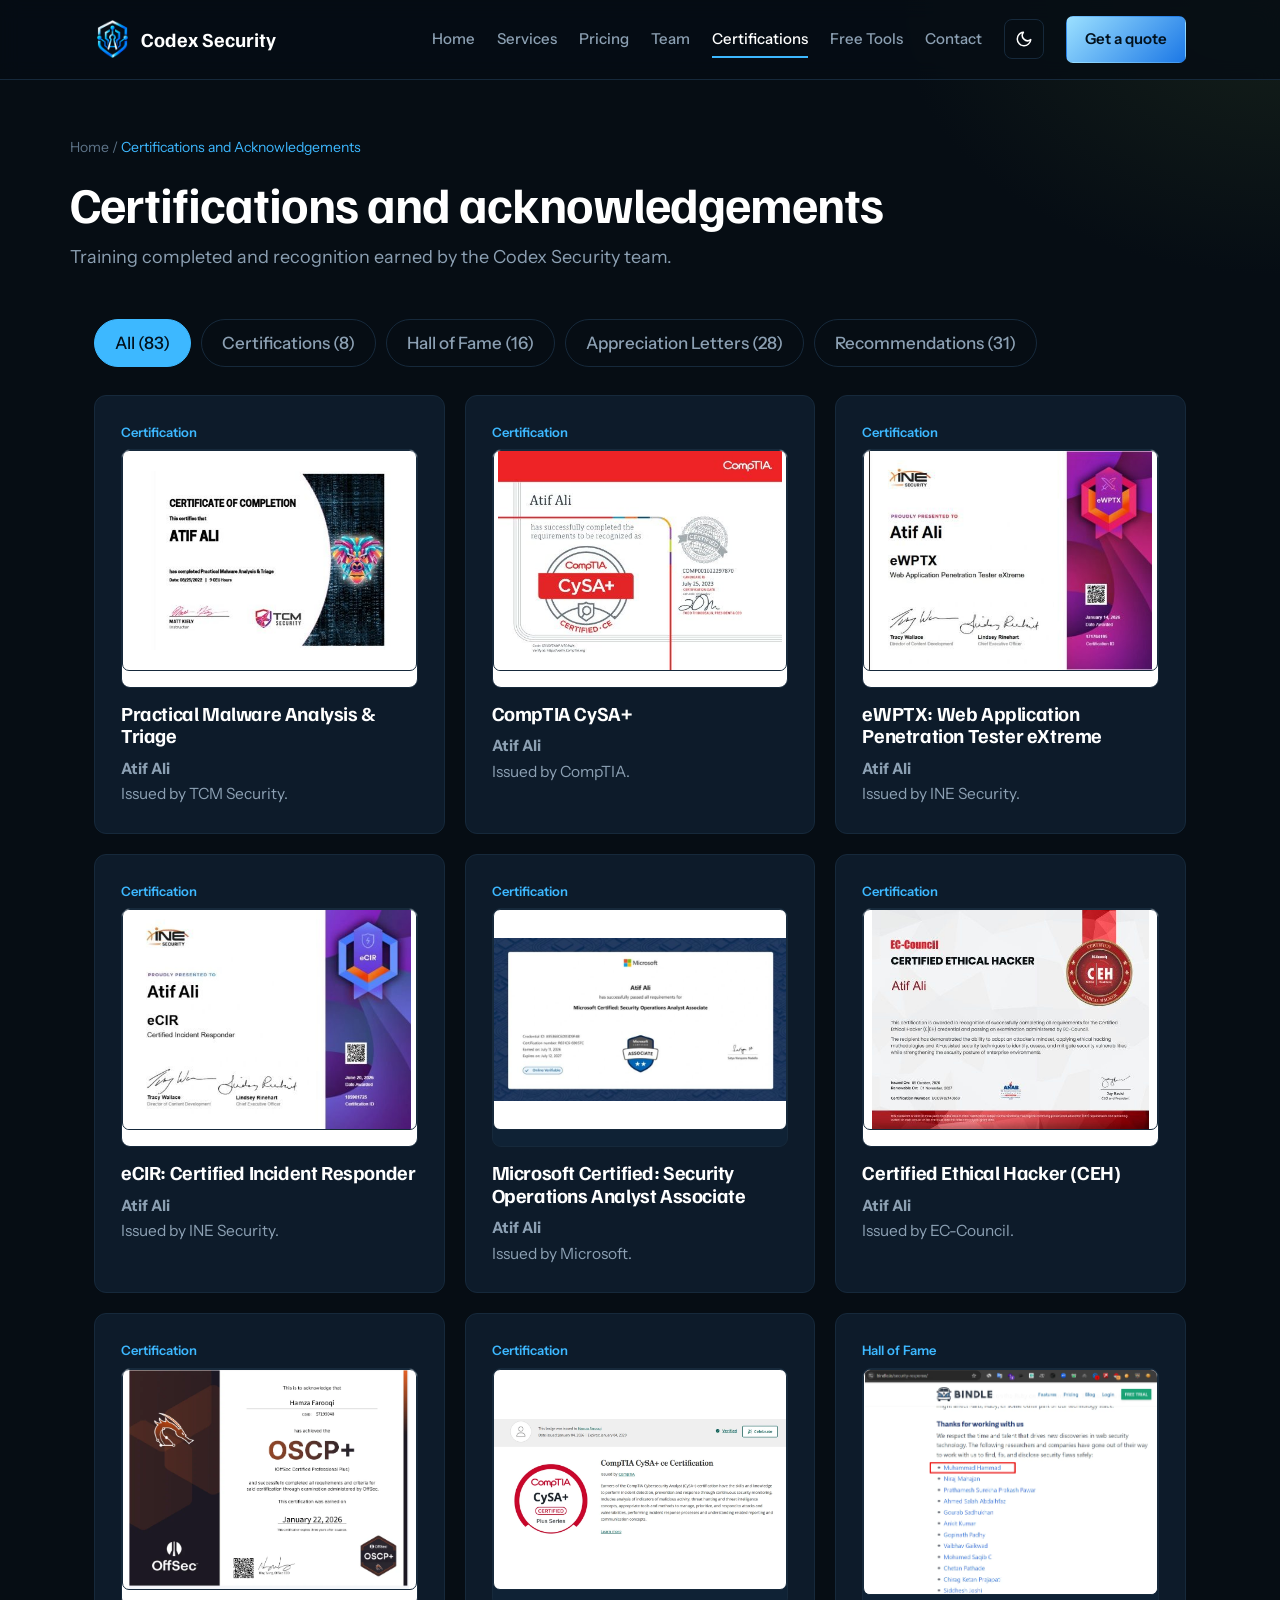
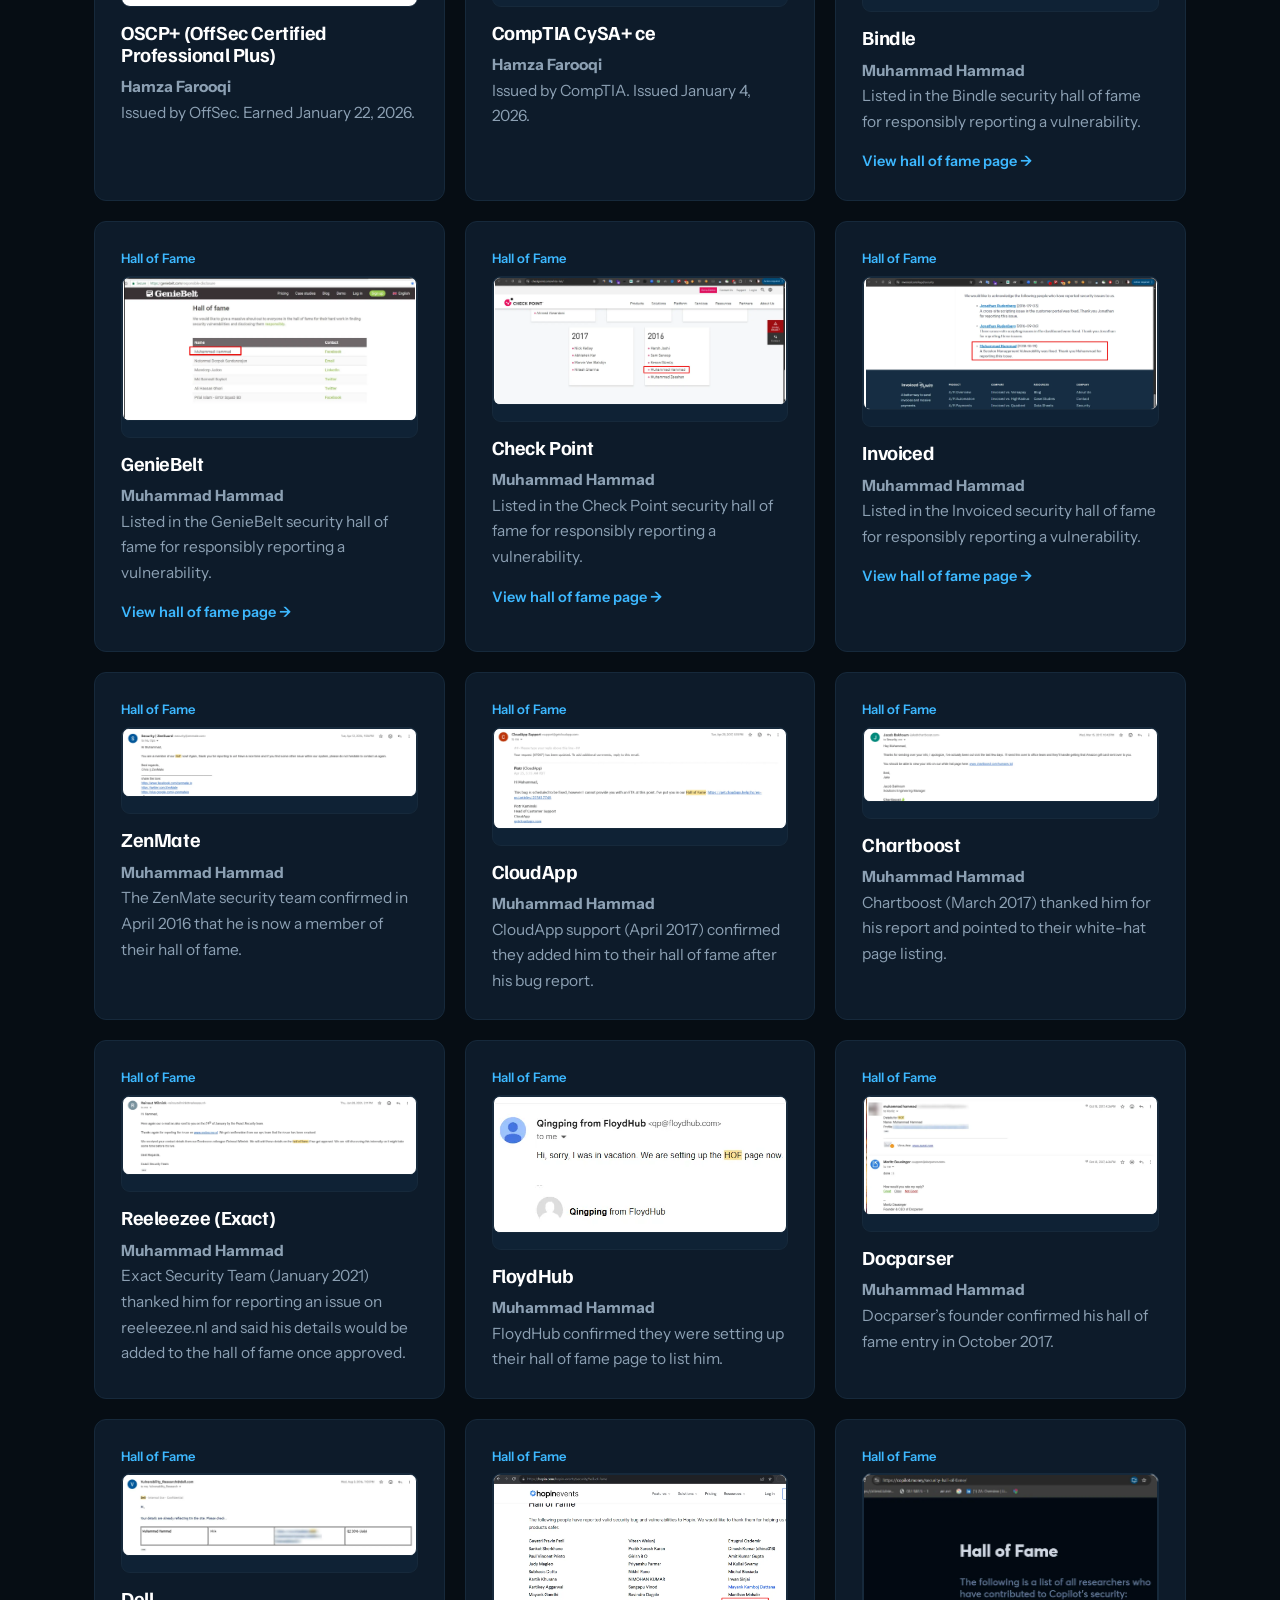
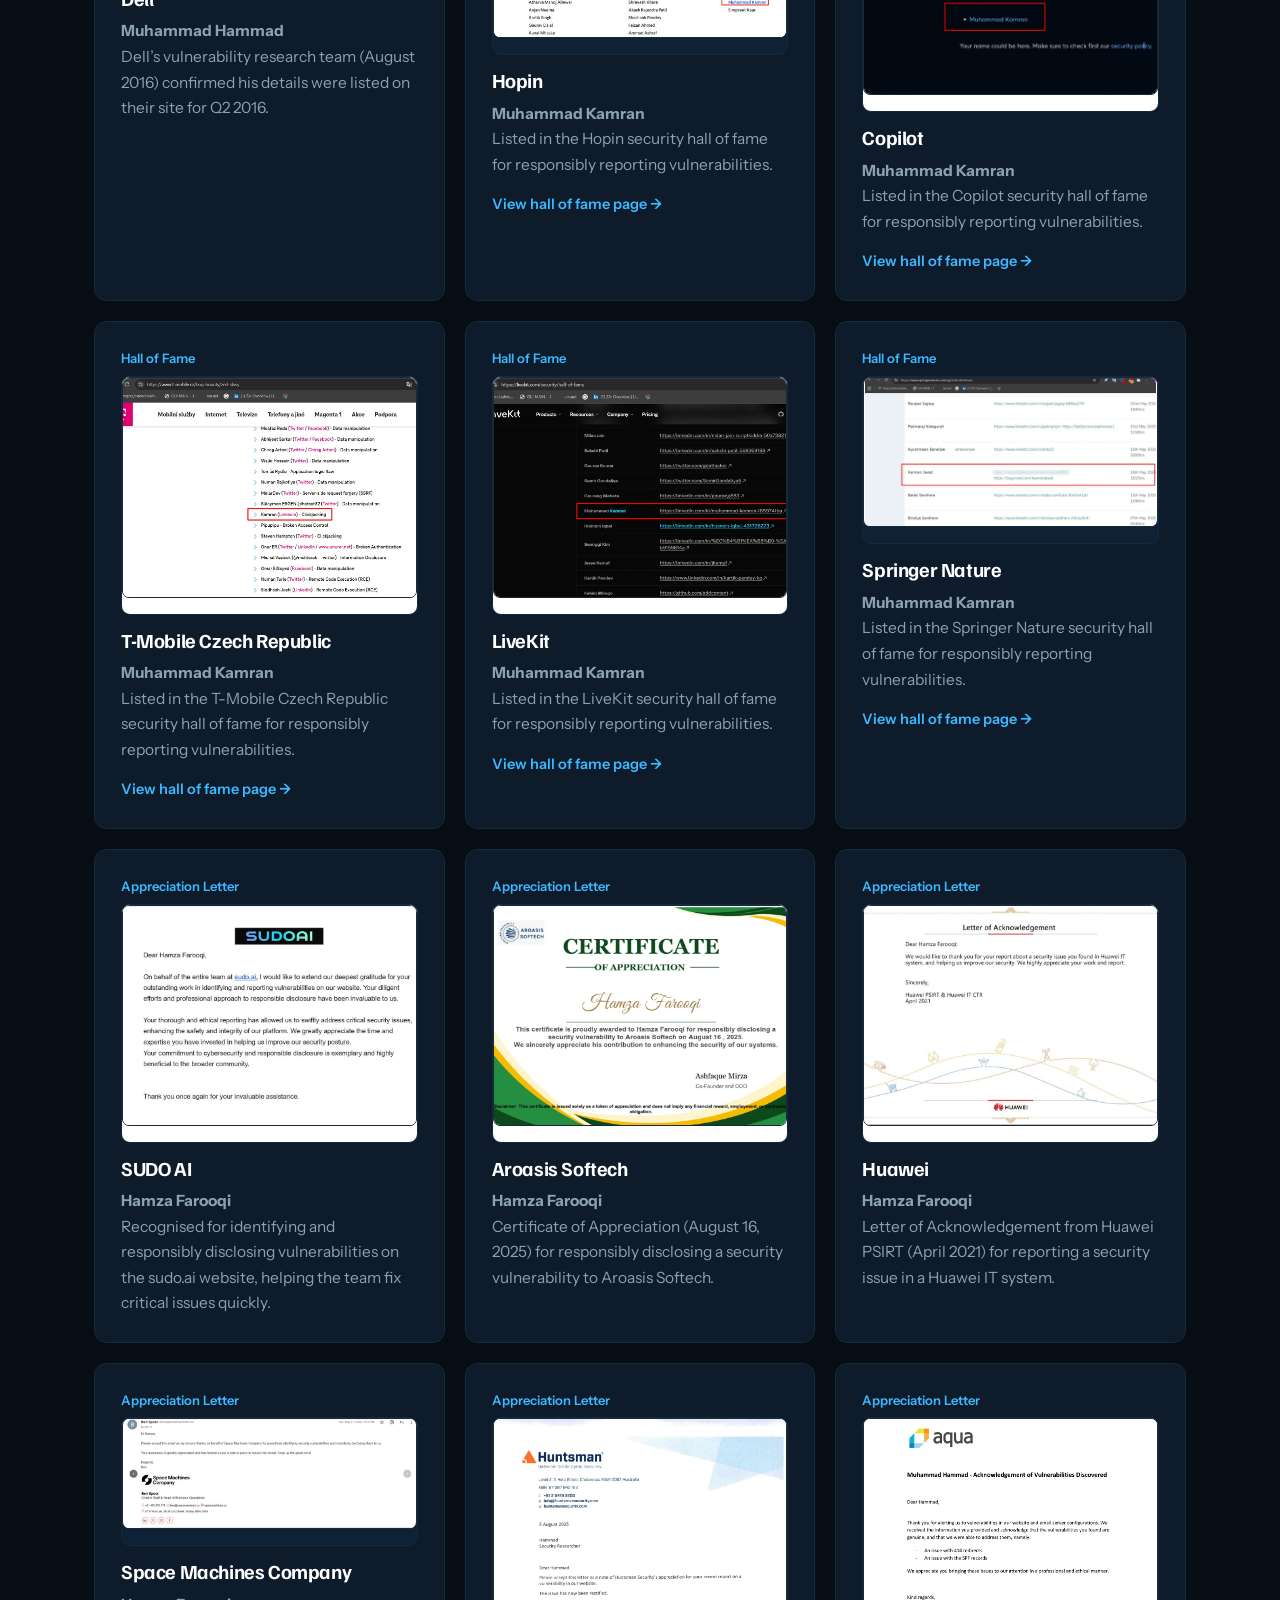
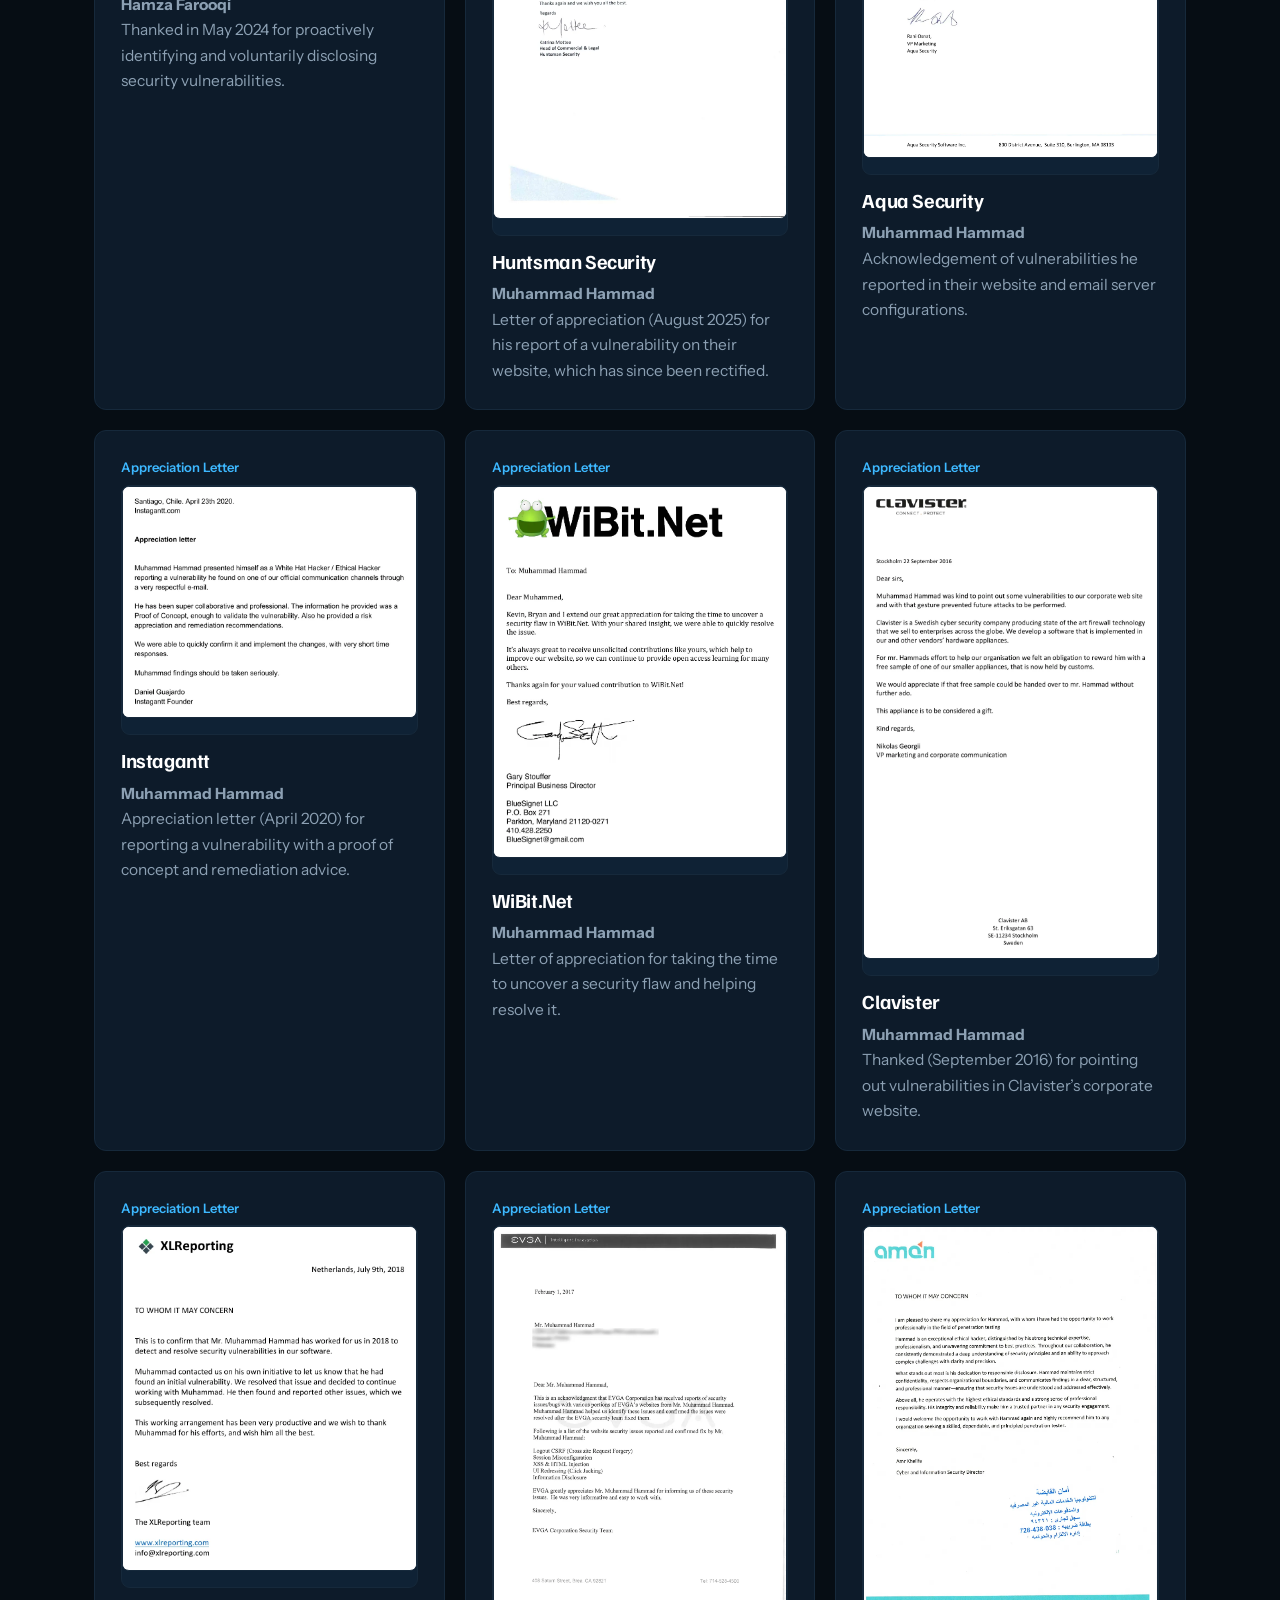
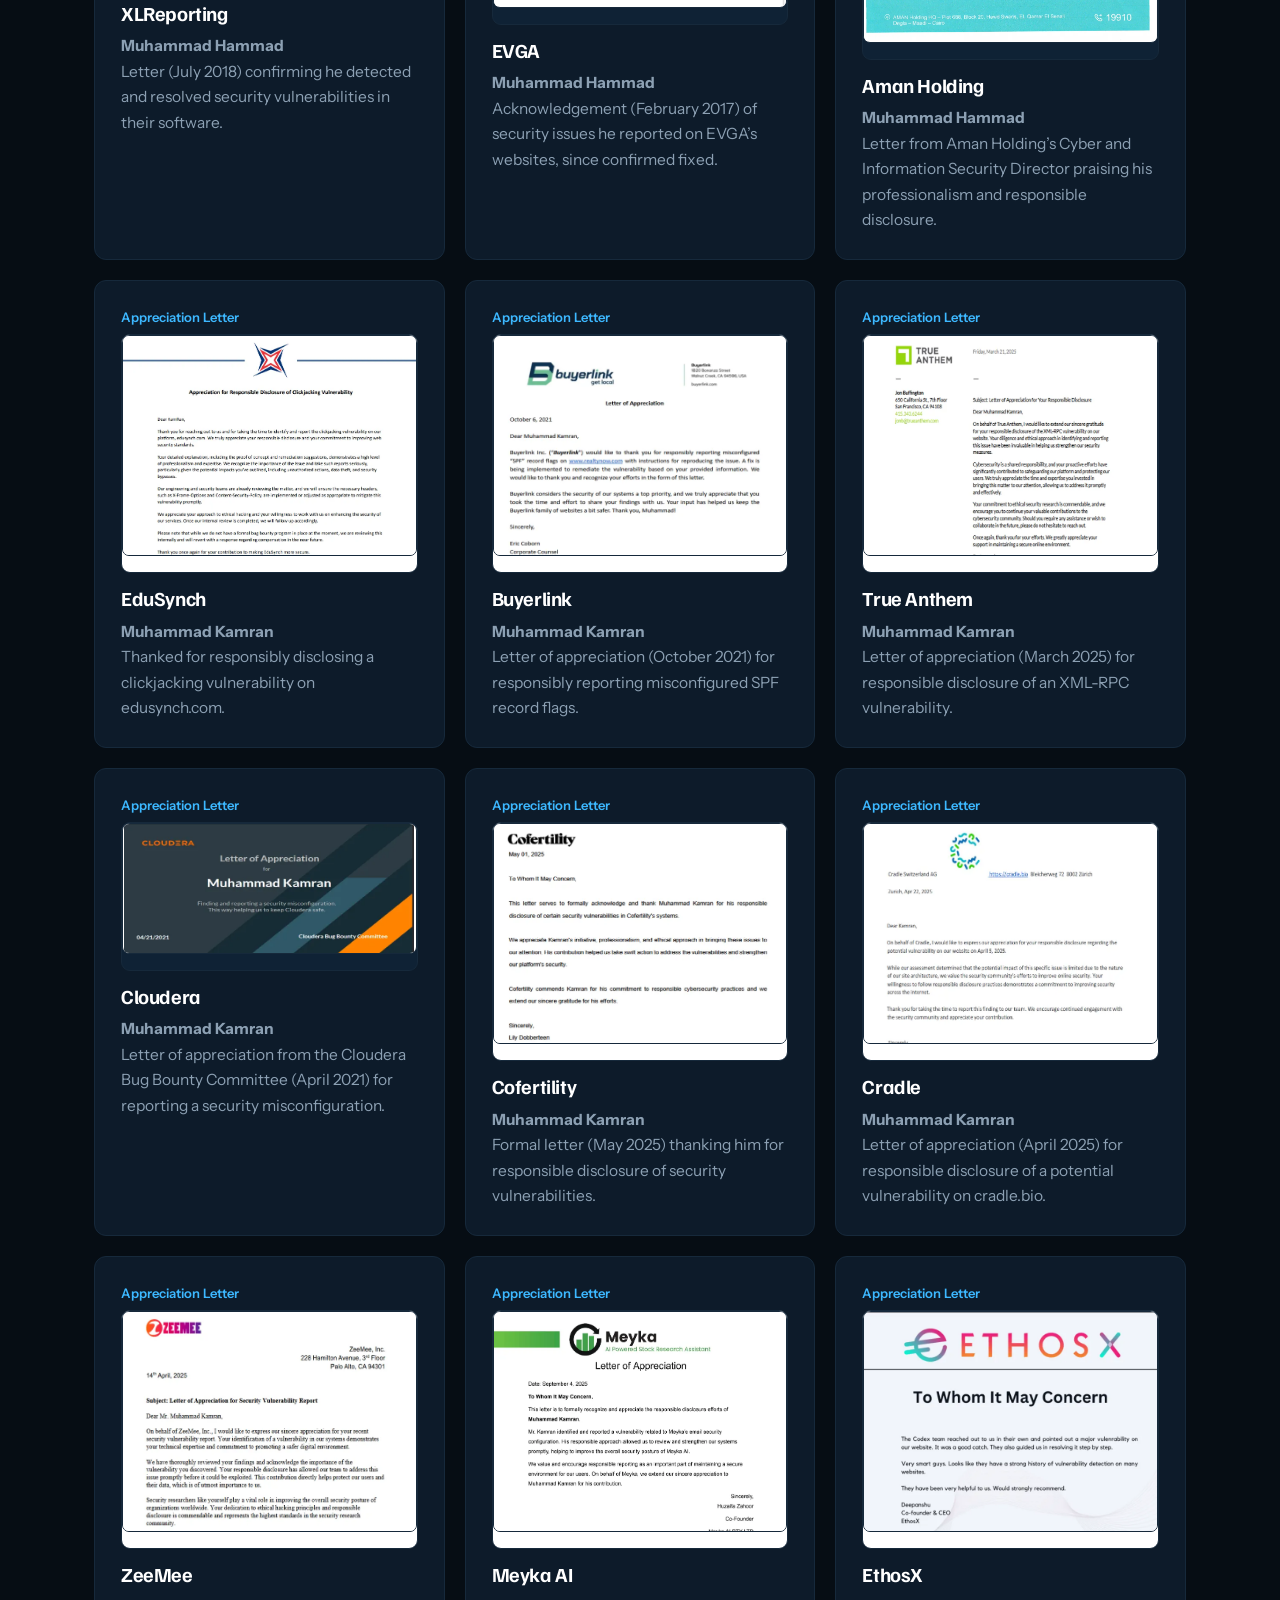
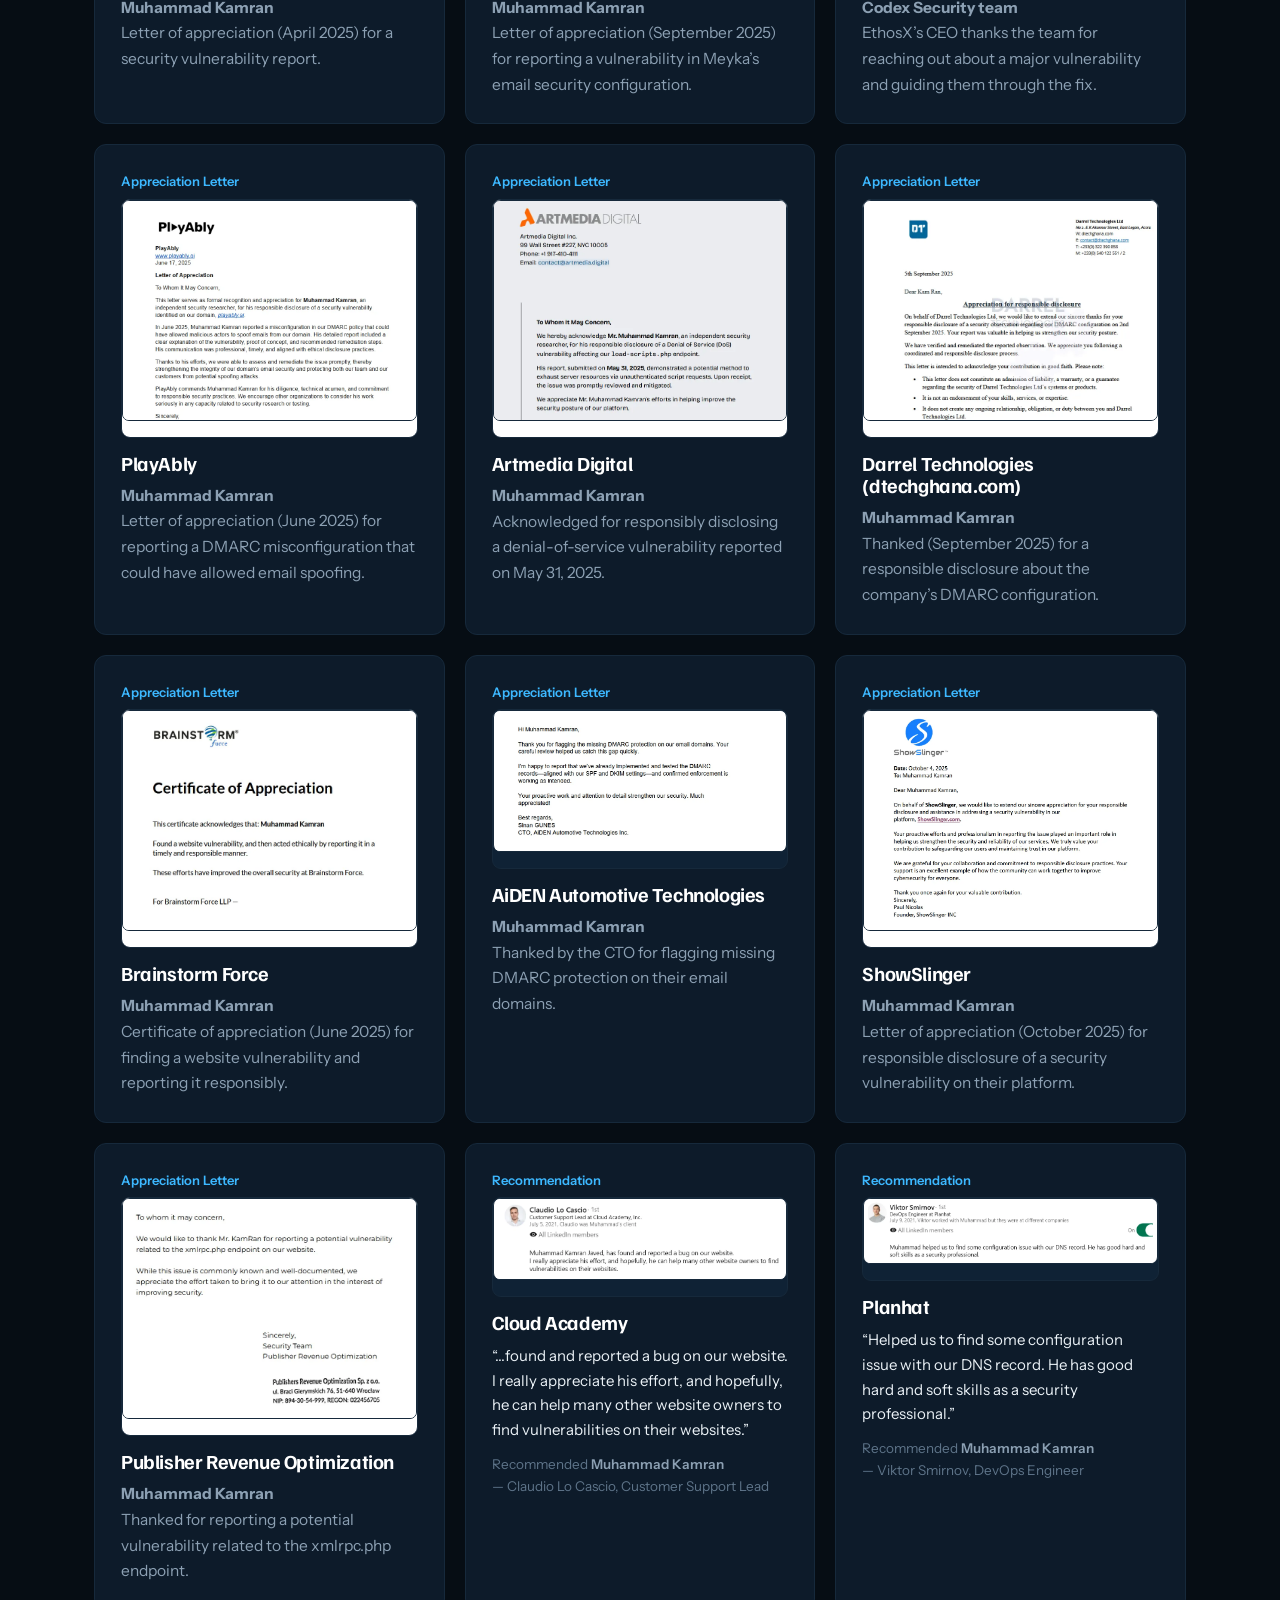
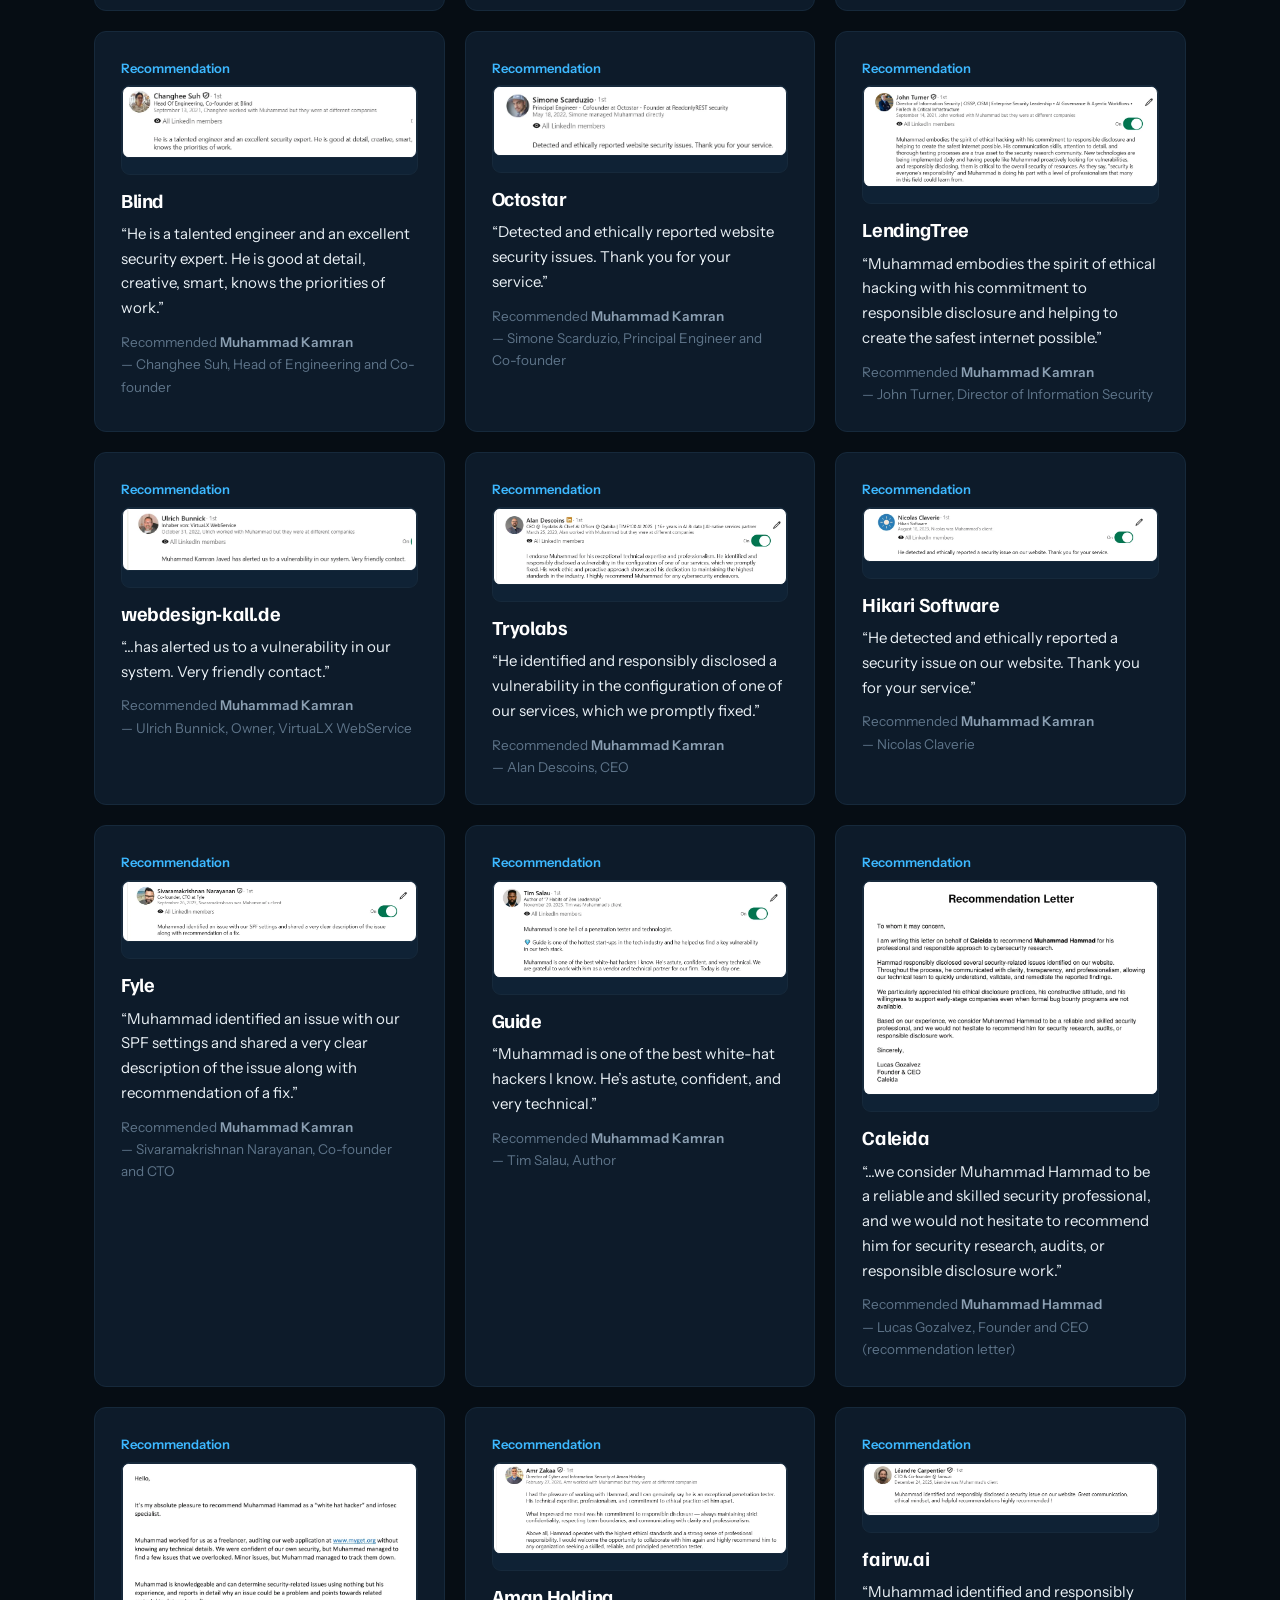
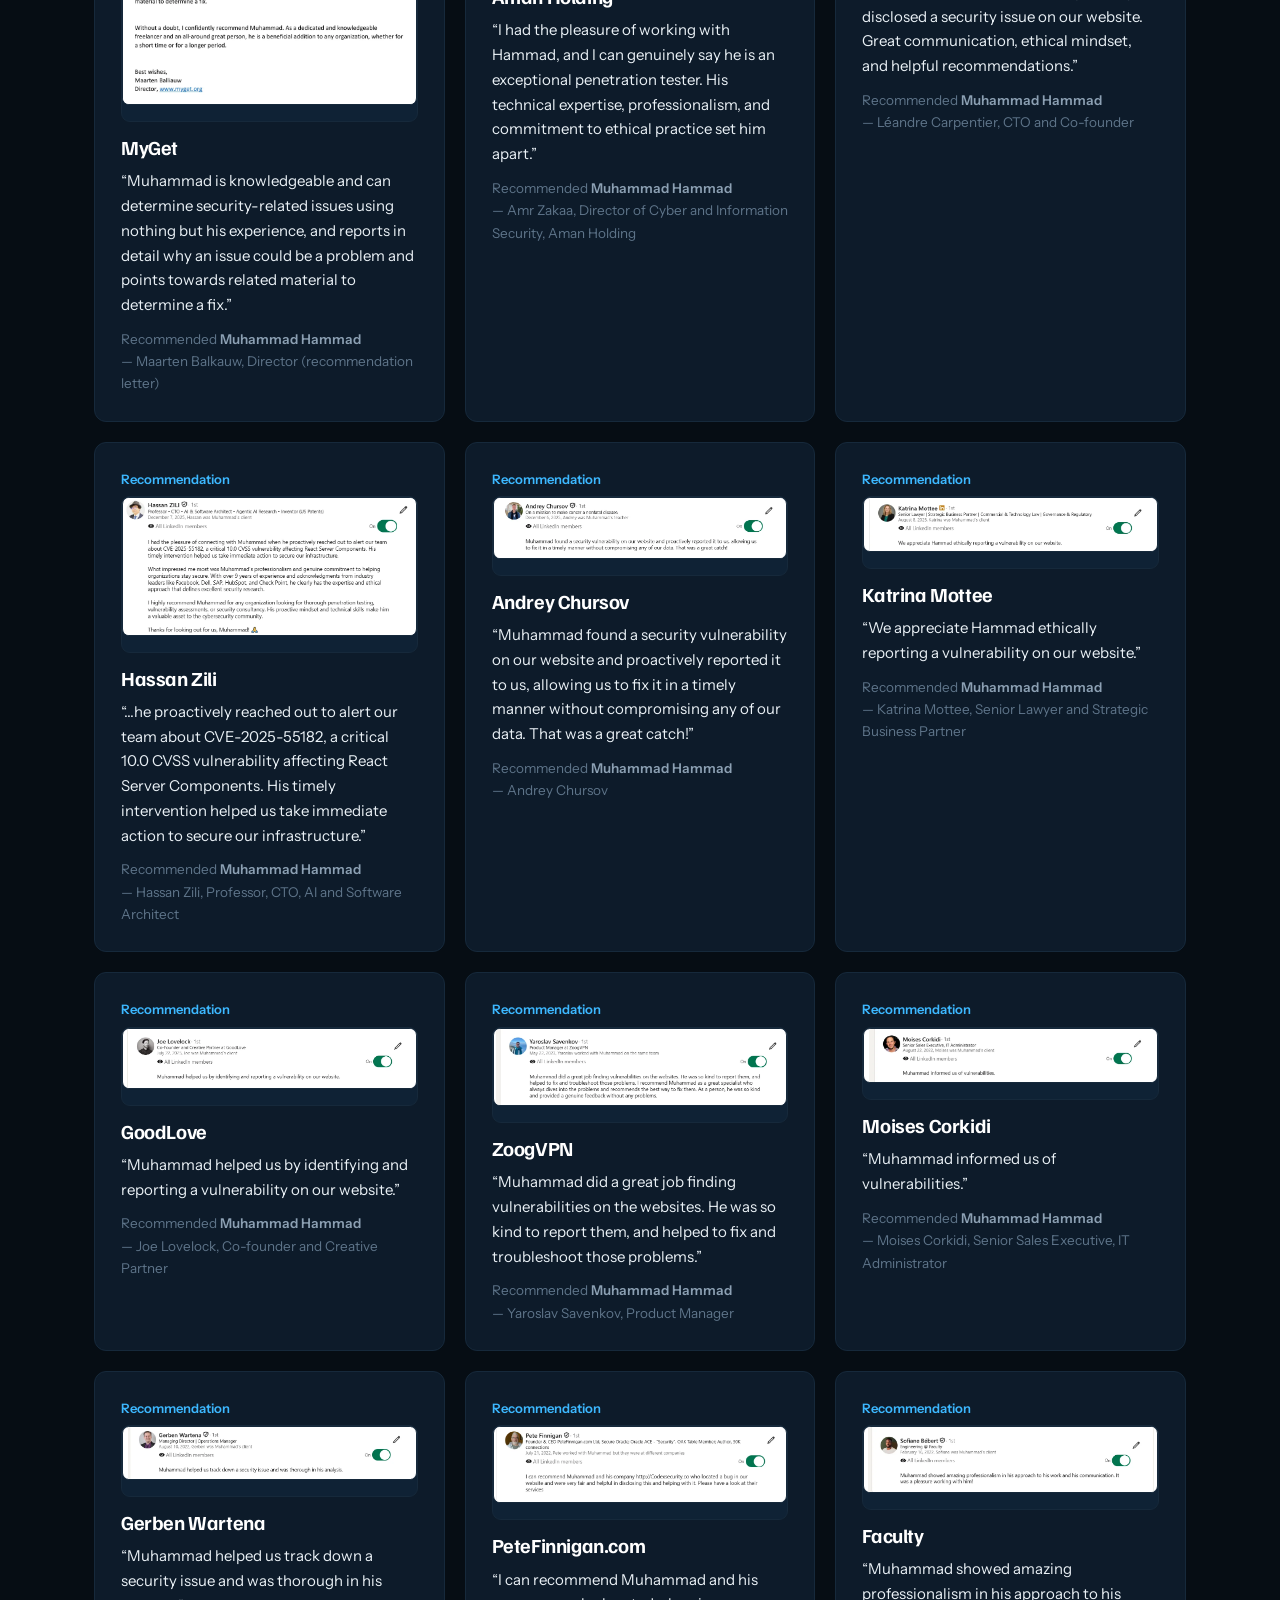
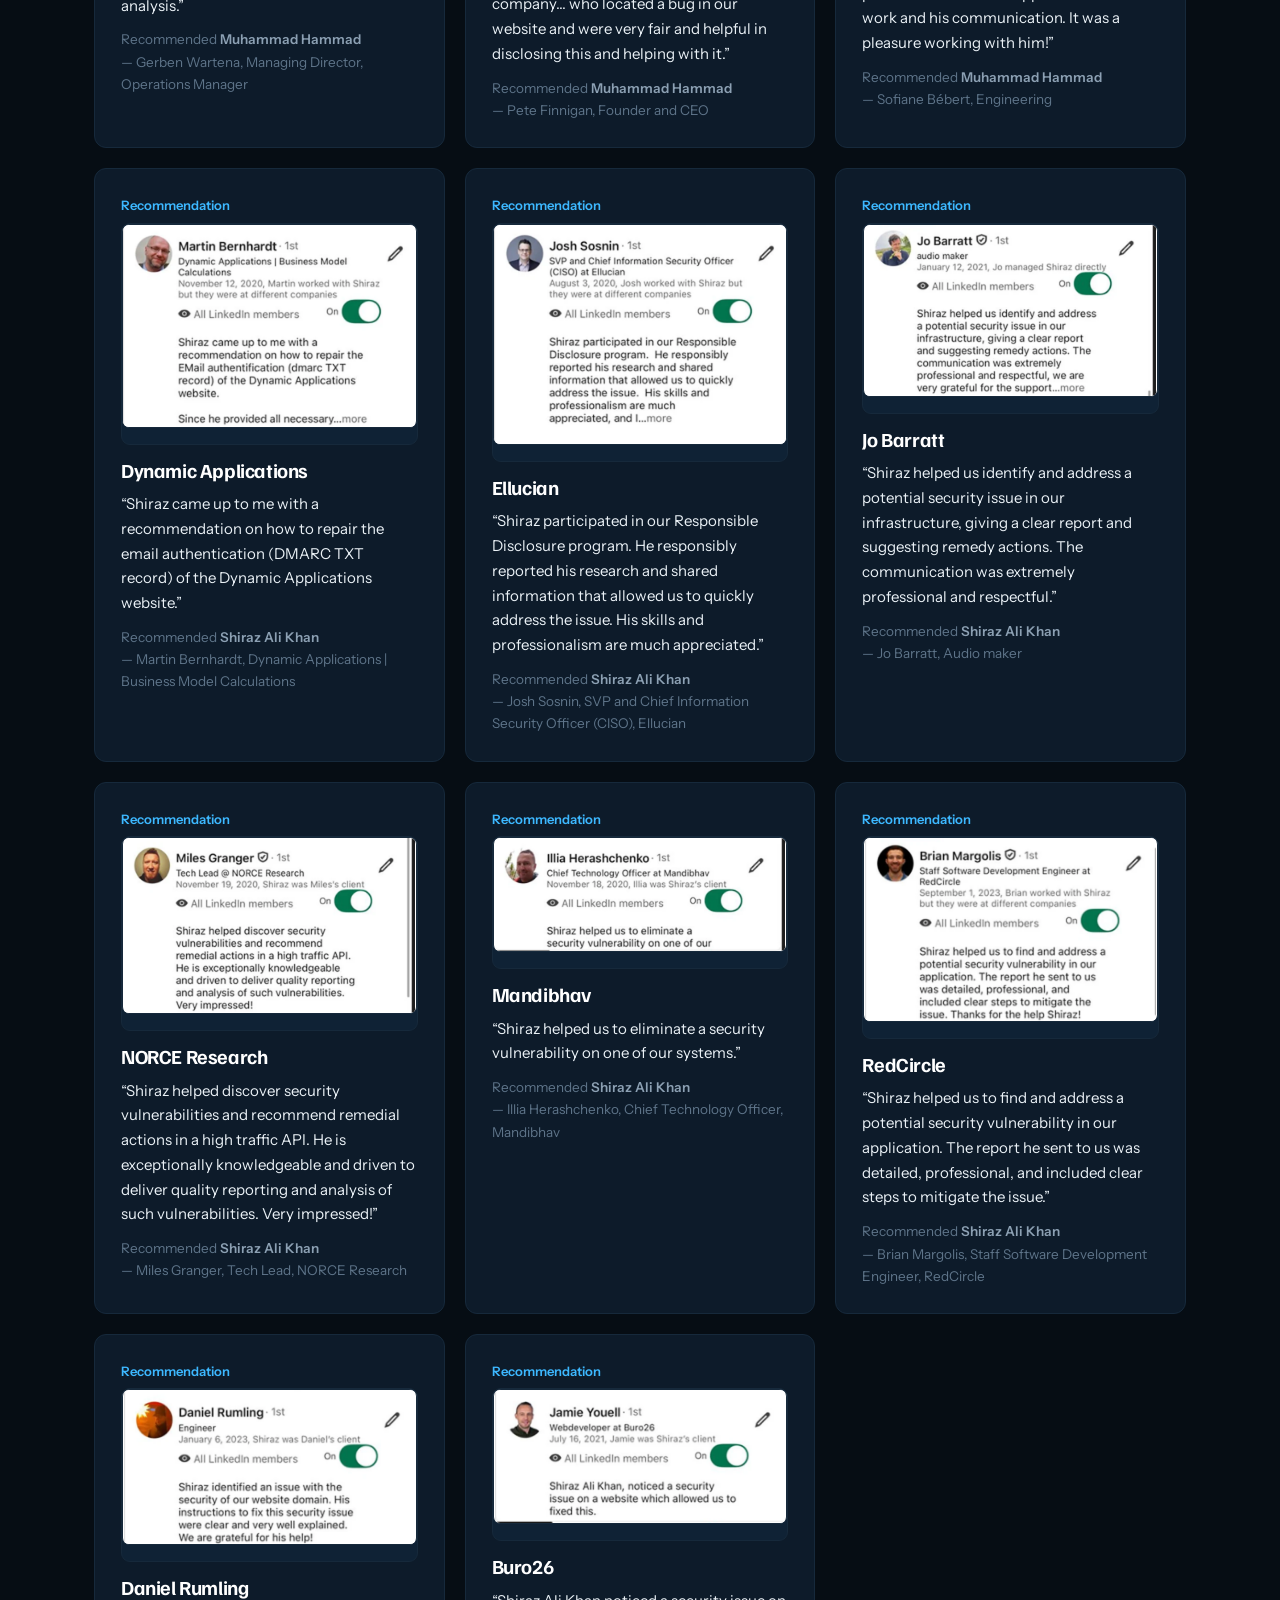
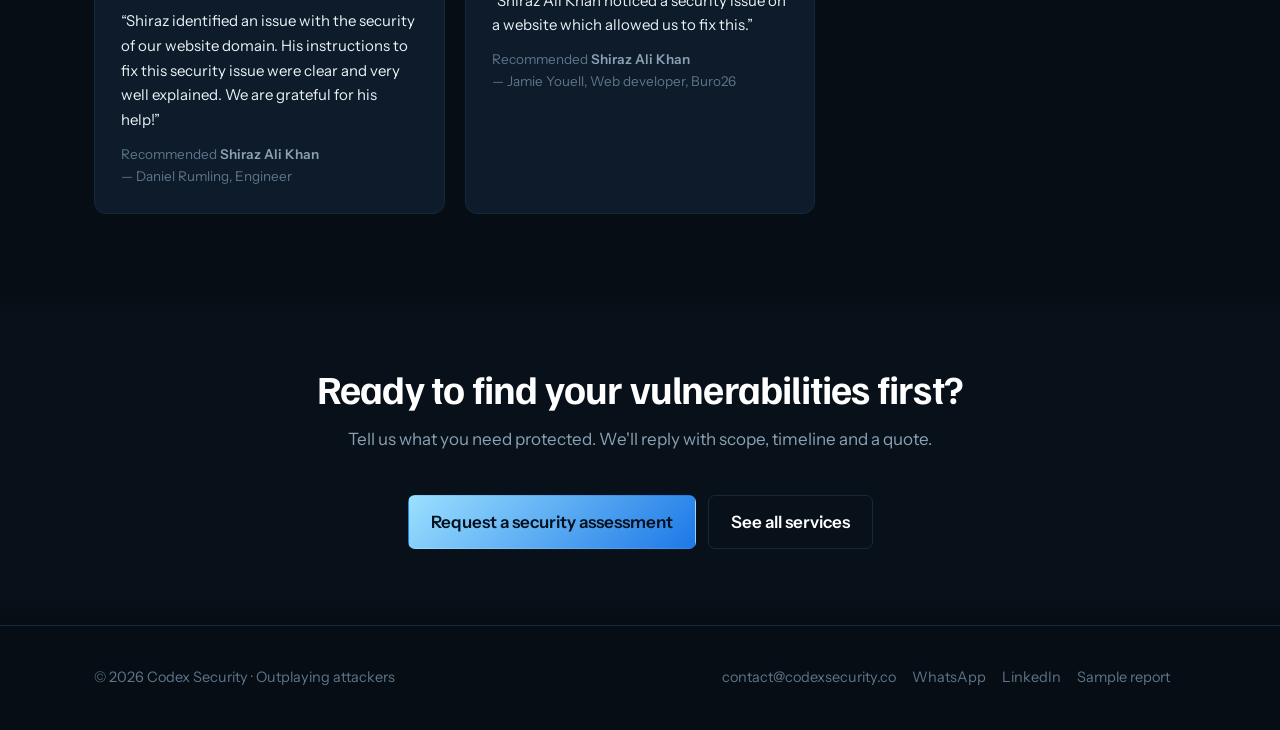
==== commit 8e88f733: "Add files via upload" ====
--- a/certifications.html
+++ b/certifications.html
@@ -29,7 +29,7 @@
  document.querySelectorAll("img[data-proof]:not([src])").forEach(i=>io.observe(i))}
 document.addEventListener("DOMContentLoaded",loadVisible);
 </script><section class="alt"><div class="wrap" style="text-align:center"><h2>Ready to find your vulnerabilities first?</h2><p class="lead" style="margin-left:auto;margin-right:auto">Tell us what you need protected. We'll reply with scope, timeline and a quote.</p><div class="cta" style="justify-content:center"><a class="btn" href="contact.html">Request a security assessment</a><a class="btn ghost" href="services.html">See all services</a></div></div></section>
-<footer><div class="wrap"><span>&copy; 2026 Codex Security · Outplaying attackers</span><span><a href="mailto:contact@codexsecurity.co">contact@codexsecurity.co</a><a href="https://wa.me/447743740462">WhatsApp</a><a href="https://www.linkedin.com/company/codex-security" target="_blank" rel="noopener">LinkedIn</a><a href="sample-report.html">Sample report</a></span></div></footer>
+<footer><div class="wrap"><span>&copy; 2026 Codex Security · Outplaying attackers</span><span><a href="mailto:contact@codexsecurity.co">contact@codexsecurity.co</a><a href="https://wa.me/923025126725">WhatsApp</a><a href="https://www.linkedin.com/company/codex-security" target="_blank" rel="noopener">LinkedIn</a><a href="sample-report.html">Sample report</a></span></div></footer>
 <div class="lightbox" id="lb" hidden><img alt=""></div>
 <script>
 const lb=document.getElementById("lb"),li=lb.querySelector("img");
--- a/styles.css
+++ b/styles.css
@@ -280,3 +280,6 @@
 .card.step{padding:20px}.card.step h3{font-size:18px}.card.step p{font-size:14.5px}
 @media(max-width:980px){#steps{grid-template-columns:repeat(2,1fr)!important}}
 @media(max-width:560px){#steps{grid-template-columns:1fr!important}}
+
+.li.mail{display:flex;margin-bottom:0;word-break:break-all}
+.li.mail+.li{margin-top:10px}
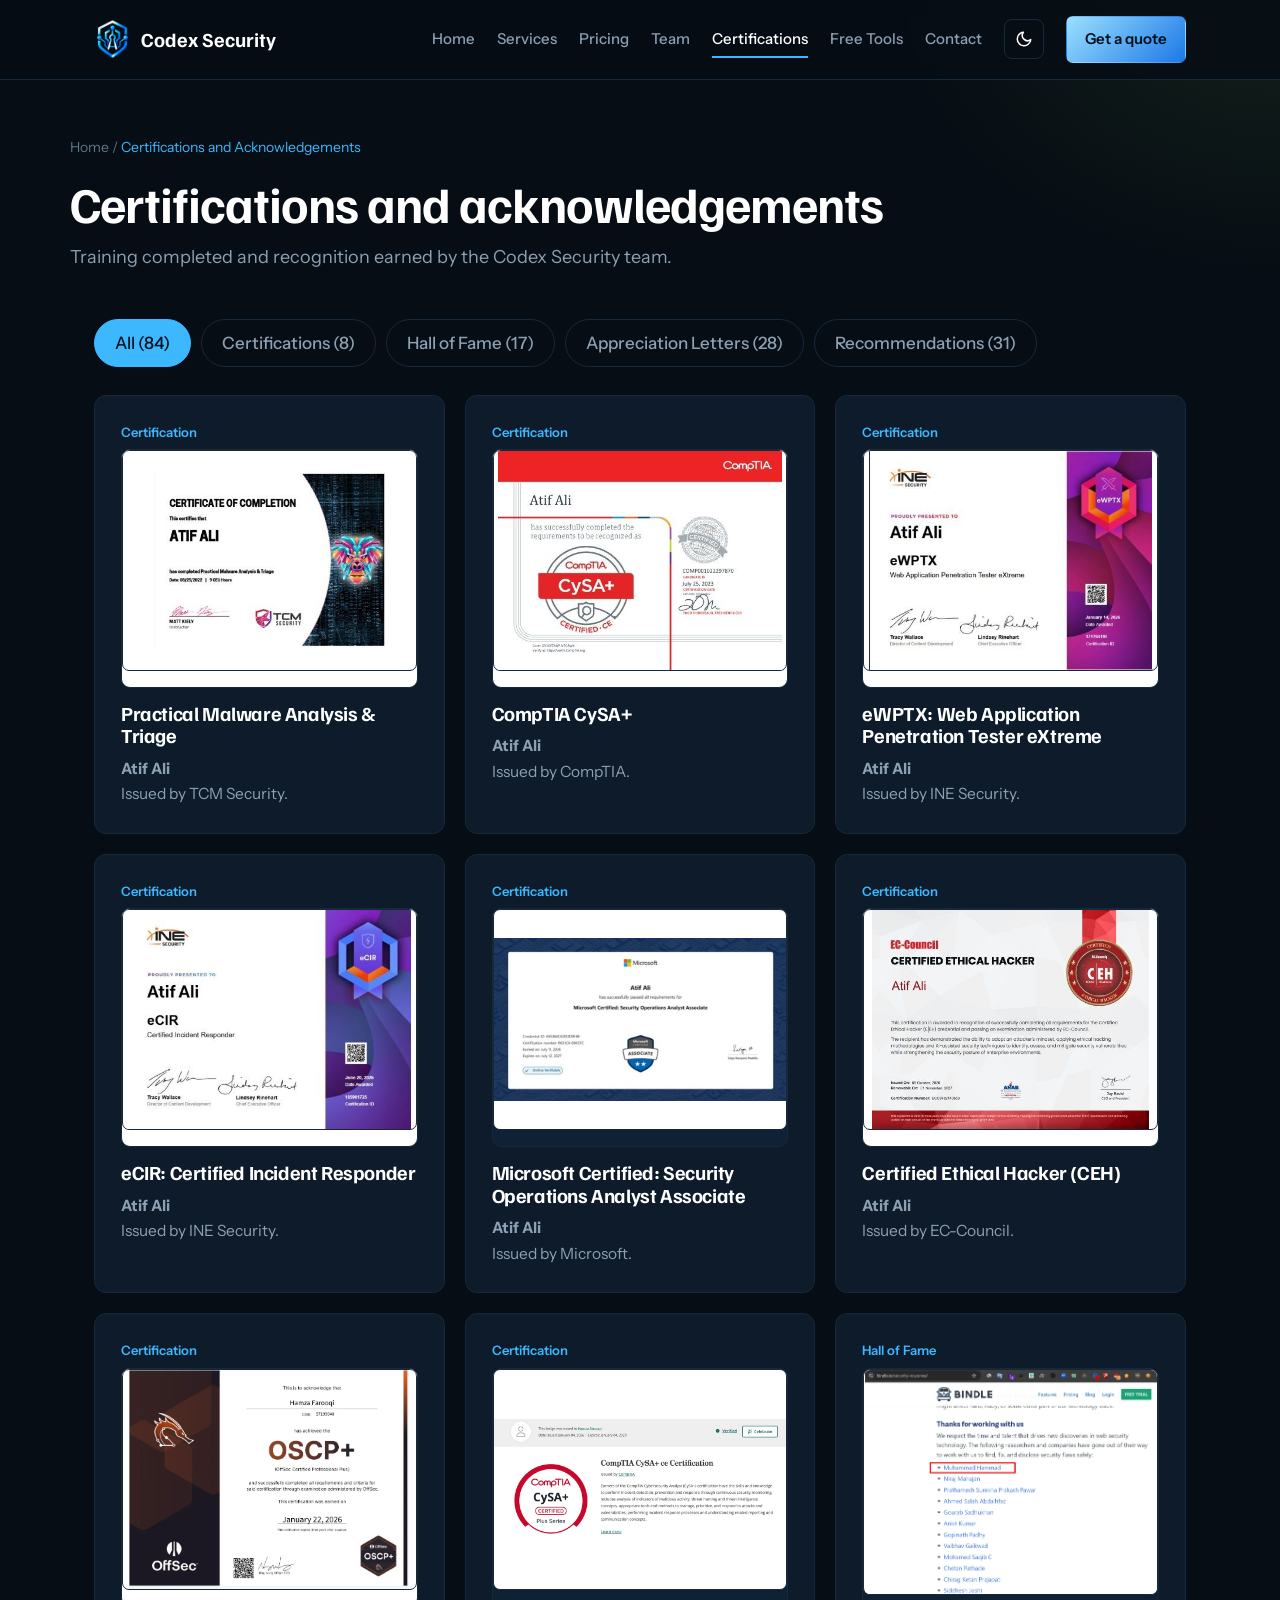
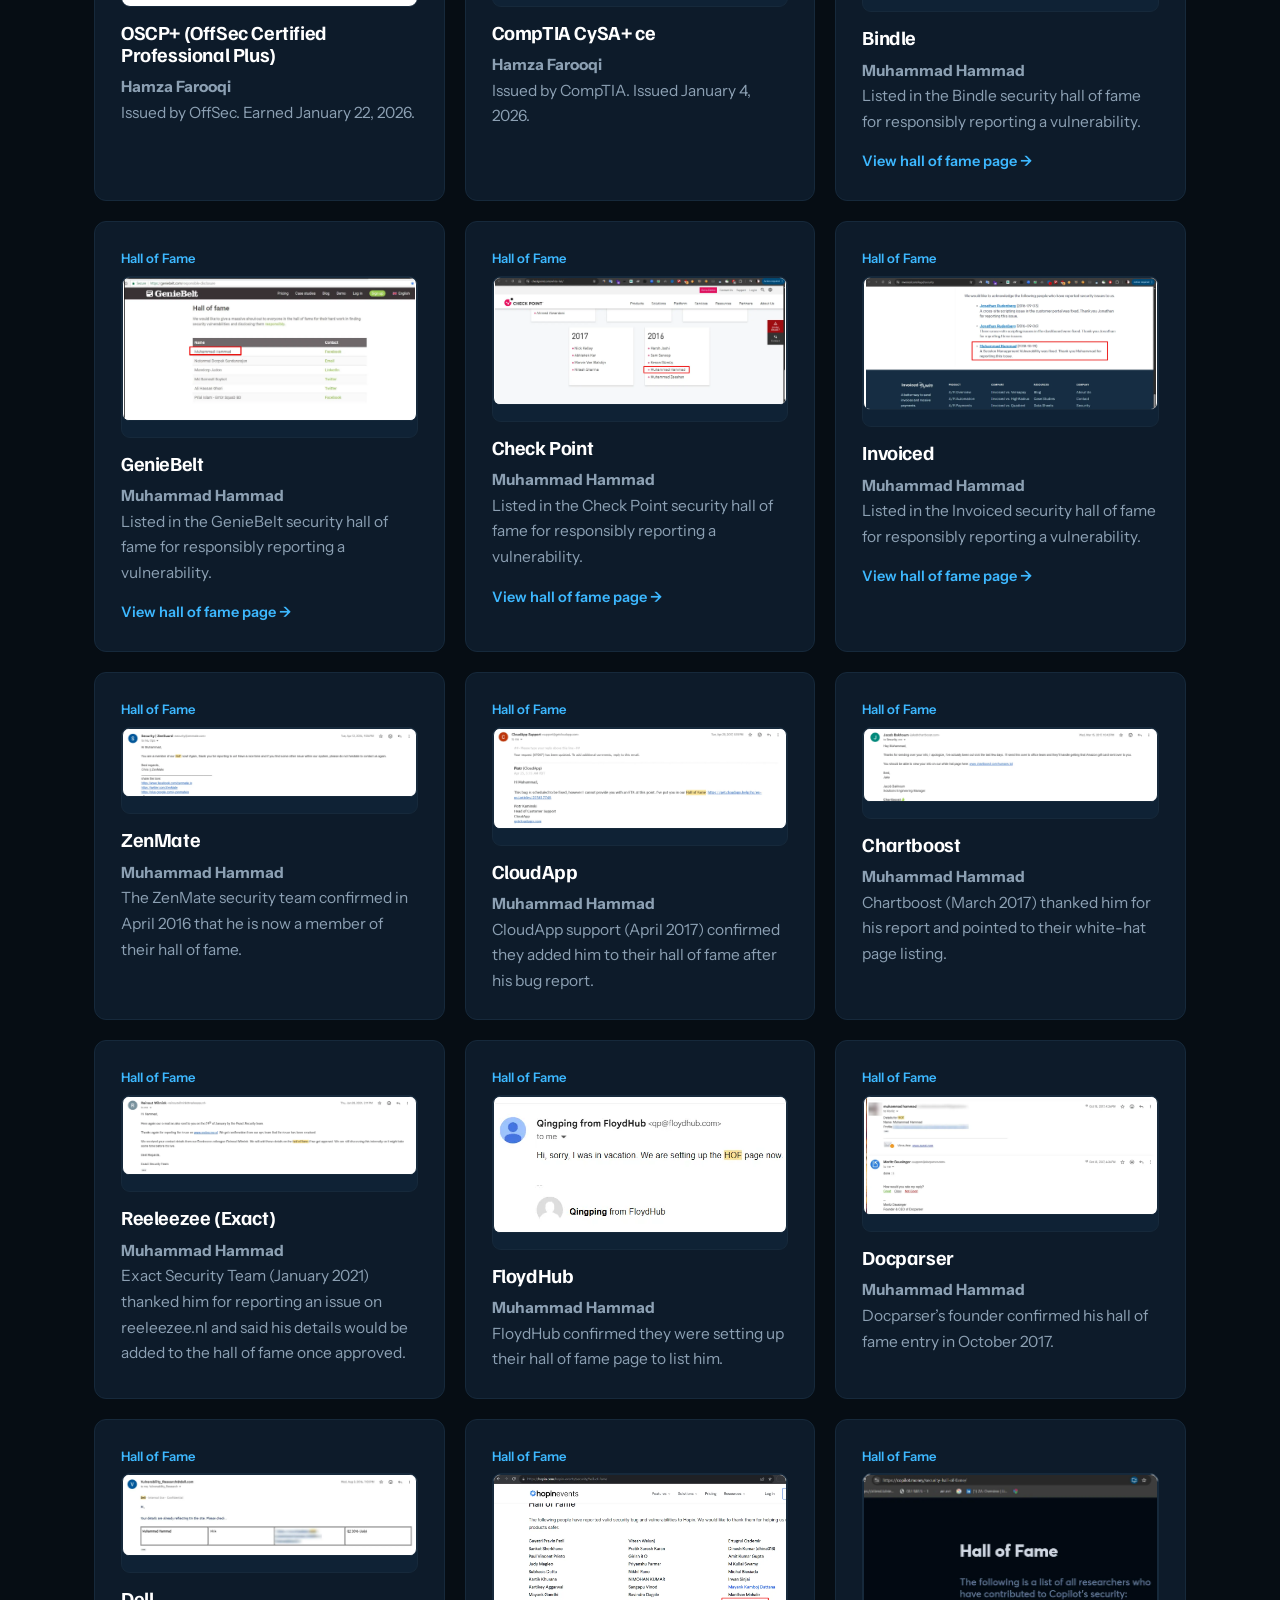
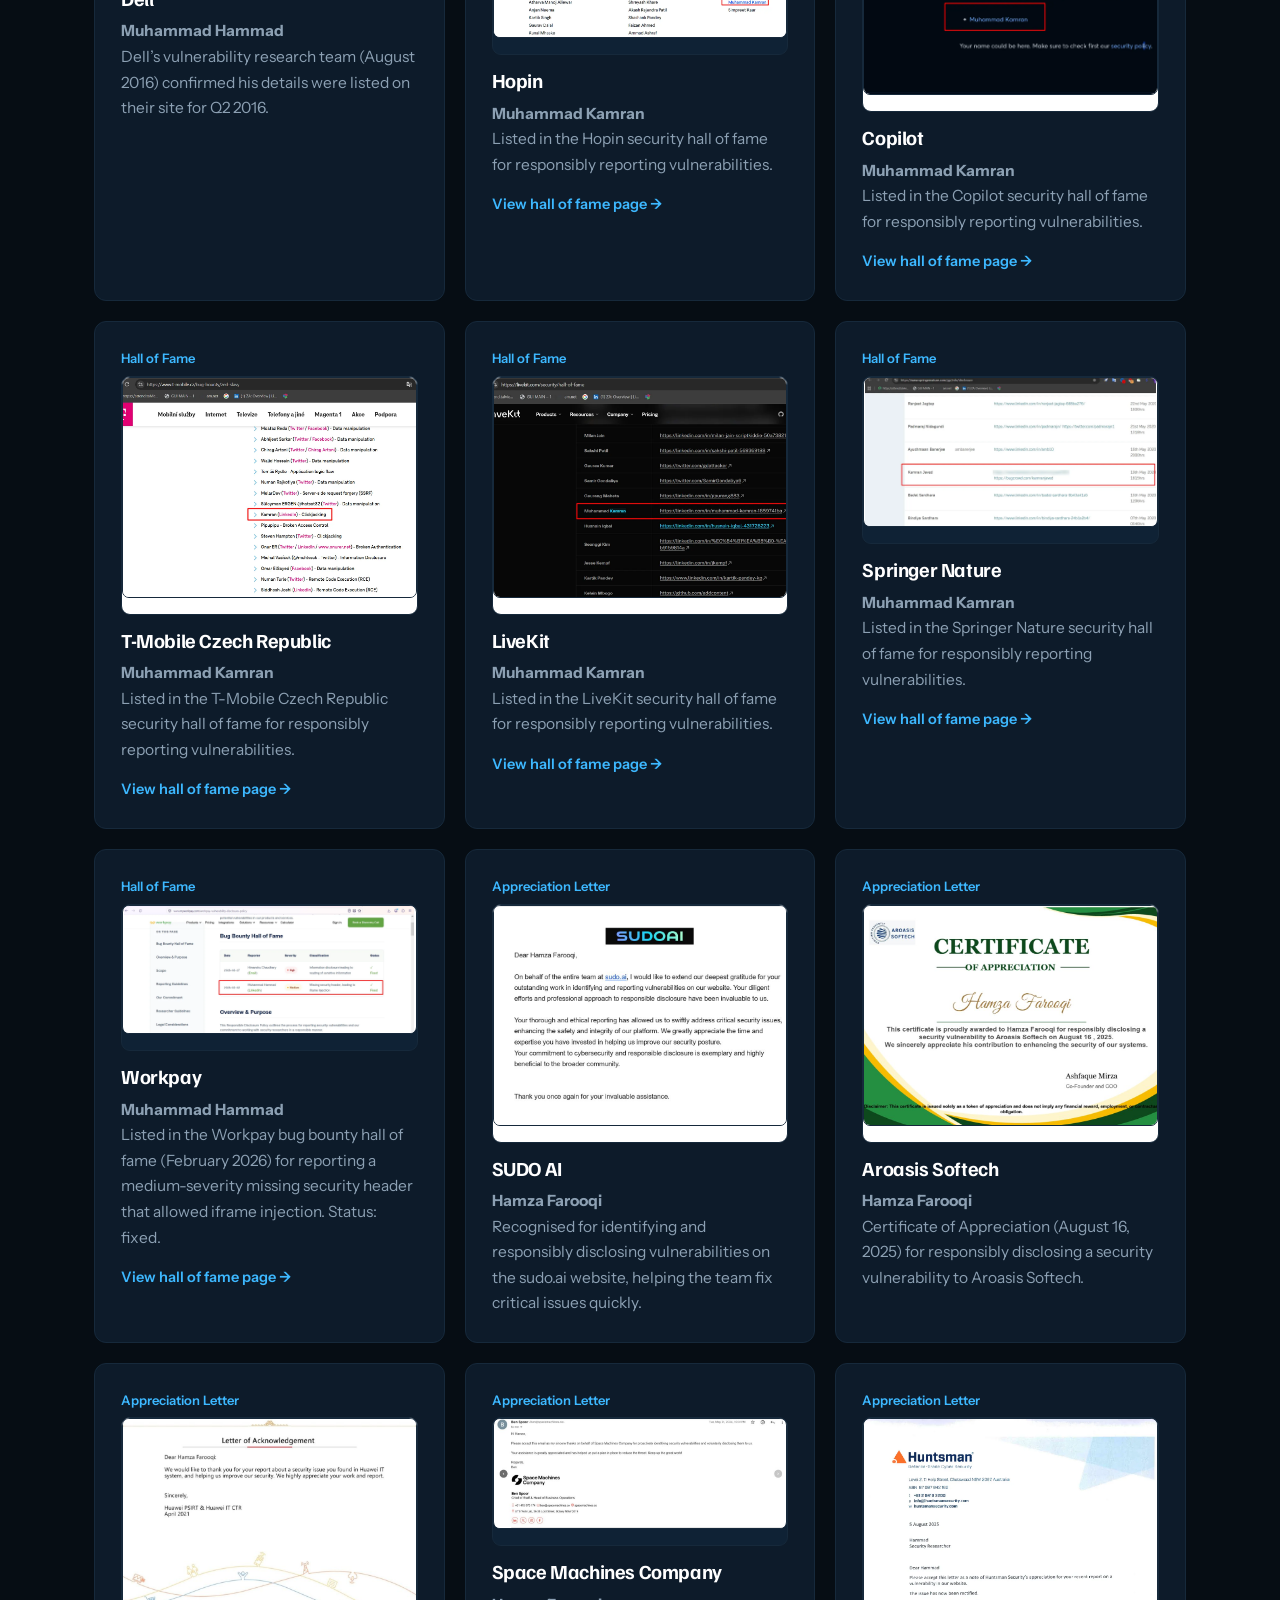
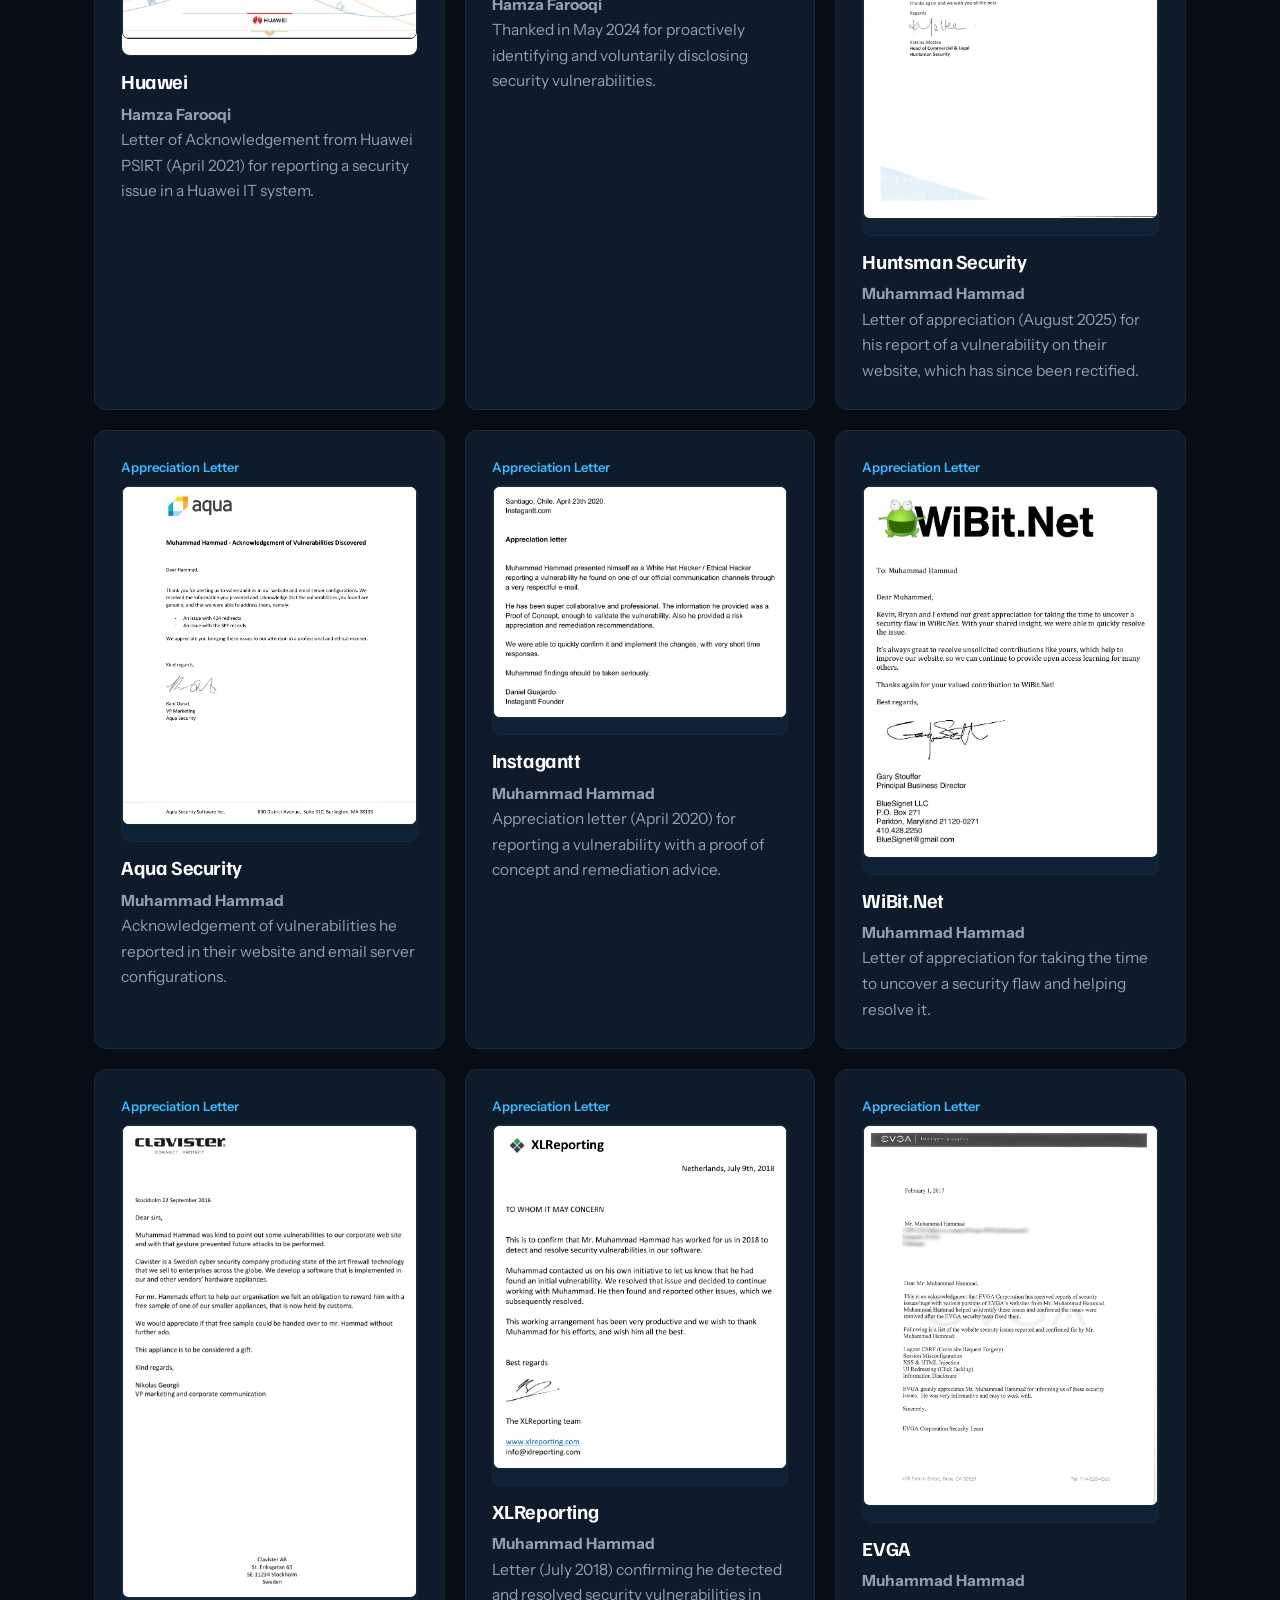
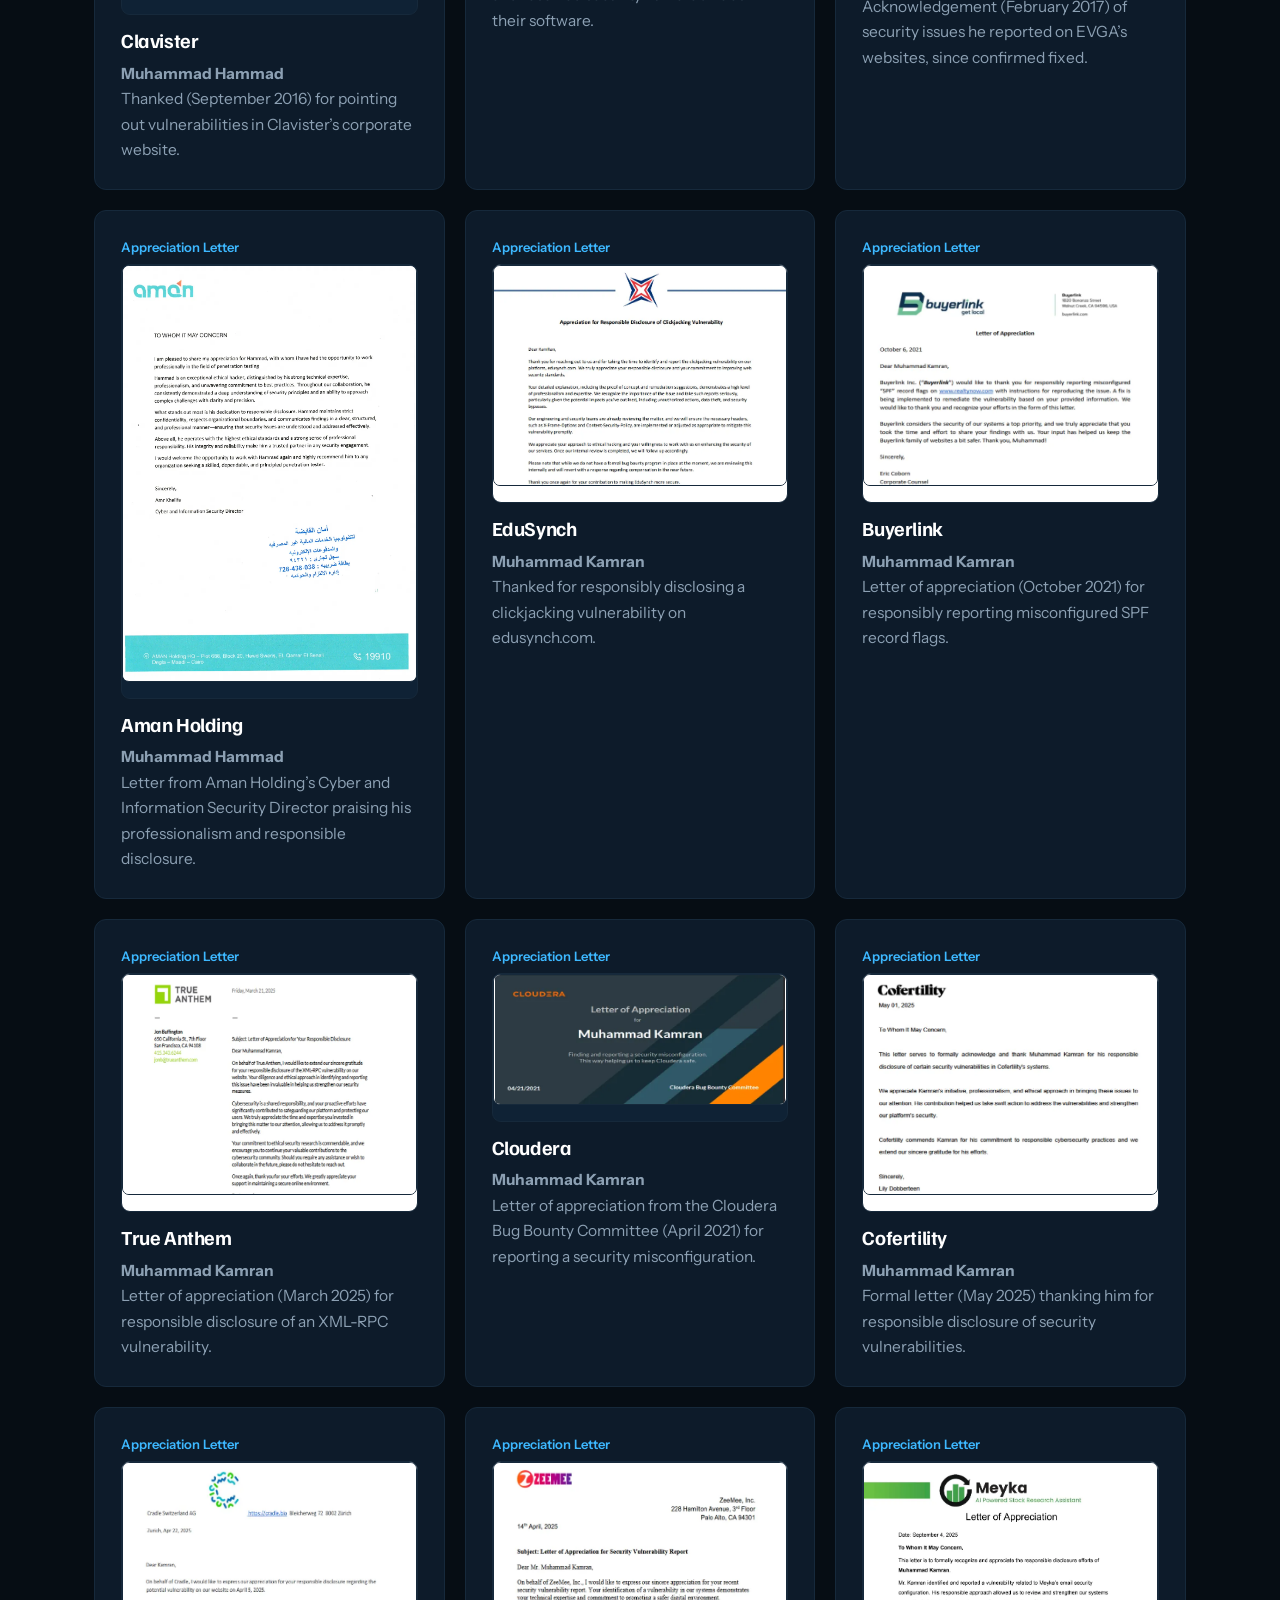
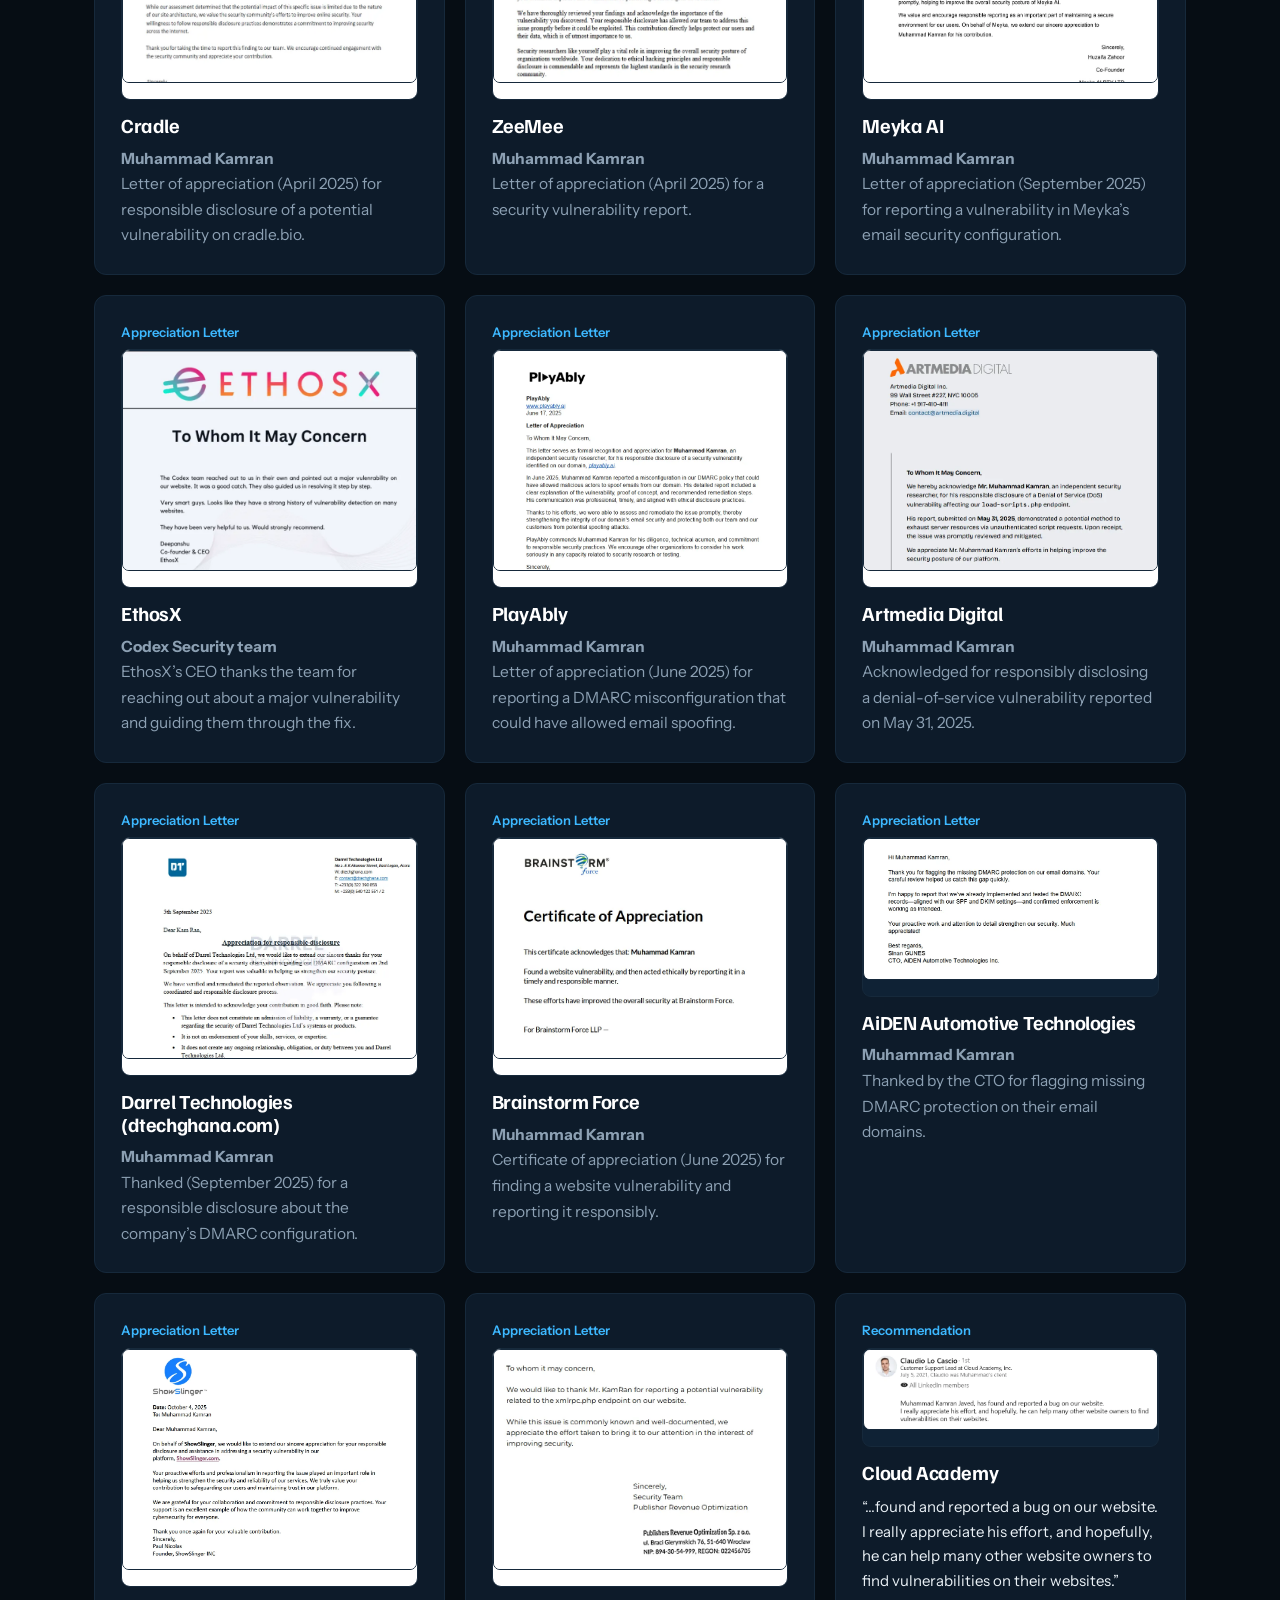
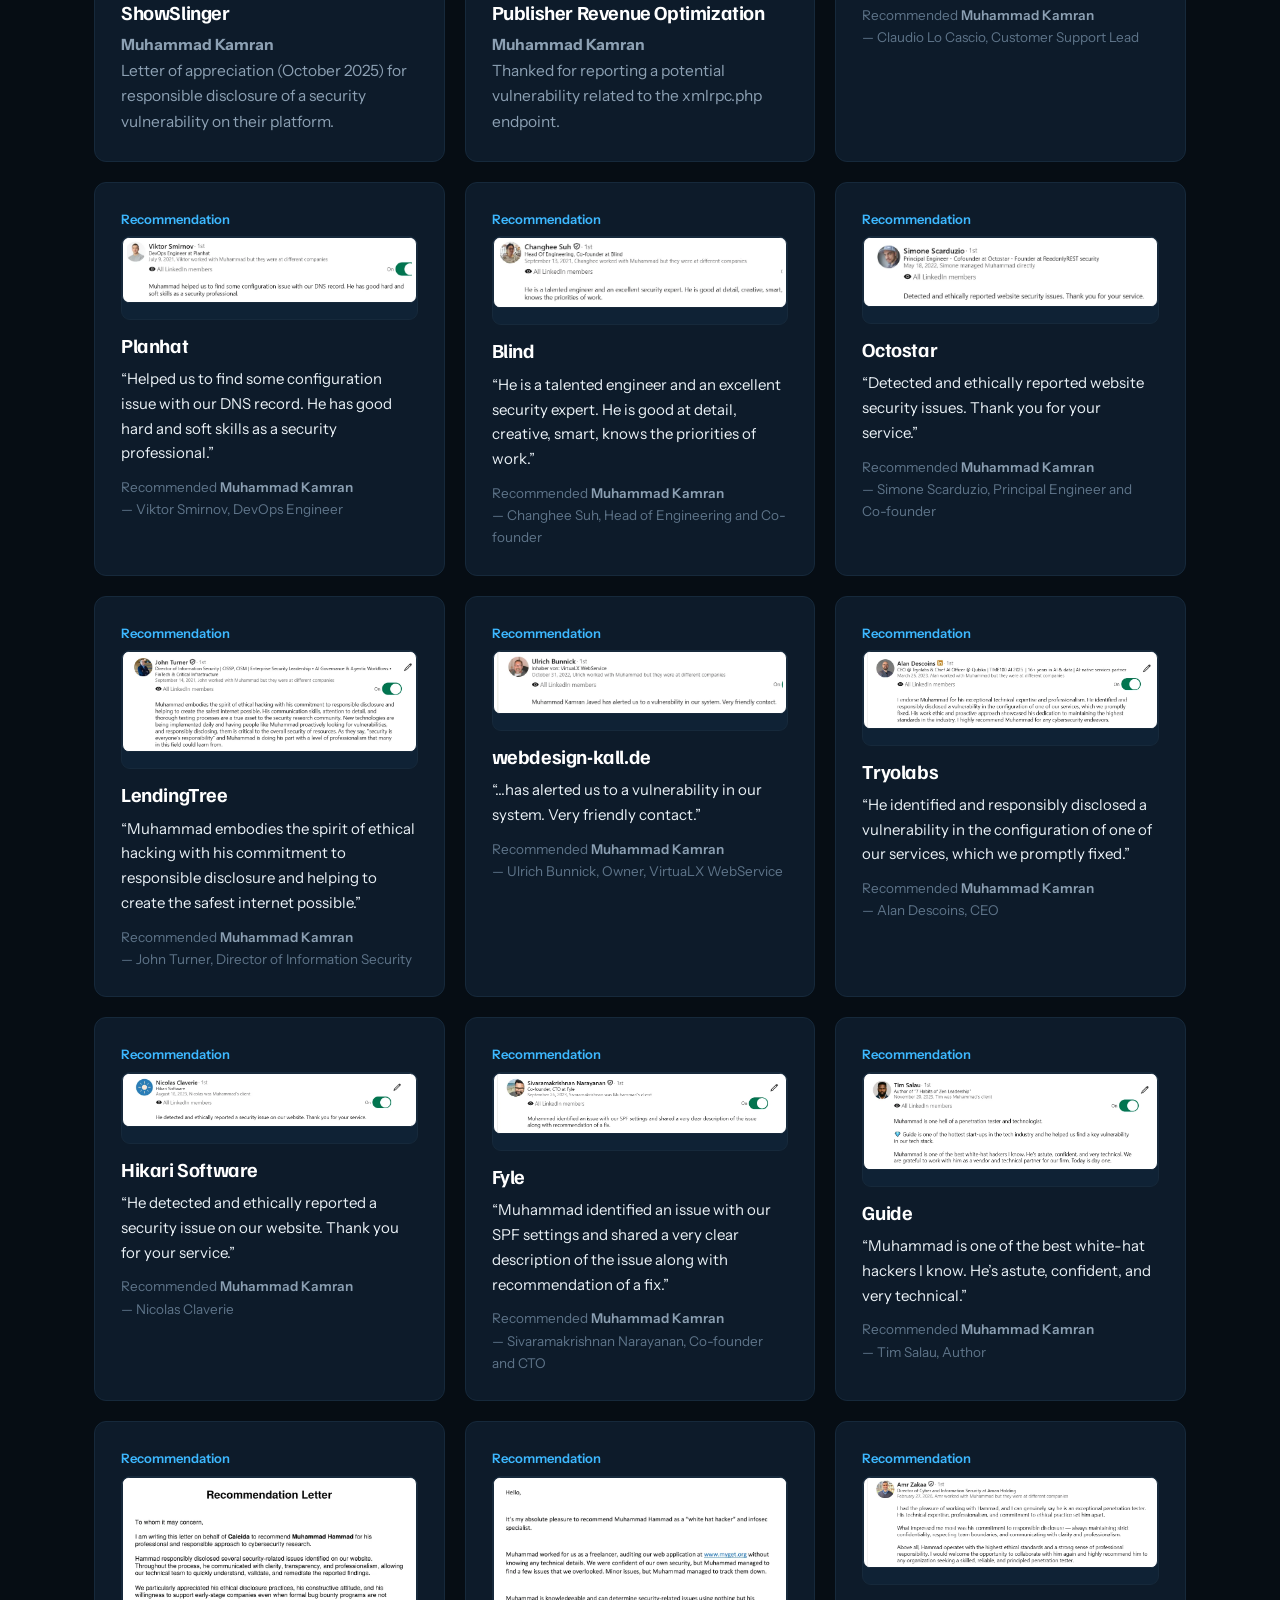
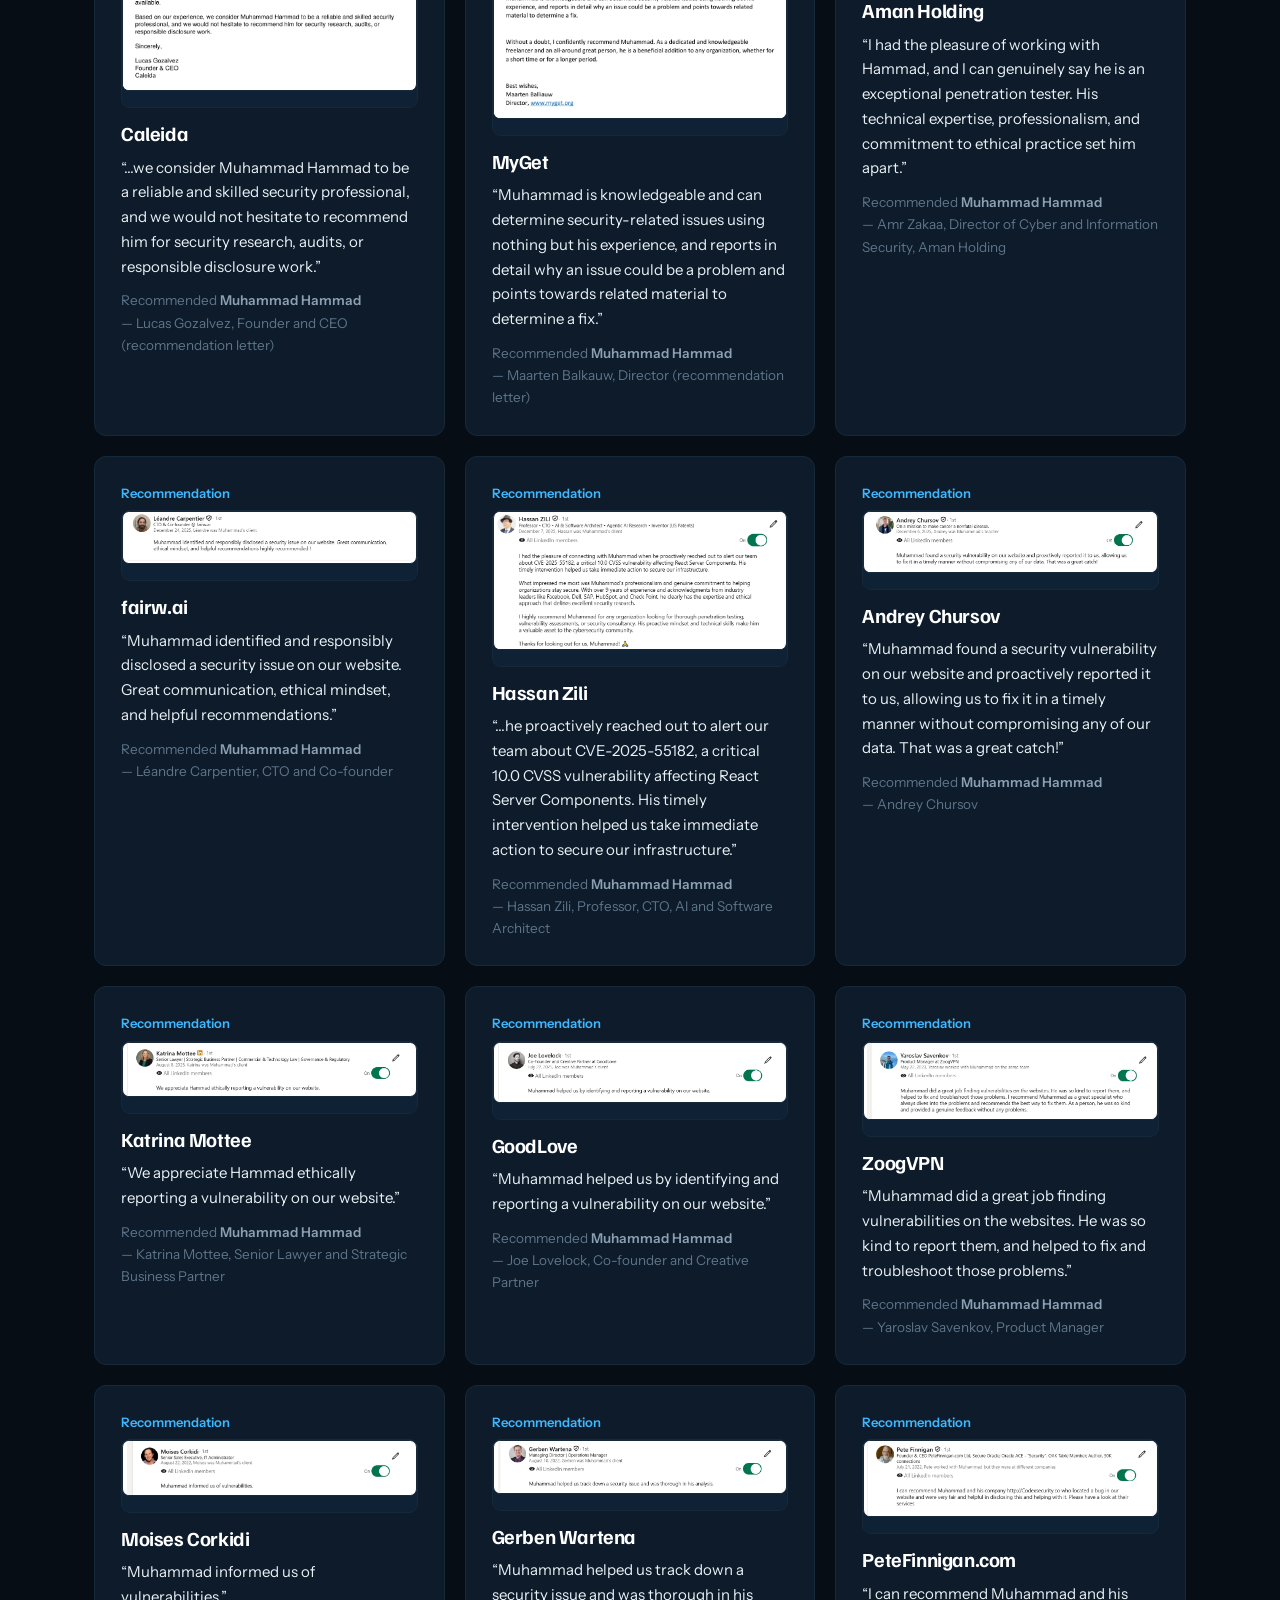
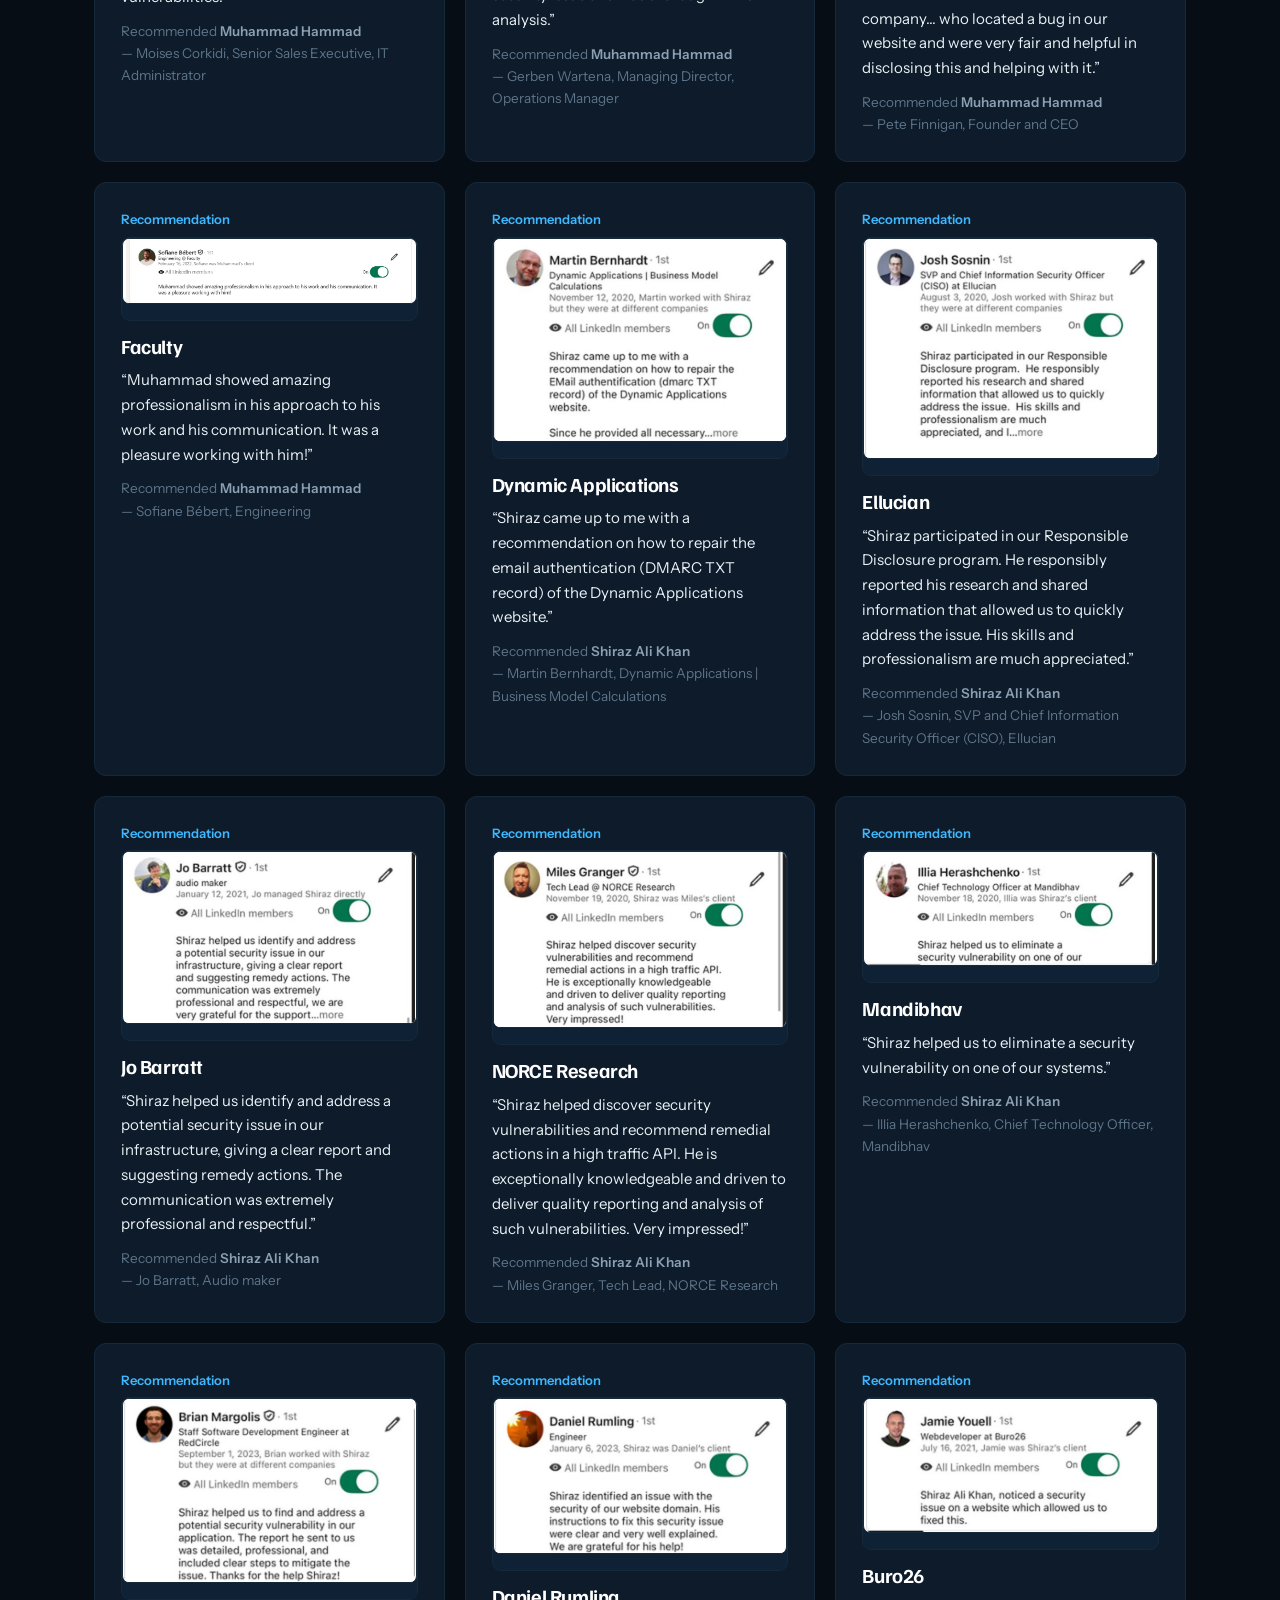
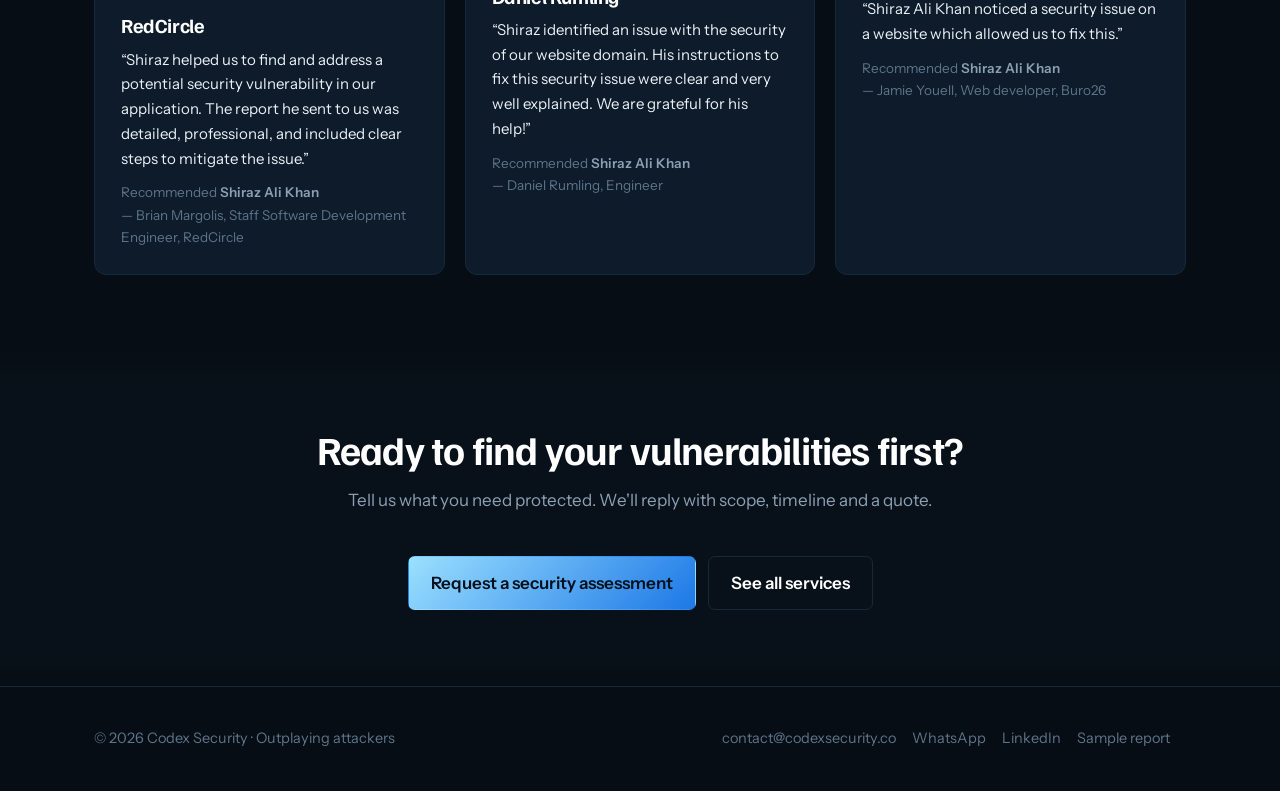
==== commit 9f320bb9: "Add files via upload" ====
--- a/certifications.html
+++ b/certifications.html
@@ -16,8 +16,8 @@
 <header><div class="wrap"><a class="logo" href="index.html"><img src="[data-uri]" alt="" width="36" height="44">Codex Security</a><button class="nav-toggle" id="navToggle" aria-label="Open menu" aria-expanded="false" aria-controls="siteNav">☰</button><nav id="siteNav"><a href="index.html">Home</a><a href="services.html">Services</a><a href="pricing.html">Pricing</a><a href="team.html">Team</a><a href="certifications.html" aria-current="page">Certifications</a><a href="tools.html">Free Tools</a><a href="contact.html">Contact</a><button class="theme-toggle" id="themeToggle" type="button" aria-label="Switch to light mode" title="Switch theme"><svg class="i-moon" viewBox="0 0 24 24" fill="none" stroke="currentColor" stroke-width="2" stroke-linecap="round" stroke-linejoin="round" aria-hidden="true"><path d="M21 12.8A9 9 0 1 1 11.2 3a7 7 0 0 0 9.8 9.8z"/></svg><svg class="i-sun" viewBox="0 0 24 24" fill="none" stroke="currentColor" stroke-width="2" stroke-linecap="round" aria-hidden="true"><circle cx="12" cy="12" r="4"/><path d="M12 2v2M12 20v2M4.9 4.9l1.4 1.4M17.7 17.7l1.4 1.4M2 12h2M20 12h2M4.9 19.1l1.4-1.4M17.7 6.3l1.4-1.4"/></svg><span class="tt-label">Light mode</span></button><a class="btn" href="contact.html" style="padding:10px 18px">Get a quote</a></nav></div></header>
 
 <div class="wrap pagehead"><div class="crumbs"><a href="index.html">Home</a> / <span aria-current="page">Certifications and Acknowledgements</span></div><h1>Certifications and acknowledgements</h1><p>Training completed and recognition earned by the Codex Security team.</p></div>
-<section style="padding-top:24px"><div class="wrap"><div class="tabs" role="group" aria-label="Filter"><button aria-pressed="true" data-f="All">All (83)</button><button aria-pressed="false" data-f="Certification">Certifications (8)</button><button aria-pressed="false" data-f="Hall of Fame">Hall of Fame (16)</button><button aria-pressed="false" data-f="Appreciation Letter">Appreciation Letters (28)</button><button aria-pressed="false" data-f="Recommendation">Recommendations (31)</button></div>
-<div class="grid" id="list"><article class="card rec" data-kind="Certification"><div class="kind">Certification</div><button class="proof cert" type="button" aria-label="View Practical Malware Analysis &amp; Triage full size"><img data-proof="cert0" alt="Practical Malware Analysis &amp; Triage - certification" width="491" height="300" style="aspect-ratio:491/300"></button><h3>Practical Malware Analysis &amp; Triage</h3><p><strong>Atif Ali</strong></p><p>Issued by TCM Security.</p></article><article class="card rec" data-kind="Certification"><div class="kind">Certification</div><button class="proof cert" type="button" aria-label="View CompTIA CySA+ full size"><img data-proof="cert1" alt="CompTIA CySA+ - certification" width="484" height="374" style="aspect-ratio:484/374"></button><h3>CompTIA CySA+</h3><p><strong>Atif Ali</strong></p><p>Issued by CompTIA.</p></article><article class="card rec" data-kind="Certification"><div class="kind">Certification</div><button class="proof cert" type="button" aria-label="View eWPTX: Web Application Penetration Tester eXtreme full size"><img data-proof="cert2" alt="eWPTX: Web Application Penetration Tester eXtreme - certification" width="480" height="371" style="aspect-ratio:480/371"></button><h3>eWPTX: Web Application Penetration Tester eXtreme</h3><p><strong>Atif Ali</strong></p><p>Issued by INE Security.</p></article><article class="card rec" data-kind="Certification"><div class="kind">Certification</div><button class="proof cert" type="button" aria-label="View eCIR: Certified Incident Responder full size"><img data-proof="cert3" alt="eCIR: Certified Incident Responder - certification" width="480" height="370" style="aspect-ratio:480/370"></button><h3>eCIR: Certified Incident Responder</h3><p><strong>Atif Ali</strong></p><p>Issued by INE Security.</p></article><article class="card rec" data-kind="Certification"><div class="kind">Certification</div><button class="proof rec-wide cert" type="button" aria-label="View Microsoft Certified: Security Operations Analyst Associate full size"><img data-proof="cert4" alt="Microsoft Certified: Security Operations Analyst Associate - certification" width="800" height="445" style="aspect-ratio:800/445"></button><h3>Microsoft Certified: Security Operations Analyst Associate</h3><p><strong>Atif Ali</strong></p><p>Issued by Microsoft.</p></article><article class="card rec" data-kind="Certification"><div class="kind">Certification</div><button class="proof cert" type="button" aria-label="View Certified Ethical Hacker (CEH) full size"><img data-proof="cert5" alt="Certified Ethical Hacker (CEH) - certification" width="490" height="387" style="aspect-ratio:490/387"></button><h3>Certified Ethical Hacker (CEH)</h3><p><strong>Atif Ali</strong></p><p>Issued by EC-Council.</p></article><article class="card rec" data-kind="Certification"><div class="kind">Certification</div><button class="proof cert" type="button" aria-label="View OSCP+ (OffSec Certified Professional Plus) full size"><img data-proof="cert6" alt="OSCP+ (OffSec Certified Professional Plus) - certification" width="797" height="623" style="aspect-ratio:797/623"></button><h3>OSCP+ (OffSec Certified Professional Plus)</h3><p><strong>Hamza Farooqi</strong></p><p>Issued by OffSec. Earned January 22, 2026.</p></article><article class="card rec" data-kind="Certification"><div class="kind">Certification</div><button class="proof rec-wide cert" type="button" aria-label="View CompTIA CySA+ ce full size"><img data-proof="cert7" alt="CompTIA CySA+ ce - certification" width="1000" height="414" style="aspect-ratio:1000/414"></button><h3>CompTIA CySA+ ce</h3><p><strong>Hamza Farooqi</strong></p><p>Issued by CompTIA. Issued January 4, 2026.</p></article><article class="card rec" data-kind="Hall of Fame"><div class="kind">Hall of Fame</div><button class="proof rec-wide" type="button" aria-label="View Bindle full size"><img data-proof="hm_hof22" alt="Bindle - hall of fame" width="1238" height="952" style="aspect-ratio:1238/952"></button><h3>Bindle</h3><p><strong>Muhammad Hammad</strong></p><p>Listed in the Bindle security hall of fame for responsibly reporting a vulnerability.</p><a class="more" href="https://bindle.io/security-response/" target="_blank" rel="noopener noreferrer">View hall of fame page &rarr;</a></article><article class="card rec" data-kind="Hall of Fame"><div class="kind">Hall of Fame</div><button class="proof rec-wide" type="button" aria-label="View GenieBelt full size"><img data-proof="hm_hof26" alt="GenieBelt - hall of fame" width="1372" height="670" style="aspect-ratio:1372/670"></button><h3>GenieBelt</h3><p><strong>Muhammad Hammad</strong></p><p>Listed in the GenieBelt security hall of fame for responsibly reporting a vulnerability.</p><a class="more" href="https://geniebelt.com/responsible-disclosure" target="_blank" rel="noopener noreferrer">View hall of fame page &rarr;</a></article><article class="card rec" data-kind="Hall of Fame"><div class="kind">Hall of Fame</div><button class="proof rec-wide" type="button" aria-label="View Check Point full size"><img data-proof="hm_hof28" alt="Check Point - hall of fame" width="1400" height="609" style="aspect-ratio:1400/609"></button><h3>Check Point</h3><p><strong>Muhammad Hammad</strong></p><p>Listed in the Check Point security hall of fame for responsibly reporting a vulnerability.</p><a class="more" href="https://checkpoint.com/white-hat/" target="_blank" rel="noopener noreferrer">View hall of fame page &rarr;</a></article><article class="card rec" data-kind="Hall of Fame"><div class="kind">Hall of Fame</div><button class="proof rec-wide" type="button" aria-label="View Invoiced full size"><img data-proof="hm_hof30" alt="Invoiced - hall of fame" width="1400" height="634" style="aspect-ratio:1400/634"></button><h3>Invoiced</h3><p><strong>Muhammad Hammad</strong></p><p>Listed in the Invoiced security hall of fame for responsibly reporting a vulnerability.</p><a class="more" href="https://invoiced.com/legal/security" target="_blank" rel="noopener noreferrer">View hall of fame page &rarr;</a></article><article class="card rec" data-kind="Hall of Fame"><div class="kind">Hall of Fame</div><button class="proof rec-wide" type="button" aria-label="View ZenMate full size"><img data-proof="hm_hof23" alt="ZenMate - hall of fame" width="1400" height="332" style="aspect-ratio:1400/332"></button><h3>ZenMate</h3><p><strong>Muhammad Hammad</strong></p><p>The ZenMate security team confirmed in April 2016 that he is now a member of their hall of fame.</p></article><article class="card rec" data-kind="Hall of Fame"><div class="kind">Hall of Fame</div><button class="proof rec-wide" type="button" aria-label="View CloudApp full size"><img data-proof="hm_hof24" alt="CloudApp - hall of fame" width="1400" height="481" style="aspect-ratio:1400/481"></button><h3>CloudApp</h3><p><strong>Muhammad Hammad</strong></p><p>CloudApp support (April 2017) confirmed they added him to their hall of fame after his bug report.</p></article><article class="card rec" data-kind="Hall of Fame"><div class="kind">Hall of Fame</div><button class="proof rec-wide" type="button" aria-label="View Chartboost full size"><img data-proof="hm_hof25" alt="Chartboost - hall of fame" width="1400" height="352" style="aspect-ratio:1400/352"></button><h3>Chartboost</h3><p><strong>Muhammad Hammad</strong></p><p>Chartboost (March 2017) thanked him for his report and pointed to their white-hat page listing.</p></article><article class="card rec" data-kind="Hall of Fame"><div class="kind">Hall of Fame</div><button class="proof rec-wide" type="button" aria-label="View Reeleezee (Exact) full size"><img data-proof="hm_hof27" alt="Reeleezee (Exact) - hall of fame" width="1400" height="378" style="aspect-ratio:1400/378"></button><h3>Reeleezee (Exact)</h3><p><strong>Muhammad Hammad</strong></p><p>Exact Security Team (January 2021) thanked him for reporting an issue on reeleezee.nl and said his details would be added to the hall of fame once approved.</p></article><article class="card rec" data-kind="Hall of Fame"><div class="kind">Hall of Fame</div><button class="proof rec-wide" type="button" aria-label="View FloydHub full size"><img data-proof="hm_hof29" alt="FloydHub - hall of fame" width="551" height="256" style="aspect-ratio:551/256"></button><h3>FloydHub</h3><p><strong>Muhammad Hammad</strong></p><p>FloydHub confirmed they were setting up their hall of fame page to list him.</p></article><article class="card rec" data-kind="Hall of Fame"><div class="kind">Hall of Fame</div><button class="proof rec-wide" type="button" aria-label="View Docparser full size"><img data-proof="hm_hof31" alt="Docparser - hall of fame" width="1400" height="566" style="aspect-ratio:1400/566"></button><h3>Docparser</h3><p><strong>Muhammad Hammad</strong></p><p>Docparser’s founder confirmed his hall of fame entry in October 2017.</p></article><article class="card rec" data-kind="Hall of Fame"><div class="kind">Hall of Fame</div><button class="proof rec-wide" type="button" aria-label="View Dell full size"><img data-proof="hm_hof32" alt="Dell - hall of fame" width="1400" height="388" style="aspect-ratio:1400/388"></button><h3>Dell</h3><p><strong>Muhammad Hammad</strong></p><p>Dell’s vulnerability research team (August 2016) confirmed his details were listed on their site for Q2 2016.</p></article><article class="card rec" data-kind="Hall of Fame"><div class="kind">Hall of Fame</div><button class="proof rec-wide " type="button" aria-label="View Hopin full size"><img data-proof="hof1" alt="Hopin - hall of fame" width="1142" height="635" style="aspect-ratio:1142/635"></button><h3>Hopin</h3><p><strong>Muhammad Kamran</strong></p><p>Listed in the Hopin security hall of fame for responsibly reporting vulnerabilities.</p><a class="more" href="https://hopin.com/hopin-events/security/hall-of-fame" target="_blank" rel="noopener noreferrer">View hall of fame page &rarr;</a></article><article class="card rec" data-kind="Hall of Fame"><div class="kind">Hall of Fame</div><button class="proof " type="button" aria-label="View Copilot full size"><img data-proof="hof2" alt="Copilot - hall of fame" width="1201" height="931" style="aspect-ratio:1201/931"></button><h3>Copilot</h3><p><strong>Muhammad Kamran</strong></p><p>Listed in the Copilot security hall of fame for responsibly reporting vulnerabilities.</p><a class="more" href="https://copilot.money/security-hall-of-fame/" target="_blank" rel="noopener noreferrer">View hall of fame page &rarr;</a></article><article class="card rec" data-kind="Hall of Fame"><div class="kind">Hall of Fame</div><button class="proof " type="button" aria-label="View T-Mobile Czech Republic full size"><img data-proof="hof3" alt="T-Mobile Czech Republic - hall of fame" width="1354" height="860" style="aspect-ratio:1354/860"></button><h3>T-Mobile Czech Republic</h3><p><strong>Muhammad Kamran</strong></p><p>Listed in the T-Mobile Czech Republic security hall of fame for responsibly reporting vulnerabilities.</p><a class="more" href="https://www.t-mobile.cz/bug-bounty/zed-slavy" target="_blank" rel="noopener noreferrer">View hall of fame page &rarr;</a></article><article class="card rec" data-kind="Hall of Fame"><div class="kind">Hall of Fame</div><button class="proof " type="button" aria-label="View LiveKit full size"><img data-proof="hof4" alt="LiveKit - hall of fame" width="1400" height="812" style="aspect-ratio:1400/812"></button><h3>LiveKit</h3><p><strong>Muhammad Kamran</strong></p><p>Listed in the LiveKit security hall of fame for responsibly reporting vulnerabilities.</p><a class="more" href="https://livekit.com/security/hall-of-fame" target="_blank" rel="noopener noreferrer">View hall of fame page &rarr;</a></article><article class="card rec" data-kind="Hall of Fame"><div class="kind">Hall of Fame</div><button class="proof rec-wide " type="button" aria-label="View Springer Nature full size"><img data-proof="hof5" alt="Springer Nature - hall of fame" width="1400" height="716" style="aspect-ratio:1400/716"></button><h3>Springer Nature</h3><p><strong>Muhammad Kamran</strong></p><p>Listed in the Springer Nature security hall of fame for responsibly reporting vulnerabilities.</p><a class="more" href="https://www.springernature.com/gp/info/disclosure" target="_blank" rel="noopener noreferrer">View hall of fame page &rarr;</a></article><article class="card rec" data-kind="Appreciation Letter"><div class="kind">Appreciation Letter</div><button class="proof " type="button" aria-label="View SUDO AI full size"><img data-proof="hamza0" alt="SUDO AI - appreciation letter" width="1000" height="647" style="aspect-ratio:1000/647"></button><h3>SUDO AI</h3><p><strong>Hamza Farooqi</strong></p><p>Recognised for identifying and responsibly disclosing vulnerabilities on the sudo.ai website, helping the team fix critical issues quickly.</p></article><article class="card rec" data-kind="Appreciation Letter"><div class="kind">Appreciation Letter</div><button class="proof " type="button" aria-label="View Aroasis Softech full size"><img data-proof="hamza1" alt="Aroasis Softech - appreciation letter" width="1000" height="703" style="aspect-ratio:1000/703"></button><h3>Aroasis Softech</h3><p><strong>Hamza Farooqi</strong></p><p>Certificate of Appreciation (August 16, 2025) for responsibly disclosing a security vulnerability to Aroasis Softech.</p></article><article class="card rec" data-kind="Appreciation Letter"><div class="kind">Appreciation Letter</div><button class="proof " type="button" aria-label="View Huawei full size"><img data-proof="hamza2" alt="Huawei - appreciation letter" width="987" height="690" style="aspect-ratio:987/690"></button><h3>Huawei</h3><p><strong>Hamza Farooqi</strong></p><p>Letter of Acknowledgement from Huawei PSIRT (April 2021) for reporting a security issue in a Huawei IT system.</p></article><article class="card rec" data-kind="Appreciation Letter"><div class="kind">Appreciation Letter</div><button class="proof rec-wide " type="button" aria-label="View Space Machines Company full size"><img data-proof="hamza3" alt="Space Machines Company - appreciation letter" width="1000" height="376" style="aspect-ratio:1000/376"></button><h3>Space Machines Company</h3><p><strong>Hamza Farooqi</strong></p><p>Thanked in May 2024 for proactively identifying and voluntarily disclosing security vulnerabilities.</p></article><article class="card rec" data-kind="Appreciation Letter"><div class="kind">Appreciation Letter</div><button class="proof rec-wide" type="button" aria-label="View Huntsman Security full size"><img data-proof="hm_al2" alt="Huntsman Security - appreciation letter" width="1072" height="1456" style="aspect-ratio:1072/1456"></button><h3>Huntsman Security</h3><p><strong>Muhammad Hammad</strong></p><p>Letter of appreciation (August 2025) for his report of a vulnerability on their website, which has since been rectified.</p></article><article class="card rec" data-kind="Appreciation Letter"><div class="kind">Appreciation Letter</div><button class="proof rec-wide" type="button" aria-label="View Aqua Security full size"><img data-proof="hm_al3" alt="Aqua Security - appreciation letter" width="1105" height="1274" style="aspect-ratio:1105/1274"></button><h3>Aqua Security</h3><p><strong>Muhammad Hammad</strong></p><p>Acknowledgement of vulnerabilities he reported in their website and email server configurations.</p></article><article class="card rec" data-kind="Appreciation Letter"><div class="kind">Appreciation Letter</div><button class="proof rec-wide" type="button" aria-label="View Instagantt full size"><img data-proof="hm_al4" alt="Instagantt - appreciation letter" width="910" height="718" style="aspect-ratio:910/718"></button><h3>Instagantt</h3><p><strong>Muhammad Hammad</strong></p><p>Appreciation letter (April 2020) for reporting a vulnerability with a proof of concept and remediation advice.</p></article><article class="card rec" data-kind="Appreciation Letter"><div class="kind">Appreciation Letter</div><button class="proof rec-wide" type="button" aria-label="View WiBit.Net full size"><img data-proof="hm_al5" alt="WiBit.Net - appreciation letter" width="847" height="1069" style="aspect-ratio:847/1069"></button><h3>WiBit.Net</h3><p><strong>Muhammad Hammad</strong></p><p>Letter of appreciation for taking the time to uncover a security flaw and helping resolve it.</p></article><article class="card rec" data-kind="Appreciation Letter"><div class="kind">Appreciation Letter</div><button class="proof rec-wide" type="button" aria-label="View Clavister full size"><img data-proof="hm_al6" alt="Clavister - appreciation letter" width="876" height="1408" style="aspect-ratio:876/1408"></button><h3>Clavister</h3><p><strong>Muhammad Hammad</strong></p><p>Thanked (September 2016) for pointing out vulnerabilities in Clavister’s corporate website.</p></article><article class="card rec" data-kind="Appreciation Letter"><div class="kind">Appreciation Letter</div><button class="proof rec-wide" type="button" aria-label="View XLReporting full size"><img data-proof="hm_al7" alt="XLReporting - appreciation letter" width="885" height="1034" style="aspect-ratio:885/1034"></button><h3>XLReporting</h3><p><strong>Muhammad Hammad</strong></p><p>Letter (July 2018) confirming he detected and resolved security vulnerabilities in their software.</p></article><article class="card rec" data-kind="Appreciation Letter"><div class="kind">Appreciation Letter</div><button class="proof rec-wide" type="button" aria-label="View EVGA full size"><img data-proof="hm_al10" alt="EVGA - appreciation letter" width="1105" height="1430" style="aspect-ratio:1105/1430"></button><h3>EVGA</h3><p><strong>Muhammad Hammad</strong></p><p>Acknowledgement (February 2017) of security issues he reported on EVGA’s websites, since confirmed fixed.</p></article><article class="card rec" data-kind="Appreciation Letter"><div class="kind">Appreciation Letter</div><button class="proof rec-wide" type="button" aria-label="View Aman Holding full size"><img data-proof="hm_al1" alt="Aman Holding - appreciation letter" width="1075" height="1519" style="aspect-ratio:1075/1519"></button><h3>Aman Holding</h3><p><strong>Muhammad Hammad</strong></p><p>Letter from Aman Holding’s Cyber and Information Security Director praising his professionalism and responsible disclosure.</p></article><article class="card rec" data-kind="Appreciation Letter"><div class="kind">Appreciation Letter</div><button class="proof " type="button" aria-label="View EduSynch full size"><img data-proof="al6" alt="EduSynch - appreciation letter" width="757" height="771" style="aspect-ratio:757/771"></button><h3>EduSynch</h3><p><strong>Muhammad Kamran</strong></p><p>Thanked for responsibly disclosing a clickjacking vulnerability on edusynch.com.</p></article><article class="card rec" data-kind="Appreciation Letter"><div class="kind">Appreciation Letter</div><button class="proof " type="button" aria-label="View Buyerlink full size"><img data-proof="al7" alt="Buyerlink - appreciation letter" width="648" height="514" style="aspect-ratio:648/514"></button><h3>Buyerlink</h3><p><strong>Muhammad Kamran</strong></p><p>Letter of appreciation (October 2021) for responsibly reporting misconfigured SPF record flags.</p></article><article class="card rec" data-kind="Appreciation Letter"><div class="kind">Appreciation Letter</div><button class="proof " type="button" aria-label="View True Anthem full size"><img data-proof="al8" alt="True Anthem - appreciation letter" width="794" height="693" style="aspect-ratio:794/693"></button><h3>True Anthem</h3><p><strong>Muhammad Kamran</strong></p><p>Letter of appreciation (March 2025) for responsible disclosure of an XML-RPC vulnerability.</p></article><article class="card rec" data-kind="Appreciation Letter"><div class="kind">Appreciation Letter</div><button class="proof rec-wide " type="button" aria-label="View Cloudera full size"><img data-proof="al9" alt="Cloudera - appreciation letter" width="684" height="303" style="aspect-ratio:684/303"></button><h3>Cloudera</h3><p><strong>Muhammad Kamran</strong></p><p>Letter of appreciation from the Cloudera Bug Bounty Committee (April 2021) for reporting a security misconfiguration.</p></article><article class="card rec" data-kind="Appreciation Letter"><div class="kind">Appreciation Letter</div><button class="proof " type="button" aria-label="View Cofertility full size"><img data-proof="al10" alt="Cofertility - appreciation letter" width="662" height="526" style="aspect-ratio:662/526"></button><h3>Cofertility</h3><p><strong>Muhammad Kamran</strong></p><p>Formal letter (May 2025) thanking him for responsible disclosure of security vulnerabilities.</p></article><article class="card rec" data-kind="Appreciation Letter"><div class="kind">Appreciation Letter</div><button class="proof " type="button" aria-label="View Cradle full size"><img data-proof="al11" alt="Cradle - appreciation letter" width="667" height="580" style="aspect-ratio:667/580"></button><h3>Cradle</h3><p><strong>Muhammad Kamran</strong></p><p>Letter of appreciation (April 2025) for responsible disclosure of a potential vulnerability on cradle.bio.</p></article><article class="card rec" data-kind="Appreciation Letter"><div class="kind">Appreciation Letter</div><button class="proof " type="button" aria-label="View ZeeMee full size"><img data-proof="al12" alt="ZeeMee - appreciation letter" width="665" height="715" style="aspect-ratio:665/715"></button><h3>ZeeMee</h3><p><strong>Muhammad Kamran</strong></p><p>Letter of appreciation (April 2025) for a security vulnerability report.</p></article><article class="card rec" data-kind="Appreciation Letter"><div class="kind">Appreciation Letter</div><button class="proof " type="button" aria-label="View Meyka AI full size"><img data-proof="al13" alt="Meyka AI - appreciation letter" width="793" height="668" style="aspect-ratio:793/668"></button><h3>Meyka AI</h3><p><strong>Muhammad Kamran</strong></p><p>Letter of appreciation (September 2025) for reporting a vulnerability in Meyka’s email security configuration.</p></article><article class="card rec" data-kind="Appreciation Letter"><div class="kind">Appreciation Letter</div><button class="proof " type="button" aria-label="View EthosX full size"><img data-proof="al14" alt="EthosX - appreciation letter" width="742" height="622" style="aspect-ratio:742/622"></button><h3>EthosX</h3><p><strong>Codex Security team</strong></p><p>EthosX’s CEO thanks the team for reaching out about a major vulnerability and guiding them through the fix.</p></article><article class="card rec" data-kind="Appreciation Letter"><div class="kind">Appreciation Letter</div><button class="proof " type="button" aria-label="View PlayAbly full size"><img data-proof="al15" alt="PlayAbly - appreciation letter" width="868" height="742" style="aspect-ratio:868/742"></button><h3>PlayAbly</h3><p><strong>Muhammad Kamran</strong></p><p>Letter of appreciation (June 2025) for reporting a DMARC misconfiguration that could have allowed email spoofing.</p></article><article class="card rec" data-kind="Appreciation Letter"><div class="kind">Appreciation Letter</div><button class="proof " type="button" aria-label="View Artmedia Digital full size"><img data-proof="al16" alt="Artmedia Digital - appreciation letter" width="773" height="746" style="aspect-ratio:773/746"></button><h3>Artmedia Digital</h3><p><strong>Muhammad Kamran</strong></p><p>Acknowledged for responsibly disclosing a denial-of-service vulnerability reported on May 31, 2025.</p></article><article class="card rec" data-kind="Appreciation Letter"><div class="kind">Appreciation Letter</div><button class="proof " type="button" aria-label="View Darrel Technologies (dtechghana.com) full size"><img data-proof="al17" alt="Darrel Technologies (dtechghana.com) - appreciation letter" width="778" height="800" style="aspect-ratio:778/800"></button><h3>Darrel Technologies (dtechghana.com)</h3><p><strong>Muhammad Kamran</strong></p><p>Thanked (September 2025) for a responsible disclosure about the company’s DMARC configuration.</p></article><article class="card rec" data-kind="Appreciation Letter"><div class="kind">Appreciation Letter</div><button class="proof " type="button" aria-label="View Brainstorm Force full size"><img data-proof="al18" alt="Brainstorm Force - appreciation letter" width="778" height="786" style="aspect-ratio:778/786"></button><h3>Brainstorm Force</h3><p><strong>Muhammad Kamran</strong></p><p>Certificate of appreciation (June 2025) for finding a website vulnerability and reporting it responsibly.</p></article><article class="card rec" data-kind="Appreciation Letter"><div class="kind">Appreciation Letter</div><button class="proof rec-wide " type="button" aria-label="View AiDEN Automotive Technologies full size"><img data-proof="al19" alt="AiDEN Automotive Technologies - appreciation letter" width="918" height="441" style="aspect-ratio:918/441"></button><h3>AiDEN Automotive Technologies</h3><p><strong>Muhammad Kamran</strong></p><p>Thanked by the CTO for flagging missing DMARC protection on their email domains.</p></article><article class="card rec" data-kind="Appreciation Letter"><div class="kind">Appreciation Letter</div><button class="proof " type="button" aria-label="View ShowSlinger full size"><img data-proof="al20" alt="ShowSlinger - appreciation letter" width="991" height="730" style="aspect-ratio:991/730"></button><h3>ShowSlinger</h3><p><strong>Muhammad Kamran</strong></p><p>Letter of appreciation (October 2025) for responsible disclosure of a security vulnerability on their platform.</p></article><article class="card rec" data-kind="Appreciation Letter"><div class="kind">Appreciation Letter</div><button class="proof " type="button" aria-label="View Publisher Revenue Optimization full size"><img data-proof="al21" alt="Publisher Revenue Optimization - appreciation letter" width="934" height="572" style="aspect-ratio:934/572"></button><h3>Publisher Revenue Optimization</h3><p><strong>Muhammad Kamran</strong></p><p>Thanked for reporting a potential vulnerability related to the xmlrpc.php endpoint.</p></article><article class="card rec" data-kind="Recommendation"><div class="kind">Recommendation</div><button class="proof rec-wide" type="button" aria-label="View Cloud Academy full size"><img data-proof="rec22" alt="Cloud Academy - recommendation" width="803" height="222" style="aspect-ratio:803/222"></button><h3>Cloud Academy</h3><p class="quote">“…found and reported a bug on our website. I really appreciate his effort, and hopefully, he can help many other website owners to find vulnerabilities on their websites.”</p><p class="by">Recommended <strong>Muhammad Kamran</strong><br>&mdash; Claudio Lo Cascio, Customer Support Lead</p></article><article class="card rec" data-kind="Recommendation"><div class="kind">Recommendation</div><button class="proof rec-wide" type="button" aria-label="View Planhat full size"><img data-proof="rec23" alt="Planhat - recommendation" width="861" height="192" style="aspect-ratio:861/192"></button><h3>Planhat</h3><p class="quote">“Helped us to find some configuration issue with our DNS record. He has good hard and soft skills as a security professional.”</p><p class="by">Recommended <strong>Muhammad Kamran</strong><br>&mdash; Viktor Smirnov, DevOps Engineer</p></article><article class="card rec" data-kind="Recommendation"><div class="kind">Recommendation</div><button class="proof rec-wide" type="button" aria-label="View Blind full size"><img data-proof="rec24" alt="Blind - recommendation" width="804" height="195" style="aspect-ratio:804/195"></button><h3>Blind</h3><p class="quote">“He is a talented engineer and an excellent security expert. He is good at detail, creative, smart, knows the priorities of work.”</p><p class="by">Recommended <strong>Muhammad Kamran</strong><br>&mdash; Changhee Suh, Head of Engineering and Co-founder</p></article><article class="card rec" data-kind="Recommendation"><div class="kind">Recommendation</div><button class="proof rec-wide" type="button" aria-label="View Octostar full size"><img data-proof="rec25" alt="Octostar - recommendation" width="759" height="180" style="aspect-ratio:759/180"></button><h3>Octostar</h3><p class="quote">“Detected and ethically reported website security issues. Thank you for your service.”</p><p class="by">Recommended <strong>Muhammad Kamran</strong><br>&mdash; Simone Scarduzio, Principal Engineer and Co-founder</p></article><article class="card rec" data-kind="Recommendation"><div class="kind">Recommendation</div><button class="proof rec-wide" type="button" aria-label="View LendingTree full size"><img data-proof="rec26" alt="LendingTree - recommendation" width="950" height="326" style="aspect-ratio:950/326"></button><h3>LendingTree</h3><p class="quote">“Muhammad embodies the spirit of ethical hacking with his commitment to responsible disclosure and helping to create the safest internet possible.”</p><p class="by">Recommended <strong>Muhammad Kamran</strong><br>&mdash; John Turner, Director of Information Security</p></article><article class="card rec" data-kind="Recommendation"><div class="kind">Recommendation</div><button class="proof rec-wide" type="button" aria-label="View webdesign-kall.de full size"><img data-proof="rec27" alt="webdesign-kall.de - recommendation" width="852" height="182" style="aspect-ratio:852/182"></button><h3>webdesign-kall.de</h3><p class="quote">“…has alerted us to a vulnerability in our system. Very friendly contact.”</p><p class="by">Recommended <strong>Muhammad Kamran</strong><br>&mdash; Ulrich Bunnick, Owner, VirtuaLX WebService</p></article><article class="card rec" data-kind="Recommendation"><div class="kind">Recommendation</div><button class="proof rec-wide" type="button" aria-label="View Tryolabs full size"><img data-proof="rec28" alt="Tryolabs - recommendation" width="955" height="251" style="aspect-ratio:955/251"></button><h3>Tryolabs</h3><p class="quote">“He identified and responsibly disclosed a vulnerability in the configuration of one of our services, which we promptly fixed.”</p><p class="by">Recommended <strong>Muhammad Kamran</strong><br>&mdash; Alan Descoins, CEO</p></article><article class="card rec" data-kind="Recommendation"><div class="kind">Recommendation</div><button class="proof rec-wide" type="button" aria-label="View Hikari Software full size"><img data-proof="rec29" alt="Hikari Software - recommendation" width="978" height="180" style="aspect-ratio:978/180"></button><h3>Hikari Software</h3><p class="quote">“He detected and ethically reported a security issue on our website. Thank you for your service.”</p><p class="by">Recommended <strong>Muhammad Kamran</strong><br>&mdash; Nicolas Claverie</p></article><article class="card rec" data-kind="Recommendation"><div class="kind">Recommendation</div><button class="proof rec-wide" type="button" aria-label="View Fyle full size"><img data-proof="rec30" alt="Fyle - recommendation" width="963" height="201" style="aspect-ratio:963/201"></button><h3>Fyle</h3><p class="quote">“Muhammad identified an issue with our SPF settings and shared a very clear description of the issue along with recommendation of a fix.”</p><p class="by">Recommended <strong>Muhammad Kamran</strong><br>&mdash; Sivaramakrishnan Narayanan, Co-founder and CTO</p></article><article class="card rec" data-kind="Recommendation"><div class="kind">Recommendation</div><button class="proof rec-wide" type="button" aria-label="View Guide full size"><img data-proof="rec31" alt="Guide - recommendation" width="957" height="316" style="aspect-ratio:957/316"></button><h3>Guide</h3><p class="quote">“Muhammad is one of the best white-hat hackers I know. He’s astute, confident, and very technical.”</p><p class="by">Recommended <strong>Muhammad Kamran</strong><br>&mdash; Tim Salau, Author</p></article><article class="card rec" data-kind="Recommendation"><div class="kind">Recommendation</div><button class="proof rec-wide" type="button" aria-label="View Caleida full size"><img data-proof="hm_rl8" alt="Caleida - recommendation" width="864" height="629" style="aspect-ratio:864/629"></button><h3>Caleida</h3><p class="quote">“…we consider Muhammad Hammad to be a reliable and skilled security professional, and we would not hesitate to recommend him for security research, audits, or responsible disclosure work.”</p><p class="by">Recommended <strong>Muhammad Hammad</strong><br>&mdash; Lucas Gozalvez, Founder and CEO (recommendation letter)</p></article><article class="card rec" data-kind="Recommendation"><div class="kind">Recommendation</div><button class="proof rec-wide" type="button" aria-label="View MyGet full size"><img data-proof="hm_rl9" alt="MyGet - recommendation" width="890" height="732" style="aspect-ratio:890/732"></button><h3>MyGet</h3><p class="quote">“Muhammad is knowledgeable and can determine security-related issues using nothing but his experience, and reports in detail why an issue could be a problem and points towards related material to determine a fix.”</p><p class="by">Recommended <strong>Muhammad Hammad</strong><br>&mdash; Maarten Balkauw, Director (recommendation letter)</p></article><article class="card rec" data-kind="Recommendation"><div class="kind">Recommendation</div><button class="proof rec-wide" type="button" aria-label="View Aman Holding full size"><img data-proof="hm_rec11" alt="Aman Holding - recommendation" width="962" height="299" style="aspect-ratio:962/299"></button><h3>Aman Holding</h3><p class="quote">“I had the pleasure of working with Hammad, and I can genuinely say he is an exceptional penetration tester. His technical expertise, professionalism, and commitment to ethical practice set him apart.”</p><p class="by">Recommended <strong>Muhammad Hammad</strong><br>&mdash; Amr Zakaa, Director of Cyber and Information Security, Aman Holding</p></article><article class="card rec" data-kind="Recommendation"><div class="kind">Recommendation</div><button class="proof rec-wide" type="button" aria-label="View fairw.ai full size"><img data-proof="hm_rec12" alt="fairw.ai - recommendation" width="962" height="173" style="aspect-ratio:962/173"></button><h3>fairw.ai</h3><p class="quote">“Muhammad identified and responsibly disclosed a security issue on our website. Great communication, ethical mindset, and helpful recommendations.”</p><p class="by">Recommended <strong>Muhammad Hammad</strong><br>&mdash; Léandre Carpentier, CTO and Co-founder</p></article><article class="card rec" data-kind="Recommendation"><div class="kind">Recommendation</div><button class="proof rec-wide" type="button" aria-label="View Hassan Zili full size"><img data-proof="hm_rec13" alt="Hassan Zili - recommendation" width="946" height="445" style="aspect-ratio:946/445"></button><h3>Hassan Zili</h3><p class="quote">“…he proactively reached out to alert our team about CVE-2025-55182, a critical 10.0 CVSS vulnerability affecting React Server Components. His timely intervention helped us take immediate action to secure our infrastructure.”</p><p class="by">Recommended <strong>Muhammad Hammad</strong><br>&mdash; Hassan Zili, Professor, CTO, AI and Software Architect</p></article><article class="card rec" data-kind="Recommendation"><div class="kind">Recommendation</div><button class="proof rec-wide" type="button" aria-label="View Andrey Chursov full size"><img data-proof="hm_rec14" alt="Andrey Chursov - recommendation" width="977" height="205" style="aspect-ratio:977/205"></button><h3>Andrey Chursov</h3><p class="quote">“Muhammad found a security vulnerability on our website and proactively reported it to us, allowing us to fix it in a timely manner without compromising any of our data. That was a great catch!”</p><p class="by">Recommended <strong>Muhammad Hammad</strong><br>&mdash; Andrey Chursov</p></article><article class="card rec" data-kind="Recommendation"><div class="kind">Recommendation</div><button class="proof rec-wide" type="button" aria-label="View Katrina Mottee full size"><img data-proof="hm_rec15" alt="Katrina Mottee - recommendation" width="985" height="184" style="aspect-ratio:985/184"></button><h3>Katrina Mottee</h3><p class="quote">“We appreciate Hammad ethically reporting a vulnerability on our website.”</p><p class="by">Recommended <strong>Muhammad Hammad</strong><br>&mdash; Katrina Mottee, Senior Lawyer and Strategic Business Partner</p></article><article class="card rec" data-kind="Recommendation"><div class="kind">Recommendation</div><button class="proof rec-wide" type="button" aria-label="View GoodLove full size"><img data-proof="hm_rec16" alt="GoodLove - recommendation" width="983" height="203" style="aspect-ratio:983/203"></button><h3>GoodLove</h3><p class="quote">“Muhammad helped us by identifying and reporting a vulnerability on our website.”</p><p class="by">Recommended <strong>Muhammad Hammad</strong><br>&mdash; Joe Lovelock, Co-founder and Creative Partner</p></article><article class="card rec" data-kind="Recommendation"><div class="kind">Recommendation</div><button class="proof rec-wide" type="button" aria-label="View ZoogVPN full size"><img data-proof="hm_rec17" alt="ZoogVPN - recommendation" width="984" height="261" style="aspect-ratio:984/261"></button><h3>ZoogVPN</h3><p class="quote">“Muhammad did a great job finding vulnerabilities on the websites. He was so kind to report them, and helped to fix and troubleshoot those problems.”</p><p class="by">Recommended <strong>Muhammad Hammad</strong><br>&mdash; Yaroslav Savenkov, Product Manager</p></article><article class="card rec" data-kind="Recommendation"><div class="kind">Recommendation</div><button class="proof rec-wide" type="button" aria-label="View Moises Corkidi full size"><img data-proof="hm_rec18" alt="Moises Corkidi - recommendation" width="1000" height="188" style="aspect-ratio:1000/188"></button><h3>Moises Corkidi</h3><p class="quote">“Muhammad informed us of vulnerabilities.”</p><p class="by">Recommended <strong>Muhammad Hammad</strong><br>&mdash; Moises Corkidi, Senior Sales Executive, IT Administrator</p></article><article class="card rec" data-kind="Recommendation"><div class="kind">Recommendation</div><button class="proof rec-wide" type="button" aria-label="View Gerben Wartena full size"><img data-proof="hm_rec19" alt="Gerben Wartena - recommendation" width="989" height="180" style="aspect-ratio:989/180"></button><h3>Gerben Wartena</h3><p class="quote">“Muhammad helped us track down a security issue and was thorough in his analysis.”</p><p class="by">Recommended <strong>Muhammad Hammad</strong><br>&mdash; Gerben Wartena, Managing Director, Operations Manager</p></article><article class="card rec" data-kind="Recommendation"><div class="kind">Recommendation</div><button class="proof rec-wide" type="button" aria-label="View PeteFinnigan.com full size"><img data-proof="hm_rec20" alt="PeteFinnigan.com - recommendation" width="972" height="254" style="aspect-ratio:972/254"></button><h3>PeteFinnigan.com</h3><p class="quote">“I can recommend Muhammad and his company… who located a bug in our website and were very fair and helpful in disclosing this and helping with it.”</p><p class="by">Recommended <strong>Muhammad Hammad</strong><br>&mdash; Pete Finnigan, Founder and CEO</p></article><article class="card rec" data-kind="Recommendation"><div class="kind">Recommendation</div><button class="proof rec-wide" type="button" aria-label="View Faculty full size"><img data-proof="hm_rec21" alt="Faculty - recommendation" width="1000" height="225" style="aspect-ratio:1000/225"></button><h3>Faculty</h3><p class="quote">“Muhammad showed amazing professionalism in his approach to his work and his communication. It was a pleasure working with him!”</p><p class="by">Recommended <strong>Muhammad Hammad</strong><br>&mdash; Sofiane Bébert, Engineering</p></article><article class="card rec" data-kind="Recommendation"><div class="kind">Recommendation</div><button class="proof rec-wide" type="button" aria-label="View Dynamic Applications full size"><img data-proof="sh_rec0" alt="Dynamic Applications - recommendation" width="684" height="474" style="aspect-ratio:684/474"></button><h3>Dynamic Applications</h3><p class="quote">&ldquo;Shiraz came up to me with a recommendation on how to repair the email authentication (DMARC TXT record) of the Dynamic Applications website.&rdquo;</p><p class="by">Recommended <strong>Shiraz Ali Khan</strong><br>&mdash; Martin Bernhardt, Dynamic Applications | Business Model Calculations</p></article><article class="card rec" data-kind="Recommendation"><div class="kind">Recommendation</div><button class="proof rec-wide" type="button" aria-label="View Ellucian full size"><img data-proof="sh_rec1" alt="Ellucian - recommendation" width="684" height="514" style="aspect-ratio:684/514"></button><h3>Ellucian</h3><p class="quote">&ldquo;Shiraz participated in our Responsible Disclosure program. He responsibly reported his research and shared information that allowed us to quickly address the issue. His skills and professionalism are much appreciated.&rdquo;</p><p class="by">Recommended <strong>Shiraz Ali Khan</strong><br>&mdash; Josh Sosnin, SVP and Chief Information Security Officer (CISO), Ellucian</p></article><article class="card rec" data-kind="Recommendation"><div class="kind">Recommendation</div><button class="proof rec-wide" type="button" aria-label="View Jo Barratt full size"><img data-proof="sh_rec2" alt="Jo Barratt - recommendation" width="722" height="424" style="aspect-ratio:722/424"></button><h3>Jo Barratt</h3><p class="quote">&ldquo;Shiraz helped us identify and address a potential security issue in our infrastructure, giving a clear report and suggesting remedy actions. The communication was extremely professional and respectful.&rdquo;</p><p class="by">Recommended <strong>Shiraz Ali Khan</strong><br>&mdash; Jo Barratt, Audio maker</p></article><article class="card rec" data-kind="Recommendation"><div class="kind">Recommendation</div><button class="proof rec-wide" type="button" aria-label="View NORCE Research full size"><img data-proof="sh_rec3" alt="NORCE Research - recommendation" width="722" height="434" style="aspect-ratio:722/434"></button><h3>NORCE Research</h3><p class="quote">&ldquo;Shiraz helped discover security vulnerabilities and recommend remedial actions in a high traffic API. He is exceptionally knowledgeable and driven to deliver quality reporting and analysis of such vulnerabilities. Very impressed!&rdquo;</p><p class="by">Recommended <strong>Shiraz Ali Khan</strong><br>&mdash; Miles Granger, Tech Lead, NORCE Research</p></article><article class="card rec" data-kind="Recommendation"><div class="kind">Recommendation</div><button class="proof rec-wide" type="button" aria-label="View Mandibhav full size"><img data-proof="sh_rec4" alt="Mandibhav - recommendation" width="722" height="282" style="aspect-ratio:722/282"></button><h3>Mandibhav</h3><p class="quote">&ldquo;Shiraz helped us to eliminate a security vulnerability on one of our systems.&rdquo;</p><p class="by">Recommended <strong>Shiraz Ali Khan</strong><br>&mdash; Illia Herashchenko, Chief Technology Officer, Mandibhav</p></article><article class="card rec" data-kind="Recommendation"><div class="kind">Recommendation</div><button class="proof rec-wide" type="button" aria-label="View RedCircle full size"><img data-proof="sh_rec5" alt="RedCircle - recommendation" width="634" height="398" style="aspect-ratio:634/398"></button><h3>RedCircle</h3><p class="quote">&ldquo;Shiraz helped us to find and address a potential security vulnerability in our application. The report he sent to us was detailed, professional, and included clear steps to mitigate the issue.&rdquo;</p><p class="by">Recommended <strong>Shiraz Ali Khan</strong><br>&mdash; Brian Margolis, Staff Software Development Engineer, RedCircle</p></article><article class="card rec" data-kind="Recommendation"><div class="kind">Recommendation</div><button class="proof rec-wide" type="button" aria-label="View Daniel Rumling full size"><img data-proof="sh_rec6" alt="Daniel Rumling - recommendation" width="634" height="334" style="aspect-ratio:634/334"></button><h3>Daniel Rumling</h3><p class="quote">&ldquo;Shiraz identified an issue with the security of our website domain. His instructions to fix this security issue were clear and very well explained. We are grateful for his help!&rdquo;</p><p class="by">Recommended <strong>Shiraz Ali Khan</strong><br>&mdash; Daniel Rumling, Engineer</p></article><article class="card rec" data-kind="Recommendation"><div class="kind">Recommendation</div><button class="proof rec-wide" type="button" aria-label="View Buro26 full size"><img data-proof="sh_rec7" alt="Buro26 - recommendation" width="634" height="290" style="aspect-ratio:634/290"></button><h3>Buro26</h3><p class="quote">&ldquo;Shiraz Ali Khan noticed a security issue on a website which allowed us to fix this.&rdquo;</p><p class="by">Recommended <strong>Shiraz Ali Khan</strong><br>&mdash; Jamie Youell, Web developer, Buro26</p></article></div><p class="empty" id="empty" hidden>Nothing listed in this category yet.</p></div></section>
+<section style="padding-top:24px"><div class="wrap"><div class="tabs" role="group" aria-label="Filter"><button aria-pressed="true" data-f="All">All (84)</button><button aria-pressed="false" data-f="Certification">Certifications (8)</button><button aria-pressed="false" data-f="Hall of Fame">Hall of Fame (17)</button><button aria-pressed="false" data-f="Appreciation Letter">Appreciation Letters (28)</button><button aria-pressed="false" data-f="Recommendation">Recommendations (31)</button></div>
+<div class="grid" id="list"><article class="card rec" data-kind="Certification"><div class="kind">Certification</div><button class="proof cert" type="button" aria-label="View Practical Malware Analysis &amp; Triage full size"><img data-proof="cert0" alt="Practical Malware Analysis &amp; Triage - certification" width="491" height="300" style="aspect-ratio:491/300"></button><h3>Practical Malware Analysis &amp; Triage</h3><p><strong>Atif Ali</strong></p><p>Issued by TCM Security.</p></article><article class="card rec" data-kind="Certification"><div class="kind">Certification</div><button class="proof cert" type="button" aria-label="View CompTIA CySA+ full size"><img data-proof="cert1" alt="CompTIA CySA+ - certification" width="484" height="374" style="aspect-ratio:484/374"></button><h3>CompTIA CySA+</h3><p><strong>Atif Ali</strong></p><p>Issued by CompTIA.</p></article><article class="card rec" data-kind="Certification"><div class="kind">Certification</div><button class="proof cert" type="button" aria-label="View eWPTX: Web Application Penetration Tester eXtreme full size"><img data-proof="cert2" alt="eWPTX: Web Application Penetration Tester eXtreme - certification" width="480" height="371" style="aspect-ratio:480/371"></button><h3>eWPTX: Web Application Penetration Tester eXtreme</h3><p><strong>Atif Ali</strong></p><p>Issued by INE Security.</p></article><article class="card rec" data-kind="Certification"><div class="kind">Certification</div><button class="proof cert" type="button" aria-label="View eCIR: Certified Incident Responder full size"><img data-proof="cert3" alt="eCIR: Certified Incident Responder - certification" width="480" height="370" style="aspect-ratio:480/370"></button><h3>eCIR: Certified Incident Responder</h3><p><strong>Atif Ali</strong></p><p>Issued by INE Security.</p></article><article class="card rec" data-kind="Certification"><div class="kind">Certification</div><button class="proof rec-wide cert" type="button" aria-label="View Microsoft Certified: Security Operations Analyst Associate full size"><img data-proof="cert4" alt="Microsoft Certified: Security Operations Analyst Associate - certification" width="800" height="445" style="aspect-ratio:800/445"></button><h3>Microsoft Certified: Security Operations Analyst Associate</h3><p><strong>Atif Ali</strong></p><p>Issued by Microsoft.</p></article><article class="card rec" data-kind="Certification"><div class="kind">Certification</div><button class="proof cert" type="button" aria-label="View Certified Ethical Hacker (CEH) full size"><img data-proof="cert5" alt="Certified Ethical Hacker (CEH) - certification" width="490" height="387" style="aspect-ratio:490/387"></button><h3>Certified Ethical Hacker (CEH)</h3><p><strong>Atif Ali</strong></p><p>Issued by EC-Council.</p></article><article class="card rec" data-kind="Certification"><div class="kind">Certification</div><button class="proof cert" type="button" aria-label="View OSCP+ (OffSec Certified Professional Plus) full size"><img data-proof="cert6" alt="OSCP+ (OffSec Certified Professional Plus) - certification" width="797" height="623" style="aspect-ratio:797/623"></button><h3>OSCP+ (OffSec Certified Professional Plus)</h3><p><strong>Hamza Farooqi</strong></p><p>Issued by OffSec. Earned January 22, 2026.</p></article><article class="card rec" data-kind="Certification"><div class="kind">Certification</div><button class="proof rec-wide cert" type="button" aria-label="View CompTIA CySA+ ce full size"><img data-proof="cert7" alt="CompTIA CySA+ ce - certification" width="1000" height="414" style="aspect-ratio:1000/414"></button><h3>CompTIA CySA+ ce</h3><p><strong>Hamza Farooqi</strong></p><p>Issued by CompTIA. Issued January 4, 2026.</p></article><article class="card rec" data-kind="Hall of Fame"><div class="kind">Hall of Fame</div><button class="proof rec-wide" type="button" aria-label="View Bindle full size"><img data-proof="hm_hof22" alt="Bindle - hall of fame" width="1238" height="952" style="aspect-ratio:1238/952"></button><h3>Bindle</h3><p><strong>Muhammad Hammad</strong></p><p>Listed in the Bindle security hall of fame for responsibly reporting a vulnerability.</p><a class="more" href="https://bindle.io/security-response/" target="_blank" rel="noopener noreferrer">View hall of fame page &rarr;</a></article><article class="card rec" data-kind="Hall of Fame"><div class="kind">Hall of Fame</div><button class="proof rec-wide" type="button" aria-label="View GenieBelt full size"><img data-proof="hm_hof26" alt="GenieBelt - hall of fame" width="1372" height="670" style="aspect-ratio:1372/670"></button><h3>GenieBelt</h3><p><strong>Muhammad Hammad</strong></p><p>Listed in the GenieBelt security hall of fame for responsibly reporting a vulnerability.</p><a class="more" href="https://geniebelt.com/responsible-disclosure" target="_blank" rel="noopener noreferrer">View hall of fame page &rarr;</a></article><article class="card rec" data-kind="Hall of Fame"><div class="kind">Hall of Fame</div><button class="proof rec-wide" type="button" aria-label="View Check Point full size"><img data-proof="hm_hof28" alt="Check Point - hall of fame" width="1400" height="609" style="aspect-ratio:1400/609"></button><h3>Check Point</h3><p><strong>Muhammad Hammad</strong></p><p>Listed in the Check Point security hall of fame for responsibly reporting a vulnerability.</p><a class="more" href="https://checkpoint.com/white-hat/" target="_blank" rel="noopener noreferrer">View hall of fame page &rarr;</a></article><article class="card rec" data-kind="Hall of Fame"><div class="kind">Hall of Fame</div><button class="proof rec-wide" type="button" aria-label="View Invoiced full size"><img data-proof="hm_hof30" alt="Invoiced - hall of fame" width="1400" height="634" style="aspect-ratio:1400/634"></button><h3>Invoiced</h3><p><strong>Muhammad Hammad</strong></p><p>Listed in the Invoiced security hall of fame for responsibly reporting a vulnerability.</p><a class="more" href="https://invoiced.com/legal/security" target="_blank" rel="noopener noreferrer">View hall of fame page &rarr;</a></article><article class="card rec" data-kind="Hall of Fame"><div class="kind">Hall of Fame</div><button class="proof rec-wide" type="button" aria-label="View ZenMate full size"><img data-proof="hm_hof23" alt="ZenMate - hall of fame" width="1400" height="332" style="aspect-ratio:1400/332"></button><h3>ZenMate</h3><p><strong>Muhammad Hammad</strong></p><p>The ZenMate security team confirmed in April 2016 that he is now a member of their hall of fame.</p></article><article class="card rec" data-kind="Hall of Fame"><div class="kind">Hall of Fame</div><button class="proof rec-wide" type="button" aria-label="View CloudApp full size"><img data-proof="hm_hof24" alt="CloudApp - hall of fame" width="1400" height="481" style="aspect-ratio:1400/481"></button><h3>CloudApp</h3><p><strong>Muhammad Hammad</strong></p><p>CloudApp support (April 2017) confirmed they added him to their hall of fame after his bug report.</p></article><article class="card rec" data-kind="Hall of Fame"><div class="kind">Hall of Fame</div><button class="proof rec-wide" type="button" aria-label="View Chartboost full size"><img data-proof="hm_hof25" alt="Chartboost - hall of fame" width="1400" height="352" style="aspect-ratio:1400/352"></button><h3>Chartboost</h3><p><strong>Muhammad Hammad</strong></p><p>Chartboost (March 2017) thanked him for his report and pointed to their white-hat page listing.</p></article><article class="card rec" data-kind="Hall of Fame"><div class="kind">Hall of Fame</div><button class="proof rec-wide" type="button" aria-label="View Reeleezee (Exact) full size"><img data-proof="hm_hof27" alt="Reeleezee (Exact) - hall of fame" width="1400" height="378" style="aspect-ratio:1400/378"></button><h3>Reeleezee (Exact)</h3><p><strong>Muhammad Hammad</strong></p><p>Exact Security Team (January 2021) thanked him for reporting an issue on reeleezee.nl and said his details would be added to the hall of fame once approved.</p></article><article class="card rec" data-kind="Hall of Fame"><div class="kind">Hall of Fame</div><button class="proof rec-wide" type="button" aria-label="View FloydHub full size"><img data-proof="hm_hof29" alt="FloydHub - hall of fame" width="551" height="256" style="aspect-ratio:551/256"></button><h3>FloydHub</h3><p><strong>Muhammad Hammad</strong></p><p>FloydHub confirmed they were setting up their hall of fame page to list him.</p></article><article class="card rec" data-kind="Hall of Fame"><div class="kind">Hall of Fame</div><button class="proof rec-wide" type="button" aria-label="View Docparser full size"><img data-proof="hm_hof31" alt="Docparser - hall of fame" width="1400" height="566" style="aspect-ratio:1400/566"></button><h3>Docparser</h3><p><strong>Muhammad Hammad</strong></p><p>Docparser’s founder confirmed his hall of fame entry in October 2017.</p></article><article class="card rec" data-kind="Hall of Fame"><div class="kind">Hall of Fame</div><button class="proof rec-wide" type="button" aria-label="View Dell full size"><img data-proof="hm_hof32" alt="Dell - hall of fame" width="1400" height="388" style="aspect-ratio:1400/388"></button><h3>Dell</h3><p><strong>Muhammad Hammad</strong></p><p>Dell’s vulnerability research team (August 2016) confirmed his details were listed on their site for Q2 2016.</p></article><article class="card rec" data-kind="Hall of Fame"><div class="kind">Hall of Fame</div><button class="proof rec-wide " type="button" aria-label="View Hopin full size"><img data-proof="hof1" alt="Hopin - hall of fame" width="1142" height="635" style="aspect-ratio:1142/635"></button><h3>Hopin</h3><p><strong>Muhammad Kamran</strong></p><p>Listed in the Hopin security hall of fame for responsibly reporting vulnerabilities.</p><a class="more" href="https://hopin.com/hopin-events/security/hall-of-fame" target="_blank" rel="noopener noreferrer">View hall of fame page &rarr;</a></article><article class="card rec" data-kind="Hall of Fame"><div class="kind">Hall of Fame</div><button class="proof " type="button" aria-label="View Copilot full size"><img data-proof="hof2" alt="Copilot - hall of fame" width="1201" height="931" style="aspect-ratio:1201/931"></button><h3>Copilot</h3><p><strong>Muhammad Kamran</strong></p><p>Listed in the Copilot security hall of fame for responsibly reporting vulnerabilities.</p><a class="more" href="https://copilot.money/security-hall-of-fame/" target="_blank" rel="noopener noreferrer">View hall of fame page &rarr;</a></article><article class="card rec" data-kind="Hall of Fame"><div class="kind">Hall of Fame</div><button class="proof " type="button" aria-label="View T-Mobile Czech Republic full size"><img data-proof="hof3" alt="T-Mobile Czech Republic - hall of fame" width="1354" height="860" style="aspect-ratio:1354/860"></button><h3>T-Mobile Czech Republic</h3><p><strong>Muhammad Kamran</strong></p><p>Listed in the T-Mobile Czech Republic security hall of fame for responsibly reporting vulnerabilities.</p><a class="more" href="https://www.t-mobile.cz/bug-bounty/zed-slavy" target="_blank" rel="noopener noreferrer">View hall of fame page &rarr;</a></article><article class="card rec" data-kind="Hall of Fame"><div class="kind">Hall of Fame</div><button class="proof " type="button" aria-label="View LiveKit full size"><img data-proof="hof4" alt="LiveKit - hall of fame" width="1400" height="812" style="aspect-ratio:1400/812"></button><h3>LiveKit</h3><p><strong>Muhammad Kamran</strong></p><p>Listed in the LiveKit security hall of fame for responsibly reporting vulnerabilities.</p><a class="more" href="https://livekit.com/security/hall-of-fame" target="_blank" rel="noopener noreferrer">View hall of fame page &rarr;</a></article><article class="card rec" data-kind="Hall of Fame"><div class="kind">Hall of Fame</div><button class="proof rec-wide " type="button" aria-label="View Springer Nature full size"><img data-proof="hof5" alt="Springer Nature - hall of fame" width="1400" height="716" style="aspect-ratio:1400/716"></button><h3>Springer Nature</h3><p><strong>Muhammad Kamran</strong></p><p>Listed in the Springer Nature security hall of fame for responsibly reporting vulnerabilities.</p><a class="more" href="https://www.springernature.com/gp/info/disclosure" target="_blank" rel="noopener noreferrer">View hall of fame page &rarr;</a></article><article class="card rec" data-kind="Hall of Fame"><div class="kind">Hall of Fame</div><button class="proof rec-wide" type="button" aria-label="View Workpay full size"><img data-proof="hm_hof33" alt="Workpay - hall of fame" width="1400" height="616" style="aspect-ratio:1400/616"></button><h3>Workpay</h3><p><strong>Muhammad Hammad</strong></p><p>Listed in the Workpay bug bounty hall of fame (February 2026) for reporting a medium-severity missing security header that allowed iframe injection. Status: fixed.</p><a class="more" href="https://www.myworkpay.com/workpay-vulnerability-disclosure-policy" target="_blank" rel="noopener noreferrer">View hall of fame page &rarr;</a></article><article class="card rec" data-kind="Appreciation Letter"><div class="kind">Appreciation Letter</div><button class="proof " type="button" aria-label="View SUDO AI full size"><img data-proof="hamza0" alt="SUDO AI - appreciation letter" width="1000" height="647" style="aspect-ratio:1000/647"></button><h3>SUDO AI</h3><p><strong>Hamza Farooqi</strong></p><p>Recognised for identifying and responsibly disclosing vulnerabilities on the sudo.ai website, helping the team fix critical issues quickly.</p></article><article class="card rec" data-kind="Appreciation Letter"><div class="kind">Appreciation Letter</div><button class="proof " type="button" aria-label="View Aroasis Softech full size"><img data-proof="hamza1" alt="Aroasis Softech - appreciation letter" width="1000" height="703" style="aspect-ratio:1000/703"></button><h3>Aroasis Softech</h3><p><strong>Hamza Farooqi</strong></p><p>Certificate of Appreciation (August 16, 2025) for responsibly disclosing a security vulnerability to Aroasis Softech.</p></article><article class="card rec" data-kind="Appreciation Letter"><div class="kind">Appreciation Letter</div><button class="proof " type="button" aria-label="View Huawei full size"><img data-proof="hamza2" alt="Huawei - appreciation letter" width="987" height="690" style="aspect-ratio:987/690"></button><h3>Huawei</h3><p><strong>Hamza Farooqi</strong></p><p>Letter of Acknowledgement from Huawei PSIRT (April 2021) for reporting a security issue in a Huawei IT system.</p></article><article class="card rec" data-kind="Appreciation Letter"><div class="kind">Appreciation Letter</div><button class="proof rec-wide " type="button" aria-label="View Space Machines Company full size"><img data-proof="hamza3" alt="Space Machines Company - appreciation letter" width="1000" height="376" style="aspect-ratio:1000/376"></button><h3>Space Machines Company</h3><p><strong>Hamza Farooqi</strong></p><p>Thanked in May 2024 for proactively identifying and voluntarily disclosing security vulnerabilities.</p></article><article class="card rec" data-kind="Appreciation Letter"><div class="kind">Appreciation Letter</div><button class="proof rec-wide" type="button" aria-label="View Huntsman Security full size"><img data-proof="hm_al2" alt="Huntsman Security - appreciation letter" width="1072" height="1456" style="aspect-ratio:1072/1456"></button><h3>Huntsman Security</h3><p><strong>Muhammad Hammad</strong></p><p>Letter of appreciation (August 2025) for his report of a vulnerability on their website, which has since been rectified.</p></article><article class="card rec" data-kind="Appreciation Letter"><div class="kind">Appreciation Letter</div><button class="proof rec-wide" type="button" aria-label="View Aqua Security full size"><img data-proof="hm_al3" alt="Aqua Security - appreciation letter" width="1105" height="1274" style="aspect-ratio:1105/1274"></button><h3>Aqua Security</h3><p><strong>Muhammad Hammad</strong></p><p>Acknowledgement of vulnerabilities he reported in their website and email server configurations.</p></article><article class="card rec" data-kind="Appreciation Letter"><div class="kind">Appreciation Letter</div><button class="proof rec-wide" type="button" aria-label="View Instagantt full size"><img data-proof="hm_al4" alt="Instagantt - appreciation letter" width="910" height="718" style="aspect-ratio:910/718"></button><h3>Instagantt</h3><p><strong>Muhammad Hammad</strong></p><p>Appreciation letter (April 2020) for reporting a vulnerability with a proof of concept and remediation advice.</p></article><article class="card rec" data-kind="Appreciation Letter"><div class="kind">Appreciation Letter</div><button class="proof rec-wide" type="button" aria-label="View WiBit.Net full size"><img data-proof="hm_al5" alt="WiBit.Net - appreciation letter" width="847" height="1069" style="aspect-ratio:847/1069"></button><h3>WiBit.Net</h3><p><strong>Muhammad Hammad</strong></p><p>Letter of appreciation for taking the time to uncover a security flaw and helping resolve it.</p></article><article class="card rec" data-kind="Appreciation Letter"><div class="kind">Appreciation Letter</div><button class="proof rec-wide" type="button" aria-label="View Clavister full size"><img data-proof="hm_al6" alt="Clavister - appreciation letter" width="876" height="1408" style="aspect-ratio:876/1408"></button><h3>Clavister</h3><p><strong>Muhammad Hammad</strong></p><p>Thanked (September 2016) for pointing out vulnerabilities in Clavister’s corporate website.</p></article><article class="card rec" data-kind="Appreciation Letter"><div class="kind">Appreciation Letter</div><button class="proof rec-wide" type="button" aria-label="View XLReporting full size"><img data-proof="hm_al7" alt="XLReporting - appreciation letter" width="885" height="1034" style="aspect-ratio:885/1034"></button><h3>XLReporting</h3><p><strong>Muhammad Hammad</strong></p><p>Letter (July 2018) confirming he detected and resolved security vulnerabilities in their software.</p></article><article class="card rec" data-kind="Appreciation Letter"><div class="kind">Appreciation Letter</div><button class="proof rec-wide" type="button" aria-label="View EVGA full size"><img data-proof="hm_al10" alt="EVGA - appreciation letter" width="1105" height="1430" style="aspect-ratio:1105/1430"></button><h3>EVGA</h3><p><strong>Muhammad Hammad</strong></p><p>Acknowledgement (February 2017) of security issues he reported on EVGA’s websites, since confirmed fixed.</p></article><article class="card rec" data-kind="Appreciation Letter"><div class="kind">Appreciation Letter</div><button class="proof rec-wide" type="button" aria-label="View Aman Holding full size"><img data-proof="hm_al1" alt="Aman Holding - appreciation letter" width="1075" height="1519" style="aspect-ratio:1075/1519"></button><h3>Aman Holding</h3><p><strong>Muhammad Hammad</strong></p><p>Letter from Aman Holding’s Cyber and Information Security Director praising his professionalism and responsible disclosure.</p></article><article class="card rec" data-kind="Appreciation Letter"><div class="kind">Appreciation Letter</div><button class="proof " type="button" aria-label="View EduSynch full size"><img data-proof="al6" alt="EduSynch - appreciation letter" width="757" height="771" style="aspect-ratio:757/771"></button><h3>EduSynch</h3><p><strong>Muhammad Kamran</strong></p><p>Thanked for responsibly disclosing a clickjacking vulnerability on edusynch.com.</p></article><article class="card rec" data-kind="Appreciation Letter"><div class="kind">Appreciation Letter</div><button class="proof " type="button" aria-label="View Buyerlink full size"><img data-proof="al7" alt="Buyerlink - appreciation letter" width="648" height="514" style="aspect-ratio:648/514"></button><h3>Buyerlink</h3><p><strong>Muhammad Kamran</strong></p><p>Letter of appreciation (October 2021) for responsibly reporting misconfigured SPF record flags.</p></article><article class="card rec" data-kind="Appreciation Letter"><div class="kind">Appreciation Letter</div><button class="proof " type="button" aria-label="View True Anthem full size"><img data-proof="al8" alt="True Anthem - appreciation letter" width="794" height="693" style="aspect-ratio:794/693"></button><h3>True Anthem</h3><p><strong>Muhammad Kamran</strong></p><p>Letter of appreciation (March 2025) for responsible disclosure of an XML-RPC vulnerability.</p></article><article class="card rec" data-kind="Appreciation Letter"><div class="kind">Appreciation Letter</div><button class="proof rec-wide " type="button" aria-label="View Cloudera full size"><img data-proof="al9" alt="Cloudera - appreciation letter" width="684" height="303" style="aspect-ratio:684/303"></button><h3>Cloudera</h3><p><strong>Muhammad Kamran</strong></p><p>Letter of appreciation from the Cloudera Bug Bounty Committee (April 2021) for reporting a security misconfiguration.</p></article><article class="card rec" data-kind="Appreciation Letter"><div class="kind">Appreciation Letter</div><button class="proof " type="button" aria-label="View Cofertility full size"><img data-proof="al10" alt="Cofertility - appreciation letter" width="662" height="526" style="aspect-ratio:662/526"></button><h3>Cofertility</h3><p><strong>Muhammad Kamran</strong></p><p>Formal letter (May 2025) thanking him for responsible disclosure of security vulnerabilities.</p></article><article class="card rec" data-kind="Appreciation Letter"><div class="kind">Appreciation Letter</div><button class="proof " type="button" aria-label="View Cradle full size"><img data-proof="al11" alt="Cradle - appreciation letter" width="667" height="580" style="aspect-ratio:667/580"></button><h3>Cradle</h3><p><strong>Muhammad Kamran</strong></p><p>Letter of appreciation (April 2025) for responsible disclosure of a potential vulnerability on cradle.bio.</p></article><article class="card rec" data-kind="Appreciation Letter"><div class="kind">Appreciation Letter</div><button class="proof " type="button" aria-label="View ZeeMee full size"><img data-proof="al12" alt="ZeeMee - appreciation letter" width="665" height="715" style="aspect-ratio:665/715"></button><h3>ZeeMee</h3><p><strong>Muhammad Kamran</strong></p><p>Letter of appreciation (April 2025) for a security vulnerability report.</p></article><article class="card rec" data-kind="Appreciation Letter"><div class="kind">Appreciation Letter</div><button class="proof " type="button" aria-label="View Meyka AI full size"><img data-proof="al13" alt="Meyka AI - appreciation letter" width="793" height="668" style="aspect-ratio:793/668"></button><h3>Meyka AI</h3><p><strong>Muhammad Kamran</strong></p><p>Letter of appreciation (September 2025) for reporting a vulnerability in Meyka’s email security configuration.</p></article><article class="card rec" data-kind="Appreciation Letter"><div class="kind">Appreciation Letter</div><button class="proof " type="button" aria-label="View EthosX full size"><img data-proof="al14" alt="EthosX - appreciation letter" width="742" height="622" style="aspect-ratio:742/622"></button><h3>EthosX</h3><p><strong>Codex Security team</strong></p><p>EthosX’s CEO thanks the team for reaching out about a major vulnerability and guiding them through the fix.</p></article><article class="card rec" data-kind="Appreciation Letter"><div class="kind">Appreciation Letter</div><button class="proof " type="button" aria-label="View PlayAbly full size"><img data-proof="al15" alt="PlayAbly - appreciation letter" width="868" height="742" style="aspect-ratio:868/742"></button><h3>PlayAbly</h3><p><strong>Muhammad Kamran</strong></p><p>Letter of appreciation (June 2025) for reporting a DMARC misconfiguration that could have allowed email spoofing.</p></article><article class="card rec" data-kind="Appreciation Letter"><div class="kind">Appreciation Letter</div><button class="proof " type="button" aria-label="View Artmedia Digital full size"><img data-proof="al16" alt="Artmedia Digital - appreciation letter" width="773" height="746" style="aspect-ratio:773/746"></button><h3>Artmedia Digital</h3><p><strong>Muhammad Kamran</strong></p><p>Acknowledged for responsibly disclosing a denial-of-service vulnerability reported on May 31, 2025.</p></article><article class="card rec" data-kind="Appreciation Letter"><div class="kind">Appreciation Letter</div><button class="proof " type="button" aria-label="View Darrel Technologies (dtechghana.com) full size"><img data-proof="al17" alt="Darrel Technologies (dtechghana.com) - appreciation letter" width="778" height="800" style="aspect-ratio:778/800"></button><h3>Darrel Technologies (dtechghana.com)</h3><p><strong>Muhammad Kamran</strong></p><p>Thanked (September 2025) for a responsible disclosure about the company’s DMARC configuration.</p></article><article class="card rec" data-kind="Appreciation Letter"><div class="kind">Appreciation Letter</div><button class="proof " type="button" aria-label="View Brainstorm Force full size"><img data-proof="al18" alt="Brainstorm Force - appreciation letter" width="778" height="786" style="aspect-ratio:778/786"></button><h3>Brainstorm Force</h3><p><strong>Muhammad Kamran</strong></p><p>Certificate of appreciation (June 2025) for finding a website vulnerability and reporting it responsibly.</p></article><article class="card rec" data-kind="Appreciation Letter"><div class="kind">Appreciation Letter</div><button class="proof rec-wide " type="button" aria-label="View AiDEN Automotive Technologies full size"><img data-proof="al19" alt="AiDEN Automotive Technologies - appreciation letter" width="918" height="441" style="aspect-ratio:918/441"></button><h3>AiDEN Automotive Technologies</h3><p><strong>Muhammad Kamran</strong></p><p>Thanked by the CTO for flagging missing DMARC protection on their email domains.</p></article><article class="card rec" data-kind="Appreciation Letter"><div class="kind">Appreciation Letter</div><button class="proof " type="button" aria-label="View ShowSlinger full size"><img data-proof="al20" alt="ShowSlinger - appreciation letter" width="991" height="730" style="aspect-ratio:991/730"></button><h3>ShowSlinger</h3><p><strong>Muhammad Kamran</strong></p><p>Letter of appreciation (October 2025) for responsible disclosure of a security vulnerability on their platform.</p></article><article class="card rec" data-kind="Appreciation Letter"><div class="kind">Appreciation Letter</div><button class="proof " type="button" aria-label="View Publisher Revenue Optimization full size"><img data-proof="al21" alt="Publisher Revenue Optimization - appreciation letter" width="934" height="572" style="aspect-ratio:934/572"></button><h3>Publisher Revenue Optimization</h3><p><strong>Muhammad Kamran</strong></p><p>Thanked for reporting a potential vulnerability related to the xmlrpc.php endpoint.</p></article><article class="card rec" data-kind="Recommendation"><div class="kind">Recommendation</div><button class="proof rec-wide" type="button" aria-label="View Cloud Academy full size"><img data-proof="rec22" alt="Cloud Academy - recommendation" width="803" height="222" style="aspect-ratio:803/222"></button><h3>Cloud Academy</h3><p class="quote">“…found and reported a bug on our website. I really appreciate his effort, and hopefully, he can help many other website owners to find vulnerabilities on their websites.”</p><p class="by">Recommended <strong>Muhammad Kamran</strong><br>&mdash; Claudio Lo Cascio, Customer Support Lead</p></article><article class="card rec" data-kind="Recommendation"><div class="kind">Recommendation</div><button class="proof rec-wide" type="button" aria-label="View Planhat full size"><img data-proof="rec23" alt="Planhat - recommendation" width="861" height="192" style="aspect-ratio:861/192"></button><h3>Planhat</h3><p class="quote">“Helped us to find some configuration issue with our DNS record. He has good hard and soft skills as a security professional.”</p><p class="by">Recommended <strong>Muhammad Kamran</strong><br>&mdash; Viktor Smirnov, DevOps Engineer</p></article><article class="card rec" data-kind="Recommendation"><div class="kind">Recommendation</div><button class="proof rec-wide" type="button" aria-label="View Blind full size"><img data-proof="rec24" alt="Blind - recommendation" width="804" height="195" style="aspect-ratio:804/195"></button><h3>Blind</h3><p class="quote">“He is a talented engineer and an excellent security expert. He is good at detail, creative, smart, knows the priorities of work.”</p><p class="by">Recommended <strong>Muhammad Kamran</strong><br>&mdash; Changhee Suh, Head of Engineering and Co-founder</p></article><article class="card rec" data-kind="Recommendation"><div class="kind">Recommendation</div><button class="proof rec-wide" type="button" aria-label="View Octostar full size"><img data-proof="rec25" alt="Octostar - recommendation" width="759" height="180" style="aspect-ratio:759/180"></button><h3>Octostar</h3><p class="quote">“Detected and ethically reported website security issues. Thank you for your service.”</p><p class="by">Recommended <strong>Muhammad Kamran</strong><br>&mdash; Simone Scarduzio, Principal Engineer and Co-founder</p></article><article class="card rec" data-kind="Recommendation"><div class="kind">Recommendation</div><button class="proof rec-wide" type="button" aria-label="View LendingTree full size"><img data-proof="rec26" alt="LendingTree - recommendation" width="950" height="326" style="aspect-ratio:950/326"></button><h3>LendingTree</h3><p class="quote">“Muhammad embodies the spirit of ethical hacking with his commitment to responsible disclosure and helping to create the safest internet possible.”</p><p class="by">Recommended <strong>Muhammad Kamran</strong><br>&mdash; John Turner, Director of Information Security</p></article><article class="card rec" data-kind="Recommendation"><div class="kind">Recommendation</div><button class="proof rec-wide" type="button" aria-label="View webdesign-kall.de full size"><img data-proof="rec27" alt="webdesign-kall.de - recommendation" width="852" height="182" style="aspect-ratio:852/182"></button><h3>webdesign-kall.de</h3><p class="quote">“…has alerted us to a vulnerability in our system. Very friendly contact.”</p><p class="by">Recommended <strong>Muhammad Kamran</strong><br>&mdash; Ulrich Bunnick, Owner, VirtuaLX WebService</p></article><article class="card rec" data-kind="Recommendation"><div class="kind">Recommendation</div><button class="proof rec-wide" type="button" aria-label="View Tryolabs full size"><img data-proof="rec28" alt="Tryolabs - recommendation" width="955" height="251" style="aspect-ratio:955/251"></button><h3>Tryolabs</h3><p class="quote">“He identified and responsibly disclosed a vulnerability in the configuration of one of our services, which we promptly fixed.”</p><p class="by">Recommended <strong>Muhammad Kamran</strong><br>&mdash; Alan Descoins, CEO</p></article><article class="card rec" data-kind="Recommendation"><div class="kind">Recommendation</div><button class="proof rec-wide" type="button" aria-label="View Hikari Software full size"><img data-proof="rec29" alt="Hikari Software - recommendation" width="978" height="180" style="aspect-ratio:978/180"></button><h3>Hikari Software</h3><p class="quote">“He detected and ethically reported a security issue on our website. Thank you for your service.”</p><p class="by">Recommended <strong>Muhammad Kamran</strong><br>&mdash; Nicolas Claverie</p></article><article class="card rec" data-kind="Recommendation"><div class="kind">Recommendation</div><button class="proof rec-wide" type="button" aria-label="View Fyle full size"><img data-proof="rec30" alt="Fyle - recommendation" width="963" height="201" style="aspect-ratio:963/201"></button><h3>Fyle</h3><p class="quote">“Muhammad identified an issue with our SPF settings and shared a very clear description of the issue along with recommendation of a fix.”</p><p class="by">Recommended <strong>Muhammad Kamran</strong><br>&mdash; Sivaramakrishnan Narayanan, Co-founder and CTO</p></article><article class="card rec" data-kind="Recommendation"><div class="kind">Recommendation</div><button class="proof rec-wide" type="button" aria-label="View Guide full size"><img data-proof="rec31" alt="Guide - recommendation" width="957" height="316" style="aspect-ratio:957/316"></button><h3>Guide</h3><p class="quote">“Muhammad is one of the best white-hat hackers I know. He’s astute, confident, and very technical.”</p><p class="by">Recommended <strong>Muhammad Kamran</strong><br>&mdash; Tim Salau, Author</p></article><article class="card rec" data-kind="Recommendation"><div class="kind">Recommendation</div><button class="proof rec-wide" type="button" aria-label="View Caleida full size"><img data-proof="hm_rl8" alt="Caleida - recommendation" width="864" height="629" style="aspect-ratio:864/629"></button><h3>Caleida</h3><p class="quote">“…we consider Muhammad Hammad to be a reliable and skilled security professional, and we would not hesitate to recommend him for security research, audits, or responsible disclosure work.”</p><p class="by">Recommended <strong>Muhammad Hammad</strong><br>&mdash; Lucas Gozalvez, Founder and CEO (recommendation letter)</p></article><article class="card rec" data-kind="Recommendation"><div class="kind">Recommendation</div><button class="proof rec-wide" type="button" aria-label="View MyGet full size"><img data-proof="hm_rl9" alt="MyGet - recommendation" width="890" height="732" style="aspect-ratio:890/732"></button><h3>MyGet</h3><p class="quote">“Muhammad is knowledgeable and can determine security-related issues using nothing but his experience, and reports in detail why an issue could be a problem and points towards related material to determine a fix.”</p><p class="by">Recommended <strong>Muhammad Hammad</strong><br>&mdash; Maarten Balkauw, Director (recommendation letter)</p></article><article class="card rec" data-kind="Recommendation"><div class="kind">Recommendation</div><button class="proof rec-wide" type="button" aria-label="View Aman Holding full size"><img data-proof="hm_rec11" alt="Aman Holding - recommendation" width="962" height="299" style="aspect-ratio:962/299"></button><h3>Aman Holding</h3><p class="quote">“I had the pleasure of working with Hammad, and I can genuinely say he is an exceptional penetration tester. His technical expertise, professionalism, and commitment to ethical practice set him apart.”</p><p class="by">Recommended <strong>Muhammad Hammad</strong><br>&mdash; Amr Zakaa, Director of Cyber and Information Security, Aman Holding</p></article><article class="card rec" data-kind="Recommendation"><div class="kind">Recommendation</div><button class="proof rec-wide" type="button" aria-label="View fairw.ai full size"><img data-proof="hm_rec12" alt="fairw.ai - recommendation" width="962" height="173" style="aspect-ratio:962/173"></button><h3>fairw.ai</h3><p class="quote">“Muhammad identified and responsibly disclosed a security issue on our website. Great communication, ethical mindset, and helpful recommendations.”</p><p class="by">Recommended <strong>Muhammad Hammad</strong><br>&mdash; Léandre Carpentier, CTO and Co-founder</p></article><article class="card rec" data-kind="Recommendation"><div class="kind">Recommendation</div><button class="proof rec-wide" type="button" aria-label="View Hassan Zili full size"><img data-proof="hm_rec13" alt="Hassan Zili - recommendation" width="946" height="445" style="aspect-ratio:946/445"></button><h3>Hassan Zili</h3><p class="quote">“…he proactively reached out to alert our team about CVE-2025-55182, a critical 10.0 CVSS vulnerability affecting React Server Components. His timely intervention helped us take immediate action to secure our infrastructure.”</p><p class="by">Recommended <strong>Muhammad Hammad</strong><br>&mdash; Hassan Zili, Professor, CTO, AI and Software Architect</p></article><article class="card rec" data-kind="Recommendation"><div class="kind">Recommendation</div><button class="proof rec-wide" type="button" aria-label="View Andrey Chursov full size"><img data-proof="hm_rec14" alt="Andrey Chursov - recommendation" width="977" height="205" style="aspect-ratio:977/205"></button><h3>Andrey Chursov</h3><p class="quote">“Muhammad found a security vulnerability on our website and proactively reported it to us, allowing us to fix it in a timely manner without compromising any of our data. That was a great catch!”</p><p class="by">Recommended <strong>Muhammad Hammad</strong><br>&mdash; Andrey Chursov</p></article><article class="card rec" data-kind="Recommendation"><div class="kind">Recommendation</div><button class="proof rec-wide" type="button" aria-label="View Katrina Mottee full size"><img data-proof="hm_rec15" alt="Katrina Mottee - recommendation" width="985" height="184" style="aspect-ratio:985/184"></button><h3>Katrina Mottee</h3><p class="quote">“We appreciate Hammad ethically reporting a vulnerability on our website.”</p><p class="by">Recommended <strong>Muhammad Hammad</strong><br>&mdash; Katrina Mottee, Senior Lawyer and Strategic Business Partner</p></article><article class="card rec" data-kind="Recommendation"><div class="kind">Recommendation</div><button class="proof rec-wide" type="button" aria-label="View GoodLove full size"><img data-proof="hm_rec16" alt="GoodLove - recommendation" width="983" height="203" style="aspect-ratio:983/203"></button><h3>GoodLove</h3><p class="quote">“Muhammad helped us by identifying and reporting a vulnerability on our website.”</p><p class="by">Recommended <strong>Muhammad Hammad</strong><br>&mdash; Joe Lovelock, Co-founder and Creative Partner</p></article><article class="card rec" data-kind="Recommendation"><div class="kind">Recommendation</div><button class="proof rec-wide" type="button" aria-label="View ZoogVPN full size"><img data-proof="hm_rec17" alt="ZoogVPN - recommendation" width="984" height="261" style="aspect-ratio:984/261"></button><h3>ZoogVPN</h3><p class="quote">“Muhammad did a great job finding vulnerabilities on the websites. He was so kind to report them, and helped to fix and troubleshoot those problems.”</p><p class="by">Recommended <strong>Muhammad Hammad</strong><br>&mdash; Yaroslav Savenkov, Product Manager</p></article><article class="card rec" data-kind="Recommendation"><div class="kind">Recommendation</div><button class="proof rec-wide" type="button" aria-label="View Moises Corkidi full size"><img data-proof="hm_rec18" alt="Moises Corkidi - recommendation" width="1000" height="188" style="aspect-ratio:1000/188"></button><h3>Moises Corkidi</h3><p class="quote">“Muhammad informed us of vulnerabilities.”</p><p class="by">Recommended <strong>Muhammad Hammad</strong><br>&mdash; Moises Corkidi, Senior Sales Executive, IT Administrator</p></article><article class="card rec" data-kind="Recommendation"><div class="kind">Recommendation</div><button class="proof rec-wide" type="button" aria-label="View Gerben Wartena full size"><img data-proof="hm_rec19" alt="Gerben Wartena - recommendation" width="989" height="180" style="aspect-ratio:989/180"></button><h3>Gerben Wartena</h3><p class="quote">“Muhammad helped us track down a security issue and was thorough in his analysis.”</p><p class="by">Recommended <strong>Muhammad Hammad</strong><br>&mdash; Gerben Wartena, Managing Director, Operations Manager</p></article><article class="card rec" data-kind="Recommendation"><div class="kind">Recommendation</div><button class="proof rec-wide" type="button" aria-label="View PeteFinnigan.com full size"><img data-proof="hm_rec20" alt="PeteFinnigan.com - recommendation" width="972" height="254" style="aspect-ratio:972/254"></button><h3>PeteFinnigan.com</h3><p class="quote">“I can recommend Muhammad and his company… who located a bug in our website and were very fair and helpful in disclosing this and helping with it.”</p><p class="by">Recommended <strong>Muhammad Hammad</strong><br>&mdash; Pete Finnigan, Founder and CEO</p></article><article class="card rec" data-kind="Recommendation"><div class="kind">Recommendation</div><button class="proof rec-wide" type="button" aria-label="View Faculty full size"><img data-proof="hm_rec21" alt="Faculty - recommendation" width="1000" height="225" style="aspect-ratio:1000/225"></button><h3>Faculty</h3><p class="quote">“Muhammad showed amazing professionalism in his approach to his work and his communication. It was a pleasure working with him!”</p><p class="by">Recommended <strong>Muhammad Hammad</strong><br>&mdash; Sofiane Bébert, Engineering</p></article><article class="card rec" data-kind="Recommendation"><div class="kind">Recommendation</div><button class="proof rec-wide" type="button" aria-label="View Dynamic Applications full size"><img data-proof="sh_rec0" alt="Dynamic Applications - recommendation" width="684" height="474" style="aspect-ratio:684/474"></button><h3>Dynamic Applications</h3><p class="quote">&ldquo;Shiraz came up to me with a recommendation on how to repair the email authentication (DMARC TXT record) of the Dynamic Applications website.&rdquo;</p><p class="by">Recommended <strong>Shiraz Ali Khan</strong><br>&mdash; Martin Bernhardt, Dynamic Applications | Business Model Calculations</p></article><article class="card rec" data-kind="Recommendation"><div class="kind">Recommendation</div><button class="proof rec-wide" type="button" aria-label="View Ellucian full size"><img data-proof="sh_rec1" alt="Ellucian - recommendation" width="684" height="514" style="aspect-ratio:684/514"></button><h3>Ellucian</h3><p class="quote">&ldquo;Shiraz participated in our Responsible Disclosure program. He responsibly reported his research and shared information that allowed us to quickly address the issue. His skills and professionalism are much appreciated.&rdquo;</p><p class="by">Recommended <strong>Shiraz Ali Khan</strong><br>&mdash; Josh Sosnin, SVP and Chief Information Security Officer (CISO), Ellucian</p></article><article class="card rec" data-kind="Recommendation"><div class="kind">Recommendation</div><button class="proof rec-wide" type="button" aria-label="View Jo Barratt full size"><img data-proof="sh_rec2" alt="Jo Barratt - recommendation" width="722" height="424" style="aspect-ratio:722/424"></button><h3>Jo Barratt</h3><p class="quote">&ldquo;Shiraz helped us identify and address a potential security issue in our infrastructure, giving a clear report and suggesting remedy actions. The communication was extremely professional and respectful.&rdquo;</p><p class="by">Recommended <strong>Shiraz Ali Khan</strong><br>&mdash; Jo Barratt, Audio maker</p></article><article class="card rec" data-kind="Recommendation"><div class="kind">Recommendation</div><button class="proof rec-wide" type="button" aria-label="View NORCE Research full size"><img data-proof="sh_rec3" alt="NORCE Research - recommendation" width="722" height="434" style="aspect-ratio:722/434"></button><h3>NORCE Research</h3><p class="quote">&ldquo;Shiraz helped discover security vulnerabilities and recommend remedial actions in a high traffic API. He is exceptionally knowledgeable and driven to deliver quality reporting and analysis of such vulnerabilities. Very impressed!&rdquo;</p><p class="by">Recommended <strong>Shiraz Ali Khan</strong><br>&mdash; Miles Granger, Tech Lead, NORCE Research</p></article><article class="card rec" data-kind="Recommendation"><div class="kind">Recommendation</div><button class="proof rec-wide" type="button" aria-label="View Mandibhav full size"><img data-proof="sh_rec4" alt="Mandibhav - recommendation" width="722" height="282" style="aspect-ratio:722/282"></button><h3>Mandibhav</h3><p class="quote">&ldquo;Shiraz helped us to eliminate a security vulnerability on one of our systems.&rdquo;</p><p class="by">Recommended <strong>Shiraz Ali Khan</strong><br>&mdash; Illia Herashchenko, Chief Technology Officer, Mandibhav</p></article><article class="card rec" data-kind="Recommendation"><div class="kind">Recommendation</div><button class="proof rec-wide" type="button" aria-label="View RedCircle full size"><img data-proof="sh_rec5" alt="RedCircle - recommendation" width="634" height="398" style="aspect-ratio:634/398"></button><h3>RedCircle</h3><p class="quote">&ldquo;Shiraz helped us to find and address a potential security vulnerability in our application. The report he sent to us was detailed, professional, and included clear steps to mitigate the issue.&rdquo;</p><p class="by">Recommended <strong>Shiraz Ali Khan</strong><br>&mdash; Brian Margolis, Staff Software Development Engineer, RedCircle</p></article><article class="card rec" data-kind="Recommendation"><div class="kind">Recommendation</div><button class="proof rec-wide" type="button" aria-label="View Daniel Rumling full size"><img data-proof="sh_rec6" alt="Daniel Rumling - recommendation" width="634" height="334" style="aspect-ratio:634/334"></button><h3>Daniel Rumling</h3><p class="quote">&ldquo;Shiraz identified an issue with the security of our website domain. His instructions to fix this security issue were clear and very well explained. We are grateful for his help!&rdquo;</p><p class="by">Recommended <strong>Shiraz Ali Khan</strong><br>&mdash; Daniel Rumling, Engineer</p></article><article class="card rec" data-kind="Recommendation"><div class="kind">Recommendation</div><button class="proof rec-wide" type="button" aria-label="View Buro26 full size"><img data-proof="sh_rec7" alt="Buro26 - recommendation" width="634" height="290" style="aspect-ratio:634/290"></button><h3>Buro26</h3><p class="quote">&ldquo;Shiraz Ali Khan noticed a security issue on a website which allowed us to fix this.&rdquo;</p><p class="by">Recommended <strong>Shiraz Ali Khan</strong><br>&mdash; Jamie Youell, Web developer, Buro26</p></article></div><p class="empty" id="empty" hidden>Nothing listed in this category yet.</p></div></section>
 <script src="proofs.js" defer></script>
 <script>
 const b=document.querySelectorAll(".tabs button"),c=document.querySelectorAll("#list [data-kind]"),e=document.getElementById("empty");
